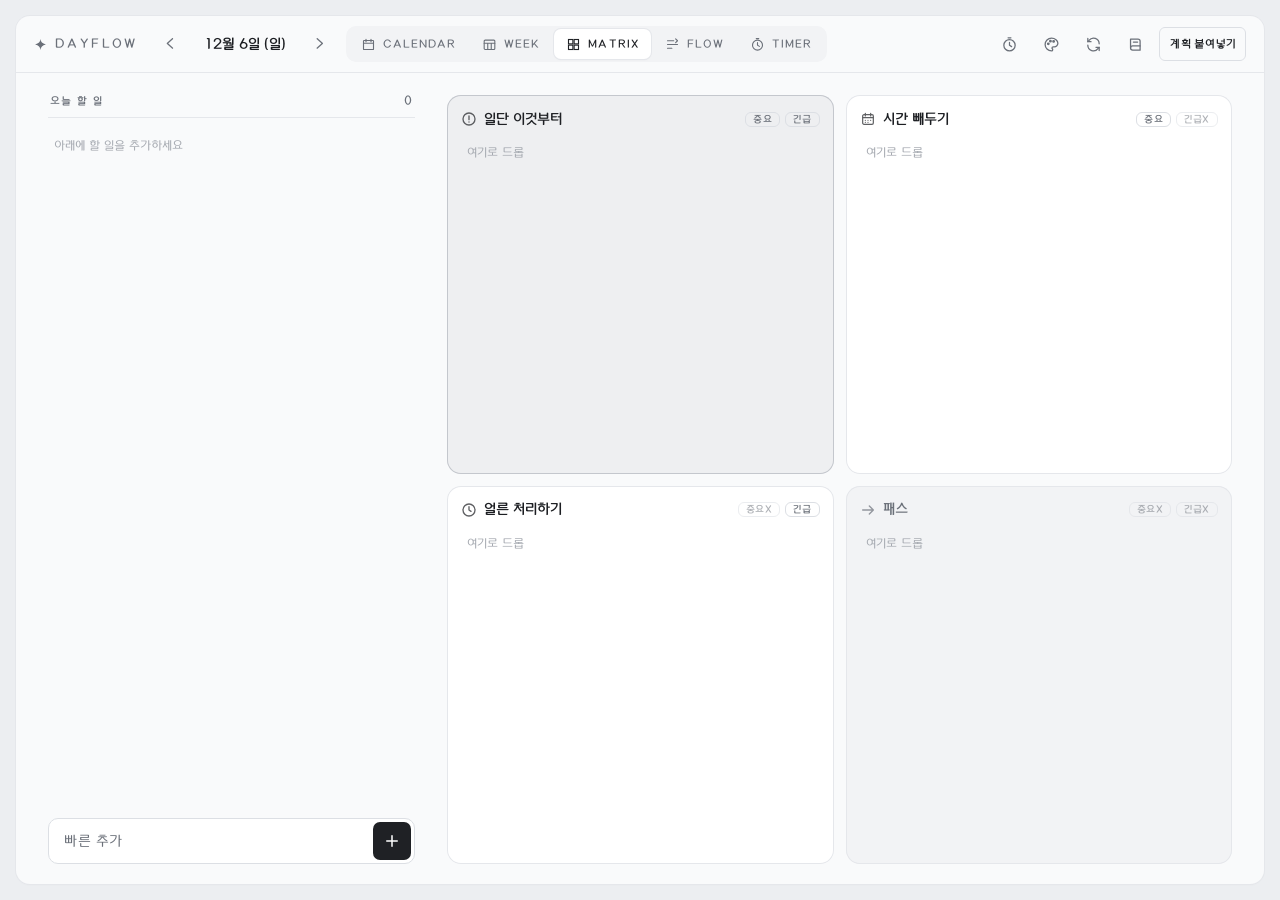
==== index.html @ 6a54661f "동선 지도: 카카오맵 연결 (키를 넣으면 지도 · 장소 검색을 카카오로) - 동선 칸 아래 '카카오맵 연결하기'에 JavaScript 키를 넣으면 카카오맵으로 지도, 번호 표시, " ====
<!DOCTYPE html>
<html lang="ko">
<head>
<meta charset="UTF-8">
<meta name="viewport" content="width=device-width, initial-scale=1, viewport-fit=cover">
<title>dayflow · 오늘의 흐름</title>
<link rel="manifest" href="manifest.webmanifest">
<link rel="icon" type="image/png" sizes="32x32" href="icons/favicon-32.png">
<link rel="apple-touch-icon" href="icons/apple-touch-icon.png">
<meta name="theme-color" content="#f9fafb" media="(prefers-color-scheme: light)">
<meta name="theme-color" content="#141518" media="(prefers-color-scheme: dark)">
<meta name="apple-mobile-web-app-capable" content="yes">
<meta name="mobile-web-app-capable" content="yes">
<meta name="apple-mobile-web-app-title" content="dayflow">
<meta name="apple-mobile-web-app-status-bar-style" content="default">
<link rel="preconnect" href="https://fonts.googleapis.com">
<link rel="preconnect" href="https://fonts.gstatic.com" crossorigin>
<link rel="stylesheet" href="https://fonts.googleapis.com/css2?family=Manrope:wght@300;400;500;600&family=Outfit:wght@200;300;500&family=Noto+Sans+KR:wght@300;400;500;700;800&family=Share+Tech+Mono&display=swap">
<style>
/* 1984대화나눔 본문체 (fonts/ 폴더) */
@font-face{font-family:"Daehwa";src:url("fonts/daehwa-light.woff2") format("woff2");font-weight:100 300;font-style:normal;font-display:swap}
@font-face{font-family:"Daehwa";src:url("fonts/daehwa-regular.woff2") format("woff2");font-weight:400 500;font-style:normal;font-display:swap}
@font-face{font-family:"Daehwa";src:url("fonts/daehwa-bold.woff2") format("woff2");font-weight:600 900;font-style:normal;font-display:swap}
:root{
  /* 화이트 & 블랙: --blue는 이제 '강조색'(검정) 이름만 남은 토큰 */
  --bg:#e4e5e9; --surface:#f5f6f8; --panel:#eceef1; --card:#ffffff; --chrome:#f5f6f8;
  --text:#111113; --muted:#8a8c93; --border:#e1e3e8; --line:#d6d8de; --rule:#eef0f3;
  --blue:#111113; --blue-soft:#e8e9ed; --on-blue:#ffffff; --ink:#111113; --ink-card:#26272c;
  --r:14px; --r-lg:26px;
  --ev-bg:#1b1b1f; --ev-fg:#ffffff; --td-bg:#eceef1; --td-fg:#111113;
  --shadow:0 1px 2px rgba(17,17,19,.05),0 6px 18px rgba(17,17,19,.06);
  --shadow-lg:0 2px 6px rgba(17,17,19,.06),0 24px 60px rgba(17,17,19,.14);
  --row:34px; --head:var(--row);
  --fs:1;
  --sans:"Daehwa","Noto Sans KR",-apple-system,BlinkMacSystemFont,"Apple SD Gothic Neo","Malgun Gothic",sans-serif;
  font-family:var(--sans);
}
@media (prefers-color-scheme:dark){
  :root:not([data-theme="light"]){
    --bg:#08080a; --surface:#121215; --panel:#1a1a1e; --card:#1d1d22; --chrome:#121215;
    --text:#f2f2f4; --muted:#8f9199; --border:#2a2b31; --line:#34353c; --rule:#1a1a1e;
    --blue:#f2f2f4; --blue-soft:#26272d; --on-blue:#111113; --ink:#050506; --ink-card:#232429;
    --shadow:0 1px 2px rgba(0,0,0,.3),0 6px 18px rgba(0,0,0,.35);
    --shadow-lg:0 2px 6px rgba(0,0,0,.35),0 24px 60px rgba(0,0,0,.55);
    --ev-bg:#e9e9ec; --ev-fg:#111113; --td-bg:#2a2b31; --td-fg:#f2f2f4;
  }
}
:root[data-theme="dark"]{
  --bg:#08080a; --surface:#121215; --panel:#1a1a1e; --card:#1d1d22; --chrome:#121215;
  --text:#f2f2f4; --muted:#8f9199; --border:#2a2b31; --line:#34353c; --rule:#1a1a1e;
  --blue:#f2f2f4; --blue-soft:#26272d; --on-blue:#111113; --ink:#050506; --ink-card:#232429;
  --shadow:0 1px 2px rgba(0,0,0,.3),0 6px 18px rgba(0,0,0,.35);
  --shadow-lg:0 2px 6px rgba(0,0,0,.35),0 24px 60px rgba(0,0,0,.55);
  --ev-bg:#e9e9ec; --ev-fg:#111113; --td-bg:#2a2b31; --td-fg:#f2f2f4;
}
*{box-sizing:border-box}
:root{padding-top:env(safe-area-inset-top,0px);padding-bottom:env(safe-area-inset-bottom,0px)}
html,body{height:100%;margin:0}
body{background:var(--bg);color:var(--text);-webkit-font-smoothing:antialiased;padding:20px max(20px,env(safe-area-inset-right)) 20px max(20px,env(safe-area-inset-left))}
button,input,select{font:inherit;color:inherit}
button{background:none;border:0;cursor:pointer;padding:0}
button:focus-visible,input:focus-visible,select:focus-visible{outline:2px solid var(--blue);outline-offset:2px}
body.dragging{user-select:none;-webkit-user-select:none;cursor:grabbing}

/* ---------- window chrome ---------- */
.window{max-width:1440px;height:100%;margin:0 auto;display:flex;flex-direction:column;overflow:hidden;background:var(--surface);border-top:14px solid #cfcfd2;box-shadow:0 1px 0 rgba(0,0,0,.04),0 24px 60px rgba(0,0,0,.08);position:relative}
.window::before{content:"";position:absolute;top:-10px;left:10px;width:34px;height:6px;background:radial-gradient(circle,#b3b3b7 2.6px,transparent 3px) 0 0/12px 6px repeat-x}
.titlebar{position:relative;display:flex;align-items:center;gap:10px;background:var(--chrome);border-bottom:1px solid var(--border);padding:10px 20px;flex:none}
.brand{display:flex;align-items:center;gap:8px;flex:none;margin-right:6px}
.brand svg{width:15px;height:15px;fill:var(--blue);flex:none}
.brand .url{font-weight:800;font-size:calc(14px * var(--fs));letter-spacing:.3em;text-transform:uppercase;color:var(--text)}
.datenav{display:flex;align-items:center;font-size:calc(12px * var(--fs));font-weight:600;letter-spacing:.08em;flex:none;border:1px solid var(--border);height:34px}
.datenav button{height:100%;padding:0 11px;white-space:nowrap}
.datenav button:hover{color:var(--blue)}
#dateLabel{border-left:1px solid var(--border);border-right:1px solid var(--border);min-width:118px}
#dateLabel .sm{display:none}
.vseg{display:flex;flex:none;border:1px solid var(--border);height:34px}
.vseg .tab{display:flex;align-items:center;justify-content:center;gap:7px;height:100%;padding:0 13px;font-size:calc(10.5px * var(--fs));font-weight:700;letter-spacing:.16em;color:var(--muted)}
.vseg .tab + .tab{border-left:1px solid var(--border)}
.vseg .tab svg{width:16px;height:16px;flex:none}
.vseg .tab:hover{color:var(--text)}
.vseg .tab.on{background:var(--blue);color:var(--on-blue)}
.titlebar .grow{flex:1;min-width:0}
.tools{display:flex;align-items:center;gap:8px}
.tools .tl{display:none}
#moreBtn{display:none}
.titlebar .pastebtn{height:34px}
.titlebar .icbtn{width:34px}

main{flex:1;min-height:0;position:relative}
.view{display:none;height:100%;padding:22px 32px 20px;min-height:0}
.view.on{display:grid}

/* ---------- task cards ---------- */
.side{display:flex;flex-direction:column;min-height:0}
.side-head{display:flex;justify-content:space-between;align-items:baseline;padding:0 2px 14px;margin-bottom:14px;border-bottom:1px solid var(--line);font-size:calc(11px * var(--fs));font-weight:700;letter-spacing:.22em;text-transform:uppercase;color:var(--blue)}
.side-head b{color:var(--text);font-size:calc(13px * var(--fs));letter-spacing:.05em}
.drop-list{display:flex;flex-direction:column;gap:10px;min-height:60px;overflow-y:auto;overscroll-behavior:contain;padding:2px;transition:background .15s}
/* 항상 보이는 스크롤바 (맥·폰에서도) */
.side,.quad,#view-flow{position:relative}
.hasbar{scrollbar-width:none;padding-right:16px}
.hasbar::-webkit-scrollbar{display:none}
.sbtrack{position:absolute;z-index:3;width:6px;background:rgba(128,128,128,.2);touch-action:none;cursor:pointer}
.sbtrack[hidden]{display:none}
.sbtrack::before{content:"";position:absolute;inset:0 -7px}
.sbthumb{position:relative;width:100%;min-height:28px;background:currentColor;opacity:.55;cursor:grab;touch-action:none;transition:opacity .15s}
.sbtrack:hover .sbthumb,.sbthumb.drag{opacity:.9}
.sbthumb.drag{cursor:grabbing}
.side > .sbtrack .sbthumb,#view-flow > .sbtrack .sbthumb,#view-calendar > .sbtrack .sbthumb,main > .sbtrack .sbthumb{background:var(--blue);opacity:.75}
.q-schedule .sbthumb{background:var(--blue)}
.side .drop-list{flex:1}
.drop-list.over{background:var(--blue-soft)}
.hint{color:inherit;opacity:.6;font-size:calc(11px * var(--fs));font-weight:600;letter-spacing:.18em;text-transform:uppercase;padding:6px 2px}
.drop-list:has(.ph) .hint{display:none}

.card{display:flex;align-items:center;gap:10px;padding:0 8px 0 14px;min-height:58px;border:1px solid var(--border);background:var(--card);touch-action:none;user-select:none;-webkit-user-select:none;-webkit-touch-callout:none;cursor:grab;flex:none;transition:border-color .15s}
.card:hover{border-color:var(--text)}
.card .tt{flex:1;min-width:0;display:flex;flex-direction:column;gap:3px;padding:8px 0}
.card .note{font-size:calc(12px * var(--fs));font-weight:500;color:var(--muted);white-space:nowrap;overflow:hidden;text-overflow:ellipsis}
.card .title{min-width:0;font-size:calc(15px * var(--fs));font-weight:600;letter-spacing:-.005em;line-height:1.35;display:-webkit-box;-webkit-line-clamp:2;-webkit-box-orient:vertical;overflow:hidden;overflow-wrap:anywhere}
.card.done .title{text-decoration:line-through;color:var(--muted);font-weight:500}
.card .grip{display:flex;color:var(--muted)}
.card .grip svg{width:13px;height:13px}
.card .num{position:static;padding:0;line-height:inherit;font-size:calc(12px * var(--fs));font-weight:800;color:var(--blue);min-width:14px;margin-left:-4px;letter-spacing:.04em}
.acts{display:flex;align-items:center}
.ic{width:36px;height:36px;display:grid;place-items:center;color:var(--muted)}
.ic:hover{color:var(--blue)}
.ic svg{width:18px;height:18px}
.card.done [data-act=done]{color:var(--blue)}
.qdot{width:8px;height:8px;flex:none}
.qdot.do{background:var(--blue)} .qdot.schedule{background:transparent;box-shadow:inset 0 0 0 1.5px var(--blue)} .qdot.delegate{background:var(--text)} .qdot.pass{background:var(--muted)}
.card.compact{min-height:48px;padding-left:12px}
.card.compact .title{font-size:calc(14px * var(--fs))}
.card.compact .ic{width:32px;height:32px}
.card{gap:12px;padding:0 2px 0 12px}
.card .chk{flex:none;width:22px;height:22px;border:1.5px solid var(--muted);display:grid;place-items:center;color:transparent;transition:background .15s,border-color .15s}
.card .chk svg{width:14px;height:14px}
.card .chk:hover{border-color:var(--blue)}
.card.done .chk{background:var(--blue);border-color:var(--blue);color:var(--on-blue)}
.card .meta{display:flex;align-items:center;gap:8px;min-width:0}
.card.done .meta{opacity:.6}
.subj{display:inline-flex;align-items:center;gap:6px;min-width:0;font-size:calc(10.5px * var(--fs));font-weight:800;letter-spacing:.12em;color:var(--sc);white-space:nowrap;overflow:hidden;text-overflow:ellipsis}
.subj::before{content:"";width:7px;height:7px;background:currentColor;flex:none}
.favmark{display:flex;flex:none}
.favmark svg{width:12px;height:12px;fill:var(--blue)}
.card .more{flex:none}
.cmenu{position:fixed;z-index:1500;min-width:170px;padding:4px 0;background:var(--surface);color:var(--text);border:1px solid var(--text);box-shadow:var(--shadow-lg);display:flex;flex-direction:column}
.cmenu button{display:flex;align-items:center;gap:10px;height:40px;padding:0 16px;font-size:calc(13px * var(--fs));font-weight:600;text-align:left;white-space:nowrap}
.cmenu button:hover,.cmenu button:focus-visible{background:var(--blue-soft);outline:none}
.cmenu .del{color:#d23a3a}
.cmenu svg{width:15px;height:15px;fill:none;stroke:currentColor;stroke-width:2}
.ph{flex:none;border:1.5px dashed var(--blue);background:var(--blue-soft)}
.ghost{position:fixed;z-index:1000;pointer-events:none;margin:0;border-color:var(--blue)!important;box-shadow:var(--shadow-lg);transform:rotate(-1.5deg)}

.quick{display:flex;margin-top:16px;border:1px solid var(--text)}
.quick input{flex:1;min-width:0;height:50px;border:0;padding:0 16px;font-size:calc(14px * var(--fs));background:var(--surface)}
.quick input::placeholder{color:var(--muted);letter-spacing:.04em}
.quick button{width:54px;height:50px;background:var(--text);display:grid;place-items:center;color:var(--surface);transition:background .15s}
.quick button:hover{background:var(--blue);color:var(--on-blue)}
.quick button svg{width:20px;height:20px}

/* ---------- matrix ---------- */
#view-matrix{grid-template-columns:minmax(280px,31%) minmax(0,1fr);gap:44px}
.quads{display:grid;grid-template-columns:1fr 1fr;grid-template-rows:1fr 1fr;gap:10px;min-height:0}
.quad{display:flex;flex-direction:column;min-height:0;padding:22px 20px 18px;transition:outline-color .15s;outline:2px dashed transparent;outline-offset:-8px}
.quad.over{outline-color:currentColor}
.quad header{display:flex;align-items:center;gap:6px;margin-bottom:16px}
.quad h3{margin:0;font-size:calc(17px * var(--fs));font-weight:800;letter-spacing:-.01em;flex:1;display:flex;align-items:center;gap:8px;white-space:nowrap}
.quad h3 svg{width:19px;height:19px;flex:none}
.quad .drop-list{flex:1}
.q-do{background:var(--blue);color:var(--on-blue)}
.q-schedule{background:var(--surface);color:var(--blue);box-shadow:inset 0 0 0 1px var(--blue)}
.q-delegate{background:var(--ink);color:#fff}
.q-pass{background:var(--panel);color:var(--text)}
.quad .card{color:var(--text)}
.q-do .card{border-color:transparent}
.q-delegate .card{background:var(--ink-card);color:#f1f1f2;border-color:#333}
.q-delegate .card .ic{color:#9a9aa0}
.q-delegate .card .chk,.slot:nth-child(3) .card .chk{border-color:#77777d}
.tag{font-size:calc(9.5px * var(--fs));font-weight:700;letter-spacing:.14em;padding:5px 8px;border:1px solid currentColor;white-space:nowrap;opacity:.9}
.t-nimp,.t-nurg{opacity:.5}

/* ---------- flow ---------- */
#view-flow{grid-template-columns:minmax(0,5.5fr) minmax(0,4.5fr);gap:40px}
.slots{display:flex;flex-direction:column;gap:14px;min-height:0;overflow-y:auto;padding:2px}
.slot{background:var(--panel);border-left:4px solid var(--blue);padding:18px 18px 16px;display:flex;flex-direction:column;flex:1 0 190px;transition:outline-color .15s;outline:2px dashed transparent;outline-offset:-6px}
.slot:nth-child(3){background:var(--ink);color:#fff;border-left-color:var(--blue)}
.slot:nth-child(3) .card{background:var(--ink-card);color:#f1f1f2;border-color:#333}
.slot.over{outline-color:var(--blue)}
.slot header{display:flex;align-items:baseline;gap:10px;margin-bottom:12px}
.slot h3{margin:0;font-size:calc(20px * var(--fs));color:var(--blue);font-weight:800}
.slot .time{color:var(--muted);font-size:calc(11px * var(--fs));font-weight:600;letter-spacing:.16em;flex:1}
.slot .cnt{font-weight:800;font-size:calc(15px * var(--fs))}
.slot .drop-list{flex:1;min-height:90px}

/* ---------- calendar ---------- */
#view-calendar{grid-template-rows:auto auto 1fr}
.cal-top{display:flex;align-items:center;gap:10px;margin-bottom:10px;min-height:calc(52px * var(--fs))}
.cal-top h2{margin:0;display:flex;align-items:center;gap:16px;font-weight:400}
.cal-top .script{font-family:var(--script);color:var(--blue);font-size:calc(44px * var(--fs));line-height:1;transform:rotate(-5deg) translateY(-2px);letter-spacing:-.01em}
.cal-top .yr{font-size:calc(12px * var(--fs));font-weight:700;letter-spacing:.28em;color:var(--text);border-top:1px solid var(--line);border-bottom:1px solid var(--line);padding:6px 0}
.cal-top .grow{flex:1}
.pill-btn{height:38px;padding:0 18px;border:1px solid var(--text);font-size:calc(11px * var(--fs));font-weight:700;letter-spacing:.18em;text-transform:uppercase;background:var(--surface)}
.pill-btn:hover{border-color:var(--blue);color:var(--blue)}
.pill-btn.primary{background:var(--blue);border-color:var(--blue);color:var(--on-blue)}
.pill-btn.primary:hover{color:var(--on-blue);opacity:.86}
.cal-dow{display:grid;grid-template-columns:repeat(7,1fr);border-bottom:1px solid var(--line);font-size:calc(10.5px * var(--fs));font-weight:700;letter-spacing:.24em;color:var(--muted);text-align:center;padding-bottom:10px}
.cal-dow div:first-child{color:var(--blue)}
.cal-weeks{overflow-y:auto;overscroll-behavior:contain;border-bottom:1px solid var(--line);min-height:0}
#view-calendar{position:relative}
.cal-dow,#calWeeks.hasbar{padding-right:14px}
#view-calendar.hasbar{padding-right:32px}
.cal-weeks.tight .ev{font-size:calc(11.5px * var(--fs));padding:0 6px}
.cal-weeks.tight .evchk{width:11px;height:11px;margin-right:5px}
.cal-weeks.tight .evtm{font-size:calc(10px * var(--fs))}
.moren{position:relative;z-index:2;align-self:center;justify-self:start;margin:0 4px;padding:0 6px;height:calc(var(--row) - 8px);min-height:14px;font-size:calc(11px * var(--fs));font-weight:800;color:var(--blue);white-space:nowrap}
.moren:hover{background:var(--blue-soft)}
.daypop{position:fixed;z-index:1700;width:280px;max-width:calc(100vw - 16px);max-height:min(60vh,420px);display:flex;flex-direction:column;background:var(--surface);color:var(--text);border:1px solid var(--text);box-shadow:var(--shadow-lg)}
.daypop header{display:flex;align-items:center;gap:8px;padding:10px 8px 10px 14px;border-bottom:1px solid var(--line);font-size:calc(13px * var(--fs));font-weight:800}
.daypop header span{flex:1}
.daypop header button{width:28px;height:28px;display:grid;place-items:center;color:var(--muted)}
.daypop header svg{width:15px;height:15px}
.dp-list{overflow-y:auto;padding:4px 0}
.dp-row{display:flex;align-items:center;gap:10px;width:100%;min-height:36px;padding:4px 14px;text-align:left;font-size:calc(13px * var(--fs));font-weight:600}
.dp-row:hover{background:var(--blue-soft)}
.dp-row i{flex:none;width:10px;height:10px}
.dp-row i.ev{border-radius:50%}
.dp-row .dp-tm{flex:none;font-size:calc(11px * var(--fs));font-weight:800;color:var(--blue);font-variant-numeric:tabular-nums}
.dp-row .dp-t{flex:1;min-width:0;overflow:hidden;text-overflow:ellipsis;white-space:nowrap}
.dp-row.done .dp-t{text-decoration:line-through;color:var(--muted)}
.daypop .pill-btn{margin:6px 14px 12px;align-self:flex-start;height:32px}
.week{display:grid;grid-template-columns:repeat(7,minmax(0,1fr));border-top:1px solid var(--border)}
.week:first-child{border-top:0}
.cell{grid-row:1/-1;position:relative;border-left:1px solid var(--border);cursor:pointer;background-image:repeating-linear-gradient(to bottom,transparent 0 calc(var(--row) - 1px),var(--rule) calc(var(--row) - 1px) var(--row))}
.cell:first-child{border-left:0}
.cell:hover{background-color:var(--blue-soft)}
.cell.sel{background-color:var(--blue-soft)}
.num{position:absolute;top:8px;right:8px;font-size:calc(12px * var(--fs));font-weight:700;letter-spacing:.04em;color:var(--text);font-variant-numeric:tabular-nums;line-height:20px;padding:0 5px}
.cell.out .num{color:var(--muted);opacity:.45}
.cell.today .num{background:var(--blue);color:var(--on-blue)}
.ev{position:relative;z-index:1;align-self:center;height:calc(var(--row) - 8px);margin:0 4px;padding:0 9px;display:flex;align-items:center;font-size:calc(13px * var(--fs));font-weight:600;white-space:nowrap;overflow:hidden;text-overflow:ellipsis;cursor:pointer}
.ev{touch-action:none;user-select:none;-webkit-user-select:none;-webkit-touch-callout:none}
.evchk{position:relative;flex:none;width:14px;height:14px;margin-right:7px;border:1.5px solid currentColor;display:grid;place-items:center;opacity:.85}
.evchk::before{content:"";position:absolute;inset:-8px}
.evchk svg{width:12px;height:12px;stroke-width:3}
.evchk:hover{opacity:1}
.evq{flex:none;width:7px;height:7px;margin-right:6px;box-shadow:0 0 0 1.5px rgba(255,255,255,.9)}
.evq.do{background:var(--blue)} .evq.schedule{background:#fff;box-shadow:inset 0 0 0 1.5px var(--blue),0 0 0 1.5px rgba(255,255,255,.9)} .evq.delegate{background:#161616} .evq.pass{background:#9a9aa0}
.evghost{position:fixed;z-index:1000;pointer-events:none;margin:0!important;box-shadow:var(--shadow-lg);transform:rotate(-1.5deg)}
.cell.drop{background-color:var(--blue-soft);box-shadow:inset 0 0 0 2px var(--blue)}
.ev span{overflow:hidden;text-overflow:ellipsis}
.ev.l{margin-left:0} .ev.r{margin-right:0}
.ev.done span{text-decoration:line-through;opacity:.55}
.ev.sub{box-shadow:inset 3px 0 0 var(--sc)}
.evab{flex:none;margin-right:6px;font-size:calc(11px * var(--fs));font-weight:800;letter-spacing:.02em}
.cal-day{display:none;flex-direction:column;margin-top:20px}
.cal-day .drop-list{overflow:visible}
.cal-day .pill-btn{margin-top:14px;align-self:flex-start}
.ev:hover{filter:brightness(.95)}

/* ---------- modal ---------- */
.modal{position:fixed;inset:0;z-index:2000;background:rgba(10,10,12,.45);display:grid;place-items:center;padding:20px}
.modal[hidden]{display:none}
.sheet{width:min(460px,100%);background:var(--surface);border-top:4px solid var(--blue);padding:26px;box-shadow:var(--shadow-lg);display:flex;flex-direction:column;gap:14px}
.sheet h3{margin:0 0 4px;font-weight:800;font-size:calc(19px * var(--fs));color:var(--blue)}
.sheet label{display:flex;flex-direction:column;gap:6px;font-size:calc(10.5px * var(--fs));color:var(--muted);font-weight:700;letter-spacing:.16em;flex:1;min-width:0}
.sheet input,.sheet select{height:44px;border:1px solid var(--border);border-radius:0;padding:0 12px;font-size:calc(15px * var(--fs));letter-spacing:0;font-weight:500;color:var(--text);background:var(--surface);width:100%}
.sheet input:focus,.sheet select:focus{border-color:var(--blue)}
.sheet .row{display:flex;gap:12px}
.swatches{display:flex;gap:8px;flex-wrap:wrap}
.sw{width:32px;height:32px;border:1px solid rgba(128,128,128,.3)}
.sw.on{box-shadow:0 0 0 2px var(--surface),0 0 0 4px var(--blue)}
.btns{display:flex;gap:8px;align-items:center;margin-top:6px}
.btns .grow{flex:1}
.danger{color:#d23a3a;font-size:calc(11px * var(--fs));font-weight:700;letter-spacing:.16em;padding:8px 2px}

.saved{position:fixed;right:34px;bottom:28px;z-index:50;font-family:var(--script);font-size:calc(30px * var(--fs));color:var(--blue);transform:rotate(-6deg);opacity:0;transition:opacity .3s}
.saved.show{opacity:1}
.saved svg{display:none}

/* ---------- 일정 vs 할 일 ---------- */
.pastebtn{flex:none;height:32px;padding:0 12px;border:1px solid var(--blue);color:var(--blue);font-size:calc(11px * var(--fs));font-weight:700;letter-spacing:.12em;white-space:nowrap}
.pastebtn:hover{background:var(--blue);color:var(--on-blue)}
.seg{display:flex;border:1px solid var(--border)}
.seg button{flex:1;height:38px;padding:0 14px;font-size:calc(11px * var(--fs));font-weight:700;letter-spacing:.14em;color:var(--muted);white-space:nowrap}
.seg button+button{border-left:1px solid var(--border)}
.seg button.on{background:var(--blue);color:var(--on-blue)}
.dayev{display:flex;flex-direction:column;gap:6px;margin-bottom:14px}
.dayev:empty{display:none}
.evchip{display:flex;align-items:center;gap:12px;min-height:40px;padding:0 12px;background:var(--ink);color:#fff;border-left:4px solid var(--blue);font-size:calc(13px * var(--fs));font-weight:600;text-align:left}
.evchip .tm{flex:none;min-width:38px;font-size:calc(11px * var(--fs));font-weight:700;letter-spacing:.08em;color:#a9b6ff;font-variant-numeric:tabular-nums}
.evchip .tt{flex:1;min-width:0;white-space:nowrap;overflow:hidden;text-overflow:ellipsis}
.evchip:hover{filter:brightness(1.2)}
.ev.event{font-weight:700;border-radius:999px}
.ev.event.l{border-top-left-radius:0;border-bottom-left-radius:0}
.ev.event.r{border-top-right-radius:0;border-bottom-right-radius:0}
.evtm{flex:none;margin-right:6px;font-size:calc(11px * var(--fs));font-weight:700;opacity:.85;font-variant-numeric:tabular-nums}
.evdot{flex:none;width:7px;height:7px;border-radius:50%;background:currentColor;margin-right:7px}
.sheet [hidden]{display:none!important}
.icbtn{width:32px;padding:0;display:grid;place-items:center}
.icbtn svg{width:18px;height:18px}
.sheet .flabel{display:flex;flex-direction:column;gap:6px;font-size:calc(10.5px * var(--fs));color:var(--muted);font-weight:700;letter-spacing:.16em}
.sw{position:relative}
.sw.auto::after{content:"A";position:absolute;inset:0;display:grid;place-items:center;font-size:calc(12px * var(--fs));font-weight:800;letter-spacing:0;color:var(--fg,#fff)}
.sw.custom{background:conic-gradient(#e5484d,#f5b400,#30a46c,#12a594,#0090ff,#8e4ec6,#d6409f,#e5484d)}
.sw.custom input{position:absolute;inset:0;width:100%;height:100%;opacity:0;cursor:pointer;border:0;padding:0}
.crow{display:flex;flex-direction:column;gap:10px;padding:14px 0 4px;border-top:1px solid var(--border)}
.chead{display:flex;align-items:center;gap:12px;font-size:calc(14px * var(--fs))}
.chead b{min-width:44px}
.cprev{display:inline-flex;align-items:center;height:28px;padding:0 12px;font-size:calc(12.5px * var(--fs));font-weight:700;white-space:nowrap}
.cprev.event{border-radius:999px}
.btns{flex-wrap:wrap}
.sheet.tall{max-height:calc(100vh - 40px);overflow-y:auto}
.csec{margin-top:10px;padding-top:14px;border-top:1px solid var(--line);font-size:calc(11px * var(--fs));font-weight:700;letter-spacing:.2em;color:var(--blue)}
.swatches.sm{gap:6px}
.swatches.sm .sw{width:26px;height:26px}
.sw.auto.q-schedule,.cprev.q-schedule{box-shadow:inset 0 0 0 1px var(--blue)}
.q-custom .tag{border-color:currentColor}

/* ---------- paste import ---------- */
.sheet.wide{width:min(760px,100%);max-height:calc(100vh - 40px);overflow-y:auto}
.psub{margin:-6px 0 0;font-size:calc(13px * var(--fs));color:var(--muted);line-height:1.5}
.sheet textarea{min-height:180px;border:1px solid var(--border);padding:12px;font:inherit;font-size:calc(14px * var(--fs));line-height:1.5;resize:vertical;background:var(--surface);color:var(--text);width:100%}
.sheet textarea:focus{outline:none;border-color:var(--blue)}
.pv-head{display:flex;justify-content:space-between;align-items:baseline;padding-bottom:10px;border-bottom:1px solid var(--line);font-size:calc(11px * var(--fs));font-weight:700;letter-spacing:.18em;color:var(--blue)}
.pv-head b{color:var(--text)}
.pv-row{display:grid;grid-template-columns:20px 58px 138px 1fr;gap:8px;align-items:center;padding:8px 0;border-bottom:1px solid var(--border)}
.pv-row.off{opacity:.4}
.pv-row .sheet-in,.sheet .pv-row input{height:34px;font-size:calc(13px * var(--fs));padding:0 8px}
.sheet .pv-row input[type=checkbox]{width:18px;height:18px;accent-color:var(--blue)}
.kbtn{height:30px;font-size:calc(11px * var(--fs));font-weight:700;border:1px solid var(--blue);color:var(--blue)}
.kbtn.event{background:var(--blue);color:var(--on-blue)}
.pv-note{grid-column:4;font-size:calc(12px * var(--fs));color:var(--muted);white-space:nowrap;overflow:hidden;text-overflow:ellipsis}
.pv-note em{font-style:normal;color:var(--blue);font-weight:700;margin-right:6px}
.pv-empty{padding:14px 0;font-size:calc(13px * var(--fs));color:var(--muted)}

/* ---------- timer: floating window + tab ---------- */
.icbtn{position:relative}
.pastebtn[hidden]{display:none}
/* 설치해서 앱으로 열었을 때: 바깥 여백 없이 화면 가득 */
@media (display-mode: standalone){
  body{padding:0 env(safe-area-inset-right) 0 env(safe-area-inset-left)}
  .window{border-top:0;box-shadow:none;max-width:none}
  .window::before{display:none}
}
.icbtn.running::after{content:"";position:absolute;top:-4px;right:-4px;width:9px;height:9px;border-radius:50%;background:#e5484d;box-shadow:0 0 0 2px var(--chrome)}
#view-timer.on{display:block;overflow-y:auto;padding:0}
#timerSlot{min-height:100%}
.tnote[hidden]{display:none}
.tnote{display:flex;flex-wrap:wrap;align-items:center;gap:12px;margin:30px 32px;padding:18px 20px;border:1px dashed var(--blue);background:var(--blue-soft);font-size:calc(14px * var(--fs));font-weight:600}
.fwin{position:fixed;z-index:1800;display:flex;padding-bottom:18px;flex-direction:column;min-width:0;background:var(--surface);border:1px solid var(--text);box-shadow:var(--shadow-lg)}
.fwin[hidden]{display:none}
.fwin-bar{flex:none;display:flex;align-items:center;gap:4px;height:38px;padding:0 4px 0 14px;background:var(--text);color:var(--surface);cursor:move;touch-action:none;user-select:none;-webkit-user-select:none}
.fwin-bar .ttl{flex:1;min-width:0;font-size:calc(11px * var(--fs));font-weight:800;letter-spacing:.22em;white-space:nowrap;overflow:hidden;text-overflow:ellipsis}
.fwin-bar button{width:32px;height:30px;display:grid;place-items:center;color:inherit;opacity:.8}
.fwin-bar button:hover{opacity:1}
.fwin-bar svg{width:16px;height:16px}
.fwin-body{flex:1;min-height:0;overflow:auto;overscroll-behavior:contain}
.fwin-grip{position:absolute;right:0;bottom:0;width:18px;height:18px;cursor:nwse-resize;touch-action:none;background:linear-gradient(135deg,transparent 0 45%,var(--text) 45% 52%,transparent 52% 64%,var(--text) 64% 71%,transparent 71%)}
.fwin-grip.l{left:0;right:auto;cursor:nesw-resize;transform:scaleX(-1)}
body.fwin-moving{user-select:none;-webkit-user-select:none}
body.fwin-moving .fwin-body{pointer-events:none}
#qmodal{z-index:2100}
.fsrow{display:flex;align-items:center;gap:10px}
.sheet .fsrow input[type=range]{flex:1;min-width:0;height:28px;padding:0;border:0;accent-color:var(--blue);background:none}
.fsa{flex:none;font-weight:700;color:var(--muted)}
.fsa.small{font-size:12px}
.fsa.big{font-size:20px}
.fsrow output{flex:none;min-width:44px;text-align:right;font-weight:800;font-variant-numeric:tabular-nums}
.fsrow .pill-btn{flex:none;height:32px;padding:0 12px}
.fsprev{margin:0;font-size:calc(14px * var(--fs));color:var(--text)}
.dumpbtn{display:flex;align-items:center;gap:8px}
.dumpbtn svg{width:17px;height:17px;flex:none}
.dumpbtn b{min-width:20px;height:20px;padding:0 6px;border-radius:10px;background:var(--blue);color:var(--on-blue);font-size:calc(11px * var(--fs));letter-spacing:0;display:grid;place-items:center}
.dumpbtn b[hidden]{display:none}
.dump-body{display:flex;flex-direction:column;gap:10px;padding:14px}
.dump-form{display:flex;gap:8px;align-items:stretch}
.dump-form textarea{flex:1;min-width:0;resize:none;border:1px solid var(--border);padding:9px 11px;font:inherit;font-size:calc(14px * var(--fs));line-height:1.45;background:var(--surface);color:var(--text)}
.dump-form textarea:focus{outline:none;border-color:var(--blue)}
.dump-form .pill-btn{height:auto;padding:0 14px}
.dump-hint{margin:0;font-size:calc(12px * var(--fs));line-height:1.5;color:var(--muted)}
.dump-list{display:flex;flex-direction:column;gap:8px}
.ditem{display:flex;align-items:center;gap:8px;min-height:44px;padding:4px 4px 4px 8px;border:1px solid var(--border);background:var(--card);touch-action:none;user-select:none;-webkit-user-select:none;cursor:grab}
.ditem:hover{border-color:var(--text)}
.ditem .dgrip{display:flex;color:var(--muted);flex:none}
.ditem .dgrip svg{width:13px;height:13px}
.ditem .dtext{flex:1;min-width:0;font-size:calc(14px * var(--fs));font-weight:600;line-height:1.35;overflow-wrap:anywhere;cursor:text}
.ditem .dtext .dsub{font-size:calc(10.5px * var(--fs));font-weight:800;letter-spacing:.08em;margin-right:6px}
.ditem input{flex:1;min-width:0;height:34px;border:1px solid var(--blue);padding:0 8px;font:inherit;font-size:calc(14px * var(--fs));background:var(--surface);color:var(--text)}
.ditem .dsend{flex:none;height:30px;padding:0 8px;border:1px solid var(--blue);color:var(--blue);font-size:calc(11px * var(--fs));font-weight:700;white-space:nowrap}
.ditem .dsend:hover{background:var(--blue);color:var(--on-blue)}
.ditem .ddel{flex:none;width:30px;height:30px;display:grid;place-items:center;color:var(--muted)}
.ditem .ddel:hover{color:#d23a3a}
.ditem .ddel svg{width:15px;height:15px}
.dghost{position:fixed;z-index:2050;pointer-events:none;margin:0;box-shadow:var(--shadow-lg);transform:rotate(-1.5deg);opacity:.95}
body.dumping #dumpWin{opacity:.12;pointer-events:none;transition:opacity .15s}
.dump-empty{padding:18px 4px;font-size:calc(13px * var(--fs));color:var(--muted);text-align:center}
.sadd{display:flex;gap:8px}
.sheet .sadd textarea{flex:1;min-height:0;height:auto;padding:9px 12px;resize:vertical;border-radius:12px;font-size:calc(14px * var(--fs));line-height:1.45}
.sadd .pill-btn{height:auto;min-height:40px;flex:none}
.serr.ok{color:var(--muted)}
.serr{margin:-6px 0 0;font-size:calc(12px * var(--fs));font-weight:600;color:#d23a3a}
.shead,.srow2{display:grid;grid-template-columns:34px minmax(0,1fr) 64px 44px 62px 34px;gap:8px;align-items:center}
.sdone{height:32px;padding:0 8px;border:1px solid var(--blue);color:var(--blue);font-size:calc(11px * var(--fs));font-weight:700;letter-spacing:.04em;white-space:nowrap}
.sdone:hover{background:var(--blue);color:var(--on-blue)}
.ssec{display:flex;align-items:center;gap:8px;margin-top:18px;padding-bottom:8px;border-bottom:1px solid var(--line);font-size:calc(11px * var(--fs));font-weight:700;letter-spacing:.16em;color:var(--muted);width:100%;text-align:left}
.ssec b{color:var(--text)}
.ssec .car{margin-left:auto;transition:transform .15s}
.ssec[aria-expanded="true"] .car{transform:rotate(180deg)}
.srow2.fin .sw,.srow2.fin .sname2,.srow2.fin .sab2{opacity:.55}
.srow2.fin .sdone{border-color:var(--border);color:var(--muted)}
.srow2.fin .sdone:hover{border-color:var(--text);color:var(--text);background:none}
.shead{padding-bottom:8px;border-bottom:1px solid var(--line);font-size:calc(10px * var(--fs));font-weight:700;letter-spacing:.14em;color:var(--muted)}
.slist{display:flex;flex-direction:column}
.srow2{padding:7px 0;border-bottom:1px solid var(--border)}
.srow2 .sw{width:34px;height:34px}
.sheet .srow2 input[type=text]{height:36px;font-size:calc(14px * var(--fs));padding:0 10px}
.sheet .srow2 .sname2{font-weight:700;color:var(--sc)}
.srow2 .scount{font-size:calc(12px * var(--fs));font-weight:700;color:var(--muted);text-align:right;font-variant-numeric:tabular-nums}
.srow2 .sdel{width:34px;height:34px;display:grid;place-items:center;color:var(--muted)}
.srow2 .sdel:hover{color:#d23a3a}
.srow2 .sdel svg{width:16px;height:16px}
.sempty{padding:16px 0;font-size:calc(13px * var(--fs));color:var(--muted)}
#view-timer{position:relative}
.solo-btn{position:absolute;z-index:5;top:14px;right:16px;display:flex;align-items:center;gap:8px;height:34px;padding:0 14px}
.solo-btn svg{width:15px;height:15px}
.solo-exit{display:none;position:fixed;z-index:1900;top:calc(10px + env(safe-area-inset-top));right:calc(10px + env(safe-area-inset-right));align-items:center;gap:6px;height:34px;padding:0 12px;background:rgba(255,255,255,.14);color:#f5f5f5;font-size:calc(11px * var(--fs));font-weight:700;letter-spacing:.14em;opacity:.8;transition:opacity .4s}
.solo-exit:hover,.solo-exit:focus-visible{opacity:1;background:rgba(255,255,255,.24)}
.solo-tip{display:none;position:fixed;z-index:1900;left:50%;bottom:calc(18px + env(safe-area-inset-bottom));transform:translateX(-50%);padding:8px 14px;background:rgba(255,255,255,.12);color:#d9d9d9;font-size:calc(12px * var(--fs));font-weight:600;white-space:nowrap;pointer-events:none;transition:opacity .4s}
body.solo .solo-tip{display:block}
body.solo.idle .solo-exit:not(:focus-visible),body.solo.idle .solo-tip{opacity:0}
body.solo.idle{cursor:none}
.solo-exit svg{width:14px;height:14px}
body.solo{padding:0;background:#0a0a0a}
body.solo .window{border-top:0;box-shadow:none;max-width:none;background:#0a0a0a}
body.solo .saved{display:none}
body.solo .window::before,body.solo .titlebar,body.solo .solo-btn,body.solo #timerNote{display:none}
body.solo .solo-exit{display:flex}
body.solo #view-timer.on{overflow-y:auto}
body.solo #timerSlot{height:100%}

/* ========== 화이트 & 블랙 디자인 (둥근 패널 · 알약 버튼 · 부드러운 그림자) ========== */
body{padding:24px max(24px,env(safe-area-inset-right)) 24px max(24px,env(safe-area-inset-left))}
.window{border-top:0;border-radius:var(--r-lg);box-shadow:var(--shadow-lg);background:var(--surface)}
.window::before{display:none}
.titlebar{background:transparent;border-bottom:1px solid var(--border);padding:14px 22px;gap:12px}
.brand svg{fill:var(--text)}
.brand .url{letter-spacing:.22em}
.datenav{border:0;background:var(--card);border-radius:999px;box-shadow:var(--shadow);height:40px;padding:0 4px;gap:2px}
.datenav #prev,.datenav #next{width:32px;height:32px;padding:0;border-radius:50%;background:var(--blue);color:var(--on-blue);display:grid;place-items:center;font-weight:700}
.datenav #prev:hover,.datenav #next:hover{opacity:.82;color:var(--on-blue)}
#dateLabel{border:0;border-radius:999px;padding:0 14px;height:32px;letter-spacing:.02em}
#dateLabel:hover{background:var(--blue-soft);color:var(--text)}
.vseg{border:0;background:var(--card);border-radius:999px;box-shadow:var(--shadow);height:40px;padding:4px;gap:2px}
.vseg .tab{border-radius:999px;padding:0 14px;letter-spacing:.08em}
.vseg .tab + .tab{border-left:0}
.vseg .tab:hover:not(.on){background:var(--blue-soft)}
.pastebtn{border:0;border-radius:999px;background:var(--card);color:var(--text);box-shadow:var(--shadow);letter-spacing:.04em}
.pastebtn:hover{background:var(--blue);color:var(--on-blue)}
.titlebar .pastebtn{height:40px;padding:0 16px}
.titlebar .icbtn{width:40px;padding:0}
.pill-btn{border:1px solid var(--border);border-radius:999px;background:var(--card);letter-spacing:.06em;text-transform:none}
.pill-btn:hover{border-color:var(--text);color:var(--text)}
.pill-btn.primary{border-color:var(--blue)}
.seg{border:0;background:var(--card);border-radius:999px;padding:3px;box-shadow:var(--shadow);gap:2px}
.seg button{border-radius:999px;letter-spacing:.06em}
.seg button+button{border-left:0}
.seg button:hover:not(.on){background:var(--blue-soft)}
.side-head{border-bottom-color:var(--line);color:var(--muted);letter-spacing:.14em}
.drop-list.over{background:var(--blue-soft);border-radius:var(--r)}
.card{border-radius:var(--r);border-color:var(--border);box-shadow:0 1px 2px rgba(17,17,19,.03)}
.card:hover{border-color:var(--muted)}
.card .chk{border-radius:7px}
.card .num{color:var(--muted)}
.subj::before,.qdot,.evq{border-radius:50%}
.ph{border-radius:var(--r);border-color:var(--muted)}
.ghost{border-radius:var(--r)}
.quick{border:1px solid var(--border);border-radius:999px;background:var(--card);box-shadow:var(--shadow);padding:4px;gap:4px}
.quick input{height:42px;background:transparent;border-radius:999px}
.quick button{width:42px;height:42px;border-radius:50%;background:var(--blue);color:var(--on-blue)}
.quick button:hover{background:var(--blue);opacity:.85}
.quad{border-radius:22px;outline-offset:-10px}
.q-schedule{background:var(--card);color:var(--text);box-shadow:inset 0 0 0 1px var(--border)}
.q-delegate{background:#46474d;color:#fff}
.q-pass{background:var(--panel)}
.q-do .card,.q-delegate .card{border-color:transparent}
.q-delegate .card{background:var(--card);color:var(--text)}
.q-delegate .card .ic{color:var(--muted)}
.q-delegate .card .chk{border-color:var(--muted)}
.tag{border-radius:999px;padding:4px 10px}
.slot{border-left:0;border-radius:22px;background:var(--panel)}
.slot:nth-child(3){background:#1c1d21;color:#fff}
.slot h3{color:var(--text)}
.slot:nth-child(3) h3{color:#fff}
.slot:nth-child(3) .card{background:#2a2b30;border-color:#34353b}
.evchip{border:1px solid var(--line);border-left:5px solid var(--blue);border-radius:12px;background:var(--card);color:var(--text)}
.evchip .tm{color:var(--muted)}
.evchip:hover{filter:none;border-color:var(--text)}
/* 캘린더 */
.cal-top h2{align-items:baseline;gap:12px}
.cal-top .mname{font-size:calc(38px * var(--fs));font-weight:400;letter-spacing:-.02em;line-height:1;color:var(--text)}
.cal-top .yr{font-size:calc(16px * var(--fs));font-weight:500;letter-spacing:.02em;color:var(--muted)}
.cal-dow{border-bottom:0;letter-spacing:.14em;padding-bottom:8px}
.cal-dow div:first-child{color:var(--text)}
.cal-weeks{background:var(--card);border:1px solid var(--border);border-radius:22px;box-shadow:var(--shadow)}
.cell{background-image:none}
.cell .num{top:5px;right:6px;min-width:24px;height:24px;line-height:24px;text-align:center;border-radius:999px;padding:0 5px}
.cell.sel{background-color:var(--blue-soft)}
.cell.drop{box-shadow:inset 0 0 0 2px var(--text)}
.ev{border-radius:6px}
.moren,.dp-row{border-radius:999px}
.daypop,.cmenu{border:1px solid var(--border);border-radius:16px;overflow:hidden}
.cmenu{padding:6px}
.cmenu button{border-radius:10px}
.daypop header{border-bottom-color:var(--border)}
.dp-row{border-radius:10px;margin:0 6px;width:calc(100% - 12px)}
/* 창 · 설정 */
.modal{background:rgba(17,17,19,.32);-webkit-backdrop-filter:blur(3px);backdrop-filter:blur(3px)}
.sheet{border-top:0;border-radius:24px}
.sheet > *{flex-shrink:0}
.sheet h3{color:var(--text)}
.sheet input,.sheet select,.sheet textarea{border-radius:12px}
.sheet .fsrow input[type=range]{border-radius:0}
.csec{border-top-color:var(--border);color:var(--muted)}
.sw{border-radius:50%}
.cprev{border-radius:8px}
.kbtn{border-radius:999px;border-color:var(--border);color:var(--text)}
.kbtn.event{border-color:var(--blue)}
.pv-head{color:var(--muted);border-bottom-color:var(--line)}
.pv-note em{color:var(--text)}
.tnote{border-radius:16px;border-color:var(--line)}
.fwin{border:1px solid var(--border);border-radius:22px;overflow:hidden;background:var(--surface)}
.fwin-bar{background:var(--surface);color:var(--text);border-bottom:1px solid var(--border);height:46px;padding:0 8px 0 18px}
.fwin-bar button{width:34px;height:34px;border-radius:50%;opacity:1;color:var(--muted)}
.fwin-bar button:hover{background:var(--blue-soft);color:var(--text)}
.fwin-grip{opacity:.3}
.dump-form textarea{border-radius:14px}
.ditem{border-radius:12px}
.ditem input{border-radius:8px}
.ditem .dsend{border-radius:999px;border-color:var(--border);color:var(--text)}
.dghost{border-radius:12px}
.sdone{border-radius:999px;border-color:var(--border);color:var(--text)}
.sheet .srow2 input[type=text]{border-radius:10px}
.sbtrack{border-radius:999px;background:rgba(128,128,128,.16)}
.sbthumb{border-radius:999px}
.solo-btn{border-radius:999px}
.danger{letter-spacing:.06em}
/* 저장 알림: 아래 가운데 작은 검은 알약 */
.saved{font-family:inherit;right:auto;left:50%;bottom:22px;transform:translateX(-50%);font-size:calc(12px * var(--fs));font-weight:700;letter-spacing:.06em;padding:8px 16px;border-radius:999px;background:var(--blue);color:var(--on-blue);box-shadow:var(--shadow-lg);pointer-events:none}

/* ---------- 기기 연동 ---------- */
.ysteps{margin:0;padding-left:20px;display:flex;flex-direction:column;gap:14px;font-size:calc(14px * var(--fs));line-height:1.55}
.ysteps li{padding-left:4px}
.ysteps .ylink{display:flex;align-items:center;width:max-content;max-width:100%;margin-top:8px;height:38px;text-decoration:none;color:var(--text)}
.ysteps .sadd{margin-top:8px}
.ysteps code{font-size:.92em;padding:1px 5px;border-radius:6px;background:var(--blue-soft)}
.sheet .ysteps input{height:40px}
.ystate{display:flex;align-items:center;gap:10px;margin:0;font-size:calc(15px * var(--fs));font-weight:700}
.ydot{width:10px;height:10px;border-radius:50%;background:#30a46c;flex:none}
.ystate.err .ydot{background:#e5484d}
.ystate.busy .ydot{background:#c98a00}
.ynote{margin-top:4px}
.ysub{margin-top:10px!important}
#syncOpen.on::after,#syncOpen.err::after{content:"";position:absolute;top:-3px;right:-3px;width:9px;height:9px;border-radius:50%;background:#30a46c;box-shadow:0 0 0 2px var(--chrome)}
#syncOpen.err::after{background:#e5484d}
#syncOpen{position:relative}

/* ---------- responsive ---------- */
@media (max-width:1150px){
  .vseg .tab span{display:none}
  .vseg .tab{padding:0 11px}
}
@media (max-width:900px){
  body{padding:0 env(safe-area-inset-right) 0 env(safe-area-inset-left)}
  .window{border-top:0;box-shadow:none}
  .window::before{display:none}
  .titlebar{padding:8px 10px;gap:6px}
  .brand{display:none}
  #dateLabel{min-width:0;padding:0 8px}
  #dateLabel .lg{display:none}
  #dateLabel .sm{display:inline}
  .datenav button{padding:0 9px}
  .vseg .tab{padding:0 10px}
  #moreBtn{display:grid}
  .tools{display:none;position:absolute;z-index:1600;top:calc(100% + 4px);right:8px;flex-direction:column;align-items:stretch;gap:0;min-width:200px;padding:4px 0;background:var(--surface);border:1px solid var(--text);box-shadow:var(--shadow-lg)}
  .tools.open{display:flex}
  .tools .pastebtn,.tools .icbtn{width:auto;height:44px;border:0;display:flex;align-items:center;gap:12px;padding:0 16px;color:var(--text);font-size:calc(13px * var(--fs));letter-spacing:0;justify-content:flex-start}
  .tools .pastebtn:hover{background:var(--blue-soft);color:var(--text)}
  .tools .pastebtn[hidden]{display:none}
  .tools .tl{display:inline}
  .tools .icbtn.running::after,.tools #syncOpen.on::after,.tools #syncOpen.err::after{position:static;margin-left:auto}
  .cal-top{margin-bottom:8px;min-height:0;flex-wrap:nowrap}
  .cal-top h2,#calToday{display:none}
  .cal-top .seg button{height:34px;padding:0 10px}
  #calAdd{height:34px;padding:0 12px}
  .dumpbtn{height:34px;padding:0 10px}
  .dumpbtn .dl{display:none}
  .view{padding:12px 12px 12px;overflow-y:auto}
  #view-matrix,#view-flow{grid-template-columns:minmax(0,1fr);gap:22px;align-content:start}
  .side .drop-list{max-height:55vh}
  .quad .drop-list{flex:none;max-height:50vh}
  .quads{grid-template-columns:1fr;grid-template-rows:none}
  .quad{min-height:180px}
  .slots{overflow:visible}
  :root{--row:12px;--head:28px}
  #view-calendar.on{display:block}
  .cal-weeks{overflow:visible}
  #calWeeks.hasbar,.cal-dow{padding-right:0}
  #view-calendar.hasbar{padding-right:20px}
  .cell{background-image:none}
  .ev{height:6px;margin:0 1px;padding:0;font-size:0}
  .moren{height:auto;min-height:0;margin:0 1px;padding:0 2px;font-size:calc(9.5px * var(--fs));line-height:1}
  .ev > *{display:none}
  .ev.sub{background:var(--sc)!important;box-shadow:none}
  .ev.event{height:8px}
  .cal-day{display:flex}
  .evchk{width:11px;height:11px;margin-right:4px}
  .evchk svg{width:9px;height:9px}
  .evq{width:5px;height:5px;margin-right:4px}
  .num{font-size:calc(10px * var(--fs));top:5px;right:3px;padding:0 3px}
  .cal-dow{font-size:calc(9px * var(--fs));letter-spacing:.1em}
  .pv-row{grid-template-columns:20px 54px 1fr}
  .modal{padding:12px}
  .sheet{padding:20px}
  .shead,.srow2{grid-template-columns:34px minmax(0,1fr) 48px 54px 30px;gap:6px}
  .sdone{padding:0 4px}
  .shead span:nth-child(4),.srow2 .scount{display:none}
  .pv-row .pv-title{grid-column:2/-1}
  .pv-note{grid-column:2/-1}
  body{padding:0 env(safe-area-inset-right) 0 env(safe-area-inset-left)}
  .window{border-radius:0;box-shadow:none}
  .titlebar{padding:8px 10px;gap:6px}
  .datenav,.vseg{height:38px}
  .datenav #prev,.datenav #next{width:30px;height:30px}
  #dateLabel{padding:0 8px}
  .vseg .tab{padding:0 10px}
  .titlebar .icbtn{width:38px}
  .tools{border:1px solid var(--border);border-radius:16px;padding:6px}
  .tools .pastebtn,.tools .icbtn{box-shadow:none;border-radius:10px}
  .tools .pastebtn:hover,.tools .icbtn:hover{background:var(--blue-soft);color:var(--text)}
  .cal-weeks{border-radius:16px}
  .quick{margin-top:12px}
}
@media (prefers-reduced-motion:reduce){*{transition:none!important}}

/* ---------- WEEK: 위클리 플래너 (그림자 DOM 안에 따로 그려요) ---------- */
#view-week{padding:0;min-height:0}
#view-week.on{display:block}
#plannerHost{display:block;height:100%}
@media (max-width:900px){ #view-week{padding:0;overflow:hidden} }
/* Leaflet 1.9.4 (지도) */
 .leaflet-pane, .leaflet-tile, .leaflet-marker-icon, .leaflet-marker-shadow, .leaflet-tile-container, .leaflet-pane > svg, .leaflet-pane > canvas, .leaflet-zoom-box, .leaflet-image-layer, .leaflet-layer { position: absolute; left: 0; top: 0; } .leaflet-container { overflow: hidden; } .leaflet-tile, .leaflet-marker-icon, .leaflet-marker-shadow { -webkit-user-select: none; -moz-user-select: none; user-select: none; -webkit-user-drag: none; } .leaflet-tile::selection { background: transparent; } .leaflet-safari .leaflet-tile { image-rendering: -webkit-optimize-contrast; } .leaflet-safari .leaflet-tile-container { width: 1600px; height: 1600px; -webkit-transform-origin: 0 0; } .leaflet-marker-icon, .leaflet-marker-shadow { display: block; } .leaflet-container .leaflet-overlay-pane svg { max-width: none !important; max-height: none !important; } .leaflet-container .leaflet-marker-pane img, .leaflet-container .leaflet-shadow-pane img, .leaflet-container .leaflet-tile-pane img, .leaflet-container img.leaflet-image-layer, .leaflet-container .leaflet-tile { max-width: none !important; max-height: none !important; width: auto; padding: 0; } .leaflet-container img.leaflet-tile { mix-blend-mode: plus-lighter; } .leaflet-container.leaflet-touch-zoom { -ms-touch-action: pan-x pan-y; touch-action: pan-x pan-y; } .leaflet-container.leaflet-touch-drag { -ms-touch-action: pinch-zoom; touch-action: none; touch-action: pinch-zoom; } .leaflet-container.leaflet-touch-drag.leaflet-touch-zoom { -ms-touch-action: none; touch-action: none; } .leaflet-container { -webkit-tap-highlight-color: transparent; } .leaflet-container a { -webkit-tap-highlight-color: rgba(51, 181, 229, 0.4); } .leaflet-tile { filter: inherit; visibility: hidden; } .leaflet-tile-loaded { visibility: inherit; } .leaflet-zoom-box { width: 0; height: 0; -moz-box-sizing: border-box; box-sizing: border-box; z-index: 800; } .leaflet-overlay-pane svg { -moz-user-select: none; } .leaflet-pane { z-index: 400; } .leaflet-tile-pane { z-index: 200; } .leaflet-overlay-pane { z-index: 400; } .leaflet-shadow-pane { z-index: 500; } .leaflet-marker-pane { z-index: 600; } .leaflet-tooltip-pane { z-index: 650; } .leaflet-popup-pane { z-index: 700; } .leaflet-map-pane canvas { z-index: 100; } .leaflet-map-pane svg { z-index: 200; } .leaflet-vml-shape { width: 1px; height: 1px; } .lvml { behavior: url(#default#VML); display: inline-block; position: absolute; } .leaflet-control { position: relative; z-index: 800; pointer-events: visiblePainted; pointer-events: auto; } .leaflet-top, .leaflet-bottom { position: absolute; z-index: 1000; pointer-events: none; } .leaflet-top { top: 0; } .leaflet-right { right: 0; } .leaflet-bottom { bottom: 0; } .leaflet-left { left: 0; } .leaflet-control { float: left; clear: both; } .leaflet-right .leaflet-control { float: right; } .leaflet-top .leaflet-control { margin-top: 10px; } .leaflet-bottom .leaflet-control { margin-bottom: 10px; } .leaflet-left .leaflet-control { margin-left: 10px; } .leaflet-right .leaflet-control { margin-right: 10px; } .leaflet-fade-anim .leaflet-popup { opacity: 0; -webkit-transition: opacity 0.2s linear; -moz-transition: opacity 0.2s linear; transition: opacity 0.2s linear; } .leaflet-fade-anim .leaflet-map-pane .leaflet-popup { opacity: 1; } .leaflet-zoom-animated { -webkit-transform-origin: 0 0; -ms-transform-origin: 0 0; transform-origin: 0 0; } svg.leaflet-zoom-animated { will-change: transform; } .leaflet-zoom-anim .leaflet-zoom-animated { -webkit-transition: -webkit-transform 0.25s cubic-bezier(0,0,0.25,1); -moz-transition: -moz-transform 0.25s cubic-bezier(0,0,0.25,1); transition: transform 0.25s cubic-bezier(0,0,0.25,1); } .leaflet-zoom-anim .leaflet-tile, .leaflet-pan-anim .leaflet-tile { -webkit-transition: none; -moz-transition: none; transition: none; } .leaflet-zoom-anim .leaflet-zoom-hide { visibility: hidden; } .leaflet-interactive { cursor: pointer; } .leaflet-grab { cursor: -webkit-grab; cursor: -moz-grab; cursor: grab; } .leaflet-crosshair, .leaflet-crosshair .leaflet-interactive { cursor: crosshair; } .leaflet-popup-pane, .leaflet-control { cursor: auto; } .leaflet-dragging .leaflet-grab, .leaflet-dragging .leaflet-grab .leaflet-interactive, .leaflet-dragging .leaflet-marker-draggable { cursor: move; cursor: -webkit-grabbing; cursor: -moz-grabbing; cursor: grabbing; } .leaflet-marker-icon, .leaflet-marker-shadow, .leaflet-image-layer, .leaflet-pane > svg path, .leaflet-tile-container { pointer-events: none; } .leaflet-marker-icon.leaflet-interactive, .leaflet-image-layer.leaflet-interactive, .leaflet-pane > svg path.leaflet-interactive, svg.leaflet-image-layer.leaflet-interactive path { pointer-events: visiblePainted; pointer-events: auto; } .leaflet-container { background: #ddd; outline-offset: 1px; } .leaflet-container a { color: #0078A8; } .leaflet-zoom-box { border: 2px dotted #38f; background: rgba(255,255,255,0.5); } .leaflet-container { font-family: "Helvetica Neue", Arial, Helvetica, sans-serif; font-size: 12px; font-size: 0.75rem; line-height: 1.5; } .leaflet-bar { box-shadow: 0 1px 5px rgba(0,0,0,0.65); border-radius: 4px; } .leaflet-bar a { background-color: #fff; border-bottom: 1px solid #ccc; width: 26px; height: 26px; line-height: 26px; display: block; text-align: center; text-decoration: none; color: black; } .leaflet-bar a, .leaflet-control-layers-toggle { background-position: 50% 50%; background-repeat: no-repeat; display: block; } .leaflet-bar a:hover, .leaflet-bar a:focus { background-color: #f4f4f4; } .leaflet-bar a:first-child { border-top-left-radius: 4px; border-top-right-radius: 4px; } .leaflet-bar a:last-child { border-bottom-left-radius: 4px; border-bottom-right-radius: 4px; border-bottom: none; } .leaflet-bar a.leaflet-disabled { cursor: default; background-color: #f4f4f4; color: #bbb; } .leaflet-touch .leaflet-bar a { width: 30px; height: 30px; line-height: 30px; } .leaflet-touch .leaflet-bar a:first-child { border-top-left-radius: 2px; border-top-right-radius: 2px; } .leaflet-touch .leaflet-bar a:last-child { border-bottom-left-radius: 2px; border-bottom-right-radius: 2px; } .leaflet-control-zoom-in, .leaflet-control-zoom-out { font: bold 18px 'Lucida Console', Monaco, monospace; text-indent: 1px; } .leaflet-touch .leaflet-control-zoom-in, .leaflet-touch .leaflet-control-zoom-out { font-size: 22px; } .leaflet-control-layers { box-shadow: 0 1px 5px rgba(0,0,0,0.4); background: #fff; border-radius: 5px; } .leaflet-control-layers-toggle { background-image: url(images/layers.png); width: 36px; height: 36px; } .leaflet-retina .leaflet-control-layers-toggle { background-image: url(images/layers-2x.png); background-size: 26px 26px; } .leaflet-touch .leaflet-control-layers-toggle { width: 44px; height: 44px; } .leaflet-control-layers .leaflet-control-layers-list, .leaflet-control-layers-expanded .leaflet-control-layers-toggle { display: none; } .leaflet-control-layers-expanded .leaflet-control-layers-list { display: block; position: relative; } .leaflet-control-layers-expanded { padding: 6px 10px 6px 6px; color: #333; background: #fff; } .leaflet-control-layers-scrollbar { overflow-y: scroll; overflow-x: hidden; padding-right: 5px; } .leaflet-control-layers-selector { margin-top: 2px; position: relative; top: 1px; } .leaflet-control-layers label { display: block; font-size: 13px; font-size: 1.08333em; } .leaflet-control-layers-separator { height: 0; border-top: 1px solid #ddd; margin: 5px -10px 5px -6px; } .leaflet-default-icon-path { background-image: url(images/marker-icon.png); } .leaflet-container .leaflet-control-attribution { background: #fff; background: rgba(255, 255, 255, 0.8); margin: 0; } .leaflet-control-attribution, .leaflet-control-scale-line { padding: 0 5px; color: #333; line-height: 1.4; } .leaflet-control-attribution a { text-decoration: none; } .leaflet-control-attribution a:hover, .leaflet-control-attribution a:focus { text-decoration: underline; } .leaflet-attribution-flag { display: inline !important; vertical-align: baseline !important; width: 1em; height: 0.6669em; } .leaflet-left .leaflet-control-scale { margin-left: 5px; } .leaflet-bottom .leaflet-control-scale { margin-bottom: 5px; } .leaflet-control-scale-line { border: 2px solid #777; border-top: none; line-height: 1.1; padding: 2px 5px 1px; white-space: nowrap; -moz-box-sizing: border-box; box-sizing: border-box; background: rgba(255, 255, 255, 0.8); text-shadow: 1px 1px #fff; } .leaflet-control-scale-line:not(:first-child) { border-top: 2px solid #777; border-bottom: none; margin-top: -2px; } .leaflet-control-scale-line:not(:first-child):not(:last-child) { border-bottom: 2px solid #777; } .leaflet-touch .leaflet-control-attribution, .leaflet-touch .leaflet-control-layers, .leaflet-touch .leaflet-bar { box-shadow: none; } .leaflet-touch .leaflet-control-layers, .leaflet-touch .leaflet-bar { border: 2px solid rgba(0,0,0,0.2); background-clip: padding-box; } .leaflet-popup { position: absolute; text-align: center; margin-bottom: 20px; } .leaflet-popup-content-wrapper { padding: 1px; text-align: left; border-radius: 12px; } .leaflet-popup-content { margin: 13px 24px 13px 20px; line-height: 1.3; font-size: 13px; font-size: 1.08333em; min-height: 1px; } .leaflet-popup-content p { margin: 17px 0; margin: 1.3em 0; } .leaflet-popup-tip-container { width: 40px; height: 20px; position: absolute; left: 50%; margin-top: -1px; margin-left: -20px; overflow: hidden; pointer-events: none; } .leaflet-popup-tip { width: 17px; height: 17px; padding: 1px; margin: -10px auto 0; pointer-events: auto; -webkit-transform: rotate(45deg); -moz-transform: rotate(45deg); -ms-transform: rotate(45deg); transform: rotate(45deg); } .leaflet-popup-content-wrapper, .leaflet-popup-tip { background: white; color: #333; box-shadow: 0 3px 14px rgba(0,0,0,0.4); } .leaflet-container a.leaflet-popup-close-button { position: absolute; top: 0; right: 0; border: none; text-align: center; width: 24px; height: 24px; font: 16px/24px Tahoma, Verdana, sans-serif; color: #757575; text-decoration: none; background: transparent; } .leaflet-container a.leaflet-popup-close-button:hover, .leaflet-container a.leaflet-popup-close-button:focus { color: #585858; } .leaflet-popup-scrolled { overflow: auto; } .leaflet-oldie .leaflet-popup-content-wrapper { -ms-zoom: 1; } .leaflet-oldie .leaflet-popup-tip { width: 24px; margin: 0 auto; -ms-filter: "progid:DXImageTransform.Microsoft.Matrix(M11=0.70710678, M12=0.70710678, M21=-0.70710678, M22=0.70710678)"; filter: progid:DXImageTransform.Microsoft.Matrix(M11=0.70710678, M12=0.70710678, M21=-0.70710678, M22=0.70710678); } .leaflet-oldie .leaflet-control-zoom, .leaflet-oldie .leaflet-control-layers, .leaflet-oldie .leaflet-popup-content-wrapper, .leaflet-oldie .leaflet-popup-tip { border: 1px solid #999; } .leaflet-div-icon { background: #fff; border: 1px solid #666; } .leaflet-tooltip { position: absolute; padding: 6px; background-color: #fff; border: 1px solid #fff; border-radius: 3px; color: #222; white-space: nowrap; -webkit-user-select: none; -moz-user-select: none; -ms-user-select: none; user-select: none; pointer-events: none; box-shadow: 0 1px 3px rgba(0,0,0,0.4); } .leaflet-tooltip.leaflet-interactive { cursor: pointer; pointer-events: auto; } .leaflet-tooltip-top:before, .leaflet-tooltip-bottom:before, .leaflet-tooltip-left:before, .leaflet-tooltip-right:before { position: absolute; pointer-events: none; border: 6px solid transparent; background: transparent; content: ""; } .leaflet-tooltip-bottom { margin-top: 6px; } .leaflet-tooltip-top { margin-top: -6px; } .leaflet-tooltip-bottom:before, .leaflet-tooltip-top:before { left: 50%; margin-left: -6px; } .leaflet-tooltip-top:before { bottom: 0; margin-bottom: -12px; border-top-color: #fff; } .leaflet-tooltip-bottom:before { top: 0; margin-top: -12px; margin-left: -6px; border-bottom-color: #fff; } .leaflet-tooltip-left { margin-left: -6px; } .leaflet-tooltip-right { margin-left: 6px; } .leaflet-tooltip-left:before, .leaflet-tooltip-right:before { top: 50%; margin-top: -6px; } .leaflet-tooltip-left:before { right: 0; margin-right: -12px; border-left-color: #fff; } .leaflet-tooltip-right:before { left: 0; margin-left: -12px; border-right-color: #fff; } @media print { .leaflet-control { -webkit-print-color-adjust: exact; print-color-adjust: exact; } } 
/* 동선: 타임블럭 + 장소 → 지도 */
.route{margin-top:18px;padding-top:14px;border-top:1px solid var(--border);display:flex;flex-direction:column;gap:8px}
.rt-head{display:flex;align-items:baseline;gap:8px;flex-wrap:wrap}
.rt-head b{font-size:calc(14px * var(--fs));font-weight:700;color:var(--text)}
.rt-sub{font-size:calc(11px * var(--fs));color:var(--faint)}
.rt-list{list-style:none;margin:0;padding:0;display:flex;flex-direction:column;gap:6px}
.rt-row{display:grid;grid-template-columns:22px auto auto auto 1fr 28px 28px;grid-template-areas:'n s t e . p x' '. pl pl pl pl pl pl' '. m m m m m m' '. st st st st st st';align-items:center;gap:2px 4px;padding:6px;border:1px solid var(--border);border-radius:var(--radius-sm);background:var(--card)}
.rt-row.pinning{border-color:var(--accent);box-shadow:0 0 0 2px var(--accent-soft)}
.rt-n{width:20px;height:20px;border-radius:50%;display:grid;place-items:center;background:var(--accent);color:var(--on-accent,#fff);font-size:11px;font-weight:700}
.rt-n.off{background:var(--border);color:var(--muted)}
.rt-row input{min-width:0;height:30px;border:1px solid transparent;border-radius:6px;background:transparent;color:var(--text);font:inherit;font-size:calc(12.5px * var(--fs));padding:0 4px}
.rt-row input:focus{outline:none;border-color:var(--accent);background:var(--surface)}
.rt-row .rt-time{width:52px;text-align:center;font-variant-numeric:tabular-nums}
.rt-row .rt-til{color:var(--faint);font-size:12px}
.rt-n{grid-area:n}.rt-row [data-rf=start]{grid-area:s}.rt-row .rt-til{grid-area:t}.rt-row [data-rf=end]{grid-area:e}.rt-row [data-ra=pin]{grid-area:p}.rt-row [data-ra=del]{grid-area:x}
.rt-row .rt-place{grid-area:pl;font-weight:600}
.rt-row .rt-memo{grid-area:m;color:var(--muted)}
.rt-row button{width:28px;height:28px;border:0;border-radius:6px;background:transparent;color:var(--muted);display:grid;place-items:center;cursor:pointer;padding:0}
.rt-row button:hover{background:var(--soft,rgba(0,0,0,.05));color:var(--text)}
.rt-row button svg{width:16px;height:16px}
.rt-row .rt-state{grid-area:st;font-size:calc(11px * var(--fs));color:var(--faint)}
.rt-row .rt-state.warn{color:#c2410c}
.rt-add{align-self:flex-start}
.rt-tip{margin:0;font-size:calc(11.5px * var(--fs));color:var(--muted)}
.rt-map{height:240px;border-radius:var(--radius-md,12px);overflow:hidden;border:1px solid var(--border);z-index:0}
.rt-map.pinning{cursor:crosshair}
.rt-kakao summary{cursor:pointer;font-size:calc(11.5px * var(--fs));color:var(--muted);padding:2px 0}
.rt-kakao[open] summary{color:var(--text)}
.rt-kform{display:flex;gap:6px;margin:6px 0}
.rt-kform input{flex:1;min-width:0;height:34px;border:1px solid var(--border);border-radius:var(--radius-sm);background:var(--surface);color:var(--text);padding:0 10px;font:inherit;font-size:calc(12.5px * var(--fs))}
.rt-src{font-size:10px;color:var(--faint);text-align:right;margin-top:-4px}
.rt-mk{width:24px;height:24px;border-radius:50%;background:var(--accent);color:var(--on-accent,#fff);border:2px solid var(--surface,#fff);display:grid;place-items:center;font:700 12px/1 system-ui,sans-serif;box-shadow:0 1px 4px rgba(0,0,0,.3)}
.leaflet-container{font:inherit;background:var(--soft,#eee)}

/* ================================================================
   Quiet Focus — 디자인만 바꾸는 층 (기능·구조는 그대로)
   필요한 정보는 또렷하게, 나머지는 한 발 뒤로.
   강조색(차분한 블루그레이)은 오늘 · 선택 · 지금 화면 · 포커스 · 주요 버튼 · 타이머에만.
   ================================================================ */
:root{
  --accent:#1f2125; --accent-soft:#eeeff1; --accent-line:#c4c7cd; --on-accent:#ffffff;
  --faint:#a5a9b0;
  --radius-sm:6px; --radius-md:10px; --radius-lg:14px;
  --space-1:4px; --space-2:8px; --space-3:12px; --space-4:16px; --space-5:24px;
  --btn-h:36px; --t-fast:.14s;
  --bg:#eceef1; --surface:#f9fafb; --panel:#f2f3f5; --card:#ffffff; --chrome:#f9fafb;
  --text:#1c1e22; --muted:#6b7079; --border:#e5e7eb; --line:#dcdfe4; --rule:#f0f1f3;
  --blue:#2a2d33; --blue-soft:#f0f2f5; --on-blue:#ffffff; --ink:#2a2d33; --ink-card:#ffffff;
  --ev-bg:#e3e5e9; --ev-fg:#1c1e22; --td-bg:#f1f2f4; --td-fg:#1c1e22;
  --shadow:0 1px 2px rgba(20,24,31,.04);
  --shadow-lg:0 2px 4px rgba(20,24,31,.04),0 12px 32px rgba(20,24,31,.10);
}
@media (prefers-color-scheme:dark){
  :root:not([data-theme="light"]){
    --accent:#e6e7ea; --accent-soft:#25272c; --accent-line:#474a51; --on-accent:#111215;
    --faint:#5e626a;
    --bg:#0c0d0f; --surface:#141518; --panel:#1a1b1f; --card:#1b1c20; --chrome:#141518;
    --text:#e6e7ea; --muted:#959aa3; --border:#26282d; --line:#2e3036; --rule:#1d1e22;
    --blue:#d9dbe0; --blue-soft:#202226; --on-blue:#111215; --ink:#d9dbe0; --ink-card:#1b1c20;
    --ev-bg:#2b2e34; --ev-fg:#e6e7ea; --td-bg:#23252a; --td-fg:#e6e7ea;
    --shadow:0 1px 2px rgba(0,0,0,.3);
    --shadow-lg:0 2px 4px rgba(0,0,0,.3),0 12px 32px rgba(0,0,0,.45);
  }
}
:root[data-theme="dark"]{
  --accent:#e6e7ea; --accent-soft:#25272c; --accent-line:#474a51; --on-accent:#111215;
  --faint:#5e626a;
  --bg:#0c0d0f; --surface:#141518; --panel:#1a1b1f; --card:#1b1c20; --chrome:#141518;
  --text:#e6e7ea; --muted:#959aa3; --border:#26282d; --line:#2e3036; --rule:#1d1e22;
  --blue:#d9dbe0; --blue-soft:#202226; --on-blue:#111215; --ink:#d9dbe0; --ink-card:#1b1c20;
  --ev-bg:#2b2e34; --ev-fg:#e6e7ea; --td-bg:#23252a; --td-fg:#e6e7ea;
  --shadow:0 1px 2px rgba(0,0,0,.3);
  --shadow-lg:0 2px 4px rgba(0,0,0,.3),0 12px 32px rgba(0,0,0,.45);
}

/* 움직임: 짧고 조용하게 */
.card,.ditem,.pill-btn,.seg button,.vseg .tab,.pastebtn,.icbtn,.cell,.ic,.chk{transition:background-color var(--t-fast),border-color var(--t-fast),color var(--t-fast),opacity var(--t-fast)}
button:focus-visible,input:focus-visible,select:focus-visible,textarea:focus-visible{outline:2px solid var(--accent);outline-offset:2px}

/* ---------- 창 · 상단 ---------- */
body{padding:16px max(16px,env(safe-area-inset-right)) 16px max(16px,env(safe-area-inset-left))}
.window{border-radius:var(--radius-lg);box-shadow:0 0 0 1px var(--border),0 1px 2px rgba(20,24,31,.04);background:var(--surface)}
.titlebar{padding:10px 18px;gap:10px;border-bottom:1px solid var(--border)}
.brand svg{width:13px;height:13px;fill:var(--muted)}
.brand .url{font-size:calc(12px * var(--fs));font-weight:700;letter-spacing:.2em;color:var(--muted)}
/* 날짜: 지금 맥락이라 또렷하게, 화살표는 조용하게 */
.datenav{background:transparent;box-shadow:none;border:0;height:36px;padding:0;gap:0}
.datenav #prev,.datenav #next{width:32px;height:32px;border-radius:var(--radius-sm);background:transparent;color:var(--muted);font-weight:600}
.datenav #prev:hover,.datenav #next:hover{background:var(--blue-soft);color:var(--text);opacity:1}
#dateLabel{height:32px;border-radius:var(--radius-sm);padding:0 10px;font-size:calc(14px * var(--fs));font-weight:700;letter-spacing:0;color:var(--text)}
#dateLabel:hover{background:var(--blue-soft)}
/* 화면 전환: 지금 화면만 분명하게 */
.vseg{background:var(--panel);box-shadow:none;border:0;border-radius:var(--radius-md);height:36px;padding:3px;gap:2px}
.vseg .tab{border-radius:7px;padding:0 12px;font-size:calc(10.5px * var(--fs));font-weight:700;letter-spacing:.1em;color:var(--muted)}
.vseg .tab:hover:not(.on){background:transparent;color:var(--text)}
.vseg .tab.on{background:var(--card);color:var(--accent);box-shadow:0 0 0 1px var(--border),0 1px 2px rgba(20,24,31,.05)}
.vseg .tab svg{width:15px;height:15px}
/* 도구(설정·연동·과목·붙여넣기): 있지만 조용하게 */
.titlebar .icbtn{width:34px;height:34px;border-radius:var(--radius-sm)}
.pastebtn{background:transparent;box-shadow:none;border:0;color:var(--muted);border-radius:var(--radius-sm);letter-spacing:.02em;font-weight:600}
.pastebtn:hover{background:var(--blue-soft);color:var(--text)}
.titlebar .pastebtn{height:34px;padding:0 10px}
.titlebar .icbtn svg{width:17px;height:17px}
#pasteOpen{border:1px solid var(--line);color:var(--text)}
#pasteOpen:hover{border-color:var(--faint)}
.icbtn.running::after{background:var(--accent);box-shadow:0 0 0 2px var(--chrome)}
#syncOpen.on::after{width:7px;height:7px;background:#5f9c7a;box-shadow:0 0 0 2px var(--chrome)}
#syncOpen.err::after{width:7px;height:7px}

/* ---------- 공통 버튼 3단계 ---------- */
.pill-btn{height:var(--btn-h);padding:0 14px;border:1px solid var(--line);border-radius:var(--radius-sm);background:var(--card);color:var(--text);font-size:calc(12.5px * var(--fs));font-weight:600;letter-spacing:.01em;text-transform:none}
.pill-btn:hover{border-color:var(--faint);color:var(--text)}
.pill-btn.primary{background:var(--accent);border-color:var(--accent);color:var(--on-accent)}
.pill-btn.primary:hover{opacity:.9;color:var(--on-accent)}
.seg{background:var(--panel);box-shadow:none;border:0;border-radius:var(--radius-md);padding:3px;gap:2px}
.seg button{height:30px;border-radius:7px;padding:0 12px;font-size:calc(12px * var(--fs));font-weight:600;letter-spacing:.01em;color:var(--muted)}
.seg button:hover:not(.on){background:transparent;color:var(--text)}
.seg button.on{background:var(--card);color:var(--text);box-shadow:0 0 0 1px var(--border),0 1px 2px rgba(20,24,31,.05)}
.danger{font-size:calc(12px * var(--fs));font-weight:600;letter-spacing:.02em;color:#c2493f}
.ic{color:var(--faint)}
.ic:hover{color:var(--text)}

/* ---------- 목록 머리 · 빈 상태 ---------- */
.side-head{padding:0 2px 10px;margin-bottom:12px;border-bottom:1px solid var(--border);font-size:calc(10.5px * var(--fs));letter-spacing:.14em;color:var(--muted)}
.side-head b{font-size:calc(12px * var(--fs));font-weight:700;color:var(--muted)}
.hint{opacity:1;color:var(--faint);font-size:calc(12px * var(--fs));font-weight:500;letter-spacing:0;text-transform:none;padding:8px 4px}
.drop-list{gap:6px}
.drop-list.over{background:var(--accent-soft);border-radius:var(--radius-md)}

/* ---------- 할 일 카드: 체크박스 · 제목이 먼저 ---------- */
.card{min-height:48px;gap:10px;padding:0 2px 0 10px;border:1px solid var(--border);border-radius:var(--radius-md);background:var(--card);box-shadow:none;color:var(--text)}
.card:hover{border-color:var(--line);background:var(--card)}
.card .tt{gap:2px;padding:7px 0}
.card .title{font-size:calc(14px * var(--fs));font-weight:600;line-height:1.35}
.card.compact{min-height:44px}
.card.compact .title{font-size:calc(13.5px * var(--fs))}
.card .note{font-size:calc(11.5px * var(--fs));color:var(--faint)}
.card .meta{gap:6px}
/* 과목: 작은 점 + 조용한 이름 */
.subj{gap:5px;font-size:calc(10.5px * var(--fs));font-weight:600;letter-spacing:.02em;color:var(--muted)}
.subj::before{width:6px;height:6px;background:var(--sc,currentColor)}
.qdot{width:6px;height:6px}
.qdot.do{background:var(--accent)} .qdot.schedule{box-shadow:inset 0 0 0 1.5px var(--muted)} .qdot.delegate{background:var(--muted)} .qdot.pass{background:var(--line)}
.favmark svg{fill:var(--muted)}
/* 체크박스: 보이는 건 작게, 누르는 곳은 넉넉하게 */
.card .chk{position:relative;width:18px;height:18px;border-radius:5px;border:1.5px solid var(--faint);background:var(--card)}
.card .chk::before{content:"";position:absolute;inset:-11px}
.card .chk svg{width:12px;height:12px}
.card .chk:hover{border-color:var(--text)}
.card.done .chk{background:var(--muted);border-color:var(--muted);color:var(--card)}
/* 끝낸 일: 한 발 뒤로 */
.card.done{background:transparent;border-color:var(--rule)}
.card.done .title{color:var(--faint);font-weight:500;text-decoration-thickness:1px;text-decoration-color:var(--faint)}
.card.done .meta,.card.done .note{opacity:.5}
.card .grip{color:var(--line)}
.card:hover .grip{color:var(--faint)}
.card .num{color:var(--faint);font-weight:700}
.card .more{color:var(--faint)}
.card.compact .ic{width:30px;height:30px}
/* 끌기 */
.ph{border:1.5px dashed var(--accent-line);background:var(--accent-soft);border-radius:var(--radius-md)}
.ghost{border-radius:var(--radius-md);border-color:var(--line)!important;box-shadow:0 6px 16px rgba(20,24,31,.12);transform:rotate(-1deg)}
.cmenu{border:1px solid var(--border);border-radius:var(--radius-md);box-shadow:var(--shadow-lg);padding:4px}
.cmenu button{height:36px;border-radius:var(--radius-sm);font-size:calc(13px * var(--fs));font-weight:500}
.cmenu .del{color:#c2493f}
/* 빠른 추가 */
.quick{border:1px solid var(--line);border-radius:var(--radius-md);background:var(--card);box-shadow:none;padding:3px;gap:3px;margin-top:12px}
.quick:focus-within{border-color:var(--accent)}
.quick input{height:38px;padding:0 12px;font-size:calc(14px * var(--fs))}
.quick button{width:38px;height:38px;border-radius:7px;background:var(--accent);color:var(--on-accent)}
.quick button:hover{background:var(--accent);opacity:.9}
.quick button svg{width:18px;height:18px}

/* 그날 일정 (매트릭스 · 플로우 · 폰 캘린더 아래): 시간 먼저 */
.dayev{gap:4px;margin-bottom:12px}
.evchip{min-height:36px;gap:10px;padding:0 12px;border:1px solid var(--border);border-left:3px solid var(--accent-line);border-radius:var(--radius-sm);background:var(--card);color:var(--text);font-size:calc(13px * var(--fs));font-weight:500}
.evchip .tm{min-width:40px;font-size:calc(12px * var(--fs));font-weight:700;letter-spacing:.01em;color:var(--text)}
.evchip:hover{border-color:var(--line)}

/* ---------- 매트릭스: 색 덩어리 대신 얇은 선 · 제목 · 옅은 틴트 ---------- */
#view-matrix{gap:32px}
.quads{gap:12px}
.quad{padding:16px 14px 12px;border-radius:var(--radius-lg);outline-offset:-6px}
.quad.over{outline-color:var(--accent-line)}
.quad header{margin-bottom:10px;gap:5px}
.quad h3{font-size:calc(14px * var(--fs));font-weight:700;gap:7px;letter-spacing:0}
.quad h3 svg{width:16px;height:16px;opacity:.7}
.q-do{background:var(--accent-soft);color:var(--text);box-shadow:inset 0 0 0 1px var(--accent-line)}
.q-do h3{color:var(--accent)}
.q-schedule{background:var(--card);color:var(--text);box-shadow:inset 0 0 0 1px var(--border)}
.q-delegate{background:var(--card);color:var(--text);box-shadow:inset 0 0 0 1px var(--border)}
.q-pass{background:var(--panel);color:var(--muted);box-shadow:inset 0 0 0 1px var(--border)}
.q-pass .card .title{color:var(--muted)}
.q-do .card,.q-delegate .card,.q-schedule .card,.q-pass .card{background:var(--card);color:var(--text);border-color:var(--border)}
.q-do .card.done,.q-delegate .card.done,.q-schedule .card.done,.q-pass .card.done{background:transparent;border-color:var(--rule)}
.q-delegate .card .ic{color:var(--faint)}
.q-delegate .card .chk{border-color:var(--faint)}
.q-delegate .card.done .chk{border-color:var(--muted)}
.tag{padding:2px 7px;border:1px solid var(--line);border-radius:var(--radius-sm);font-size:calc(9.5px * var(--fs));font-weight:600;letter-spacing:.06em;color:var(--muted);opacity:1}
.t-nimp,.t-nurg{opacity:.55}
.q-custom .tag{border-color:currentColor;color:inherit}

/* ---------- 플로우: 하루 공부 순서 ---------- */
#view-flow{gap:32px}
.slots{gap:12px}
.slot,.slot:nth-child(3){background:var(--panel);color:var(--text);border:0;border-radius:var(--radius-lg);padding:14px 14px 10px;box-shadow:inset 0 0 0 1px var(--border)}
.slot header{margin-bottom:10px;gap:8px}
.slot h3,.slot:nth-child(3) h3{font-size:calc(15px * var(--fs));font-weight:700;color:var(--text)}
.slot .time{font-size:calc(11px * var(--fs));font-weight:500;letter-spacing:.04em;color:var(--muted)}
.slot .cnt{font-size:calc(12px * var(--fs));font-weight:700;color:var(--muted)}
.slot.over{outline-color:var(--accent-line)}
.slot:nth-child(3) .card{background:var(--card);color:var(--text);border-color:var(--border)}
.slot:nth-child(3) .card.done{background:transparent;border-color:var(--rule)}
.slot:nth-child(3) .card .chk{border-color:var(--faint)}
.slot:nth-child(3) .card.done .chk{border-color:var(--muted)}

/* ---------- 캘린더 ---------- */
.cal-top{gap:8px;margin-bottom:12px}
.cal-top .mname{font-size:calc(26px * var(--fs));font-weight:600;letter-spacing:-.01em}
.cal-top .yr{font-size:calc(14px * var(--fs));font-weight:500;color:var(--faint);border:0;padding:0;letter-spacing:.02em}
.cal-dow{font-size:calc(10px * var(--fs));font-weight:600;letter-spacing:.14em;color:var(--faint);padding-bottom:8px}
.cal-dow div:first-child{color:var(--faint)}
.cal-weeks{background:var(--card);border:1px solid var(--border);border-radius:var(--radius-lg);box-shadow:none}
.week{border-top-color:var(--rule)}
.cell{border-left-color:var(--rule)}
.cell:hover{background-color:#f7f8f9}
.cell .num{top:5px;right:6px;min-width:22px;height:22px;line-height:22px;border-radius:50%;font-size:calc(11.5px * var(--fs));font-weight:600;color:var(--muted)}
.cell.out .num{color:var(--faint);opacity:.5}
/* 오늘 = 강조색 점, 고른 날 = 얇은 테두리 (서로 다르게) */
.cell.today .num{background:var(--accent);color:var(--on-accent);font-weight:700}
.cell.sel{background-color:transparent;box-shadow:inset 0 0 0 1.5px var(--accent-line)}
.cell.sel .num{color:var(--text)}
.cell.drop{background-color:var(--accent-soft);box-shadow:inset 0 0 0 1.5px var(--accent)}
/* 막대: 일정은 시간, 할 일은 체크 */
.ev{border-radius:5px;font-size:calc(12.5px * var(--fs));font-weight:500}
.ev.event{border-radius:5px;font-weight:600}
.ev.event.l{border-top-left-radius:0;border-bottom-left-radius:0}
.ev.event.r{border-top-right-radius:0;border-bottom-right-radius:0}
.evtm{font-weight:700;opacity:1}
.evchk{width:13px;height:13px;border-radius:3px;border-width:1.3px;opacity:.7}
.ev.done{opacity:.55}
.ev.done span{opacity:1}
.ev.sub{box-shadow:inset 3px 0 0 var(--sc)}
.evab{font-size:calc(10.5px * var(--fs));font-weight:700;opacity:.9}
.evghost{border-radius:5px;box-shadow:0 6px 16px rgba(20,24,31,.14);transform:rotate(-1deg)}
.moren{color:var(--muted);font-weight:700;border-radius:var(--radius-sm)}
.moren:hover{background:var(--blue-soft);color:var(--text)}
.daypop{border:1px solid var(--border);border-radius:var(--radius-md);box-shadow:var(--shadow-lg)}
.daypop header{font-size:calc(13px * var(--fs));font-weight:700}
.dp-row{border-radius:var(--radius-sm);font-weight:500}
.dp-row .dp-tm{color:var(--text);font-weight:700}
.dumpbtn b{background:var(--panel);color:var(--muted);box-shadow:inset 0 0 0 1px var(--line)}
.cal-day .pill-btn{margin-top:12px}

/* 색 설정: 기본 일정색 미리보기를 실제 화면과 같게 */
#cmodal .crow[data-kind="event"] .cprev[style*="rgb(27, 27, 31)"],#cmodal .crow[data-kind="event"] .cprev[style*="#1b1b1f"]{background:var(--ev-bg)!important;color:var(--ev-fg)!important}
#cmodal .crow[data-kind="event"] .sw.custom[style*="rgb(27, 27, 31)"],#cmodal .crow[data-kind="event"] .sw.custom[style*="#1b1b1f"]{background:var(--ev-bg)!important}
#cmodal .crow[data-kind="todo"] .cprev[style*="rgb(236, 238, 241)"],#cmodal .crow[data-kind="todo"] .cprev[style*="#eceef1"]{background:var(--td-bg)!important;color:var(--td-fg)!important}

/* ---------- 창(모달): 제목 → 내용 → 선택 → 버튼 ---------- */
.modal{background:rgba(18,21,26,.28);-webkit-backdrop-filter:none;backdrop-filter:none}
.sheet{border-radius:var(--radius-lg);padding:22px;gap:14px;box-shadow:var(--shadow-lg);background:var(--surface)}
.sheet h3{font-size:calc(17px * var(--fs));font-weight:700;color:var(--text);margin-bottom:2px}
.sheet label,.sheet .flabel{font-size:calc(11.5px * var(--fs));font-weight:600;letter-spacing:.01em;color:var(--muted);gap:6px}
.sheet input,.sheet select{height:40px;border:1px solid var(--line);border-radius:var(--radius-sm);background:var(--card);font-size:calc(14px * var(--fs))}
.sheet textarea{border:1px solid var(--line);border-radius:var(--radius-sm);background:var(--card)}
.sheet input:focus,.sheet select:focus,.sheet textarea:focus{border-color:var(--accent);outline:none;box-shadow:0 0 0 3px var(--accent-soft)}
.sheet .fsrow input[type=range]{border:0;box-shadow:none;background:none;accent-color:var(--accent)}
.sheet .seg button{height:32px}
.psub{font-size:calc(12.5px * var(--fs));color:var(--muted)}
.csec{font-size:calc(10.5px * var(--fs));font-weight:700;letter-spacing:.14em;color:var(--muted);border-top-color:var(--border)}
.crow{border-top-color:var(--border)}
.sw{width:28px;height:28px}
.sw.on{box-shadow:0 0 0 2px var(--surface),0 0 0 3.5px var(--accent)}
.btns{margin-top:4px}
.kbtn{border-radius:var(--radius-sm);border-color:var(--line);color:var(--text);font-weight:600}
.kbtn.event{background:var(--ev-bg);color:var(--ev-fg);border-color:transparent}
.pv-head{color:var(--muted);letter-spacing:.12em}
.pv-row{border-bottom-color:var(--rule)}
.sheet .pv-row input[type=checkbox]{accent-color:var(--accent)}
.sdone{border-radius:var(--radius-sm);border-color:var(--line)}
.sheet .srow2 input[type=text]{border-radius:var(--radius-sm)}
.srow2{border-bottom-color:var(--rule)}
.sheet .sadd textarea{border-radius:var(--radius-sm)}
.ysteps code{border-radius:4px}

/* ---------- 떠 있는 창: 브레인 덤프 · 타이머 팝업 (보조 공간) ---------- */
.fwin{border:1px solid var(--border);border-radius:var(--radius-lg);box-shadow:var(--shadow-lg);background:var(--surface)}
.fwin-bar{height:40px;padding:0 6px 0 14px;background:var(--surface);color:var(--muted);border-bottom:1px solid var(--border)}
.fwin-bar .ttl{font-size:calc(10.5px * var(--fs));font-weight:700;letter-spacing:.16em;color:var(--muted)}
.fwin-bar button{width:30px;height:30px;border-radius:var(--radius-sm);color:var(--faint)}
.fwin-bar button:hover{background:var(--blue-soft);color:var(--text)}
.fwin-grip{opacity:.18}
.dump-body{gap:8px;padding:12px}
.dump-form textarea{border:1px solid var(--line);border-radius:var(--radius-sm);background:var(--card)}
.dump-form textarea:focus{border-color:var(--accent)}
.dump-form .pill-btn{border-radius:var(--radius-sm)}
.dump-hint{font-size:calc(11.5px * var(--fs));color:var(--faint)}
.dump-list{gap:6px}
.ditem{min-height:40px;border:1px solid var(--border);border-radius:var(--radius-sm);background:var(--card)}
.ditem:hover{border-color:var(--line)}
.ditem .dgrip{color:var(--line)}
.ditem .dtext{font-size:calc(13.5px * var(--fs));font-weight:500}
.ditem .dsend{height:26px;border:1px solid var(--line);border-radius:var(--radius-sm);color:var(--muted);font-weight:600}
.ditem .dsend:hover{background:var(--blue-soft);color:var(--text)}
.ditem .ddel{color:var(--faint)}
.ditem input{border-radius:var(--radius-sm);border-color:var(--accent)}
.dghost{border-radius:var(--radius-sm);box-shadow:0 6px 16px rgba(20,24,31,.12);transform:rotate(-1deg)}
.dump-empty{font-size:calc(12.5px * var(--fs));color:var(--faint)}
.tnote{border:1px dashed var(--line);background:var(--panel);border-radius:var(--radius-md);font-weight:500}
.solo-btn{border-radius:var(--radius-sm)}
/* '타이머만 보기': 타이머 상자 위, 상자 오른쪽 끝에 맞춰서 */
#view-timer .solo-btn{top:31px;right:calc(16px + max(0px, (100% - 1072px) / 2) + 1px + 16px);height:34px;padding:0 12px;color:var(--muted)}
@media (max-width:792px){ #view-timer .solo-btn{top:29px;right:calc(16px + 1px + 12px)} }
#view-timer .solo-btn:hover{color:var(--text)}

/* 저장 알림: 확인만 되고 눈길은 안 끌게 */
.saved{bottom:18px;padding:5px 12px;border-radius:var(--radius-sm);background:var(--card);color:var(--muted);box-shadow:0 0 0 1px var(--border),0 2px 6px rgba(20,24,31,.06);font-size:calc(11px * var(--fs));font-weight:600;letter-spacing:.02em;transition:opacity .18s}

/* 스크롤바: 있다는 것만 */
.sbtrack{background:rgba(128,128,128,.10)}
.side > .sbtrack .sbthumb,#view-flow > .sbtrack .sbthumb,#view-calendar > .sbtrack .sbthumb,main > .sbtrack .sbthumb,.q-schedule .sbthumb,.sbthumb{background:var(--faint);opacity:.55}
.sbtrack:hover .sbthumb,.sbthumb.drag{opacity:.9}

@media (prefers-color-scheme:dark){
  :root:not([data-theme="light"]) .cell:hover{background-color:#1e2024}
  :root:not([data-theme="light"]) .saved,:root:not([data-theme="light"]) .ghost{box-shadow:0 0 0 1px var(--border),0 6px 16px rgba(0,0,0,.4)}
}
:root[data-theme="dark"] .cell:hover{background-color:#1e2024}

/* ---------- 태블릿 · 폰: 같은 규칙, 터치는 넉넉하게 ---------- */
@media (max-width:1150px){
  .vseg .tab{padding:0 10px}
}
@media (max-width:900px){
  body{padding:0 env(safe-area-inset-right) 0 env(safe-area-inset-left)}
  .window{border-radius:0;box-shadow:none}
  .titlebar{padding:8px 10px;gap:6px}
  .datenav,.vseg{height:38px}
  .datenav #prev,.datenav #next{width:34px;height:34px}
  #dateLabel{padding:0 6px;font-size:calc(13.5px * var(--fs))}
  .vseg .tab{padding:0 10px}
  .titlebar .icbtn{width:38px;height:38px}
  .tools{border:1px solid var(--border);border-radius:var(--radius-md);padding:4px;box-shadow:var(--shadow-lg);background:var(--surface)}
  .tools .pastebtn,.tools .icbtn{box-shadow:none;border:0;border-radius:var(--radius-sm);height:44px;color:var(--text);font-weight:500}
  #pasteOpen{border:0}
  .tools .pastebtn:hover,.tools .icbtn:hover{background:var(--blue-soft);color:var(--text)}
  .cal-top .seg button{height:32px;padding:0 10px}
  #calAdd{height:34px;padding:0 12px}
  .dumpbtn{height:34px;padding:0 10px}
  .view{padding:12px 14px}
  .cal-weeks{border-radius:var(--radius-md)}
  .cell .num{min-width:20px;height:20px;line-height:20px;font-size:calc(10.5px * var(--fs));top:4px;right:3px;padding:0 3px}
  .ev{border-radius:2px;font-size:0}
  /* 폰 달력의 얇은 막대: 기본색도 보이게 */
  .ev[style*="--ev-bg"]{background:var(--accent-line)!important}
  .ev[style*="--td-bg"]{background:var(--line)!important}
  .ev.sub{background:var(--sc)!important}
  .ev.done{opacity:.4}
  .ev.event{border-radius:3px}
  .card{min-height:52px}
  .quick{margin-top:12px}
  .quad{min-height:150px}
}
@media (prefers-reduced-motion:reduce){*{transition:none!important}}
/* 할 일 제목과 설명은 잘라내지 않고 끝까지 (줄바꿈) */
.card .title{display:block;-webkit-line-clamp:unset;overflow:visible}
.card .note{white-space:normal;overflow:visible;text-overflow:clip;word-break:keep-all;overflow-wrap:break-word;line-height:1.45}
.pv-note{white-space:normal;overflow:visible;text-overflow:clip;word-break:keep-all;overflow-wrap:break-word}
.sheet .pv-row textarea.pv-title{min-height:34px;height:auto;padding:6px 8px;font:inherit;font-size:calc(13px * var(--fs));line-height:1.45;color:var(--text);background:var(--surface);border:1px solid var(--border);border-radius:var(--radius-sm);resize:none;overflow:hidden;width:100%;box-sizing:border-box;word-break:keep-all;overflow-wrap:break-word}
.sheet .pv-row textarea.pv-title:focus{outline:none;border-color:var(--accent)}
.card .title{word-break:keep-all;overflow-wrap:break-word}
/* 위젯 사분면: 기본(회색) 견본 */
#cWQuads .sw.wq-def{background:#f3f4f6;box-shadow:inset 0 0 0 1px var(--border)}
#cWQuads .cprev{background:#f3f4f6;color:#1c1e22}
#cWQuads .sw.wq-def.on{box-shadow:inset 0 0 0 1px var(--border),0 0 0 2px var(--surface),0 0 0 3.5px var(--accent)}
.ywbtns{flex-wrap:wrap;gap:8px}
/* 캘린더: 넓은 화면에서는 오른쪽에 고른 날의 할 일 창 (캘린더 7 : 할 일 3) */
@media (min-width:901px){
  #view-calendar.on{grid-template-columns:minmax(0,7fr) minmax(230px,3fr);grid-template-rows:auto auto minmax(0,1fr);column-gap:20px}
  #view-calendar > .cal-top{grid-column:1;grid-row:1;flex-wrap:wrap;row-gap:8px}
  #view-calendar > .cal-dow{grid-column:1;grid-row:2}
  #view-calendar > .cal-weeks{grid-column:1;grid-row:3}
  #view-calendar > .cal-day{display:flex;grid-column:2;grid-row:1 / 4;margin-top:0;min-height:0;overflow-y:auto;overscroll-behavior:contain;
    background:var(--card);border:1px solid var(--border);border-radius:var(--radius-lg);padding:16px 14px}
  #view-calendar > .cal-day .side-head{margin-top:0}
  #view-calendar > .cal-day .drop-list{overflow:visible}
  #view-calendar > .cal-day > *{flex:none}
  #view-calendar > .cal-day .cd-btns{padding-bottom:2px}
}
@media (min-width:901px) and (max-width:1280px){
  /* 아이패드: 위쪽 버튼이 한 줄에 들어가게 */
  #view-calendar .cal-top .dumpbtn .dl{display:none}
  #view-calendar .cal-top h2 .yr{display:none}
}
.pv-note em.wdwarn{color:#c2410c;border-color:currentColor}
.pill-btn.icon-only{aspect-ratio:1/1;width:auto;padding:0!important;display:inline-flex;align-items:center;justify-content:center;gap:0}
.pill-btn.icon-only svg{width:17px;height:17px;flex:none}
.wipebtn svg{width:15px;height:15px;flex:none}
.wipebtn{display:inline-flex;align-items:center;gap:6px}
.cd-btns{display:flex;gap:8px;flex-wrap:wrap;margin-top:14px}
.cal-day .cd-btns .pill-btn{margin-top:0}
.daypop .dp-foot{display:flex;gap:8px;align-items:center}
.daypop .dp-foot .dp-wipe{margin-left:auto}
#wmInfo{margin:0;line-height:1.5}
@media (max-width:520px){ .wipebtn .dl{display:none} }
</style>
</head>
<body>

<div class="window">
  <div class="titlebar">
    <div class="brand">
      <svg viewBox="0 0 24 24" aria-hidden="true"><path d="M12 2c.6 5.2 3.2 8.4 10 10-6.8 1.6-9.4 4.8-10 10-.6-5.2-3.2-8.4-10-10 6.8-1.6 9.4-4.8 10-10z"/></svg>
      <span class="url">dayflow</span>
    </div>
    <div class="datenav">
      <button id="prev" aria-label="이전">&lt;</button>
      <button id="dateLabel" title="오늘로 이동"></button>
      <button id="next" aria-label="다음">&gt;</button>
    </div>
    <nav class="vseg" role="tablist" aria-label="화면">
      <button class="tab" data-view="calendar" role="tab" title="캘린더"><svg viewBox="0 0 24 24" fill="none" stroke="currentColor" stroke-width="1.8" stroke-linecap="round"><rect x="4" y="5.5" width="16" height="14.5" rx="1"/><path d="M8 3.5v4M16 3.5v4M4 10h16"/></svg><span>CALENDAR</span></button>
      <button class="tab" data-view="week" role="tab" title="위클리 플래너"><svg viewBox="0 0 24 24" fill="none" stroke="currentColor" stroke-width="1.8" stroke-linecap="round"><rect x="3.5" y="5" width="17" height="15" rx="1.5"/><path d="M3.5 10h17M9.2 10v10M14.8 10v10"/></svg><span>WEEK</span></button>
      <button class="tab" data-view="matrix" role="tab" title="매트릭스"><svg viewBox="0 0 24 24" fill="none" stroke="currentColor" stroke-width="1.8"><rect x="4" y="4" width="7" height="7"/><rect x="13" y="4" width="7" height="7"/><rect x="4" y="13" width="7" height="7"/><rect x="13" y="13" width="7" height="7"/></svg><span>MATRIX</span></button>
      <button class="tab" data-view="flow" role="tab" title="플로우"><svg viewBox="0 0 24 24" fill="none" stroke="currentColor" stroke-width="1.8" stroke-linecap="round"><path d="M4 6h10M4 12h16M4 18h7"/><path d="M17 3l3 3-3 3" stroke-linejoin="round"/></svg><span>FLOW</span></button>
      <button class="tab" data-view="timer" role="tab" title="타이머"><svg viewBox="0 0 24 24" fill="none" stroke="currentColor" stroke-width="1.8" stroke-linecap="round"><circle cx="12" cy="13" r="8"/><path d="M12 13V9M12 13l3 2M10 2.5h4"/></svg><span>TIMER</span></button>
    </nav>
    <div class="grow"></div>
    <button class="pastebtn icbtn" id="moreBtn" aria-label="도구 더보기" aria-expanded="false" aria-controls="tools"><svg viewBox="0 0 24 24" fill="currentColor"><circle cx="5.5" cy="12" r="1.8"/><circle cx="12" cy="12" r="1.8"/><circle cx="18.5" cy="12" r="1.8"/></svg></button>
    <div class="tools" id="tools">
      <button class="pastebtn icbtn" id="timerOpen" aria-label="타이머 팝업" title="타이머 팝업" aria-pressed="false"><svg viewBox="0 0 24 24" fill="none" stroke="currentColor" stroke-width="1.8" stroke-linecap="round"><circle cx="12" cy="13" r="8"/><path d="M12 13V9M12 13l3 2M10 2.5h4"/></svg><span class="tl">타이머 팝업</span></button>
      <button class="pastebtn icbtn" id="colorOpen" aria-label="글씨 · 색상 설정" title="글씨 · 색상 설정"><svg viewBox="0 0 24 24" fill="none" stroke="currentColor" stroke-width="1.8" stroke-linecap="round" stroke-linejoin="round"><path d="M12 3a9 9 0 100 18c1.1 0 1.7-.8 1.7-1.7 0-.5-.2-.9-.5-1.2-.3-.3-.5-.7-.5-1.2 0-.9.8-1.7 1.7-1.7H16a5 5 0 005-5c0-3.9-4-7.2-9-7.2z"/><circle cx="7.5" cy="11" r="1.1" fill="currentColor"/><circle cx="10.5" cy="7.3" r="1.1" fill="currentColor"/><circle cx="15" cy="7.6" r="1.1" fill="currentColor"/></svg><span class="tl">글씨 · 색상 설정</span></button>
      <button class="pastebtn icbtn" id="syncOpen" aria-label="기기 연동" title="기기 연동"><svg viewBox="0 0 24 24" fill="none" stroke="currentColor" stroke-width="1.8" stroke-linecap="round" stroke-linejoin="round"><path d="M20 11a8 8 0 00-14.3-4.9L4 8"/><path d="M4 3.5V8h4.5"/><path d="M4 13a8 8 0 0014.3 4.9L20 16"/><path d="M20 20.5V16h-4.5"/></svg><span class="tl">기기 연동</span></button>
      <button class="pastebtn icbtn" id="subjOpen" aria-label="과목 관리" title="과목 관리"><svg viewBox="0 0 24 24" fill="none" stroke="currentColor" stroke-width="1.8" stroke-linecap="round" stroke-linejoin="round"><path d="M5 4.5h10.5a3 3 0 013 3V20H8a3 3 0 01-3-3z"/><path d="M5 17a3 3 0 013-3h10.5"/><path d="M9 8.5h6"/></svg><span class="tl">과목 관리</span></button>
      <button class="pastebtn" id="installApp" hidden title="홈 화면·PC에 앱으로 설치">앱 설치</button>
      <button class="pastebtn" id="pasteOpen" title="ChatGPT 계획 붙여넣기">계획 붙여넣기</button>
    </div>
  </div>

  <main>
    <!-- CALENDAR -->
    <section class="view" id="view-calendar">
      <div class="cal-top">
        <h2 id="calTitle"></h2>
        <div class="grow"></div>
        <div class="seg" id="calFilter" role="group" aria-label="보기 필터">
          <button type="button" data-f="all">전체</button>
          <button type="button" data-f="event">일정</button>
          <button type="button" data-f="todo">할 일</button>
        </div>
        <button class="pill-btn" id="calToday">오늘</button>
        <button class="pill-btn dumpbtn" id="dumpOpen" title="브레인 덤프: 떠오르는 할 일을 일단 적어두기"><svg viewBox="0 0 24 24" fill="none" stroke="currentColor" stroke-width="1.8" stroke-linecap="round" stroke-linejoin="round"><path d="M9 4.5a3 3 0 00-5 2.3 3 3 0 00-.5 5.4A3.2 3.2 0 007 17h0a3 3 0 005 1.8V5.6A3 3 0 009 4.5z"/><path d="M15 4.5a3 3 0 015 2.3 3 3 0 01.5 5.4A3.2 3.2 0 0117 17h0a3 3 0 01-5 1.8"/></svg><span class="dl">브레인 덤프</span><b id="dumpCount" hidden>0</b></button>
        <button class="pill-btn wipebtn icon-only" id="wipeOpen" type="button" title="계획 지우기 (날짜별 · 전부)" aria-label="계획 지우기"><svg viewBox="0 0 24 24" fill="none" stroke="currentColor" stroke-width="1.8" stroke-linecap="round" stroke-linejoin="round"><path d="M4 7h16M10 11v6M14 11v6M6 7l1 12.5A1.5 1.5 0 008.5 21h7a1.5 1.5 0 001.5-1.5L18 7M9 7V4.5A1.5 1.5 0 0110.5 3h3A1.5 1.5 0 0115 4.5V7"/></svg></button>
        <button class="pill-btn primary icon-only" id="calAdd" aria-label="추가" title="추가"><svg viewBox="0 0 24 24" fill="none" stroke="currentColor" stroke-width="2" stroke-linecap="round" stroke-linejoin="round"><path d="M12 5v14M5 12h14"/></svg></button>
      </div>
      <div class="cal-dow"><div>SUN</div><div>MON</div><div>TUE</div><div>WED</div><div>THU</div><div>FRI</div><div>SAT</div></div>
      <div class="cal-weeks" id="calWeeks"></div>
      <div class="cal-day" id="calDay">
        <div class="side-head"><span id="cdHead"></span><b id="cdCount">0</b></div>
        <div class="dayev" id="cdEv"></div>
        <div class="drop-list" id="cdList"></div>
        <div class="cd-btns"><button class="pill-btn primary icon-only" id="cdAdd" aria-label="이 날에 추가" title="이 날에 추가"><svg viewBox="0 0 24 24" fill="none" stroke="currentColor" stroke-width="2" stroke-linecap="round" stroke-linejoin="round"><path d="M12 5v14M5 12h14"/></svg></button><button class="pill-btn icon-only" id="cdWipe" type="button" aria-label="이 날 지우기" title="이 날 지우기"><svg viewBox="0 0 24 24" fill="none" stroke="currentColor" stroke-width="1.8" stroke-linecap="round" stroke-linejoin="round"><path d="M4 7h16M10 11v6M14 11v6M6 7l1 12.5A1.5 1.5 0 008.5 21h7a1.5 1.5 0 001.5-1.5L18 7M9 7V4.5A1.5 1.5 0 0110.5 3h3A1.5 1.5 0 0115 4.5V7"/></svg></button></div>
        <section class="route" id="cdRoute" aria-label="동선">
          <div class="rt-head"><b>동선</b><span class="rt-sub">시간 · 장소를 적으면 지도에 순서대로 이어져요</span></div>
          <ol class="rt-list" id="rtList"></ol>
          <button type="button" class="pill-btn rt-add" id="rtAdd">+ 타임블럭</button>
          <p class="rt-tip" id="rtTip" hidden></p>
          <div class="rt-map" id="rtMap" hidden></div>
          <details class="rt-kakao" id="rtKakao">
            <summary id="rtKakaoSum">지도: 카카오맵 연결하기</summary>
            <p class="rt-tip">카카오 개발자 사이트에서 받은 <b>JavaScript 키</b>를 붙여넣으면 지도와 장소 검색이 카카오맵으로 바뀌어요. (한 번 넣으면 기기 연동으로 다른 기기에도 들어가요)</p>
            <form class="rt-kform" id="rtKForm"><input id="rtKey" autocomplete="off" spellcheck="false" placeholder="JavaScript 키" aria-label="카카오 JavaScript 키"><button class="pill-btn primary" type="submit">저장</button><button class="pill-btn" type="button" id="rtKeyDel">지우기</button></form>
            <p class="rt-tip" id="rtKMsg" aria-live="polite"></p>
          </details>
        </section>
      </div>
    </section>

    <!-- WEEK: 위클리 → 데일리 플래너 -->
    <section class="view" id="view-week"><div id="plannerHost"></div></section>

    <!-- MATRIX -->
    <section class="view" id="view-matrix">
      <aside class="side">
        <div class="side-head"><span id="mHead">오늘 할 일</span><b id="mCount">0</b></div>
        <div class="dayev" id="mEv"></div>
        <div class="drop-list" data-drop="q:inbox" id="mList"></div>
        <form class="quick" data-quick>
          <input placeholder="빠른 추가" aria-label="빠른 추가" enterkeyhint="done">
          <button type="submit" aria-label="추가"><svg viewBox="0 0 24 24" fill="none" stroke="currentColor" stroke-width="2" stroke-linecap="round"><path d="M12 5v14M5 12h14"/></svg></button>
        </form>
      </aside>
      <div class="quads" id="quads"></div>
    </section>

    <!-- TIMER -->
    <section class="view" id="view-timer">
      <button class="pill-btn solo-btn icon-only" id="soloOn" title="타이머만 보기" aria-label="타이머만 보기"><svg viewBox="0 0 24 24" fill="none" stroke="currentColor" stroke-width="2" stroke-linecap="round" stroke-linejoin="round"><path d="M4 9V4h5M20 9V4h-5M4 15v5h5M20 15v5h-5"/></svg></button>
      <div class="tnote" id="timerNote" hidden>타이머가 팝업으로 떠 있어요.<button class="pill-btn primary" id="twDockHere">여기로 가져오기</button></div>
      <div id="timerSlot"></div>
    </section>

    <!-- FLOW -->
    <section class="view" id="view-flow">
      <aside class="side">
        <div class="side-head"><span>ORDER</span><b id="fCount">0</b></div>
        <div class="dayev" id="fEv"></div>
        <div class="drop-list" data-drop="s:inbox" id="fList"></div>
        <form class="quick" data-quick>
          <input placeholder="빠른 추가" aria-label="빠른 추가" enterkeyhint="done">
          <button type="submit" aria-label="추가"><svg viewBox="0 0 24 24" fill="none" stroke="currentColor" stroke-width="2" stroke-linecap="round"><path d="M12 5v14M5 12h14"/></svg></button>
        </form>
      </aside>
      <div class="slots" id="slots"></div>
    </section>
  </main>
</div>

<div class="fwin" id="timerWin" role="dialog" aria-label="Focus Timer" hidden>
  <div class="fwin-bar" id="twBar">
    <span class="ttl">FOCUS TIMER</span>
    <button id="twSolo" aria-label="타이머만 보기" title="타이머만 보기"><svg viewBox="0 0 24 24" fill="none" stroke="currentColor" stroke-width="2" stroke-linecap="round" stroke-linejoin="round"><path d="M4 9V4h5M20 9V4h-5M4 15v5h5M20 15v5h-5"/></svg></button>
    <button id="twToTab" aria-label="TIMER 탭에서 크게 보기" title="TIMER 탭에서 크게 보기"><svg viewBox="0 0 24 24" fill="none" stroke="currentColor" stroke-width="2" stroke-linecap="round" stroke-linejoin="round"><path d="M14 4h6v6M20 4l-7 7M10 20H4v-6M4 20l7-7"/></svg></button>
    <button id="twClose" aria-label="팝업 닫기" title="팝업 닫기 (타이머는 계속 돌아가요)"><svg viewBox="0 0 24 24" fill="none" stroke="currentColor" stroke-width="2" stroke-linecap="round"><path d="M6 6l12 12M18 6L6 18"/></svg></button>
  </div>
  <div class="fwin-body" id="twBody"></div>
  <div class="fwin-grip l" data-grip="l" title="크기 조절"></div>
  <div class="fwin-grip" data-grip="r" title="크기 조절"></div>
</div>
<div id="timerPark" hidden></div>

<div class="fwin" id="dumpWin" role="dialog" aria-label="브레인 덤프" hidden>
  <div class="fwin-bar" data-fbar>
    <span class="ttl">BRAIN DUMP</span>
    <button id="dumpClose" aria-label="브레인 덤프 닫기" title="닫기"><svg viewBox="0 0 24 24" fill="none" stroke="currentColor" stroke-width="2" stroke-linecap="round"><path d="M6 6l12 12M18 6L6 18"/></svg></button>
  </div>
  <div class="fwin-body dump-body">
    <form class="dump-form" id="dumpForm">
      <textarea id="dumpIn" rows="2" placeholder="떠오르는 걸 적고 Enter" aria-label="브레인 덤프 입력"></textarea>
      <button class="pill-btn primary" type="submit">추가</button>
    </form>
    <p class="dump-hint">여러 줄을 붙여넣으면 한 줄씩 들어가요. 항목을 캘린더 날짜나 위클리 칸으로 끌어다 놓으면 그날 할 일이 되고, 글자를 누르면 고칠 수 있어요.</p>
    <div class="dump-list" id="dumpList"></div>
  </div>
  <div class="fwin-grip l" data-grip="l" title="크기 조절"></div>
  <div class="fwin-grip" data-grip="r" title="크기 조절"></div>
</div>
<button class="solo-exit" id="soloOff" aria-label="타이머만 보기 끝내기"><svg viewBox="0 0 24 24" fill="none" stroke="currentColor" stroke-width="2" stroke-linecap="round"><path d="M6 6l12 12M18 6L6 18"/></svg><span>나가기</span></button>
<div class="solo-tip" id="soloTip" aria-hidden="true">화면을 누르면 시작 · 일시정지 · Esc로 나가기</div>

<div class="modal" id="wmodal" hidden>
  <div class="sheet" role="dialog" aria-modal="true" aria-labelledby="wmTitle">
    <h3 id="wmTitle">계획 지우기</h3>
    <label>날짜<input type="date" id="wmDate"></label>
    <p class="psub" id="wmInfo"></p>
    <div class="btns">
      <button class="danger" id="wmAll" type="button">전부 지우기</button>
      <div class="grow"></div>
      <button class="pill-btn" id="wmNo" type="button">취소</button>
      <button class="pill-btn primary" id="wmDay" type="button">이 날 지우기</button>
    </div>
  </div>
</div>
<div class="modal" id="qmodal" hidden>
  <div class="sheet" role="alertdialog" aria-modal="true" aria-labelledby="qText">
    <h3 id="qText"></h3>
    <div class="btns"><div class="grow"></div><button class="pill-btn" id="qNo">취소</button><button class="pill-btn primary" id="qYes">확인</button></div>
  </div>
</div>

<div class="saved" id="saved"><svg viewBox="0 0 24 24" fill="none" stroke="currentColor" stroke-width="2" stroke-linecap="round" stroke-linejoin="round"><path d="M5 12.5l4.5 4.5L19 7.5"/></svg>저장됨</div>

<div class="modal" id="modal" hidden>
  <div class="sheet" role="dialog" aria-modal="true" aria-labelledby="mdTitle">
    <h3 id="mdTitle">새 할 일</h3>
    <div class="seg" id="fKind" role="group" aria-label="종류">
      <button type="button" data-kind="todo">할 일</button>
      <button type="button" data-kind="event">일정</button>
    </div>
    <label>제목<input id="fTitle" autocomplete="off" enterkeyhint="done"></label>
    <label>과목 (선택)<input id="fSubj" list="subjList" autocomplete="off" placeholder="예: 임상신경학"></label>
    <datalist id="subjList"></datalist>
    <div class="row">
      <label>시작일<input type="date" id="fStart"></label>
      <label>종료일<input type="date" id="fEnd"></label>
    </div>
    <label id="fTimeWrap">시간 (선택)<input type="time" id="fTime"></label>
    <label>메모 (완료 기준)<input id="fNote" autocomplete="off" enterkeyhint="done"></label>
    <div class="flabel">색상 (A = 종류 기본색)<div class="swatches" id="fColors"></div></div>
    <div class="row" id="fTodoRow">
      <label>사분면
        <select id="fQuad">
          <option value="">미분류</option>
          <option value="do">일단 이것부터</option>
          <option value="schedule">시간 빼두기</option>
          <option value="delegate">얼른 처리하기</option>
          <option value="pass">패스</option>
        </select>
      </label>
      <label>시간대
        <select id="fSlot">
          <option value="">미분류</option>
          <option value="morning">오전</option>
          <option value="afternoon">오후</option>
          <option value="night">밤</option>
        </select>
      </label>
    </div>
    <div class="btns">
      <button class="danger" id="fDel">삭제</button>
      <div class="grow"></div>
      <button class="pill-btn" id="fCancel">취소</button>
      <button class="pill-btn primary" id="fSave">저장</button>
    </div>
  </div>
</div>

<div class="modal" id="cmodal" hidden>
  <div class="sheet tall" role="dialog" aria-modal="true" aria-labelledby="cTitle">
    <h3 id="cTitle">글씨 · 색상 설정</h3>
    <div class="csec" style="margin-top:0">글씨 크기</div>
    <div class="fsrow">
      <span class="fsa small" aria-hidden="true">가</span>
      <input type="range" id="fsRange" min="80" max="140" step="5" aria-label="글씨 크기" aria-describedby="fsOut">
      <span class="fsa big" aria-hidden="true">가</span>
      <output id="fsOut" for="fsRange">100%</output>
      <button type="button" class="pill-btn" id="fsReset">기본</button>
    </div>
    <p class="psub fsprev">오늘 할 일 · Cortex p.9–18 · 9월 24일 (목)</p>
    <div class="csec">일정 · 할 일 기본색</div>
    <p class="psub">일정과 할 일의 기본 색이에요. 색을 따로 고르지 않은 항목은 모두 이 색으로 보여요. 무지개 칸을 누르면 원하는 색을 직접 고를 수 있어요.</p>
    <div class="crow" data-kind="event">
      <div class="chead"><b>일정</b><span class="cprev event">14:00 순천향 외래</span></div>
      <div class="swatches"></div>
    </div>
    <div class="crow" data-kind="todo">
      <div class="chead"><b>할 일</b><span class="cprev">☐ Cortex p.2–8 정리</span></div>
      <div class="swatches"></div>
    </div>
    <div class="csec">과목 색 · 줄임말</div>
    <p class="psub">과목 색과 줄임말, 과목 추가·이름 바꾸기·삭제는 과목 관리에서 할 수 있어요.</p>
    <button class="pill-btn" id="cSubjOpen" type="button" style="align-self:flex-start">과목 관리 열기</button>
    <div class="csec">매트릭스 사분면</div>
    <div id="cQuads"></div>
    <div class="csec">위젯 사분면 (갤럭시 홈 화면)</div>
    <p class="psub">갤럭시 홈 화면의 매트릭스 위젯 칸 색이에요. 앱 매트릭스 색과 따로 정해요.</p>
    <div id="cWQuads"></div>
    <div class="btns">
      <button class="danger" id="cClear"></button>
      <button class="danger" id="wipeAll" type="button">모든 일정·할 일 지우기</button>
      <div class="grow"></div>
      <button class="pill-btn" id="cReset">모두 기본값</button>
      <button class="pill-btn primary" id="cDone">완료</button>
    </div>
  </div>
</div>

<div class="modal" id="ymodal" hidden>
  <div class="sheet tall" role="dialog" aria-modal="true" aria-labelledby="yTitle">
    <h3 id="yTitle">기기 연동</h3>
    <p class="psub">아이패드, 갤럭시, 컴퓨터에서 같은 일정·할 일을 보게 해요. 데이터는 내 GitHub 계정의 비공개 메모(Gist)에 저장돼요.</p>
    <div id="yOff">
      <ol class="ysteps">
        <li><b>GitHub 토큰 만들기</b> — 아래 버튼을 눌러 GitHub에 로그인하고, 맨 아래 <b>Generate token</b>을 눌러요. (Expiration은 <b>No expiration</b>을 추천해요)
          <a class="pill-btn ylink" id="yTokenLink" href="https://github.com/settings/tokens/new?scopes=gist&amp;description=dayflow%20sync" target="_blank" rel="noopener">GitHub에서 토큰 만들기 ↗</a></li>
        <li><b>토큰 붙여넣기</b> — <code>ghp_</code>로 시작하는 글자를 복사해 여기에 붙여넣고 연결해요.
          <form class="sadd" id="yForm">
            <input id="yToken" type="password" autocomplete="off" spellcheck="false" placeholder="ghp_..." aria-label="GitHub 토큰">
            <button class="pill-btn primary" type="submit" id="yConnect">연결</button>
          </form></li>
        <li><b>다른 기기에서도</b> 같은 토큰을 붙여넣으면 자동으로 이어져요. 처음 연결할 때 두 기기의 일정이 합쳐져요.</li>
      </ol>
    </div>
    <div id="yOn" hidden>
      <p class="ystate"><span class="ydot"></span><span id="yStatus">연동됨</span></p>
      <div class="btns" style="margin-top:0">
        <button class="pill-btn primary" type="button" id="ySyncNow">지금 동기화</button>
        <button class="danger" type="button" id="yDisconnect">이 기기 연동 끊기</button>
      </div>
      <p class="psub ysub">바뀐 내용은 몇 초 안에 올라가고, 앱을 다시 열거나 화면으로 돌아올 때 다른 기기의 변경을 받아와요.</p>
      <div class="csec">아이패드 · 아이폰 위젯 (Scriptable)</div>
      <ol class="ysteps">
        <li>App Store에서 무료 앱 <b>Scriptable</b>을 설치해요.</li>
        <li>원하는 위젯의 <b>스크립트 복사</b>를 누르고, Scriptable에서 <b>+</b>로 새 스크립트를 만들어 붙여넣은 뒤 저장해요. 이름은 복사한 뒤 아래에 나오는 이름으로 하면 찾기 쉬워요.</li>
        <li><b>연결 코드 복사</b>를 누르고 Scriptable에서 스크립트를 한 번 실행해 붙여넣어요. (한 번만 하면 세 스크립트 모두 연결돼요)</li>
        <li>홈 화면을 길게 눌러 <b>+ → Scriptable</b> 위젯을 추가하고, 위젯 편집에서 <b>Script</b>만 그 스크립트로 골라요. (Parameter는 비워 둬요)</li>
      </ol>
      <div class="btns ywbtns" style="margin-top:0">
        <button class="pill-btn" type="button" data-yscript="dayflow-todo.js" data-yname="dayflow 할 일 확인">할 일 확인 스크립트 복사</button>
        <button class="pill-btn" type="button" data-yscript="dayflow-slots.js" data-yname="dayflow 오전오후밤">오전·오후·밤 스크립트 복사</button>
        <button class="pill-btn" type="button" data-yscript="dayflow-matrix.js" data-yname="dayflow 매트릭스">매트릭스 스크립트 복사</button>
        <button class="pill-btn primary" type="button" id="yCode">연결 코드 복사</button>
      </div>
      <p class="psub" id="yCodeMsg" aria-live="polite" style="margin-top:10px"></p>
    </div>
    <p class="serr" id="yErr" hidden></p>
    <p class="psub ynote">토큰은 이 기기 안에만 저장되고, 비공개 메모(Gist) 읽기·쓰기에만 쓰여요. 토큰은 비밀번호처럼 다른 사람에게 알려주지 마세요.</p>
    <div class="btns"><div class="grow"></div><button class="pill-btn" type="button" id="yDone">닫기</button></div>
  </div>
</div>

<div class="modal" id="smodal" hidden>
  <div class="sheet tall" role="dialog" aria-modal="true" aria-labelledby="sTitle">
    <h3 id="sTitle">과목 관리</h3>
    <p class="psub">이름을 바꾸면 그 과목의 할 일도 모두 함께 바뀌어요. 줄임말은 캘린더 막대 앞에 보여요.</p>
    <form class="sadd" id="sAddForm">
      <textarea id="sNew" rows="2" autocomplete="off" placeholder="과목 이름 (여러 개는 줄바꿈이나 쉼표로)&#10;예: 해부학, 생리학, 신경과학" aria-label="새 과목 이름 (여러 개 가능)"></textarea>
      <button class="pill-btn primary" type="submit">+ 추가</button>
    </form>
    <p class="serr" id="sErr" hidden></p>
    <div class="shead"><span>색</span><span>과목 이름</span><span>줄임말</span><span>할 일</span><span>이수</span><span></span></div>
    <div class="slist" id="sList"></div>
    <div class="btns"><div class="grow"></div><button class="pill-btn primary" id="sDone">완료</button></div>
  </div>
</div>

<div class="modal" id="pmodal" hidden>
  <div class="sheet wide" role="dialog" aria-modal="true" aria-labelledby="pTitle">
    <h3 id="pTitle">계획 붙여넣기</h3>
    <p class="psub">ChatGPT가 짜준 계획을 그대로 붙여넣고 <b>정리하기</b>를 누르세요. 날짜별로 나누고, 약속·시험·병원처럼 시간이 정해진 것은 <b>일정</b>, 나머지는 <b>할 일</b>로 분류해요. 날짜가 없는 줄은 <b id="pBase"></b>에 들어가요.</p>
    <textarea id="pText" placeholder="예)&#10;## 9/24 (목)&#10;- [일정] 14:00 순천향 외래&#10;- [임상신경학] Cortex p.9–18: Frontal lobe 정리 → 기능·손상 연결&#10;- 오후: [운동치료학] 당일 진도 정리"></textarea>
    <div class="btns">
      <button class="pill-btn" id="pPrompt" title="ChatGPT에 붙여넣으면 이 앱이 읽기 좋은 형식으로 계획을 써줘요">GPT 요청문 복사</button>
      <div class="grow"></div>
      <button class="pill-btn primary" id="pParse">정리하기</button>
    </div>
    <div id="pPreview"></div>
    <div class="btns">
      <button class="danger" id="pUndo">최근 붙여넣기 취소</button>
      <div class="grow"></div>
      <button class="pill-btn" id="pClose">닫기</button>
      <button class="pill-btn primary" id="pSave" hidden>등록</button>
    </div>
  </div>
</div>

<script>
/* ---------- Focus Timer (뽀모도로 · 타임트래킹) ----------
   dayflow 스타일과 섞이지 않도록 shadow DOM 안에 그려요.
   팝업과 TIMER 탭은 이 하나의 타이머를 옮겨 다니며 같이 써요. */
const FOCUS_TIMER_CSS = `
  :host {
    display: block;
    --page: #d9d9d9; --bg: #f2f2f2; --ink: #111111; --muted: #6b6b6b; --line: #111111; --soft-line: #cfcfcf;
    --screen: #0a0a0a; --digit: #f5f5f5; --digit-dim: #9a9a9a;
    --arc-on: #f5f5f5; --arc-break: #8c8c8c; --arc-track: #f5f5f5; --arc-off: #1e1e1e;
  }
  @media (prefers-color-scheme: dark) {
    :host(:not([data-theme="light"])) {
      --page: #000000; --bg: #111111; --ink: #f2f2f2; --muted: #9a9a9a; --line: #f2f2f2; --soft-line: #3a3a3a;
    }
  }
  :host([data-theme="dark"]) {
    --page: #000000; --bg: #111111; --ink: #f2f2f2; --muted: #9a9a9a; --line: #f2f2f2; --soft-line: #3a3a3a;
  }
  * { box-sizing: border-box; }
  .tcq { container-type: inline-size; container-name: tm; }
  .tbody {
    background: var(--page); color: var(--ink);
    font-family: "Daehwa", "Noto Sans KR", system-ui, sans-serif; font-size: 14px;
    padding: 32px 16px;
  }
  :host(.popup) .tbody { padding: 0; }
  button, select, input { font-family: inherit; }
  .page { max-width: 1040px; margin: 0 auto; background: var(--bg); box-shadow: 0 30px 60px rgba(0,0,0,.25); }
  :host(.popup) .page { box-shadow: none; }
  .tag { font-size: 11px; letter-spacing: .08em; text-transform: uppercase; color: var(--muted); }
  header { display: flex; align-items: center; justify-content: space-between; gap: 16px; padding: 14px 32px; }
  .logo { width: 22px; height: 22px; flex: none; }
  nav { display: flex; gap: 22px; margin-right: auto; margin-left: 28px; }
  nav button {
    background: none; border: 0; padding: 4px 0; cursor: pointer; color: var(--muted);
    font-size: 11px; font-weight: 600; letter-spacing: .08em; text-transform: uppercase; border-bottom: 1px solid transparent;
  }
  nav button.active { color: var(--ink); border-bottom-color: var(--ink); }
  .btn-black {
    background: var(--ink); color: var(--bg); border: 1px solid var(--ink);
    font-size: 11px; font-weight: 600; letter-spacing: .08em; text-transform: uppercase;
    padding: 9px 18px; cursor: pointer; text-decoration: none; border-radius: 2px;
  }
  .btn-line {
    background: transparent; color: var(--ink); border: 1px solid var(--ink);
    font-size: 11px; font-weight: 600; letter-spacing: .08em; text-transform: uppercase;
    padding: 9px 18px; cursor: pointer; border-radius: 2px;
  }
  .btn-black:hover { opacity: .85; }
  .btn-line:hover { background: var(--ink); color: var(--bg); }
  button:focus-visible, select:focus-visible, input:focus-visible { outline: 2px solid var(--ink); outline-offset: 2px; }
  h1 {
    margin: 0; padding: 4px 24px 14px; text-align: center;
    font-family: "Daehwa", "Manrope", sans-serif; font-weight: 500; letter-spacing: -.02em; line-height: .95;
    font-size: clamp(34px, 12.5cqi, 132px); text-transform: uppercase; border-bottom: 1px solid var(--line);
  }
  .grid { display: grid; grid-template-columns: 1.35fr 1fr; border-bottom: 1px solid var(--line); }
  .cell { padding: 36px 32px; min-width: 0; }
  .grid .cell:last-child { display: flex; flex-direction: column; justify-content: center; }
  .cell + .cell { border-left: 1px solid var(--line); }
  .device { max-width: 480px; margin: 0 auto; user-select: none; -webkit-user-select: none; }
  .screen { background: var(--screen); aspect-ratio: 1 / 1; position: relative; overflow: hidden; touch-action: none; border-radius: 5%; }
  .screen svg { width: 100%; height: 100%; display: block; }
  .device-cap { display: flex; justify-content: space-between; margin-top: 10px; }
  .dial-num { font: 300 18px "Manrope", sans-serif; fill: var(--digit); }
  .dial-dot { fill: var(--digit); }
  .digits { font-family: "Share Tech Mono", ui-monospace, monospace; fill: var(--digit); }
  .digits-sub { fill: var(--digit-dim); }
  .unit { font: 10px "Noto Sans KR", sans-serif; fill: var(--digit-dim); letter-spacing: .06em; }
  .clickable { cursor: pointer; }
  .blink { animation: blink 1s steps(1) infinite; }
  @keyframes blink { 50% { opacity: .15; } }
  @media (prefers-reduced-motion: reduce) { .blink { animation: none; opacity: .5; } }
  .glow { filter: drop-shadow(0 0 3px rgba(255,255,255,.3)); }
  #arc { cursor: grab; }
  .dragging #arc { cursor: grabbing; }
  .edit {
    position: absolute; transform: translate(-50%, -50%);
    background: #000; color: var(--digit); caret-color: #fff; border: 1px solid #fff; border-radius: 2px; outline: none;
    font-family: "Share Tech Mono", ui-monospace, monospace; text-align: center; padding: 0 4px;
  }
  .edit::placeholder { color: #555; }
  .controls { display: grid; grid-template-columns: 1fr 1fr; gap: 10px; margin-bottom: 26px; }
  .controls button { padding: 15px 0; font-size: 12px; }
  .fold { border-top: 1px solid var(--line); }
  .fold:last-child { border-bottom: 1px solid var(--line); }
  .fold summary {
    list-style: none; cursor: pointer; display: flex; align-items: center; justify-content: space-between;
    padding: 14px 0; font-size: 12px; font-weight: 600; letter-spacing: .08em; text-transform: uppercase;
  }
  .fold summary::-webkit-details-marker { display: none; }
  .fold summary::after { content: "+"; font-size: 18px; font-weight: 300; line-height: 1; }
  .fold[open] summary::after { content: "−"; }
  .fold .ko { font-family: "Daehwa", "Noto Sans KR", sans-serif; font-weight: 500; letter-spacing: 0; text-transform: none; color: var(--muted); margin-left: 8px; }
  .row {
    display: flex; align-items: center; justify-content: space-between; gap: 12px;
    padding: 12px 0; border-top: 1px solid var(--soft-line); font-family: "Daehwa", "Noto Sans KR", sans-serif;
  }
  .row .label { font-size: 13px; font-weight: 500; }
  .ctrl { display: flex; align-items: center; gap: 8px; }
  .row select {
    height: 34px; border: 1px solid var(--ink); border-radius: 2px; background: var(--bg); color: var(--ink);
    font: 400 13px "Daehwa", "Noto Sans KR", sans-serif; padding: 0 8px;
  }
  .row .btn-line { padding: 8px 12px; font-family: "Daehwa", "Noto Sans KR", sans-serif; letter-spacing: 0; }
  .vol { display: flex; align-items: center; gap: 10px; flex: 1; justify-content: flex-end; }
  .vol input[type=range] { width: 100%; max-width: 150px; accent-color: var(--ink); }
  .vol output { min-width: 38px; text-align: right; font-variant-numeric: tabular-nums; font-size: 13px; }
  .swatches { display: flex; align-items: center; gap: 7px; flex-wrap: wrap; }
  .color-row { flex-direction: column; align-items: stretch; gap: 10px; }
  .color-head { display: flex; align-items: center; justify-content: space-between; }
  .hexwrap { display: flex; align-items: center; gap: 8px; }
  .preview { width: 18px; height: 18px; border-radius: 50%; border: 1px solid var(--soft-line); display: block; }
  .hex {
    width: 86px; height: 30px; border: 1px solid var(--ink); border-radius: 2px; background: var(--bg); color: var(--ink);
    font: 400 12px "Share Tech Mono", ui-monospace, monospace; text-transform: uppercase; padding: 0 8px;
  }
  .hex.bad { border-color: #d33; }
  .custom {
    position: relative; width: 22px; height: 22px; border-radius: 50%; cursor: pointer; overflow: hidden;
    background: conic-gradient(#f44, #fd4, #4d4, #4dd, #44f, #d4d, #f44); border: 1px solid var(--soft-line);
  }
  .custom.on { outline: 1px solid var(--ink); outline-offset: 2px; }
  .custom input { position: absolute; inset: -6px; width: 40px; height: 40px; opacity: 0; cursor: pointer; border: 0; padding: 0; }
  .swatch { width: 22px; height: 22px; border-radius: 50%; border: 1px solid var(--soft-line); cursor: pointer; padding: 0; }
  .swatch.on { outline: 1px solid var(--ink); outline-offset: 2px; }
  #settingsPanel.track #soundSection { display: none; }
  #settingsPanel.track .row[data-mode="pomo"], #settingsPanel:not(.track) .row[data-mode="track"] { display: none; }
  footer { display: flex; justify-content: space-between; padding: 14px 32px; }
  :host(.popup) footer { display: none; }
  /* 타이머만 보기 */
  :host(.solo) { height: 100%; }
  :host(.solo) .tcq, :host(.solo) .tbody, :host(.solo) .page { height: 100%; }
  :host(.solo) .tbody, :host(.solo) .page { padding: 0; max-width: none; box-shadow: none; background: var(--screen); }
  :host(.solo) header, :host(.solo) h1, :host(.solo) footer,
  :host(.solo) .device-cap, :host(.solo) .grid .cell:last-child { display: none; }
  :host(.solo) .grid { height: 100%; display: flex; align-items: center; justify-content: center; border: 0; }
  :host(.solo) .grid .cell { padding: 0; border: 0; width: 100%; }
  :host(.solo) .device { width: min(96vw, 96vh); max-width: none; }
  :host(.solo) .screen { cursor: pointer; }
  .hidden { display: none !important; }
  @container tm (max-width: 760px) {
    .tbody { padding: 0; }
    header { padding: 12px 16px; }
    nav { margin-left: 12px; gap: 14px; }
    .grid { grid-template-columns: 1fr; }
    .cell { padding: 28px 16px; }
    .cell + .cell { border-left: 0; border-top: 1px solid var(--line); }
    footer { padding: 14px 16px; }
  }
  @container tm (max-width: 420px) {
    .cell { padding: 18px 14px; }
    .controls { margin-bottom: 16px; }
  }

  /* ============ Quiet Focus (타이머): 숫자 하나가 가장 또렷하게 ============ */
  :host {
    --page: #f9fafb; --bg: #ffffff; --ink: #1c1e22; --muted: #7b8089; --line: #e5e7eb; --soft-line: #eef0f2;
    --accent: #1f2125; --on-accent: #ffffff; --screen: #111317;
  }
  @media (prefers-color-scheme: dark) {
    :host(:not([data-theme="light"])) {
      --page: #141518; --bg: #1b1c20; --ink: #e6e7ea; --muted: #959aa3; --line: #26282d; --soft-line: #222428;
      --accent: #e6e7ea; --on-accent: #111215; --screen: #0b0c0e;
    }
  }
  :host([data-theme="dark"]) {
    --page: #141518; --bg: #1b1c20; --ink: #e6e7ea; --muted: #959aa3; --line: #26282d; --soft-line: #222428;
    --accent: #e6e7ea; --on-accent: #111215; --screen: #0b0c0e;
  }
  .tbody { padding: 24px 16px 24px; }
  .page { box-shadow: none; border: 1px solid var(--line); border-radius: 14px; overflow: hidden; }
  :host(.popup) .page { border: 0; border-radius: 0; }
  header { padding: 12px 24px; }
  .logo { width: 18px; height: 18px; color: var(--muted); }
  nav { gap: 18px; margin-left: 16px; }
  nav button { font-size: 12px; font-weight: 600; letter-spacing: .02em; text-transform: none; color: var(--muted); border-bottom-width: 2px; }
  nav button.active { color: var(--accent); border-bottom-color: var(--accent); }
  /* 제목은 작은 이름표로 (숫자와 경쟁하지 않게) */
  h1 { font-size: 11px; font-weight: 700; letter-spacing: .18em; line-height: 1.2; text-align: left; color: var(--muted); padding: 0 24px 12px; border-bottom: 1px solid var(--line); }
  :host(.popup) h1 { display: none; }
  .grid { border-bottom: 0; }
  .cell { padding: 28px 24px; }
  .cell + .cell { border-left: 1px solid var(--line); }
  .btn-black { background: var(--accent); border-color: var(--accent); color: var(--on-accent); border-radius: 8px; font-size: 13px; letter-spacing: .02em; text-transform: none; }
  .btn-line { border-color: var(--line); color: var(--ink); border-radius: 8px; font-size: 13px; letter-spacing: .02em; text-transform: none; }
  .btn-line:hover { background: var(--soft-line); color: var(--ink); }
  button:focus-visible, select:focus-visible, input:focus-visible { outline-color: var(--accent); }
  .fold { border-top-color: var(--line); }
  .fold:last-child { border-bottom-color: var(--line); }
  .fold summary { font-size: 11px; font-weight: 600; letter-spacing: .12em; color: var(--muted); }
  .fold summary::after { color: var(--muted); }
  .row { border-top-color: var(--soft-line); }
  .row select, .hex { border-color: var(--line); border-radius: 6px; }
  .row .btn-line { font-size: 12px; }
  .vol input[type=range] { accent-color: var(--accent); }
  .swatch.on, .custom.on { outline-color: var(--accent); }
  .tag { font-size: 10px; letter-spacing: .12em; color: var(--muted); opacity: .8; }
  footer { padding: 12px 24px; }
  :host(.solo) .page { border: 0; border-radius: 0; }
  @container tm (max-width: 760px) {
    header { padding: 10px 16px; }
    h1 { padding: 0 16px 10px; }
    .cell { padding: 22px 16px; }
    .cell + .cell { border-left: 0; border-top: 1px solid var(--line); }
    footer { padding: 12px 16px; }
  }
`;
const FOCUS_TIMER_HTML = `
<div class="tcq"><div class="tbody"><div class="page">
  <header>
    <svg class="logo" viewBox="0 0 24 24" fill="none" stroke="currentColor" stroke-width="1.2" aria-hidden="true">
      <circle cx="12" cy="13" r="9"/><path d="M12 13V8M12 13l3.5 2M10 2h4"/>
    </svg>
    <nav role="tablist">
      <button id="modePomo" class="active" role="tab">뽀모도로</button>
      <button id="modeTrack" role="tab">타임트래킹</button>
    </nav>
  </header>
  <h1>Focus Timer</h1>
  <section class="grid">
    <div class="cell">
      <div class="device">
        <div class="screen" id="screen">
          <svg id="svg" viewBox="0 0 400 400" aria-label="원형 타이머">
            <g id="dial"></g>
            <g id="arc"></g>
            <g id="soundBtn" class="clickable" transform="translate(356 26)">
              <rect x="-8" y="-8" width="32" height="32" fill="transparent"/>
              <path d="M0 5h4l5-5v16l-5-5H0z" fill="var(--digit)"/>
              <path id="soundWave" d="M12 3.5a6 6 0 0 1 0 9" stroke="var(--digit)" stroke-width="1.6" fill="none"/>
              <path id="soundMute" d="M11 4l6 8M17 4l-6 8" stroke="var(--digit)" stroke-width="1.6" class="hidden"/>
            </g>
            <g id="pomoView" class="glow">
              <text id="cycleText" class="digits clickable" x="200" y="146" text-anchor="middle" font-size="22"><tspan id="doneText">00</tspan>/<tspan id="targetText">--</tspan></text>
              <text id="phaseText" class="unit" x="200" y="164" text-anchor="middle">집중</text>
              <text id="focusText" class="digits clickable" x="200" y="222" text-anchor="middle" font-size="68">25:00</text>
              <text class="unit" x="185" y="238" text-anchor="middle">M</text>
              <text class="unit" x="215" y="238" text-anchor="middle">S</text>
              <text id="breakText" class="digits digits-sub clickable" x="200" y="280" text-anchor="middle" font-size="40">05:00</text>
            </g>
            <g id="trackView" class="glow hidden">
              <text id="goalText" class="digits digits-sub clickable" x="200" y="146" text-anchor="middle" font-size="22">목표 --:--</text>
              <text class="unit" x="167" y="170" text-anchor="middle" font-size="12">H</text>
              <text class="unit" x="233" y="170" text-anchor="middle" font-size="12">M</text>
              <text id="trackText" class="digits" x="200" y="228" text-anchor="middle" font-size="72">00:00</text>
              <text id="trackSec" class="digits digits-sub" x="200" y="262" text-anchor="middle" font-size="20">00s</text>
              <text id="trackState" class="unit" x="200" y="284" text-anchor="middle" font-size="12">대기</text>
            </g>
          </svg>
          <input id="editInput" class="edit hidden" type="text" inputmode="numeric" autocomplete="off">
        </div>
        <div class="device-cap"><span class="tag">(Timer)</span><span class="tag" id="modeCap">Pomodoro</span></div>
      </div>
    </div>
    <div class="cell">
      <div class="controls">
        <button id="startBtn" class="btn-black">시작</button>
        <button id="resetBtn" class="btn-line">리셋</button>
      </div>
      <div id="settingsPanel">
        <details id="soundSection" class="fold">
          <summary><span>Sound<span class="ko">소리</span></span></summary>
          <div class="row">
            <span class="label">알림음</span>
            <div class="ctrl">
              <select id="soundType">
                <option value="beep">삐삐</option>
                <option value="digital">디지털 알람</option>
                <option value="chime">차임</option>
                <option value="bell">벨</option>
                <option value="soft">부드러운 음</option>
              </select>
              <button class="btn-line" id="soundTest">미리듣기</button>
            </div>
          </div>
          <div class="row">
            <span class="label">소리 크기</span>
            <div class="vol">
              <input type="range" id="volume" min="0" max="100" step="5">
              <output id="volumeOut">70%</output>
            </div>
          </div>
        </details>
        <details id="colorSection" class="fold">
          <summary><span>Ring<span class="ko">원형 테두리 색</span></span></summary>
          <div class="row color-row" data-mode="pomo">
            <div class="color-head">
              <span class="label">집중</span>
              <span class="hexwrap"><i class="preview"></i><input class="hex" maxlength="7" spellcheck="false" aria-label="집중 색 코드"></span>
            </div>
            <div class="swatches" data-var="--arc-on" data-key="colorFocus"></div>
          </div>
          <div class="row color-row" data-mode="pomo">
            <div class="color-head">
              <span class="label">휴식</span>
              <span class="hexwrap"><i class="preview"></i><input class="hex" maxlength="7" spellcheck="false" aria-label="휴식 색 코드"></span>
            </div>
            <div class="swatches" data-var="--arc-break" data-key="colorBreak"></div>
          </div>
          <div class="row color-row" data-mode="track">
            <div class="color-head">
              <span class="label">트래킹</span>
              <span class="hexwrap"><i class="preview"></i><input class="hex" maxlength="7" spellcheck="false" aria-label="트래킹 색 코드"></span>
            </div>
            <div class="swatches" data-var="--arc-track" data-key="colorTrack"></div>
          </div>
        </details>
      </div>
    </div>
  </section>
  <footer><span class="tag">Focus Timer</span><span class="tag">Black &amp; White</span></footer>
</div></div></div>`;

// host: 타이머를 담을 요소, opts.confirm: 확인 창 (Promise<boolean>), opts.isShown: 지금 화면에 보이는지
function createFocusTimer(host, opts) {
  const root = host.attachShadow({ mode: "open" });
  root.innerHTML = `<style>${FOCUS_TIMER_CSS}</style>${FOCUS_TIMER_HTML}`;

  // dayflow의 라이트/다크 설정을 따라가게
  const syncTheme = () => {
    const t = document.documentElement.getAttribute("data-theme");
    if (t) host.setAttribute("data-theme", t); else host.removeAttribute("data-theme");
  };
  syncTheme();
  new MutationObserver(syncTheme).observe(document.documentElement, { attributes: true, attributeFilter: ["data-theme"] });

  const NS = "http://www.w3.org/2000/svg";
  const C = 200;                       // 중심
  const MAX_TRACK = 12 * 3600 * 1000;  // 12시간
  const $ = id => root.getElementById(id);
  const pad = n => String(n).padStart(2, "0");
  const clamp = (v, a, b) => Math.min(b, Math.max(a, v));

  const store = {
    get(k, d) { try { const v = localStorage.getItem(k); return v ? JSON.parse(v) : d; } catch { return d; } },
    set(k, v) { try { localStorage.setItem(k, JSON.stringify(v)); } catch {} }
  };

  // ---------- 상태 ----------
  const saved = store.get("pomoSettings", {});
  const S = {
    mode: "pomo",
    sound: store.get("sound", true),
    pomo: {
      target: saved.target ? clamp(saved.target, 1, 99) : null,
      focusSec: clamp(saved.focusSec || (saved.focusMin || 25) * 60, 1, 3600),
      breakSec: clamp(saved.breakSec || (saved.breakMin || 5) * 60, 1, 3600),
      done: 0, phase: "focus", remaining: 0, running: false, endAt: 0, finished: false
    },
    track: {
      total: clamp(store.get("trackTotal", 0), 0, MAX_TRACK),
      running: false, startedAt: 0,
      goalMin: store.get("trackGoal", null),
      goalHit: false
    }
  };
  S.pomo.remaining = S.pomo.focusSec * 1000;

  // ---------- 다이얼 그리기 ----------
  const polar = (r, deg) => {
    const a = (deg - 90) * Math.PI / 180;
    return [C + r * Math.cos(a), C + r * Math.sin(a)];
  };
  const dial = $("dial");
  for (let m = 0; m < 60; m += 5) {
    const deg = m * 6;
    const [tx, ty] = polar(172, deg);
    const t = document.createElementNS(NS, "text");
    t.setAttribute("x", tx); t.setAttribute("y", ty + 7);
    t.setAttribute("text-anchor", "middle");
    t.setAttribute("class", "dial-num");
    t.textContent = m;
    dial.appendChild(t);
    const [dx, dy] = polar(154, deg);
    const d = document.createElementNS(NS, "circle");
    d.setAttribute("cx", dx); d.setAttribute("cy", dy); d.setAttribute("r", 1.8);
    d.setAttribute("class", "dial-dot");
    dial.appendChild(d);
  }
  const R_IN = 116, R_OUT = 142;
  const arc = $("arc");
  const segs = [];
  for (let i = 0; i < 60; i++) {
    const a0 = i * 6 + 0.7, a1 = (i + 1) * 6 - 0.7;
    const [x0, y0] = polar(R_OUT, a0), [x1, y1] = polar(R_OUT, a1);
    const [x2, y2] = polar(R_IN, a1),  [x3, y3] = polar(R_IN, a0);
    const p = document.createElementNS(NS, "path");
    p.setAttribute("d", `M${x0} ${y0}A${R_OUT} ${R_OUT} 0 0 1 ${x1} ${y1}L${x2} ${y2}A${R_IN} ${R_IN} 0 0 0 ${x3} ${y3}Z`);
    p.setAttribute("fill", "var(--arc-off)");
    arc.appendChild(p);
    segs.push(p);
  }
  let lastArc = "";
  function drawArc(count, color) {
    const key = count + color;
    if (key === lastArc) return;
    lastArc = key;
    segs.forEach((p, i) => p.setAttribute("fill", i < count ? color : "var(--arc-off)"));
  }

  // ---------- 소리 ----------
  const SND = store.get("soundPrefs", {});
  S.soundType = SND.type || "beep";
  S.volume = SND.volume ?? 70;
  let actx;
  function audio() {
    actx = actx || new (window.AudioContext || window.webkitAudioContext)();
    if (actx.state === "suspended") actx.resume();
    return actx;
  }
  function tone(out, t, freq, type, dur, peak, attack = 0.01) {
    const o = actx.createOscillator(), g = actx.createGain();
    o.type = type; o.frequency.value = freq;
    g.gain.setValueAtTime(0.0001, t);
    g.gain.exponentialRampToValueAtTime(peak, t + attack);
    g.gain.exponentialRampToValueAtTime(0.0001, t + dur);
    o.connect(g).connect(out);
    o.start(t); o.stop(t + dur + 0.05);
  }
  const SOUNDS = {
    beep:    { gap: 0.35, play: (o, t) => tone(o, t, 880, "sine", 0.25, 0.6) },
    digital: { gap: 0.6,  play: (o, t) => { for (let i = 0; i < 4; i++) tone(o, t + i * 0.08, 2000, "square", 0.05, 0.12, 0.003); } },
    chime:   { gap: 0.7,  play: (o, t) => { tone(o, t, 659, "sine", 0.9, 0.5); tone(o, t + 0.18, 988, "sine", 1.0, 0.45); } },
    bell:    { gap: 1.1,  play: (o, t) => { tone(o, t, 523, "sine", 1.6, 0.55, 0.005); tone(o, t, 1318, "sine", 0.9, 0.2, 0.005); tone(o, t, 2093, "sine", 0.4, 0.08, 0.005); } },
    soft:    { gap: 0.8,  play: (o, t) => tone(o, t, 440, "triangle", 0.7, 0.55, 0.12) }
  };
  const ALARM_REPEAT = 3;
  function beep(times = ALARM_REPEAT, force = false) {
    if ((!S.sound && !force) || S.volume <= 0) return;
    try {
      audio();
      const master = actx.createGain();
      master.gain.value = (S.volume / 100) ** 2;
      master.connect(actx.destination);
      const snd = SOUNDS[S.soundType] || SOUNDS.beep;
      for (let i = 0; i < times; i++) snd.play(master, actx.currentTime + 0.02 + i * snd.gap);
    } catch {}
  }
  function renderSound() {
    $("soundWave").classList.toggle("hidden", !S.sound);
    $("soundMute").classList.toggle("hidden", S.sound);
  }
  $("soundBtn").addEventListener("click", () => {
    S.sound = !S.sound; store.set("sound", S.sound); renderSound();
    if (S.sound) beep(1);
  });
  const saveSound = () => store.set("soundPrefs", { type: S.soundType, volume: S.volume });
  $("soundType").value = S.soundType;
  $("volume").value = S.volume;
  $("volumeOut").textContent = S.volume + "%";
  $("soundType").addEventListener("change", e => { S.soundType = e.target.value; saveSound(); beep(1, true); });
  $("volume").addEventListener("input", e => { S.volume = +e.target.value; $("volumeOut").textContent = S.volume + "%"; saveSound(); });
  $("volume").addEventListener("change", () => beep(1, true));
  $("soundTest").addEventListener("click", () => beep(ALARM_REPEAT, true));

  // ---------- 테두리 색 ----------
  const PALETTE = [
    "#f5f5f5", "#d4d4d4", "#b0b0b0", "#8c8c8c", "#4a4a4a",
    "#ff5a5a", "#ff9f43", "#ffd43b", "#51cf66", "#20c997", "#4dabf7", "#5c7cfa", "#9775fa", "#f06595"
  ];
  const COLORS = store.get("ringColorsBW", {});
  const HEX = /^#[0-9a-f]{6}$/i;
  const DEFAULT_RING = { "--arc-on": "#f5f5f5", "--arc-break": "#8c8c8c", "--arc-track": "#f5f5f5" };
  root.querySelectorAll(".swatches").forEach(box => {
    const cssVar = box.dataset.var, key = box.dataset.key;
    const row = box.closest(".row"), hex = row.querySelector(".hex"), preview = row.querySelector(".preview");
    const def = DEFAULT_RING[cssVar];
    const chips = PALETTE.map(c => {
      const b = document.createElement("button");
      b.className = "swatch"; b.style.background = c; b.title = c; b.dataset.c = c;
      b.setAttribute("aria-label", c);
      b.addEventListener("click", () => apply(c));
      box.appendChild(b);
      return b;
    });
    const custom = document.createElement("label");
    custom.className = "custom"; custom.title = "직접 고르기";
    const picker = document.createElement("input");
    picker.type = "color";
    picker.setAttribute("aria-label", "직접 고르기");
    custom.appendChild(picker);
    box.appendChild(custom);
    picker.addEventListener("input", () => apply(picker.value));
    hex.addEventListener("input", () => {
      let v = hex.value.trim();
      if (v && v[0] !== "#") v = "#" + v;
      const ok = HEX.test(v);
      hex.classList.toggle("bad", !ok && v.length >= 7);
      if (ok) apply(v, true);
    });
    hex.addEventListener("blur", () => { hex.value = current.toUpperCase(); hex.classList.remove("bad"); });
    hex.addEventListener("keydown", e => { if (e.key === "Enter") hex.blur(); });

    let current = def;
    function show(c) {
      current = c.toLowerCase();
      host.style.setProperty(cssVar, current);
      const inPalette = PALETTE.includes(current);
      chips.forEach(b => b.classList.toggle("on", b.dataset.c === current));
      custom.classList.toggle("on", !inPalette);
      picker.value = current;
      preview.style.background = current;
      if (root.activeElement !== hex) hex.value = current.toUpperCase();
    }
    function apply(c, fromHex) {
      show(c);
      if (!fromHex) hex.value = current.toUpperCase();
      COLORS[key] = current; store.set("ringColorsBW", COLORS);
      lastArc = "";
      render();
    }
    show(COLORS[key] || def);
  });

  [["soundSection", "soundOpen"], ["colorSection", "colorOpen"]].forEach(([id, key]) => {
    const el = $(id);
    el.open = store.get(key, false);
    el.addEventListener("toggle", () => store.set(key, el.open));
  });

  // ---------- 뽀모도로 ----------
  const P = S.pomo;
  const fmtMS = ms => {
    const s = Math.ceil(ms / 1000);
    return `${pad(Math.floor(s / 60))}:${pad(s % 60)}`;
  };
  function pomoStep(now) {
    if (!P.running) return;
    P.remaining = P.endAt - now;
    while (P.running && P.remaining <= 0) {
      const over = -P.remaining;
      if (P.phase === "focus") {
        P.done = Math.min(99, P.done + 1);
        if (P.target && P.done >= P.target) {
          P.running = false; P.finished = true; P.phase = "focus"; P.remaining = 0;
          beep(ALARM_REPEAT);
          break;
        }
        P.phase = "break";
        P.remaining = P.breakSec * 1000 - over;
      } else {
        P.phase = "focus";
        P.remaining = P.focusSec * 1000 - over;
      }
      P.endAt = now + P.remaining;
      beep(ALARM_REPEAT);
    }
  }
  function renderPomo() {
    const focusMs = P.phase === "focus" ? P.remaining : 0;
    const breakMs = P.finished ? 0 : P.phase === "break" ? P.remaining : P.breakSec * 1000;
    $("doneText").textContent = pad(P.done);
    $("targetText").textContent = P.target ? pad(P.target) : "--";
    $("focusText").textContent = fmtMS(focusMs);
    $("breakText").textContent = fmtMS(breakMs);
    const paused = !P.running && !P.finished && (P.phase === "break" || P.remaining !== P.focusSec * 1000);
    const phase = P.phase === "focus" ? "집중" : "휴식";
    $("phaseText").textContent = P.finished ? "완료!" : P.running ? phase : paused ? phase + " · 일시정지" : "대기";
    $("focusText").style.opacity = P.phase === "focus" && !P.finished ? 1 : 0.45;
    $("breakText").style.opacity = P.phase === "break" ? 1 : 0.55;
    $("breakText").setAttribute("font-size", P.phase === "break" ? 44 : 40);
    $(P.phase === "focus" ? "focusText" : "breakText").classList.toggle("blink", paused);
    $(P.phase === "focus" ? "breakText" : "focusText").classList.remove("blink");
    const mins = Math.ceil(Math.max(0, P.remaining) / 60000);
    drawArc(mins, P.phase === "focus" ? "var(--arc-on)" : "var(--arc-break)");
  }

  // ---------- 타임트래킹 ----------
  const T = S.track;
  const trackElapsed = now => Math.min(MAX_TRACK, T.total + (T.running ? now - T.startedAt : 0));
  function trackStep(now) {
    if (T.running && T.goalMin && !T.goalHit && trackElapsed(now) >= T.goalMin * 60000) {
      T.goalHit = true;
      beep(ALARM_REPEAT);
    }
    if (T.running && trackElapsed(now) >= MAX_TRACK) {
      T.total = MAX_TRACK; T.running = false;
      store.set("trackTotal", T.total);
      beep(ALARM_REPEAT);
    }
  }
  function renderTrack(now) {
    const ms = trackElapsed(now);
    const totalSec = Math.floor(ms / 1000);
    const h = Math.floor(totalSec / 3600), m = Math.floor(totalSec / 60) % 60;
    $("trackText").textContent = `${pad(h)}:${pad(m)}`;
    $("trackSec").textContent = `${pad(totalSec % 60)}s`;
    const hit = T.goalMin && ms >= T.goalMin * 60000;
    $("trackState").textContent = ms >= MAX_TRACK ? "최대 12시간 도달"
      : (hit ? "목표 달성! · " : "") + (T.running ? "집중 중" : ms > 0 ? "휴식 중 (기록 제외)" : "대기");
    $("goalText").textContent = "목표 " + (T.goalMin ? `${pad(Math.floor(T.goalMin / 60))}:${pad(T.goalMin % 60)}` : "--:--");
    $("goalText").style.fill = hit ? "var(--arc-track)" : "";
    $("trackText").classList.toggle("blink", !T.running && ms > 0 && ms < MAX_TRACK);
    const n = T.goalMin ? Math.min(60, Math.floor(ms / (T.goalMin * 60000) * 60)) : (ms >= MAX_TRACK ? 60 : m);
    drawArc(n, "var(--arc-track)");
  }

  // ---------- 공통 렌더 ----------
  function render() {
    const now = Date.now();
    const pomo = S.mode === "pomo";
    $("pomoView").classList.toggle("hidden", !pomo);
    $("trackView").classList.toggle("hidden", pomo);
    $("settingsPanel").classList.toggle("track", !pomo);
    $("modePomo").classList.toggle("active", pomo);
    $("modeTrack").classList.toggle("active", !pomo);
    $("modeCap").textContent = pomo ? "Pomodoro" : "Time Tracking";
    const running = pomo ? P.running : T.running;
    $("startBtn").textContent = running ? (pomo ? "일시정지" : "휴식 (일시정지)") : "시작";
    if (pomo) renderPomo(); else renderTrack(now);
    opts.onTick && opts.onTick(P.running || T.running);
  }
  function loop() {
    const now = Date.now();
    pomoStep(now);
    trackStep(now);
    render();
  }
  setInterval(loop, 200);
  document.addEventListener("visibilitychange", loop);

  // ---------- 버튼 ----------
  function toggleStart() {
    const now = Date.now();
    if (S.mode === "pomo") {
      if (P.running) {
        pomoStep(now);
        P.running = false;
      } else {
        if (P.finished || (P.target && P.done >= P.target)) {
          P.finished = false; P.done = 0; P.phase = "focus"; P.remaining = P.focusSec * 1000;
        }
        P.running = true;
        P.endAt = now + P.remaining;
      }
    } else {
      if (T.running) {
        T.total = trackElapsed(now); T.running = false;
        store.set("trackTotal", T.total);
      } else if (T.total < MAX_TRACK) {
        T.running = true; T.startedAt = now;
      }
    }
    try { actx = actx || new (window.AudioContext || window.webkitAudioContext)(); actx.resume(); } catch {}
    render();
  }
  async function reset() {
    if (S.mode === "pomo") {
      Object.assign(P, { running: false, finished: false, done: 0, phase: "focus", remaining: P.focusSec * 1000 });
    } else {
      if ((T.total > 0 || T.running) && !(await opts.confirm("누적된 집중 시간을 초기화할까요?", "초기화"))) return;
      Object.assign(T, { running: false, total: 0, goalHit: false });
      store.set("trackTotal", 0);
    }
    render();
  }
  $("startBtn").addEventListener("click", toggleStart);
  $("resetBtn").addEventListener("click", reset);
  $("modePomo").addEventListener("click", () => { closeEdit(false); S.mode = "pomo"; render(); });
  $("modeTrack").addEventListener("click", () => { closeEdit(false); S.mode = "track"; render(); });
  // 스페이스바: 타이머가 보일 때만, 글자를 입력 중이 아닐 때만
  document.addEventListener("keydown", e => {
    if (e.code !== "Space" || !opts.isShown()) return;
    const t = e.composedPath()[0];
    if (!t || /^(INPUT|TEXTAREA|SELECT|BUTTON|SUMMARY)$/.test(t.tagName) || t.isContentEditable) return;
    if (document.querySelector(".modal:not([hidden])")) return;
    e.preventDefault(); toggleStart();
  });
  window.addEventListener("beforeunload", () => {
    if (T.running) { T.total = trackElapsed(Date.now()); store.set("trackTotal", T.total); }
  });

  // ---------- 설정 ----------
  const LIMITS = { target: [1, 99], focusSec: [1, 3600], breakSec: [1, 3600] };
  function setSetting(key, val) {
    if (key === "target") {
      P.target = val ? clamp(Math.round(val), ...LIMITS.target) : null;
      P.finished = false;
    } else {
      if (P.running) return;
      P[key] = clamp(Math.round(val), ...LIMITS[key]);
      if (key === "focusSec") {
        P.finished = false;
        if (P.phase === "focus") P.remaining = P[key] * 1000;
      }
      if (key === "breakSec" && P.phase === "break") P.remaining = P[key] * 1000;
    }
    store.set("pomoSettings", { target: P.target, focusSec: P.focusSec, breakSec: P.breakSec });
    render();
  }
  function setGoal(min) {
    const ms = trackElapsed(Date.now());
    T.goalMin = min ? clamp(Math.round(min), 1, 720) : null;
    T.goalHit = !!T.goalMin && ms >= T.goalMin * 60000;
    store.set("trackGoal", T.goalMin);
    render();
  }

  const screen = $("screen"), editInput = $("editInput");
  let editKey = null;
  function openEdit(key, anchorEl, fontPx) {
    if ((key === "trackGoal") !== (S.mode === "track")) return;
    if ((key === "breakSec" || key === "focusSec") && P.running) return;
    const sr = screen.getBoundingClientRect(), ar = anchorEl.getBoundingClientRect();
    const k = sr.width / 400;
    editKey = key;
    editInput.style.left = (ar.left + ar.width / 2 - sr.left) + "px";
    editInput.style.top = (ar.top + ar.height / 2 - sr.top) + "px";
    editInput.style.fontSize = fontPx * k + "px";
    editInput.style.width = fontPx * k * (key === "target" ? 2.2 : key === "trackGoal" ? 4 : 3.2) + "px";
    editInput.style.height = fontPx * k * 1.35 + "px";
    editInput.placeholder = key === "target" ? "--" : key === "trackGoal" ? "시:분" : "분:초";
    editInput.maxLength = key === "target" ? 2 : 5;
    editInput.value = key === "target" ? (P.target || "")
      : key === "trackGoal" ? (T.goalMin ? fmtSec(T.goalMin) : "")
      : fmtSec(P[key]);
    editInput.classList.remove("hidden");
    editInput.focus();
    editInput.select();
  }
  function closeEdit(commit) {
    if (!editKey) return;
    const key = editKey, raw = editInput.value.trim();
    editKey = null;
    editInput.classList.add("hidden");
    if (!commit) return;
    if (key === "target") {
      const n = parseInt(raw, 10);
      setSetting("target", n > 0 ? n : null);
    } else if (key === "trackGoal") {
      setGoal(parseMS(raw));
    } else {
      const sec = parseMS(raw);
      if (sec > 0) setSetting(key, sec);
    }
  }
  const fmtSec = sec => `${pad(Math.floor(sec / 60))}:${pad(sec % 60)}`;
  function parseMS(raw) {
    if (!raw) return 0;
    let m, sec;
    if (raw.includes(":")) {
      const [a, b] = raw.split(":");
      m = parseInt(a || "0", 10); sec = parseInt(b || "0", 10);
    } else if (raw.length >= 3) {
      m = parseInt(raw.slice(0, -2), 10); sec = parseInt(raw.slice(-2), 10);
    } else {
      m = parseInt(raw, 10); sec = 0;
    }
    if (isNaN(m)) m = 0;
    if (isNaN(sec)) sec = 0;
    return m * 60 + Math.min(sec, 59);
  }
  editInput.addEventListener("input", () => {
    const re = editKey === "target" ? /\D/g : /[^\d:]/g;
    editInput.value = editInput.value.replace(re, "");
  });
  editInput.addEventListener("keydown", e => {
    e.stopPropagation();
    if (editKey && editKey !== "target" && (e.key === "ArrowUp" || e.key === "ArrowDown")) {
      e.preventDefault();
      const dir = e.key === "ArrowUp" ? 1 : -1;
      const cur = parseMS(editInput.value.trim());
      let next;
      if (editKey === "trackGoal") next = clamp((cur || T.goalMin || 0) + dir, 1, 720);
      else next = clamp((cur || P[editKey]) + dir, 1, 3600);
      editInput.value = fmtSec(next);
      editInput.select();
    }
    else if (e.key === "Enter") { e.preventDefault(); closeEdit(true); }
    else if (e.key === "Escape") { e.preventDefault(); closeEdit(false); }
  });
  editInput.addEventListener("blur", () => closeEdit(true));
  $("cycleText").addEventListener("click", () => openEdit("target", $("targetText"), 22));
  $("breakText").addEventListener("click", () => openEdit("breakSec", $("breakText"), 40));
  $("focusText").addEventListener("click", () => openEdit("focusSec", $("focusText"), 68));
  $("goalText").addEventListener("click", () => openEdit("trackGoal", $("goalText"), 22));

  // 다이얼 드래그 → 집중 시간 설정
  const svg = $("svg");
  let dragging = false, lastDial = null;
  function dialMinutes(e) {
    const r = svg.getBoundingClientRect();
    const x = (e.clientX - r.left) / r.width * 400 - C;
    const y = (e.clientY - r.top) / r.height * 400 - C;
    const dist = Math.hypot(x, y);
    let deg = Math.atan2(y, x) * 180 / Math.PI + 90;
    if (deg < 0) deg += 360;
    return { dist, min: Math.round(deg / 6) || 60 };
  }
  // 타이머만 보기: 화면 빈 곳을 누르면 시작 / 일시정지
  let dialTouchedAt = 0;
  screen.addEventListener("click", e => {
    if (!host.classList.contains("solo")) return;
    if (editKey || e.target === editInput || e.target.closest(".clickable")) return;
    if (Date.now() - dialTouchedAt < 400) return;   // 테두리를 끌어 시간을 맞춘 직후는 무시
    toggleStart();
  });
  svg.addEventListener("pointerdown", e => {
    if (S.mode === "pomo" && (P.running || P.phase !== "focus")) return;
    const { dist, min } = dialMinutes(e);
    if (dist < R_IN - 8 || dist > 190) return;
    closeEdit(true);
    dragging = true;
    dialTouchedAt = Date.now();
    lastDial = null;
    screen.classList.add("dragging");
    svg.setPointerCapture(e.pointerId);
    applyDial(min);
  });
  svg.addEventListener("pointermove", e => { if (dragging) applyDial(dialMinutes(e).min); });
  function applyDial(min) {
    if (lastDial !== null && lastDial >= 50 && min <= 10) min = 60;
    else if (lastDial !== null && lastDial <= 10 && min >= 50) min = 1;
    lastDial = min;
    if (S.mode === "pomo") setSetting("focusSec", min * 60);
    else setGoal(Math.max(1, Math.round(min / 5)) * 60);
  }
  const endDrag = () => { if (dragging) dialTouchedAt = Date.now(); dragging = false; screen.classList.remove("dragging"); };
  svg.addEventListener("pointerup", endDrag);
  svg.addEventListener("pointercancel", endDrag);

  renderSound();
  render();
}
</script>

<script>
/* ---------- helpers ---------- */
const $ = (s, r = document) => r.querySelector(s);
const pad = n => String(n).padStart(2, '0');
const ymd = d => `${d.getFullYear()}-${pad(d.getMonth() + 1)}-${pad(d.getDate())}`;
const parse = s => { const [y, m, d] = s.split('-').map(Number); return new Date(y, m - 1, d); };
const addDays = (s, n) => { const d = parse(s); d.setDate(d.getDate() + n); return ymd(d); };
const diffDays = (a, b) => Math.round((parse(b) - parse(a)) / 86400000);
const todayStr = () => ymd(new Date());
const uid = () => Math.random().toString(36).slice(2, 9) + Date.now().toString(36);
const esc = s => s.replace(/[&<>"']/g, c => ({ '&': '&amp;', '<': '&lt;', '>': '&gt;', '"': '&quot;', "'": '&#39;' }[c]));
const DOW = '일월화수목금토';

const I = {
  heart: '<svg viewBox="0 0 24 24"><path d="M12 2c.6 5.2 3.2 8.4 10 10-6.8 1.6-9.4 4.8-10 10-.6-5.2-3.2-8.4-10-10 6.8-1.6 9.4-4.8 10-10z"/></svg>',
  check: '<svg viewBox="0 0 24 24" fill="none" stroke="currentColor" stroke-width="2" stroke-linecap="round" stroke-linejoin="round"><path d="M5 12.5l4.5 4.5L19 7.5"/></svg>',
  cal: '<svg viewBox="0 0 24 24" fill="none" stroke="currentColor" stroke-width="1.7" stroke-linecap="round"><rect x="4" y="5.5" width="16" height="14.5" rx="2"/><path d="M8 3.5v4M16 3.5v4M4 10h16M8 13.5h.01M12 13.5h.01M16 13.5h.01M8 16.5h.01M12 16.5h.01M16 16.5h.01"/></svg>',
  up: '<svg viewBox="0 0 24 24"><path d="M12 5.5l7.5 12.5h-15z" fill="currentColor"/></svg>',
  x: '<svg viewBox="0 0 24 24" fill="none" stroke="currentColor" stroke-width="2" stroke-linecap="round"><path d="M6 6l12 12M18 6L6 18"/></svg>',
  back: '<svg viewBox="0 0 24 24" fill="none" stroke="currentColor" stroke-width="2" stroke-linecap="round" stroke-linejoin="round"><path d="M9 14L4 9l5-5"/><path d="M4 9h10a6 6 0 010 12h-3"/></svg>',
  grip: '<svg viewBox="0 0 24 24" fill="currentColor"><circle cx="9" cy="6" r="1.7"/><circle cx="15" cy="6" r="1.7"/><circle cx="9" cy="12" r="1.7"/><circle cx="15" cy="12" r="1.7"/><circle cx="9" cy="18" r="1.7"/><circle cx="15" cy="18" r="1.7"/></svg>',
  alert: '<svg viewBox="0 0 24 24" fill="none" stroke="currentColor" stroke-width="2" stroke-linecap="round"><circle cx="12" cy="12" r="9"/><path d="M12 7.5v5.5M12 16.5h.01"/></svg>',
  calq: '<svg viewBox="0 0 24 24" fill="none" stroke="currentColor" stroke-width="1.8" stroke-linecap="round"><rect x="4" y="5.5" width="16" height="14.5" rx="2"/><path d="M8 3.5v4M16 3.5v4M4 10h16M8 14h.01M12 14h.01M16 14h.01M8 17h.01M12 17h.01"/></svg>',
  clock: '<svg viewBox="0 0 24 24" fill="none" stroke="currentColor" stroke-width="2" stroke-linecap="round"><circle cx="12" cy="12" r="9"/><path d="M12 7v5l3 2"/></svg>',
  more: '<svg viewBox="0 0 24 24" fill="currentColor"><circle cx="5.5" cy="12" r="1.8"/><circle cx="12" cy="12" r="1.8"/><circle cx="18.5" cy="12" r="1.8"/></svg>',
  arrow: '<svg viewBox="0 0 24 24" fill="none" stroke="currentColor" stroke-width="2" stroke-linecap="round" stroke-linejoin="round"><path d="M4 12h16M14 6l6 6-6 6"/></svg>'
};

const COLORS = { gray: ['#eceef1', '#111113'], pink: ['#111113', '#ffffff'], yellow: ['#e6e8ec', '#111113'], blue: ['#c9ccd3', '#111113'], green: ['#3a3b40', '#ffffff'], purple: ['#8a8c93', '#ffffff'] };
const MONTHS = ['January','February','March','April','May','June','July','August','September','October','November','December'];
const QUADS = [
  { key: 'do', title: '일단 이것부터', icon: I.alert, tags: [['중요', 't-imp'], ['긴급', 't-urg']] },
  { key: 'schedule', title: '시간 빼두기', icon: I.calq, tags: [['중요', 't-imp'], ['긴급X', 't-nurg']] },
  { key: 'delegate', title: '얼른 처리하기', icon: I.clock, tags: [['중요X', 't-nimp'], ['긴급', 't-urg']] },
  { key: 'pass', title: '패스', icon: I.arrow, tags: [['중요X', 't-nimp'], ['긴급X', 't-nurg']] }
];
const SLOTS = [
  { key: 'morning', title: '오전', time: '08:00~12:00' },
  { key: 'afternoon', title: '오후', time: '12:00~18:00' },
  { key: 'night', title: '밤', time: '18:00~' }
];
const QRANK = { do: 0, schedule: 1, delegate: 2, pass: 3 };

/* ---------- storage ---------- */
const KEY = 'dayflow-v1';
let memCopy = null;
function load() {
  try { const r = localStorage.getItem(KEY); if (r) return JSON.parse(r); } catch (e) {}
  return memCopy;
}
let savedTimer;
function persist() {
  const changed = syncStamp();
  const { view, planner, plannerU, tasks, imported, calFilter, lastBatch, kindColors, quadColors, wq, stops, kakaoKey, subjects, timerWin, dump, dumpWin, fontScale, resetAsked, tomb, settingsU } = state;
  const data = JSON.stringify({ view, planner, plannerU, tasks, imported, calFilter, lastBatch, kindColors, quadColors, wq, stops, kakaoKey, subjects, timerWin, dump, dumpWin, fontScale, resetAsked, tomb, settingsU });
  memCopy = JSON.parse(data);
  try { localStorage.setItem(KEY, data); } catch (e) {}
  if (changed) syncSchedule();
  widgetPush();
}
function save() {
  persist();
  const el = $('#saved'); el.classList.add('show');
  clearTimeout(savedTimer); savedTimer = setTimeout(() => el.classList.remove('show'), 1200);
}
function makeTask(title, date, extra = {}) {
  return { id: uid(), kind: 'todo', title, date, end: null, time: null, done: false, fav: false, quad: null, slot: null, order: 0, forder: null, color: 'auto', note: '', calOnly: false, ...extra };
}
// 처음 여는 사람은 빈 상태로 시작
function seed() {
  return { view: 'matrix', tasks: [], resetAsked: true };
}

let state = load() || seed();
state.date = todayStr();
state.month = state.date.slice(0, 7);
if (!['calendar', 'week', 'matrix', 'flow', 'timer'].includes(state.view)) state.view = 'matrix';
if (!['all', 'event', 'todo'].includes(state.calFilter)) state.calFilter = 'all';
/* ---------- 기기 연동: 무엇이 언제 바뀌었는지 기록 ----------
   할 일·메모마다 마지막으로 바뀐 시각(u)을, 지운 것은 지운 시각(tomb)을 남겨요.
   연동할 때 같은 항목이면 더 나중에 바뀐 쪽을 써요. */
state.dump = Array.isArray(state.dump) ? state.dump : [];
state.tomb = state.tomb && typeof state.tomb === 'object' ? state.tomb : {};
state.tomb.tasks = state.tomb.tasks || {};
state.tomb.dump = state.tomb.dump || {};
// 동선(타임블럭 · 장소)도 할 일처럼 항목마다 연동해요
state.stops = Array.isArray(state.stops) ? state.stops : [];
state.tomb.stops = state.tomb.stops || {};
const SYNC_COLS = ['tasks', 'dump', 'stops'];
const settingsJSON = () => JSON.stringify([state.kindColors || null, state.quadColors || null, state.subjects || null, state.wq || null, state.kakaoKey || null]);
let syncSnap = null, syncTimer = null, syncBusy = false, syncAgain = false;
function syncRebuildSnap() {
  syncSnap = { settings: settingsJSON(), planner: JSON.stringify(state.planner || null) };
  SYNC_COLS.forEach(k => {
    const m = new Map();
    (state[k] || []).forEach(it => { const { u, ...rest } = it; m.set(it.id, JSON.stringify(rest)); });
    syncSnap[k] = m;
  });
}
// 저장할 때마다: 새로 생기거나 바뀐 항목은 시각을 찍고, 사라진 항목은 지운 기록을 남겨요
function syncStamp() {
  if (!syncSnap) { syncRebuildSnap(); return false; }
  const now = Date.now();
  let changed = false;
  SYNC_COLS.forEach(k => {
    const prev = syncSnap[k], next = new Map();
    (state[k] || []).forEach(it => {
      const { u, ...rest } = it;
      const j = JSON.stringify(rest);
      if (prev.get(it.id) !== j) { it.u = now; changed = true; delete state.tomb[k][it.id]; }
      next.set(it.id, j);
    });
    prev.forEach((_, id) => { if (!next.has(id)) { state.tomb[k][id] = now; changed = true; } });
    syncSnap[k] = next;
  });
  const sj = settingsJSON();
  if (sj !== syncSnap.settings) { state.settingsU = now; syncSnap.settings = sj; changed = true; }
  // WEEK 탭(위클리 플래너)은 통째로: 더 나중에 고친 기기의 것이 남아요
  const pj = JSON.stringify(state.planner || null);
  if (pj !== syncSnap.planner) { state.plannerU = now; syncSnap.planner = pj; changed = true; }
  return changed;
}
// 일정/할 일 구분이 생기기 전에 저장된 항목 분류
const EVENT_IDS = new Set(['p3-phase1', 'p3-phase2', 'p3-1002-3']);
const EVENT_TITLES = new Set(['드림닥터 팝업', '순천향 외래', '봉화산 짐 옮기기']);
state.tasks.forEach(t => { if (!t.kind) t.kind = EVENT_IDS.has(t.id) || EVENT_TITLES.has(t.title) ? 'event' : 'todo'; });
// 종류별 기본색: 예전 기본값(회색 할 일, 파란 일정)으로 남아 있던 항목은 종류 색을 따라가게
const DEFAULT_KC = { event: '#1b1b1f', todo: '#eceef1' };
const isHex = c => /^#[0-9a-f]{6}$/i.test(c || '');
if (!state.kindColors) {
  state.kindColors = { ...DEFAULT_KC };
  state.tasks.forEach(t => { if (!t.color || t.color === 'gray' || (t.kind === 'event' && t.color === 'pink')) t.color = 'auto'; });
}
['event', 'todo'].forEach(k => { if (!isHex(state.kindColors[k])) state.kindColors[k] = DEFAULT_KC[k]; });
// 예전 파랑 기본색을 쓰던 사람은 새 흑백 기본색으로
if (state.kindColors.event === '#3b57e0') state.kindColors.event = DEFAULT_KC.event;
if (state.kindColors.todo === '#ececed') state.kindColors.todo = DEFAULT_KC.todo;
// 사분면 색: 값이 없으면 기본 디자인
state.quadColors = state.quadColors || {};
Object.keys(state.quadColors).forEach(k => { if (!isHex(state.quadColors[k])) delete state.quadColors[k]; });
const quadColor = k => state.quadColors[k] || null;
// 갤럭시 홈 화면 위젯의 사분면 색 (앱 매트릭스 색과 따로)
state.wq = state.wq || {};
Object.keys(state.wq).forEach(k => { if (!isHex(state.wq[k])) delete state.wq[k]; });
// 과목: 제목 앞의 [과목]을 따로 저장
const SUBJ_RE = /^\s*[\[【]\s*([^\]】]{1,20}?)\s*[\]】]\s*/;
function splitSubject(title) {
  const m = title.match(SUBJ_RE), rest = m ? title.slice(m[0].length).trim() : '';
  return m && rest ? { subject: m[1], title: rest } : { subject: '', title: title.trim() };
}
const SUBJ_DEF = { '임상신경학': ['#3b57e0', '신경'], '신경물치1': ['#12a594', '물치'], '운동치료학': ['#f76b15', '운치'], '임상운동학': ['#8e4ec6', '운동'], '전기광선': ['#d6409f', '전기'], '전체': ['#9a9aa0', '전체'], '기타과목': ['#9a9aa0', '기타'] };
state.subjects = state.subjects || {};
// 흰 바탕에서도 글자가 잘 보이는 서로 다른 색들
const SUBJ_COLORS = ['#e5484d', '#f76b15', '#c98a00', '#30a46c', '#12a594', '#0090ff', '#3b57e0', '#8e4ec6', '#d6409f', '#a35829', '#5a7a1e', '#0d74ce', '#c2298a', '#6e56cf', '#e54666', '#2b9a66', '#b5651d', '#4f6bed'];
function hslHex(h, sat, l) {
  sat /= 100; l /= 100;
  const f = n => { const k = (n + h / 30) % 12, a = sat * Math.min(l, 1 - l); return Math.round(255 * (l - a * Math.max(-1, Math.min(k - 3, 9 - k, 1)))).toString(16).padStart(2, '0'); };
  return '#' + f(0) + f(8) + f(4);
}
// 아직 아무 과목도 쓰지 않은 색 중에서 무작위로, 다 쓰면 새 색을 만들어요
function pickSubjColor() {
  const used = new Set(Object.values(state.subjects).map(v => (v.color || '').toLowerCase()));
  const free = SUBJ_COLORS.filter(c => !used.has(c));
  if (free.length) return free[Math.floor(Math.random() * free.length)];
  return hslHex(Math.floor(Math.random() * 360), 62, 45);
}
// 다른 과목과 겹치지 않는 두 글자 줄임말
function uniqueAb(name) {
  const used = new Set(Object.values(state.subjects).map(v => v.ab));
  const b = name.replace(/[\s\d\[\]()]/g, '') || name;
  const cands = [b.slice(0, 2), b[0] + (b[2] || ''), b[0] + b[b.length - 1], b.slice(1, 3)].filter(x => x && x.length >= 1);
  for (const c of cands) if (!used.has(c)) return c;
  for (let i = 2; ; i++) if (!used.has(b.slice(0, 2) + i)) return b.slice(0, 2) + i;
}
function ensureSubject(name) {
  if (!name) return null;
  if (!state.subjects[name]) {
    const def = SUBJ_DEF[name];
    state.subjects[name] = { color: def ? def[0] : pickSubjColor(), ab: def ? def[1] : uniqueAb(name) };
  }
  return state.subjects[name];
}
const subjOf = t => t.subject ? ensureSubject(t.subject) : null;
const fullTitle = t => t.subject ? `[${t.subject}] ${t.title}` : t.title;
function migrateSubjects() {
  let changed = false;
  state.tasks.forEach(t => {
    if (t.subject !== undefined) return;
    const x = splitSubject(t.title);
    t.subject = x.subject; t.title = x.title;
    // 과목 색이 생겼으니, 과목 표시용으로 칠했던 파란 할 일은 기본색으로
    if (t.subject && t.kind !== 'event' && t.color === 'pink') t.color = 'auto';
    ensureSubject(t.subject);
    changed = true;
  });
  if (changed) persist();
}
const kindColor = k => state.kindColors[k === 'event' ? 'event' : 'todo'];
function textOn(hex) {
  if (!isHex(hex)) return hex === 'var(--td-bg)' ? '#1a1a1a' : '#ffffff';
  const n = parseInt(hex.slice(1), 16);
  return ((n >> 16) * 299 + (n >> 8 & 255) * 587 + (n & 255) * 114) / 1000 >= 150 ? '#1a1a1a' : '#ffffff';
}
function colorOf(t) {
  const c = !t.color || t.color === 'auto' ? kindColor(t.kind) : t.color;
  // 기본 흑백 색은 라이트/다크 화면에 맞춰 뒤집혀요
  if (c === DEFAULT_KC.event) return ['var(--ev-bg)', 'var(--ev-fg)'];
  if (c === DEFAULT_KC.todo) return ['var(--td-bg)', 'var(--td-fg)'];
  if (COLORS[c]) return COLORS[c];
  return isHex(c) ? [c, textOn(c)] : COLORS.gray;
}

const find = id => state.tasks.find(t => t.id === id);
const endOf = t => t.end || t.date;
const tasksOn = d => state.tasks.filter(t => t.date <= d && endOf(t) >= d);
const isEvent = t => t.kind === 'event';
const todosOn = d => tasksOn(d).filter(t => !isEvent(t));
const eventsOn = d => tasksOn(d).filter(isEvent).sort((a, b) => (a.time || '').localeCompare(b.time || '') || byOrder(a, b));
const byOrder = (a, b) => (a.order || 0) - (b.order || 0);
const flowKey = t => t.forder != null ? t.forder : 1e9 + (t.quad ? QRANK[t.quad] : 4) * 1e6 + (t.order || 0);
const byFlow = (a, b) => flowKey(a) - flowKey(b);
const maxOrder = () => Math.max(0, ...state.tasks.map(t => t.order || 0));
function commit() { save(); render(); }

/* ---------- card ---------- */
function card(t, o = {}) {
  const el = document.createElement('div');
  el.className = 'card' + (o.compact ? ' compact' : '') + (t.done ? ' done' : '');
  el.dataset.id = t.id;
  const sj = subjOf(t), qd = o.showQuad && t.quad;
  let h = '';
  if (o.num != null) h += `<span class="grip">${I.grip}</span><span class="num">${o.num}</span>`;
  h += `<button class="chk" data-act="done" aria-label="${t.done ? '완료 취소' : '완료'}">${I.check}</button><div class="tt">`;
  const favMark = t.fav && !sj;   // 과목이 있으면 즐겨찾기 별은 붙이지 않아요
  if (sj || favMark || qd) {
    h += '<span class="meta">';
    if (qd) h += `<i class="qdot ${t.quad}"${quadColor(t.quad) ? ` style="background:${quadColor(t.quad)};box-shadow:none"` : ''}></i>`;
    if (sj) h += `<span class="subj" style="--sc:${sj.color}">${esc(t.subject)}</span>`;
    if (favMark) h += `<span class="favmark" title="즐겨찾기">${I.heart}</span>`;
    h += '</span>';
  }
  h += `<span class="title">${esc(t.title)}</span>`;
  if (!o.compact && t.note) h += `<span class="note">${esc(t.note)}</span>`;
  h += `</div><button class="ic more" data-act="more" data-field="${o.unassign || ''}" aria-label="더보기" aria-haspopup="menu">${I.more}</button>`;
  el.innerHTML = h;
  return el;
}
function hint(text) { const d = document.createElement('div'); d.className = 'hint'; d.textContent = text; return d; }

/* ---------- render ---------- */
function render() {
  document.querySelectorAll('.tab').forEach(b => b.classList.toggle('on', b.dataset.view === state.view));
  document.querySelectorAll('.view').forEach(v => v.classList.toggle('on', v.id === 'view-' + state.view));
  if (state.view === 'week') {
    if (planner) planner.refresh();
    weekLabel();
  } else if (state.view === 'calendar') {
    const [y, m] = state.month.split('-');
    $('#dateLabel').innerHTML = `<span class="lg">${y}년 ${+m}월</span><span class="sm">${y}.${m}</span>`;
    renderCalendar();
  } else {
    const d = parse(state.date);
    $('#dateLabel').innerHTML = `<span class="lg">${d.getMonth() + 1}월 ${d.getDate()}일 (${DOW[d.getDay()]})</span><span class="sm">${d.getMonth() + 1}/${d.getDate()} ${DOW[d.getDay()]}</span>`;
    if (state.view === 'matrix') renderMatrix(); else if (state.view === 'flow') renderFlow();
  }
  placeTimer();
}

function renderDayEvents(box) {
  box.innerHTML = eventsOn(state.date).map(t =>
    `<button class="evchip" data-evedit="${t.id}" style="border-left-color:${colorOf(t)[0]}"><span class="tm">${t.time || (t.end ? '기간' : '일정')}</span><span class="tt">${esc(t.title)}</span></button>`).join('');
}

function renderMatrix() {
  const d = parse(state.date);
  $('#mHead').textContent = state.date === todayStr() ? '오늘 할 일' : `${d.getMonth() + 1}월 ${d.getDate()}일 할 일`;
  renderDayEvents($('#mEv'));
  const list = todosOn(state.date);
  const inbox = list.filter(t => !t.quad).sort(byOrder);
  $('#mCount').textContent = inbox.length;
  const ml = $('#mList');
  ml.replaceChildren(...inbox.map(t => card(t)));
  if (!inbox.length) ml.append(hint(list.length ? '모두 분류했어요' : '아래에 할 일을 추가하세요'));
  attachScrollbar(ml);

  const q = $('#quads');
  if (!q.children.length) {
    q.innerHTML = QUADS.map(x => `
      <div class="quad q-${x.key}" data-drop="q:${x.key}">
        <header><h3>${x.icon}${x.title}</h3>${x.tags.map(([l, c]) => `<span class="tag ${c}">${l}</span>`).join('')}</header>
        <div class="drop-list"></div>
      </div>`).join('');
  }
  QUADS.forEach(x => {
    const box = q.querySelector(`[data-drop="q:${x.key}"]`), c = quadColor(x.key);
    box.className = 'quad ' + (c ? 'q-custom' : 'q-' + x.key);
    box.style.cssText = c ? `background:${c};color:${textOn(c)}` : '';
    const body = box.querySelector('.drop-list');
    const items = list.filter(t => t.quad === x.key).sort(byOrder);
    body.replaceChildren(...items.map(t => card(t, { compact: true, unassign: 'quad' })));
    if (!items.length) body.append(hint('여기로 드롭'));
    attachScrollbar(body);
  });
}

function renderFlow() {
  renderDayEvents($('#fEv'));
  const list = todosOn(state.date);
  const inbox = list.filter(t => !t.slot).sort(byFlow);
  $('#fCount').textContent = inbox.length;
  const fl = $('#fList');
  fl.replaceChildren(...inbox.map((t, i) => card(t, { num: i + 1, showQuad: true })));
  if (!inbox.length) fl.append(hint(list.length ? '모두 배치했어요' : '아래에 할 일을 추가하세요'));
  attachScrollbar(fl);

  const s = $('#slots');
  if (!s.children.length) {
    s.innerHTML = SLOTS.map(x => `
      <div class="slot" data-drop="s:${x.key}">
        <header><h3>${x.title}</h3><span class="time">${x.time}</span><span class="cnt">0</span></header>
        <div class="drop-list"></div>
      </div>`).join('');
  }
  SLOTS.forEach(x => {
    const box = s.querySelector(`[data-drop="s:${x.key}"]`);
    const items = list.filter(t => t.slot === x.key).sort(byFlow);
    box.querySelector('.cnt').textContent = items.length;
    box.querySelector('.drop-list').replaceChildren(...items.map(t => card(t, { compact: true, unassign: 'slot', showQuad: true })));
  });
  attachScrollbar(s);
}

/* ---------- 스크롤바: 목록 옆에 항상 보이는 막대 (끌거나 눌러서 이동) ---------- */
function attachScrollbar(list) {
  if (list._sb) { list._sb(); return; }
  const track = document.createElement('div');
  track.className = 'sbtrack';
  track.innerHTML = '<div class="sbthumb"></div>';
  const thumb = track.firstChild;
  list.parentElement.append(track);
  list.classList.add('hasbar');
  const update = () => {
    const ch = list.clientHeight, sh = list.scrollHeight;
    const show = sh > ch + 2 && list.offsetParent !== null;
    track.hidden = !show;
    if (!show) return;
    Object.assign(track.style, { top: list.offsetTop + 4 + 'px', height: ch - 8 + 'px', left: list.offsetLeft + list.offsetWidth - 9 + 'px' });
    const th = Math.max(28, (ch - 8) * ch / sh), max = ch - 8 - th;
    thumb.style.height = th + 'px';
    thumb.style.transform = `translateY(${max * list.scrollTop / (sh - ch)}px)`;
  };
  list.addEventListener('scroll', update, { passive: true });
  new ResizeObserver(update).observe(list);
  new MutationObserver(update).observe(list, { childList: true, subtree: true });
  thumb.addEventListener('pointerdown', e => {
    e.preventDefault(); e.stopPropagation();
    thumb.setPointerCapture(e.pointerId);
    thumb.classList.add('drag');
    const sy = e.clientY, st = list.scrollTop;
    const ratio = (list.scrollHeight - list.clientHeight) / Math.max(1, track.clientHeight - thumb.offsetHeight);
    const mv = ev => { list.scrollTop = st + (ev.clientY - sy) * ratio; };
    const up = () => {
      thumb.classList.remove('drag');
      ['pointermove', 'pointerup', 'pointercancel'].forEach((n, i) => thumb.removeEventListener(n, i ? up : mv));
    };
    thumb.addEventListener('pointermove', mv);
    thumb.addEventListener('pointerup', up);
    thumb.addEventListener('pointercancel', up);
  });
  // 막대 빈 곳을 누르면 한 화면씩 이동
  track.addEventListener('pointerdown', e => {
    if (e.target !== track) return;
    const r = thumb.getBoundingClientRect();
    list.scrollBy({ top: (e.clientY < r.top ? -1 : 1) * list.clientHeight * 0.85, behavior: 'smooth' });
  });
  list._sb = update;
  update();
}

// 캘린더가 쓸 수 있는 높이를 재서, 주마다 높이와 보일 줄 수를 정해요
// 바쁜 주는 높게, 빈 주는 낮게. 그래도 모자라면 다 보여주고 스크롤
function calFit(lanesPerWeek) {
  const phone = isPhone(), wrap = $('#calWeeks'), view = $('#view-calendar');
  const k = phone ? 1 : Math.max(1, state.fontScale / 100 || 1);   // 글씨가 커지면 막대도 조금 높게
  const head = phone ? 24 : Math.round(30 * k), base = phone ? 12 : Math.round(34 * k), min = phone ? 9 : Math.round(24 * k), minLanes = phone ? 3 : 1;
  let avail;
  if (phone) {
    const off = wrap.getBoundingClientRect().top - view.getBoundingClientRect().top + view.scrollTop;
    avail = view.clientHeight - off - 12;
  } else avail = wrap.clientHeight;
  if (!(avail > 0)) return null;
  const need = lanesPerWeek.map(n => Math.max(minLanes, n));
  const total = (row, cap) => need.reduce((sum, n) => sum + head + Math.min(n, cap) * row + 1, 0);
  // 1) 줄 높이를 조금씩 줄여 가며 전부 들어가는지
  let row = base, cap = Infinity;
  while (row > min && total(row, cap) > avail) row--;
  const rows = need.map(n => Math.min(n, cap));
  const used = total(row, cap), extra = Math.max(0, Math.floor((avail - used) / need.length));
  return { head, row, rows, heights: rows.map(r => head + r * row + 1 + extra) };
}
function renderCalendar() {
  closeDayPop();
  const [y, m] = state.month.split('-').map(Number);
  $('#calTitle').innerHTML = `<span class="mname">${MONTHS[m - 1]}</span><span class="yr">${y}</span>`;
  const first = new Date(y, m - 1, 1), last = new Date(y, m, 0);
  const start = ymd(new Date(y, m - 1, 1 - first.getDay()));
  const endS = ymd(new Date(y, m - 1, last.getDate() + (6 - last.getDay())));
  const today = todayStr();
  document.querySelectorAll('#calFilter [data-f]').forEach(b => b.classList.toggle('on', b.dataset.f === state.calFilter));
  const wrap = $('#calWeeks');

  // 1) 주마다 막대 줄(lane) 배치
  const weeks = [];
  for (let ws = start; ws <= endS; ws = addDays(ws, 7)) {
    const we = addDays(ws, 6);
    const evs = state.tasks
      .filter(t => t.date <= we && endOf(t) >= ws && calShown(t))
      .sort((a, b) => a.date.localeCompare(b.date) || isEvent(b) - isEvent(a) || (a.time || '').localeCompare(b.time || '') || diffDays(b.date, endOf(b)) - diffDays(a.date, endOf(a)) || byOrder(a, b));
    const lanes = [];
    const placed = evs.map(t => {
      const s = t.date < ws ? ws : t.date, e = endOf(t) > we ? we : endOf(t);
      const cs = diffDays(ws, s), ce = diffDays(ws, e);
      let lane = lanes.findIndex(end => end < cs);
      if (lane < 0) { lane = lanes.length; lanes.push(ce); } else lanes[lane] = ce;
      return { t, cs, ce, lane, l: t.date < ws, r: endOf(t) > we };
    });
    weeks.push({ ws, placed, n: lanes.length });
  }

  // 2) 화면 높이에 맞추기
  wrap.innerHTML = '';
  const fit = calFit(weeks.map(w => w.n));
  if (fit) {
    wrap.style.setProperty('--row', fit.row + 'px');
    wrap.style.setProperty('--head', fit.head + 'px');
  } else { wrap.style.removeProperty('--row'); wrap.style.removeProperty('--head'); }
  wrap.classList.toggle('tight', !!fit && !isPhone() && fit.row < 30);

  // 3) 그리기: 넘치는 줄은 숨기고 날짜마다 "+N"
  weeks.forEach(({ ws, placed, n }, wi) => {
    const week = document.createElement('div');
    week.className = 'week';
    let rows, show = n, hidden = [0, 0, 0, 0, 0, 0, 0];
    if (fit) {
      rows = fit.rows[wi];
      if (n > rows) {
        show = rows - 1;
        placed.filter(p => p.lane >= show).forEach(p => { for (let i = p.cs; i <= p.ce; i++) hidden[i]++; });
      }
      week.style.height = fit.heights[wi] + 'px';
      week.style.gridTemplateRows = `var(--head) repeat(${rows}, var(--row)) 1fr`;
    } else {
      rows = n + Math.max(1, 3 - n);
      week.style.gridTemplateRows = `var(--head) repeat(${rows}, var(--row))`;
    }
    let h = '';
    for (let i = 0; i < 7; i++) {
      const d = addDays(ws, i);
      const cls = ['cell'];
      if (d.slice(0, 7) !== state.month) cls.push('out');
      if (d === today) cls.push('today');
      if (d === state.date && d !== today) cls.push('sel');
      h += `<div class="${cls.join(' ')}" data-date="${d}" style="grid-column:${i + 1}"><span class="num">${pad(+d.slice(8))}</span></div>`;
      if (hidden[i]) h += `<button class="moren" data-more="${d}" style="grid-row:${rows + 1};grid-column:${i + 1}" aria-label="${hidden[i]}개 더 보기">+${hidden[i]}</button>`;
    }
    placed.filter(p => p.lane < show).forEach(p => {
      const ev = isEvent(p.t);
      const cls = ['ev']; if (p.l) cls.push('l'); if (p.r) cls.push('r'); if (ev) cls.push('event'); else if (p.t.done) cls.push('done');
      const [bg, fg] = colorOf(p.t), sj = subjOf(p.t);
      if (sj) cls.push('sub');
      const tip = [fullTitle(p.t), ev ? '일정' + (p.t.time ? ' ' + p.t.time : '') : '할 일', p.t.note, p.t.quad && QUADS.find(q => q.key === p.t.quad).title, p.t.slot && SLOTS.find(x => x.key === p.t.slot).title].filter(Boolean).join(' / ');
      h += `<div class="${cls.join(' ')}" data-ev="${p.t.id}" title="${esc(tip)}" style="grid-row:${p.lane + 2};grid-column:${p.cs + 1}/${p.ce + 2};background:${bg};color:${fg}${sj ? `;--sc:${sj.color}` : ''}">`
        + (p.l ? '' : ev ? (p.t.time ? `<span class="evtm">${p.t.time}</span>` : '<i class="evdot"></i>')
          : `<button class="evchk" data-evdone="${p.t.id}" aria-label="${p.t.done ? '완료 취소' : '완료'}">${p.t.done ? I.check : ''}</button>`)
        + (!ev && p.t.quad ? `<i class="evq ${p.t.quad}"${quadColor(p.t.quad) ? ` style="background:${quadColor(p.t.quad)};box-shadow:0 0 0 1.5px rgba(255,255,255,.9)"` : ''}></i>` : '')
        + (sj ? `<b class="evab" style="color:${textOn(bg) === '#1a1a1a' ? sj.color : fg}">${esc(sj.ab)}</b>` : '')
        + `<span>${esc(p.t.title)}</span></div>`;
    });
    week.innerHTML = h;
    wrap.append(week);
  });
  renderCalDay();
  if (typeof renderDump === 'function' && state.dump) renderDump();
  // 컴퓨터: 달력 칸 안에서, 폰: 캘린더 화면 전체(아래 목록 포함)가 스크롤
  attachScrollbar(wrap);
  attachScrollbar($('#view-calendar'));
}
const calShown = t => state.calFilter === 'all' || (state.calFilter === 'event') === isEvent(t);

// "+N"을 누르면 그날 전체 목록을 작은 창으로
let dayPop = null;
function closeDayPop() { if (dayPop) { dayPop.remove(); dayPop = null; } }
function openDayPop(date, anchor) {
  closeDayPop();
  const d = parse(date);
  const items = tasksOn(date).filter(calShown)
    .sort((a, b) => isEvent(b) - isEvent(a) || (a.time || '').localeCompare(b.time || '') || byOrder(a, b));
  dayPop = document.createElement('div');
  dayPop.className = 'daypop';
  dayPop.setAttribute('role', 'dialog');
  dayPop.innerHTML = `<header><span>${d.getMonth() + 1}월 ${d.getDate()}일 (${DOW[d.getDay()]}) · ${items.length}개</span><button data-dpclose aria-label="닫기">${I.x}</button></header>`
    + '<div class="dp-list">' + items.map(t => {
      const ev = isEvent(t), sj = subjOf(t);
      return `<button class="dp-row${!ev && t.done ? ' done' : ''}" data-dpedit="${t.id}"><i class="${ev ? 'ev' : ''}" style="background:${sj ? sj.color : colorOf(t)[0]}"></i>`
        + (ev && t.time ? `<span class="dp-tm">${t.time}</span>` : '') + `<span class="dp-t">${esc(fullTitle(t))}</span></button>`;
    }).join('') + `</div><div class="dp-foot"><button class="pill-btn primary icon-only" data-dpadd="${date}" aria-label="이 날에 추가" title="이 날에 추가"><svg viewBox="0 0 24 24" fill="none" stroke="currentColor" stroke-width="2" stroke-linecap="round" stroke-linejoin="round"><path d="M12 5v14M5 12h14"/></svg></button><button class="pill-btn dp-wipe icon-only" data-dpwipe="${date}" aria-label="이 날 지우기" title="이 날 지우기"><svg viewBox="0 0 24 24" fill="none" stroke="currentColor" stroke-width="1.8" stroke-linecap="round" stroke-linejoin="round"><path d="M4 7h16M10 11v6M14 11v6M6 7l1 12.5A1.5 1.5 0 008.5 21h7a1.5 1.5 0 001.5-1.5L18 7M9 7V4.5A1.5 1.5 0 0110.5 3h3A1.5 1.5 0 0115 4.5V7"/></svg></button></div>`;
  document.body.append(dayPop);
  const r = anchor.getBoundingClientRect(), w = dayPop.offsetWidth, hh = dayPop.offsetHeight;
  let top = r.bottom + 4;
  if (top + hh > innerHeight - 8) top = Math.max(8, r.top - hh - 4);
  dayPop.style.left = Math.max(8, Math.min(r.left, innerWidth - w - 8)) + 'px';
  dayPop.style.top = top + 'px';
}
document.addEventListener('click', e => {
  if (!dayPop) return;
  const ed = e.target.closest('[data-dpedit]'), add = e.target.closest('[data-dpadd]');
  if (ed) { const t = find(ed.dataset.dpedit); closeDayPop(); if (t) openModal({ task: t }); return; }
  if (add) { const d = add.dataset.dpadd; closeDayPop(); openModal({ date: d, kind: 'todo' }); return; }
  const wp = e.target.closest('[data-dpwipe]');
  if (wp) { const d = wp.dataset.dpwipe; closeDayPop(); askWipeDay(d); return; }
  if (e.target.closest('[data-dpclose]') || (!e.target.closest('.daypop') && !e.target.closest('[data-more]'))) closeDayPop();
});
window.addEventListener('scroll', e => { if (dayPop && !dayPop.contains(e.target)) closeDayPop(); }, true);
// 창 크기가 바뀌면 캘린더를 다시 맞춰요
let calFitTimer;
window.addEventListener('resize', () => {
  clearTimeout(calFitTimer);
  calFitTimer = setTimeout(() => { if (state.view === 'calendar') renderCalendar(); }, 120);
});

// 폰: 캘린더 아래에 고른 날짜의 목록
function renderCalDay() {
  const d = parse(state.date);
  $('#cdHead').textContent = `${d.getMonth() + 1}월 ${d.getDate()}일 (${DOW[d.getDay()]})`;
  renderDayEvents($('#cdEv'));
  const list = todosOn(state.date).sort(byOrder);
  $('#cdCount').textContent = list.length;
  $('#cdList').replaceChildren(...list.map(t => card(t, { showQuad: true })));
  if (!list.length) $('#cdList').append(hint('할 일이 없어요'));
  renderRoute();
}
const isPhone = () => matchMedia('(max-width:900px)').matches;

/* ---------- 동선: 타임블럭과 장소를 적으면 지도에 순서대로 선으로 이어요 ----------
   장소 이름은 OpenStreetMap(Nominatim)으로 찾고, 못 찾으면 📍를 눌러 지도에서 직접 찍어요. */
const RT_PIN = '<svg viewBox="0 0 24 24" fill="none" stroke="currentColor" stroke-width="1.8" stroke-linecap="round" stroke-linejoin="round"><path d="M12 21s-6.5-5.6-6.5-11a6.5 6.5 0 0113 0c0 5.4-6.5 11-6.5 11z"/><circle cx="12" cy="10" r="2.4"/></svg>';
const RT_X = '<svg viewBox="0 0 24 24" fill="none" stroke="currentColor" stroke-width="2" stroke-linecap="round"><path d="M6 6l12 12M18 6L6 18"/></svg>';
const stopsOn = d => state.stops.filter(s => s.date === d)
  .sort((a, b) => (a.start || '99:99').localeCompare(b.start || '99:99') || (a.order || 0) - (b.order || 0));
// "9" "930" "9:30" "21시" → "09:00" "09:30" "09:30" "21:00"
function rtTime(v) {
  const m = String(v).replace(/[^\d:]/g, '').match(/^(\d{1,2})(?::?(\d{2}))?$/);
  if (!m) return '';
  const h = +m[1], mi = +(m[2] || 0);
  return h < 24 && mi < 60 ? `${pad(h)}:${pad(mi)}` : '';
}
const rtGeo = new Map();          // 장소 찾는 중 / 못 찾음 (저장하지 않는 상태)
let rtPinFor = null;              // 지도에서 위치를 찍을 타임블럭
function renderRoute() {
  const list = stopsOn(state.date);
  let n = 0;
  $('#rtList').innerHTML = list.map(s => {
    const has = s.lat != null && s.lng != null, g = rtGeo.get(s.id);
    if (has) n++;
    const st = g === 'busy' ? '<small class="rt-state">위치 찾는 중…</small>'
      : !has && s.place ? `<small class="rt-state warn">${g === 'err' ? '인터넷 연결을 확인해 주세요. ' : '위치를 찾지 못했어요. '}📍를 누르고 지도에서 찍어 주세요</small>` : '';
    return `<li class="rt-row${rtPinFor === s.id ? ' pinning' : ''}" data-sid="${s.id}">
      <span class="rt-n${has ? '' : ' off'}">${has ? n : '·'}</span>
      <input class="rt-time" inputmode="numeric" maxlength="5" data-rf="start" value="${s.start || ''}" placeholder="시작" aria-label="시작 시간">
      <span class="rt-til">~</span>
      <input class="rt-time" inputmode="numeric" maxlength="5" data-rf="end" value="${s.end || ''}" placeholder="끝" aria-label="끝 시간">
      <input class="rt-place" data-rf="place" value="${esc(s.place || '')}" placeholder="장소 (예: 강남역)" aria-label="장소">
      <button type="button" data-ra="pin" title="지도에서 위치 찍기" aria-label="지도에서 위치 찍기">${RT_PIN}</button>
      <button type="button" data-ra="del" title="지우기" aria-label="이 타임블럭 지우기">${RT_X}</button>
      <input class="rt-memo" data-rf="memo" value="${esc(s.memo || '')}" placeholder="할 일 · 메모" aria-label="메모">
      ${st}
    </li>`;
  }).join('');
  const tip = $('#rtTip');
  tip.hidden = !(rtPinFor || (list.length && !n));
  tip.textContent = rtPinFor ? '지도에서 그 장소를 눌러 주세요. (다시 📍를 누르면 취소)' : '장소를 적으면 지도에 표시돼요.';
  if ((state.kakaoKey || '').trim()) kakaoReady();
  drawRouteMap(list);
}
async function rtGeocode(s) {
  const q = (s.place || '').trim();
  if (!q) { s.lat = s.lng = null; rtGeo.delete(s.id); return; }
  rtGeo.set(s.id, 'busy'); renderRoute();
  try {
    let hit = null;
    if (await kakaoReady()) {
      hit = await kakaoFind(q);
      if (hit) { s.lat = +hit.lat.toFixed(6); s.lng = +hit.lng.toFixed(6); rtGeo.delete(s.id); save(); renderRoute(); return; }
      s.lat = s.lng = null; rtGeo.set(s.id, 'miss'); save(); renderRoute(); return;
    }
    for (const cc of ['&countrycodes=kr', '']) {
      const r = await fetch('https://nominatim.openstreetmap.org/search?format=jsonv2&limit=1&accept-language=ko' + cc + '&q=' + encodeURIComponent(q));
      const j = await r.json();
      if (j && j[0]) { hit = j[0]; break; }
    }
    if (hit) { s.lat = +(+hit.lat).toFixed(6); s.lng = +(+hit.lon).toFixed(6); rtGeo.delete(s.id); }
    else { s.lat = s.lng = null; rtGeo.set(s.id, 'miss'); }
  } catch (e) { rtGeo.set(s.id, 'err'); }
  save(); renderRoute();
}
$('#rtAdd').onclick = () => {
  const list = stopsOn(state.date), last = list[list.length - 1];
  const plus1 = t => { const [h, m] = t.split(':').map(Number); return `${pad(Math.min(23, h + 1))}:${pad(m || 0)}`; };
  const s = { id: uid(), date: state.date, start: last ? (last.end || (last.start ? plus1(last.start) : '09:00')) : '09:00', end: '', place: '', memo: '', lat: null, lng: null, order: Date.now() };
  state.stops.push(s); save(); renderRoute();
  const inp = document.querySelector(`#rtList [data-sid="${s.id}"] .rt-place`); if (inp) inp.focus();
};
$('#rtList').addEventListener('change', e => {
  const f = e.target.dataset.rf; if (!f) return;
  const s = state.stops.find(x => x.id === e.target.closest('[data-sid]').dataset.sid); if (!s) return;
  let v = e.target.value.trim();
  if (f === 'start' || f === 'end') { v = rtTime(v); e.target.value = v; }
  if (s[f] === v) return;
  s[f] = v;
  if (f === 'place') { s.lat = s.lng = null; save(); rtGeocode(s); } else { save(); renderRoute(); }
});
$('#rtList').addEventListener('keydown', e => { if (e.key === 'Enter' && e.target.dataset.rf) e.target.blur(); });
$('#rtList').addEventListener('click', e => {
  const b = e.target.closest('[data-ra]'); if (!b) return;
  const id = b.closest('[data-sid]').dataset.sid;
  if (b.dataset.ra === 'del') {
    state.stops = state.stops.filter(x => x.id !== id); rtGeo.delete(id);
    if (rtPinFor === id) rtPinFor = null;
    save(); renderRoute();
  } else {
    rtPinFor = rtPinFor === id ? null : id;
    $('#rtMap').hidden = false; renderRoute();
  }
});
// 지도 (Leaflet, 필요할 때만 불러와요)
let rtMap = null, rtLayer = null, leafletP = null;
function loadLeaflet() {
  if (window.L) return Promise.resolve();
  if (!leafletP) leafletP = new Promise((ok, no) => {
    const sc = document.createElement('script');
    sc.src = 'https://cdnjs.cloudflare.com/ajax/libs/leaflet/1.9.4/leaflet.min.js';
    sc.onload = ok; sc.onerror = () => { leafletP = null; no(); };
    document.head.append(sc);
  });
  return leafletP;
}
function rtDark() {
  const t = document.documentElement.getAttribute('data-theme');
  return t ? t === 'dark' : matchMedia('(prefers-color-scheme: dark)').matches;
}
/* ---------- 카카오맵 (키가 있으면 지도 · 장소 검색을 카카오로) ---------- */
let kakaoP = null, kakaoKeyLoaded = '', kmap = null, kObjs = [];
function kakaoReady() {
  const key = (state.kakaoKey || '').trim();
  if (!key) return Promise.resolve(false);
  if (kakaoP && kakaoKeyLoaded === key) return kakaoP;
  kakaoKeyLoaded = key;
  kakaoP = new Promise(ok => {
    const done = v => { clearTimeout(t); ok(v); };
    const t = setTimeout(() => done(false), 12000);
    const go = () => { try { kakao.maps.load(() => done(!!(window.kakao && kakao.maps && kakao.maps.services))); } catch (e) { done(false); } };
    if (window.kakao && window.kakao.maps) { go(); return; }
    const sc = document.createElement('script');
    sc.src = 'https://dapi.kakao.com/v2/maps/sdk.js?autoload=false&libraries=services&appkey=' + encodeURIComponent(key);
    sc.onload = () => (window.kakao && kakao.maps && kakao.maps.load) ? go() : done(false);
    sc.onerror = () => done(false);
    document.head.append(sc);
  }).then(v => { kakaoMsg(v); return v; });
  return kakaoP;
}
function kakaoMsg(ok) {
  const has = !!(state.kakaoKey || '').trim();
  $('#rtKakaoSum').textContent = !has ? '지도: 카카오맵 연결하기' : ok ? '지도: 카카오맵 사용 중' : '지도: 카카오맵을 열지 못했어요 (기본 지도 사용 중)';
  if (has && !ok) $('#rtKMsg').textContent = '키가 맞는지, 카카오 개발자 사이트에 이 앱 주소(' + location.origin + ')를 사이트 도메인으로 등록했는지, 카카오맵 사용 설정을 켰는지 확인해 주세요.';
  else $('#rtKMsg').textContent = has && ok ? '카카오맵으로 지도와 장소 검색을 하고 있어요.' : '';
}
// 장소 이름(강남역, 순천향대병원) → 키워드 검색, 안 되면 주소 검색
function kakaoFind(q) {
  return new Promise(ok => {
    const ps = new kakao.maps.services.Places();
    ps.keywordSearch(q, (data, status) => {
      if (status === kakao.maps.services.Status.OK && data && data[0]) { ok({ lat: +data[0].y, lng: +data[0].x }); return; }
      new kakao.maps.services.Geocoder().addressSearch(q, (d2, st2) => {
        ok(st2 === kakao.maps.services.Status.OK && d2 && d2[0] ? { lat: +d2[0].y, lng: +d2[0].x } : null);
      });
    });
  });
}
// 지도 종류가 바뀌면 처음부터 다시 그려요
function rtReset() {
  try { if (rtMap) rtMap.remove(); } catch (e) {}
  rtMap = null; rtLayer = null; kmap = null; kObjs = [];
  const box = document.getElementById('rtMap'); if (box) { box.innerHTML = ''; box.className = 'rt-map'; }
  if (typeof renderRoute === 'function' && document.getElementById('rtList')) renderRoute();
}
function rtPinAt(lat, lng) {
  if (!rtPinFor) return;
  const s = state.stops.find(x => x.id === rtPinFor); rtPinFor = null;
  if (s) { s.lat = +lat.toFixed(6); s.lng = +lng.toFixed(6); rtGeo.delete(s.id); }
  save(); renderRoute();
}
function rtLabel(s, i) { return `${i + 1}. ${[s.start && s.start + (s.end ? '~' + s.end : ''), s.place].filter(Boolean).join(' ')}${s.memo ? ' · ' + s.memo : ''}`; }
function drawKakao(box, pts) {
  if (!kmap) {
    box.innerHTML = '';
    kmap = new kakao.maps.Map(box, { center: new kakao.maps.LatLng(37.5665, 126.978), level: 8 });
    kmap.addControl(new kakao.maps.ZoomControl(), kakao.maps.ControlPosition.RIGHT);
    kakao.maps.event.addListener(kmap, 'click', e => rtPinAt(e.latLng.getLat(), e.latLng.getLng()));
  }
  kObjs.forEach(o => o.setMap(null)); kObjs = [];
  const path = pts.map(s => new kakao.maps.LatLng(s.lat, s.lng));
  const accent = getComputedStyle(document.documentElement).getPropertyValue('--accent').trim() || '#1f2125';
  if (path.length > 1) kObjs.push(new kakao.maps.Polyline({ map: kmap, path, strokeWeight: 3, strokeColor: accent, strokeOpacity: .85, strokeStyle: 'shortdash' }));
  pts.forEach((s, i) => {
    const el = document.createElement('div');
    el.className = 'rt-mk'; el.textContent = i + 1; el.title = rtLabel(s, i);
    kObjs.push(new kakao.maps.CustomOverlay({ map: kmap, position: path[i], content: el, yAnchor: .5, xAnchor: .5 }));
  });
  setTimeout(() => {
    kmap.relayout();
    if (path.length === 1) { kmap.setLevel(4); kmap.setCenter(path[0]); }
    else if (path.length > 1) { const b = new kakao.maps.LatLngBounds(); path.forEach(p => b.extend(p)); kmap.setBounds(b, 40, 40, 40, 40); }
  }, 0);
}
$('#rtKForm').addEventListener('submit', e => {
  e.preventDefault();
  const v = $('#rtKey').value.trim();
  if (!v) return;
  state.kakaoKey = v; save(); kakaoP = null; $('#rtKMsg').textContent = '카카오맵을 여는 중…'; rtReset();
});
$('#rtKeyDel').onclick = () => { state.kakaoKey = ''; $('#rtKey').value = ''; save(); kakaoP = null; kakaoMsg(false); rtReset(); };
$('#rtKakao').addEventListener('toggle', () => { if ($('#rtKakao').open) $('#rtKey').value = state.kakaoKey || ''; });

function drawRouteMap(list) {
  const box = $('#rtMap'), pts = list.filter(s => s.lat != null && s.lng != null);
  box.classList.toggle('pinning', !!rtPinFor);
  if (!pts.length && !rtPinFor) { box.hidden = true; return; }
  box.hidden = false;
  kakaoReady().then(useK => {
    if (useK) { drawKakao(box, pts); return; }
    if (kmap) { rtReset(); return; }
    drawLeaflet(box, pts);
  });
}
function drawLeaflet(box, pts) {
  loadLeaflet().then(() => {
    if (!rtMap) {
      rtMap = L.map(box, { zoomControl: true, attributionControl: true, scrollWheelZoom: false });
      L.tileLayer(`https://{s}.basemaps.cartocdn.com/${rtDark() ? 'dark_all' : 'light_all'}/{z}/{x}/{y}{r}.png`, {
        maxZoom: 19, subdomains: 'abcd', attribution: '&copy; OpenStreetMap &copy; CARTO'
      }).addTo(rtMap);
      rtLayer = L.layerGroup().addTo(rtMap);
      rtMap.setView([37.5665, 126.978], 11);   // 처음엔 서울
      rtMap.on('click', e => rtPinAt(e.latlng.lat, e.latlng.lng));
    }
    rtLayer.clearLayers();
    const ll = pts.map(s => [s.lat, s.lng]);
    if (ll.length > 1) L.polyline(ll, { color: getComputedStyle(document.documentElement).getPropertyValue('--accent').trim() || '#1f2125', weight: 3, opacity: .85, dashArray: '6 6' }).addTo(rtLayer);
    pts.forEach((s, i) => {
      L.marker([s.lat, s.lng], { icon: L.divIcon({ className: '', html: `<div class="rt-mk">${i + 1}</div>`, iconSize: [24, 24], iconAnchor: [12, 12] }) })
        .bindTooltip(`${i + 1}. ${esc([s.start && s.start + (s.end ? '~' + s.end : ''), s.place].filter(Boolean).join(' '))}${s.memo ? '<br>' + esc(s.memo) : ''}`, { direction: 'top', offset: [0, -10] })
        .addTo(rtLayer);
    });
    setTimeout(() => {
      rtMap.invalidateSize();
      if (ll.length === 1) rtMap.setView(ll[0], 15);
      else if (ll.length > 1) rtMap.fitBounds(ll, { padding: [24, 24], maxZoom: 16 });
    }, 0);
  }, () => {
    box.hidden = true;
    const tip = $('#rtTip'); tip.hidden = false; tip.textContent = '지도를 불러오지 못했어요. 인터넷 연결을 확인해 주세요.';
  });
}

/* ---------- WEEK 탭: 위클리 → 데일리 플래너 ----------
   원래 플래너의 디자인·기능을 그대로 쓰도록, dayflow 스타일과 섞이지 않는 그림자 DOM 안에 그려요.
   데이터는 dayflow 저장소(state.planner)에 함께 저장돼요. */
const PL_CSS = ":host{display:block;height:100%;overflow:auto;-webkit-overflow-scrolling:touch}\n\n/* dayflow 디자인 토큰에 맞춤 */\n:host{\n  --bg:#f5f6f8; --surface:#ffffff; --card:#eceef1; --soft:#e8e9ed; --ink:#111113; --ink-2:#8a8c93; --ink-3:#b0b2b9;\n  --hair:#e1e3e8; --edge:#e1e3e8;\n  --sh-out:0 1px 2px rgba(17,17,19,.05),0 6px 18px rgba(17,17,19,.06);\n  --sh-sm:0 1px 2px rgba(17,17,19,.06);\n  --sh-lg:0 2px 6px rgba(17,17,19,.06),0 24px 60px rgba(17,17,19,.14);\n  --sh-in:inset 0 0 0 1px #e1e3e8;\n  --l-free:#30a46c; --l-normal:#b8bac2; --l-busy:#f76b15; --warn:#d9662f;\n  --num:\"Daehwa\",\"Noto Sans KR\",-apple-system,BlinkMacSystemFont,\"Apple SD Gothic Neo\",sans-serif;\n  --body:\"Daehwa\",\"Noto Sans KR\",-apple-system,BlinkMacSystemFont,\"Apple SD Gothic Neo\",\"Malgun Gothic\",sans-serif;\n  --f:var(--fs,1);\n  box-sizing:border-box;\n}\n@media (prefers-color-scheme:dark){\n  :host(:not([data-theme=\"light\"])){\n    --bg:#121215; --surface:#1d1d22; --card:#2a2b31; --soft:#26272d; --ink:#f2f2f4; --ink-2:#8f9199; --ink-3:#5f6169;\n    --hair:#2a2b31; --edge:#2a2b31;\n    --sh-out:0 1px 2px rgba(0,0,0,.3),0 6px 18px rgba(0,0,0,.35);\n    --sh-sm:0 1px 2px rgba(0,0,0,.3);\n    --sh-lg:0 2px 6px rgba(0,0,0,.35),0 24px 60px rgba(0,0,0,.55);\n    --sh-in:inset 0 0 0 1px #34353c;\n  }\n}\n:host([data-theme=\"dark\"]){\n  --bg:#121215; --surface:#1d1d22; --card:#2a2b31; --soft:#26272d; --ink:#f2f2f4; --ink-2:#8f9199; --ink-3:#5f6169;\n  --hair:#2a2b31; --edge:#2a2b31;\n  --sh-out:0 1px 2px rgba(0,0,0,.3),0 6px 18px rgba(0,0,0,.35);\n  --sh-sm:0 1px 2px rgba(0,0,0,.3);\n  --sh-lg:0 2px 6px rgba(0,0,0,.35),0 24px 60px rgba(0,0,0,.55);\n  --sh-in:inset 0 0 0 1px #34353c;\n}\n*,*::before,*::after{box-sizing:inherit}\n.pl{min-height:100%;background:var(--bg);color:var(--ink);font-family:var(--body);font-size:15px;line-height:1.55;-webkit-font-smoothing:antialiased}\nbutton,input,select,textarea{font:inherit;color:inherit}\n:focus-visible{outline:2px solid var(--ink);outline-offset:2px}\n[hidden]{display:none!important}\n.wrap{max-width:1180px;margin:0 auto;padding:22px 18px 72px}\n\n/* top bar */\n.top{display:flex;align-items:center;justify-content:space-between;gap:12px;flex-wrap:wrap}\n.brand{display:flex;align-items:center;gap:10px;font-weight:700;font-size:1.05em;letter-spacing:-.01em}\n.brand svg{width:22px;height:22px}\n.top-r{display:flex;gap:10px;align-items:center;flex-wrap:wrap}\n.pill{display:inline-flex;align-items:center;gap:8px;border:0;background:var(--surface);box-shadow:var(--sh-sm);border-radius:999px;padding:9px 16px;cursor:pointer;font-size:.9em}\n.pill input[type=date]{border:0;background:transparent;padding:0;font-size:.9em}\n.pill .lab{color:var(--ink-2);font-size:.8em}\n.btn{border:0;background:var(--ink);color:var(--bg);border-radius:999px;padding:11px 20px;cursor:pointer;font-weight:500;font-size:.92em}\n.btn.soft{background:var(--surface);color:var(--ink);box-shadow:var(--sh-sm)}\n.btn:disabled{opacity:.4;cursor:default}\n\n/* segmented */\n.seg{display:inline-flex;padding:4px;border-radius:999px;background:var(--surface);box-shadow:var(--sh-in);margin:26px 0 8px}\n.seg button{border:0;background:transparent;border-radius:999px;padding:9px 22px;cursor:pointer;font-weight:500;color:var(--ink-2)}\n.seg button[aria-selected=true]{background:var(--ink);color:var(--bg)}\n\n/* hero */\n.hero{display:flex;align-items:flex-end;justify-content:space-between;gap:16px;flex-wrap:wrap;margin:14px 0 16px}\n.hero h1{font-family:var(--num);font-weight:200;font-size:clamp(2.8em,8vw,4.4em);line-height:.95;margin:0;letter-spacing:-.02em}\n.hero .range{color:var(--ink-2);font-size:.9em;margin-top:8px}\n.hero-r{display:flex;align-items:center;gap:14px;flex-wrap:wrap}\n.legend{display:flex;gap:6px;flex-wrap:wrap}\n.chip{display:inline-flex;align-items:center;gap:8px;padding:4px 10px 4px 4px;border-radius:999px}\n.chip .dot{width:22px;height:22px;border-radius:50%;background:var(--cat);flex:none}\n.chip input{border:0;background:transparent;font-size:.85em;font-weight:500;padding:2px 0}\n.chip input:focus{border-bottom:1px solid var(--ink-3)}\n.arrows{display:flex;gap:6px}\n.arrow{width:36px;height:36px;border-radius:50%;border:0;background:var(--ink);color:var(--bg);display:grid;place-items:center;cursor:pointer}\n.arrow svg{width:16px;height:16px}\n\n/* week strip */\n.strip{overflow-x:auto;-webkit-overflow-scrolling:touch;scroll-behavior:smooth;margin:0 -18px;padding:10px 18px 26px;scrollbar-width:none}\n.strip::-webkit-scrollbar{display:none}\n.wgrid{display:grid;grid-template-columns:78px repeat(7,212px);column-gap:14px;min-width:max-content}\n.colbg{background:var(--surface);border:1px solid var(--edge);border-radius:22px;box-shadow:var(--sh-out)}\n.colbg.today{outline:1.5px solid var(--ink);outline-offset:-1px}\n.labbg{background:var(--surface);border-radius:22px;box-shadow:var(--sh-sm);position:sticky;left:0;z-index:2}\n.rlab{position:sticky;left:0;z-index:3;display:flex;flex-direction:column;align-items:center;justify-content:center;gap:8px;padding:10px 6px;border-top:1px dashed var(--hair)}\n.rlab .dot{width:10px;height:10px;border-radius:50%;background:var(--cat)}\n.rlab span{font-size:.78em;font-weight:500;text-align:center;word-break:keep-all;line-height:1.3}\n.rlab.first{border-top:0}\n.dh{padding:16px 16px 12px;position:relative;z-index:1}\n.dh .dnum{display:flex;align-items:baseline;gap:8px}\n.dh .n{font-family:var(--num);font-weight:300;font-size:2.3em;line-height:1}\n.dh .w{font-weight:500}\n.dh .en{margin-left:auto;font-family:var(--num);font-size:.7em;letter-spacing:.12em;color:var(--ink-3)}\n.dh .kw{display:block;width:100%;border:0;background:transparent;font-size:.82em;color:var(--ink-2);padding:4px 0 0}\n.dh .kw::placeholder{color:var(--ink-3)}\n.load{margin-top:8px;display:inline-flex;align-items:center;gap:6px;border:0;background:var(--card);box-shadow:var(--sh-sm);border-radius:999px;padding:3px 10px 3px 7px;font-size:.74em;cursor:pointer}\n.load i{width:8px;height:8px;border-radius:50%;background:var(--l-normal)}\n.load.free i{background:var(--l-free)} .load.busy i{background:var(--l-busy)}\n.dh.over .load{color:var(--warn)}\n.cell{position:relative;z-index:1;padding:10px 12px 12px;border-top:1px dashed var(--hair);min-height:120px;display:flex;flex-direction:column;gap:7px}\n.task{display:flex;align-items:stretch;background:var(--card);border:1px solid var(--hair);border-radius:12px;overflow:hidden;min-height:36px}\n.task .bar{width:5px;background:var(--cat);flex:none}\n.task .t{flex:1;min-width:0;border:0;background:none;text-align:left;padding:8px 4px 8px 10px;font-size:.86em;font-weight:500;cursor:pointer;line-height:1.35;overflow-wrap:anywhere}\n.task.done .t{text-decoration:line-through;color:var(--ink-3);font-weight:400}\n.task.done .bar{opacity:.35}\n.task .x{border:0;background:none;color:var(--ink-3);cursor:pointer;padding:0 10px;font-size:1em}\n.task .x:hover,.task .x:focus-visible{color:var(--ink)}\n.addin{border:0;background:transparent;border-radius:12px;padding:7px 10px;font-size:.84em;width:100%}\n.addin::placeholder{color:var(--ink-3)}\n.addin:focus{background:var(--card);box-shadow:var(--sh-in)}\n.hint-line{color:var(--ink-2);font-size:.82em;margin:-10px 0 18px}\n\n/* tools */\n.legend{margin-top:14px}\n.tools{display:flex;gap:6px;padding:4px;border-radius:999px;background:var(--surface);box-shadow:var(--sh-in)}\n.tool{position:relative;display:inline-flex;align-items:center;gap:6px;border:0;background:transparent;border-radius:999px;padding:7px 12px;cursor:pointer;font-size:.84em;font-weight:500;color:var(--ink-2)}\n.tool svg{width:17px;height:17px}\n.tool:hover{background:var(--card);color:var(--ink)}\n.tool .badge{position:absolute;top:5px;right:6px;width:7px;height:7px;border-radius:50%;background:var(--l-busy)}\n@media (max-width:520px){.tool span{display:none}.tool{padding:8px 10px}}\n\n/* sheets */\n.sheet{border:0;padding:0 22px 22px;width:min(460px,calc(100vw - 32px));max-height:min(82vh,720px);overflow:auto;background:var(--surface);color:var(--ink);border-radius:26px;box-shadow:0 30px 60px -20px rgba(0,0,0,.35)}\n.sheet::backdrop{background:rgba(20,20,24,.28);backdrop-filter:blur(3px);-webkit-backdrop-filter:blur(3px)}\n.sheet[open]{animation:pop .18s ease-out}\n@keyframes pop{from{opacity:0;transform:translateY(8px) scale(.98)}to{opacity:1;transform:none}}\n@media (max-width:620px){\n  .sheet{width:100%;max-width:100%;margin:auto 0 0;border-radius:26px 26px 0 0;max-height:86vh;padding-bottom:calc(22px + env(safe-area-inset-bottom,0px))}\n  @keyframes pop{from{transform:translateY(24px);opacity:.4}to{transform:none;opacity:1}}\n}\n.sh-head{position:sticky;top:0;z-index:1;background:var(--surface);display:flex;align-items:center;justify-content:space-between;padding:18px 0 12px}\n.sh-head h2{margin:0;font-size:1.05em;font-weight:500}\n.close{width:34px;height:34px;border-radius:50%;border:0;background:var(--card);box-shadow:var(--sh-sm);display:grid;place-items:center;cursor:pointer;color:var(--ink-2)}\n.close svg{width:16px;height:16px}\n.area{width:100%;border:0;background:var(--surface);box-shadow:var(--sh-in);border-radius:18px;padding:14px;min-height:170px;resize:vertical;margin-bottom:12px}\n.btn.wide{width:100%;margin-top:14px;padding:13px}\n.status:empty{display:none}\n.panel{background:var(--surface);border:1px solid var(--edge);border-radius:26px;box-shadow:var(--sh-out);padding:22px}\n.panel h2{font-size:1.15em;font-weight:500;margin:0 0 4px;letter-spacing:-.01em}\n.panel .hint{color:var(--ink-2);font-size:.85em;margin:0 0 16px}\n.status{font-size:.85em;color:var(--ink-2);margin-top:12px;min-height:1.2em}\n.status.err{color:var(--warn)}\n.row{display:flex;gap:10px;align-items:center;flex-wrap:wrap}\n.sr{position:absolute;width:1px;height:1px;overflow:hidden;clip:rect(0 0 0 0)}\n.opts{display:flex;flex-wrap:wrap;gap:8px 16px}\n.ck{display:inline-flex;align-items:center;gap:8px;font-size:.85em;cursor:pointer}\n.ck input{appearance:none;width:20px;height:20px;border-radius:7px;background:var(--surface);box-shadow:var(--sh-in);margin:0;display:grid;place-items:center;cursor:pointer}\n.ck input:checked{background:var(--ink);box-shadow:none}\n.ck input:checked::after{content:\"\";width:9px;height:5px;border:2px solid var(--bg);border-top:0;border-right:0;transform:rotate(-45deg) translate(1px,-1px)}\n.catlist{display:grid;gap:8px}\n.catrow{display:flex;align-items:center;gap:8px;flex-wrap:wrap;background:var(--card);border:1px solid var(--hair);border-radius:16px;padding:8px 8px 8px 10px}\n.catrow .sw{width:26px;height:26px;border-radius:50%;border:0;background:var(--cat);cursor:pointer;flex:none;box-shadow:inset 0 0 0 2px rgba(255,255,255,.6)}\n.catrow .cname{flex:1;min-width:0;border:0;background:transparent;font-weight:500;padding:4px 2px;border-radius:8px}\n.catrow .cname:focus{box-shadow:var(--sh-in);padding:4px 8px}\n.catrow .cmeta{font-size:.75em;color:var(--ink-3)}\n.catrow .ic{width:30px;height:30px;border-radius:50%;border:0;background:var(--surface);box-shadow:var(--sh-sm);cursor:pointer;color:var(--ink-2);flex:none}\n.catrow .ic:disabled{opacity:.3;cursor:default;box-shadow:none}\n.pal{flex-basis:100%;display:flex;flex-wrap:wrap;gap:8px;padding:6px 0 2px 2px}\n.pc{width:26px;height:26px;border-radius:50%;border:0;cursor:pointer}\n.pc[aria-pressed=true]{outline:2px solid var(--ink);outline-offset:2px}\n.moves{margin-top:14px;display:grid;gap:10px}\n.move{background:var(--card);border:1px solid var(--hair);border-radius:16px;padding:12px 14px;font-size:.88em;display:flex;gap:12px}\n.move .bar{width:5px;border-radius:3px;background:var(--l-busy);flex:none}\n.move .why{color:var(--ink-2);font-size:.82em;margin-top:2px}\n.move .row{margin-top:10px}\n.move .btn{padding:7px 14px;font-size:.82em}\n\n/* daily */\n.dgrid{display:grid;grid-template-columns:1fr;gap:18px;margin-top:18px}\n@media (min-width:820px){.dgrid{grid-template-columns:300px 1fr}}\n.menu{background:var(--surface);border:1px solid var(--edge);border-radius:26px;box-shadow:var(--sh-out);padding:18px 12px}\n.menu h3{display:flex;align-items:center;gap:10px;margin:4px 10px 12px;font-size:1em;font-weight:700}\n.menu h3 svg{width:18px;height:18px}\n.menu hr{border:0;height:1px;background:linear-gradient(90deg,transparent,var(--hair),transparent);margin:0 8px 8px}\n.menu ul{list-style:none;margin:0;padding:0;display:grid;gap:2px}\n.menu button{width:100%;display:flex;align-items:center;gap:12px;border:0;background:transparent;border-radius:999px;padding:11px 14px;cursor:pointer;text-align:left;font-size:.9em}\n.menu button svg{width:18px;height:18px;flex:none}\n.menu button .cnt{margin-left:auto;min-width:22px;height:22px;border-radius:999px;background:var(--ink);color:var(--bg);font-size:.72em;display:grid;place-items:center;padding:0 6px}\n.menu button[aria-current=true]{background:var(--ink);color:var(--bg)}\n.menu button[aria-current=true] .cnt{background:var(--bg);color:var(--ink)}\n.menu button:not([aria-current=true]):hover{background:var(--card)}\n.field{margin-bottom:14px}\n.field label{display:block;font-size:.8em;color:var(--ink-2);margin:0 0 6px 4px}\n.field textarea{width:100%;border:0;background:var(--surface);box-shadow:var(--sh-in);border-radius:18px;padding:12px 14px;min-height:96px;resize:vertical}\n.refs{display:flex;flex-wrap:wrap;gap:6px;margin:0 0 14px}\n.refs .r{display:inline-flex;align-items:center;gap:6px;background:var(--card);border:1px solid var(--hair);border-radius:999px;padding:3px 10px 3px 6px;font-size:.78em}\n.refs .r i{width:8px;height:8px;border-radius:50%;background:var(--cat)}\n.refs .none{color:var(--ink-3);font-size:.82em}\n.memo{background:#FFFEF9;color:#222;border-radius:22px;padding:22px 22px 26px;min-height:200px;box-shadow:var(--sh-out);font-family:-apple-system,\"Apple SD Gothic Neo\",var(--body);font-size:15px;line-height:1.65;white-space:pre-wrap;overflow-wrap:anywhere;margin-top:18px}\n.memo .title{font-size:22px;font-weight:700;display:block}\n.memo .sub{font-size:17px;font-weight:600;display:block;margin-bottom:8px}\n.memo .slash{display:block;color:#C3A43C;font-weight:700}\n.memo.placeholder{color:#9C9C9C}\n.tip{font-size:.8em;color:var(--ink-2);margin:12px 4px 0}\ntextarea.copybox{position:absolute;left:-9999px;top:0}\n@media (max-width:520px){.wgrid{grid-template-columns:64px repeat(7,196px);column-gap:12px}}\n@media (prefers-reduced-motion:reduce){.strip{scroll-behavior:auto}}\n\n.top{justify-content:flex-end}\n@media (max-width:900px){.wrap{padding:14px 12px 60px}.seg{margin-top:14px}}\n\n/* ---------- dayflow 스타일 맞춤 (배치는 그대로) ---------- */\n.pl{font-size:calc(14px * var(--f));font-weight:500}\n.pill{border:1px solid var(--hair);box-shadow:none;background:var(--surface);height:38px;padding:0 16px;font-weight:700;font-size:calc(12px * var(--f));letter-spacing:.04em}\n.pill input[type=date]{font-weight:600}\n.btn{height:38px;padding:0 18px;font-size:calc(12px * var(--f));font-weight:700;letter-spacing:.06em}\n.btn.soft{box-shadow:none;border:1px solid var(--hair);background:var(--surface)}\n.btn.wide{height:42px;padding:0 18px}\n.seg,.tools{background:var(--surface);box-shadow:var(--sh-out);padding:3px;gap:2px}\n.seg button{font-size:calc(12px * var(--f));font-weight:700;letter-spacing:.06em;padding:0 18px;height:34px}\n.seg button:not([aria-selected=true]):hover{background:var(--soft);color:var(--ink)}\n.tool{font-size:calc(12px * var(--f));font-weight:700;letter-spacing:.04em;height:34px}\n.tool:hover{background:var(--soft)}\n.hero h1{font-family:var(--body);font-weight:400;font-size:calc(38px * var(--f));letter-spacing:-.02em;line-height:1}\n.hero .range{font-size:calc(16px * var(--f));font-weight:500;color:var(--ink-2)}\n.chip{padding:3px 8px 3px 2px}\n.chip .dot{width:10px;height:10px}\n.chip .cl{font-weight:700;font-size:calc(12.5px * var(--f))}\n.colbg{border:1px solid var(--hair);box-shadow:var(--sh-out)}\n.colbg.today{outline:0;background:var(--surface);border-color:var(--ink-3)}\n.labbg{border:1px solid var(--hair);box-shadow:none}\n.dh .n{font-family:var(--body);font-weight:700;font-size:calc(17px * var(--f));min-width:30px;height:30px;padding:0 7px;border-radius:999px;display:inline-grid;place-items:center;font-variant-numeric:tabular-nums}\n.dh.today .n{background:var(--ink);color:var(--surface)}\n.dh .w{font-weight:700;color:var(--ink-2)}\n.dh .en{font-family:var(--body);font-weight:700;letter-spacing:.14em;font-size:calc(10.5px * var(--f))}\n.dh .kw{font-size:calc(12.5px * var(--f))}\n.load{box-shadow:none;border:1px solid var(--hair);background:var(--surface);font-weight:700;height:24px}\n.dh.over .load{border-color:var(--l-busy)}\n.rlab span{font-weight:700;font-size:calc(12px * var(--f))}\n.cell{border-top-style:solid;border-top-color:var(--hair)}\n.rlab{border-top-style:solid;border-top-color:var(--hair)}\n.dh{border-bottom:0}\n.task{border:0;border-radius:8px;min-height:32px}\n.task .bar{width:3px}\n.task .t{font-weight:600;font-size:calc(13px * var(--f));padding:7px 4px 7px 9px}\n.addin{font-size:calc(12.5px * var(--f))}\n.addin:focus{box-shadow:none;background:var(--soft)}\n.arrow{width:34px;height:34px}\n.sheet{border:1px solid var(--hair);border-radius:24px;box-shadow:var(--sh-lg)}\n.sh-head h2{font-weight:700;font-size:calc(16px * var(--f))}\n.close{box-shadow:none;border:1px solid var(--hair);background:var(--surface)}\n.area,.field textarea{background:var(--bg);font-size:calc(14px * var(--f))}\n.ck input{background:var(--surface)}\n.catrow{background:var(--bg);border-color:var(--hair)}\n.catrow .ic{box-shadow:none;border:1px solid var(--hair);background:var(--surface)}\n.catrow .cname{font-weight:700}\n.catrow .cname:focus{box-shadow:var(--sh-in);background:var(--surface)}\n.move{background:var(--bg)}\n.move .btn{height:30px;padding:0 12px}\n.menu{border:1px solid var(--hair);box-shadow:var(--sh-out)}\n.menu h3{font-weight:700}\n.menu button{font-weight:600}\n.menu button:not([aria-current=true]):hover{background:var(--soft)}\n.panel{border:1px solid var(--hair);box-shadow:var(--sh-out)}\n.panel h2{font-weight:700;font-size:calc(16px * var(--f))}\n.refs .r{background:var(--bg)}\n.memo{box-shadow:none;border:1px solid var(--hair)}\n\n.manual{margin-top:16px;padding-top:14px;border-top:1px solid var(--hair);display:grid;gap:10px;justify-items:start}\n.manual .mh{font-weight:700;font-size:calc(13.5px * var(--f))}\n.hint2{margin:0;color:var(--ink-2);font-size:calc(12.5px * var(--f));line-height:1.5}\n.area.sm{min-height:96px;margin:0;width:100%}\n.manual .btn.wide{margin-top:0;width:100%}\n\n/* ---------- dayflow와 연결: 일정 · 끌어 옮기기 · 덤프 · 색 직접 고르기 ---------- */\n.dh .evs{display:grid;gap:4px;margin-top:8px}\n.dh .ev{display:flex;align-items:center;gap:6px;min-width:0;border:0;border-radius:999px;padding:4px 10px;font:inherit;font-size:calc(11.5px * var(--f));font-weight:700;text-align:left;cursor:pointer}\n.dh .ev .tm{flex:none;opacity:.85;font-variant-numeric:tabular-nums}\n.dh .ev .et{min-width:0;overflow:hidden;text-overflow:ellipsis;white-space:nowrap}\n.dh .ev:hover{filter:brightness(.95)}\n.dh .foot{display:flex;align-items:center;gap:6px;margin-top:8px}\n.dh .foot .load{margin-top:0}\n.addev{height:24px;padding:0 9px;border:1px dashed var(--hair);border-radius:999px;background:transparent;color:var(--ink-2);font-size:calc(11px * var(--f));font-weight:700;cursor:pointer;white-space:nowrap}\n.addev:hover{color:var(--ink);border-color:var(--ink-3)}\n.task{-webkit-user-select:none;user-select:none;-webkit-touch-callout:none}\n@media (hover:hover){.task{touch-action:none;cursor:grab}}\n.task .sj{font-weight:800;font-size:calc(11px * var(--f));margin-right:5px}\n.task .ed{border:0;background:none;color:var(--ink-3);cursor:pointer;padding:0 2px 0 4px;display:grid;place-items:center;opacity:0}\n.task .ed svg{width:15px;height:15px}\n.task:hover .ed,.task .ed:focus-visible{opacity:1}\n.task .ed:hover{color:var(--ink)}\n@media (hover:none){.task .ed{opacity:.6}}\n.task.dragging{opacity:.35}\n.ghost{position:fixed;z-index:60;pointer-events:none;margin:0;box-shadow:var(--sh-lg);transform:rotate(-1.5deg);opacity:.96}\n.cell.drop{background:var(--soft);box-shadow:inset 0 0 0 2px var(--ink);border-radius:10px}\n.tool .num{min-width:18px;height:18px;padding:0 5px;border-radius:999px;background:var(--ink);color:var(--surface);font-size:10px;font-weight:700;display:inline-grid;place-items:center}\n.pc.custom{position:relative;overflow:hidden;background:conic-gradient(#f44,#fb3,#ee4,#4d6,#3cf,#46f,#c4f,#f44)}\n.pc.custom input{position:absolute;inset:-4px;width:calc(100% + 8px);height:calc(100% + 8px);opacity:0;cursor:pointer;border:0;padding:0}\n.pc.custom:focus-within{outline:2px solid var(--ink);outline-offset:2px}\n\n.btn.icon-only{padding:0 14px;display:inline-flex;align-items:center;justify-content:center}\n.btn.icon-only svg{width:17px;height:17px}\n\n/* ================= Quiet Focus (WEEK) ================= */\n:host{\n  --bg:#f9fafb; --surface:#ffffff; --card:#f1f2f4; --soft:#f2f3f5; --ink:#1c1e22; --ink-2:#6b7079; --ink-3:#a5a9b0;\n  --hair:#e5e7eb; --edge:#e5e7eb; --accent:#1f2125; --accent-soft:#eeeff1; --accent-line:#c4c7cd; --on-accent:#ffffff; --today:#f6f7f8;\n  --sh-out:none; --sh-sm:none; --sh-lg:0 2px 4px rgba(20,24,31,.04),0 12px 32px rgba(20,24,31,.10); --sh-in:inset 0 0 0 1px #dcdfe4;\n  --l-free:#5f9c7a; --l-normal:#b4b8bf; --l-busy:#d98b4a; --warn:#c0673a;\n}\n@media (prefers-color-scheme:dark){\n  :host(:not([data-theme=\"light\"])){\n    --bg:#141518; --surface:#1b1c20; --card:#23252a; --soft:#202226; --ink:#e6e7ea; --ink-2:#959aa3; --ink-3:#5e626a;\n    --hair:#26282d; --edge:#26282d; --accent:#e6e7ea; --accent-soft:#25272c; --accent-line:#474a51; --on-accent:#111215; --today:#1e1f23;\n    --sh-lg:0 2px 4px rgba(0,0,0,.3),0 12px 32px rgba(0,0,0,.45); --sh-in:inset 0 0 0 1px #2e3036;\n  }\n}\n:host([data-theme=\"dark\"]){\n  --bg:#141518; --surface:#1b1c20; --card:#23252a; --soft:#202226; --ink:#e6e7ea; --ink-2:#959aa3; --ink-3:#5e626a;\n  --hair:#26282d; --edge:#26282d; --accent:#e6e7ea; --accent-soft:#25272c; --accent-line:#474a51; --on-accent:#111215; --today:#1e1f23;\n  --sh-lg:0 2px 4px rgba(0,0,0,.3),0 12px 32px rgba(0,0,0,.45); --sh-in:inset 0 0 0 1px #2e3036;\n}\n:focus-visible{outline:2px solid var(--accent);outline-offset:2px}\n.wrap{padding:18px 18px 64px}\n/* 맨 위: 도구는 조용하게 */\n.pill{height:34px;padding:0 12px;border:1px solid var(--hair);border-radius:6px;background:var(--surface);font-size:calc(12px * var(--f));font-weight:600;letter-spacing:.01em;color:var(--ink)}\n.pill .lab{color:var(--ink-3)}\n.seg{margin:6px 0 4px;background:var(--soft);box-shadow:none;border-radius:10px;padding:3px;gap:2px}\n.seg button{height:30px;padding:0 14px;border-radius:7px;font-size:calc(12px * var(--f));font-weight:600;letter-spacing:.01em;color:var(--ink-2)}\n.seg button[aria-selected=true]{background:var(--surface);color:var(--ink);box-shadow:0 0 0 1px var(--hair),0 1px 2px rgba(20,24,31,.05)}\n.seg button:not([aria-selected=true]):hover{background:transparent;color:var(--ink)}\n.hero{margin:10px 0 12px;gap:12px}\n.hero h1{font-size:calc(26px * var(--f));font-weight:600;letter-spacing:-.01em}\n.hero .range{font-size:calc(13px * var(--f));color:var(--ink-3);margin-top:6px}\n.legend{margin-top:10px;gap:10px}\n.chip{padding:0;gap:6px}\n.chip .dot{width:7px;height:7px}\n.chip .cl{font-size:calc(12px * var(--f));font-weight:600;color:var(--ink-2)}\n.tools{background:transparent;box-shadow:none;padding:0;gap:2px}\n.tool{height:32px;padding:0 10px;border-radius:6px;color:var(--ink-2);font-size:calc(12px * var(--f));font-weight:600;letter-spacing:.01em}\n.tool svg{width:16px;height:16px}\n.tool:hover{background:var(--soft);color:var(--ink)}\n.tool .badge{width:6px;height:6px;top:6px;right:5px}\n.tool .num{background:var(--soft);color:var(--ink-2);box-shadow:inset 0 0 0 1px var(--hair)}\n.arrow{width:32px;height:32px;border-radius:6px;background:transparent;color:var(--ink-2);border:1px solid var(--hair)}\n.arrow:hover{background:var(--soft);color:var(--ink)}\n/* 요일 칸: 선과 여백으로 구분 */\n.strip{padding:6px 18px 20px}\n.wgrid{column-gap:10px}\n.colbg{border:1px solid var(--hair);border-radius:12px;box-shadow:none;background:var(--surface)}\n.colbg.today{background:var(--today);border-color:var(--accent-line)}\n.labbg{border:0;border-radius:12px;background:transparent}\n.rlab{border-top:1px solid var(--hair)}\n.rlab.first{border-top:0}\n.rlab .dot{width:7px;height:7px}\n.rlab span{font-size:calc(11.5px * var(--f));font-weight:600;color:var(--ink-2)}\n.dh{padding:12px 12px 10px}\n.dh .dnum{gap:6px;align-items:center}\n.dh .n{font-size:calc(15px * var(--f));font-weight:700;min-width:26px;height:26px;padding:0 6px;border-radius:50%}\n.dh.today .n{background:var(--accent);color:var(--on-accent)}\n.dh .w{font-size:calc(12px * var(--f));font-weight:600;color:var(--ink-2)}\n.dh .en{font-size:calc(9.5px * var(--f));font-weight:600;letter-spacing:.14em;color:var(--ink-3)}\n.dh .kw{font-size:calc(12px * var(--f));color:var(--ink);padding-top:6px}\n.dh .kw::placeholder{color:var(--ink-3);opacity:.8}\n.dh .evs{gap:3px;margin-top:6px}\n.dh .ev{border-radius:5px;padding:3px 8px;font-size:calc(11.5px * var(--f));font-weight:600}\n.dh .ev .tm{font-weight:700;opacity:1}\n.dh .foot{margin-top:6px;gap:4px}\n.load{height:22px;padding:0 8px 0 6px;border:1px solid var(--hair);border-radius:6px;background:transparent;font-size:calc(10.5px * var(--f));font-weight:600;color:var(--ink-2)}\n.load i{width:6px;height:6px}\n.dh.over .load{color:var(--warn);border-color:var(--warn)}\n.addev{height:22px;border-radius:6px;font-size:calc(10.5px * var(--f));font-weight:600;color:var(--ink-3)}\n.cell{padding:8px 8px 10px;gap:5px;min-height:96px;border-top:1px solid var(--hair)}\n.cell.drop{background:var(--accent-soft);box-shadow:inset 0 0 0 1.5px var(--accent);border-radius:8px}\n/* 카드: 체크(누르기)와 제목, 카테고리 선 */\n.task{min-height:32px;border-radius:6px;background:var(--card)}\n.task .bar{width:3px}\n.task .t{font-size:calc(13px * var(--f));font-weight:500;padding:6px 4px 6px 8px;display:-webkit-box;-webkit-line-clamp:2;-webkit-box-orient:vertical;overflow:hidden}\n.load{white-space:nowrap}\n.task .sj{font-size:calc(10.5px * var(--f));font-weight:700}\n.task.done{background:transparent;box-shadow:inset 0 0 0 1px var(--hair)}\n.task.done .t{color:var(--ink-3);font-weight:400;text-decoration-thickness:1px}\n.task.done .bar{opacity:.25}\n.task.done .sj{opacity:.5}\n.task .x,.task .ed{color:var(--ink-3)}\n.task .x{padding:0 8px}\n.task.dragging{opacity:.3}\n.ghost{box-shadow:0 6px 16px rgba(20,24,31,.12);transform:rotate(-1deg)}\n.addin{font-size:calc(12px * var(--f));padding:6px 8px;border-radius:6px;color:var(--ink)}\n.addin::placeholder{color:var(--ink-3);opacity:.7}\n.addin:focus{background:var(--soft)}\n/* 창(시트) */\n.sheet{border:1px solid var(--hair);border-radius:14px;box-shadow:var(--sh-lg);background:var(--bg)}\n.sheet::backdrop{background:rgba(18,21,26,.28);backdrop-filter:none;-webkit-backdrop-filter:none}\n.sh-head h2{font-size:calc(16px * var(--f));font-weight:700}\n.close{width:32px;height:32px;border-radius:6px;border:1px solid var(--hair);background:var(--surface);color:var(--ink-2)}\n.area,.field textarea{border:1px solid var(--hair);box-shadow:none;border-radius:6px;background:var(--surface)}\n.area:focus,.field textarea:focus{outline:none;border-color:var(--accent);box-shadow:0 0 0 3px var(--accent-soft)}\n.btn{height:36px;border-radius:6px;background:var(--accent);color:var(--on-accent);font-size:calc(12.5px * var(--f));font-weight:600;letter-spacing:.01em}\n.btn.soft{background:var(--surface);color:var(--ink);border:1px solid var(--hair)}\n.btn.wide{height:40px}\n.ck input{border-radius:5px;background:var(--surface);box-shadow:inset 0 0 0 1.5px var(--ink-3)}\n.ck input:checked{background:var(--accent);box-shadow:none}\n.ck input:checked::after{border-color:var(--on-accent)}\n.catrow{border-radius:8px;background:var(--surface)}\n.catrow .ic{border-radius:6px}\n.catrow .sw{box-shadow:inset 0 0 0 2px rgba(255,255,255,.5)}\n.pc[aria-pressed=true],.pc.custom:focus-within{outline-color:var(--accent)}\n.move{border-radius:8px;background:var(--surface)}\n.move .bar{width:3px;background:var(--l-busy)}\n/* 데일리 */\n.menu{border:1px solid var(--hair);border-radius:12px;box-shadow:none;padding:12px 8px;background:var(--surface)}\n.menu h3{font-size:calc(12px * var(--f));font-weight:700;letter-spacing:.12em;color:var(--ink-2);margin:2px 8px 8px}\n.menu h3 svg{width:13px;height:13px}\n.menu button{border-radius:7px;padding:9px 10px;font-weight:500;font-size:calc(13.5px * var(--f))}\n.menu button svg{width:16px;height:16px;color:var(--ink-3)}\n.menu button .cnt{background:var(--soft);color:var(--ink-2);box-shadow:inset 0 0 0 1px var(--hair)}\n.menu button[aria-current=true]{background:var(--accent-soft);color:var(--accent);font-weight:700}\n.menu button[aria-current=true] svg{color:var(--accent)}\n.menu button[aria-current=true] .cnt{background:var(--surface);color:var(--accent);box-shadow:inset 0 0 0 1px var(--accent-line)}\n.panel{border:1px solid var(--hair);border-radius:12px;box-shadow:none;background:var(--surface)}\n.panel h2{font-size:calc(15px * var(--f))}\n.panel .hint,.hint2{color:var(--ink-3)}\n.refs .r{border-radius:6px;background:var(--bg)}\n.memo{border-radius:12px;border:1px solid var(--hair);box-shadow:none}\n.status{color:var(--ink-2)}\n/* 넓은 화면: 7일이 한눈에 (좁으면 가로로 넘기기 그대로) */\n@media (min-width:521px){\n  .wrap{max-width:1600px}\n  .wgrid{grid-template-columns:72px repeat(7,minmax(136px,1fr));min-width:0;width:100%}\n}\n@media (min-width:700px){\n  .wrap{position:relative}\n  .top{position:absolute;top:18px;right:18px}\n}\n/* 반복되는 빈 칸 안내는 조용하게, 가리키면 또렷하게 */\n.load.normal{border-color:transparent;color:var(--ink-3)}\n@media (hover:hover){\n  .cell .addin:placeholder-shown:not(:focus){opacity:.45}\n  .cell:has(.task) .addin:placeholder-shown:not(:focus){opacity:0}\n  .cell:hover .addin{opacity:1}\n  .dh .addev{opacity:0}\n  .dh:hover .addev,.dh .addev:focus-visible{opacity:1}\n}\n@media (max-width:520px){ .wrap{padding:14px 14px 60px} .wgrid{column-gap:8px} .tool{padding:0 9px} }\n@media (prefers-reduced-motion:reduce){ .sheet[open]{animation:none} }\n/* 일정 칩도 끌어서 다른 요일로 · 요일 머리에 놓기 */\n.dh .ev{-webkit-user-select:none;user-select:none;-webkit-touch-callout:none}\n@media (hover:hover){ .dh .ev{touch-action:none;cursor:grab} }\n.dh .ev.dragging{opacity:.3}\n.task.pressing,.dh .ev.pressing{transform:scale(.98);box-shadow:0 0 0 1.5px var(--accent-line);transition:transform .12s .1s,box-shadow .12s .1s}\n.dh.drop{background:var(--accent-soft);box-shadow:inset 0 0 0 1.5px var(--accent);border-radius:10px}\n/* 카테고리 줄 순서 끌기 */\n.rlab[data-cat]:not([data-cat=\"__etc\"]){cursor:grab;-webkit-user-select:none;user-select:none;-webkit-touch-callout:none}\n@media (hover:hover){ .rlab[data-cat]:not([data-cat=\"__etc\"]){touch-action:none} }\n.rlab.ghost{background:var(--surface);border-radius:8px;border:1px solid var(--hair)}\n.rlab.pressing{background:var(--soft);border-radius:8px}\n.rlab.dragging,.catrow.dragging{opacity:.35}\n.rlab.rowdrop,.catrow.rowdrop{background:var(--accent-soft);box-shadow:inset 0 0 0 1.5px var(--accent);border-radius:8px}\n.cgrip{flex:none;width:22px;height:30px;margin-left:-4px;padding:0;border:0;background:none;display:grid;place-items:center;color:var(--ink-3);cursor:grab;touch-action:none}\n.cgrip svg{width:14px;height:14px}\n.cgrip:hover{color:var(--ink)}\n.catrow.ghost{margin:0;box-shadow:0 6px 16px rgba(20,24,31,.14)}\n\n/* 길게 눌러 끌 때 글자 선택 · 길게 누르기 메뉴가 끼어들지 않게 */\n.task,.dh .ev,.rlab[data-cat],.cgrip{-webkit-user-select:none;user-select:none;-webkit-touch-callout:none}\n\n/* 캘린더 · 매트릭스 카드처럼 손가락을 대고 바로 끌어요 (화면 넘기기는 카드 밖 빈 곳을 밀기) */\n.task,.dh .ev,.rlab[data-cat]:not([data-cat=\"__etc\"]){touch-action:none}\n/* 할 일 제목은 잘라내지 않고 끝까지 */\n.task .t{display:block;-webkit-line-clamp:unset;line-clamp:none;overflow:visible;word-break:keep-all;overflow-wrap:break-word}\n/* 요일 머리: 칸이 좁으면 \"+ 일정\"이 아래 줄로 (박스 밖으로 나가지 않게) */\n.dh .foot{flex-wrap:wrap;row-gap:4px;min-width:0}\n.dh .foot > *{max-width:100%}\n.load{min-width:0;overflow:hidden;text-overflow:ellipsis}\n";
const PL_HTML = "<div class=\"pl\"><div class=\"wrap\">\n  <div class=\"top\">\n    <div class=\"top-r\">\n      <label class=\"pill\"><span class=\"lab\">시작일<\/span><input type=\"date\" id=\"start\" aria-label=\"이번 주 시작일\"><\/label>\n      <button class=\"pill\" id=\"newWeek\" type=\"button\">새 주 시작<\/button>\n    <\/div>\n  <\/div>\n\n  <div class=\"seg\" role=\"tablist\">\n    <button role=\"tab\" id=\"tab-w\" aria-selected=\"true\" aria-controls=\"view-w\">위클리<\/button>\n    <button role=\"tab\" id=\"tab-d\" aria-selected=\"false\" aria-controls=\"view-d\">데일리<\/button>\n  <\/div>\n\n  <!-- WEEKLY -->\n  <section id=\"view-w\" role=\"tabpanel\" aria-labelledby=\"tab-w\">\n    <div class=\"hero\">\n      <div><h1 id=\"heroTitle\"><\/h1><div class=\"range\" id=\"heroRange\"><\/div><div class=\"legend\" id=\"legend\"><\/div><\/div>\n      <div class=\"hero-r\">\n        <div class=\"tools\">\n          <button class=\"tool\" type=\"button\" aria-label=\"일정\" data-open=\"dlg-cal\" title=\"캘린더 일정 붙여넣기\"><svg viewBox=\"0 0 24 24\"><g fill=\"none\" stroke=\"currentColor\" stroke-width=\"1.6\" stroke-linejoin=\"round\" stroke-linecap=\"round\"><rect x=\"3.5\" y=\"5\" width=\"17\" height=\"15.5\" rx=\"3\"/><path d=\"M3.5 10h17M8 3v4M16 3v4M9 15h6\"/><\/g><\/svg><\/button>\n          <button class=\"tool\" type=\"button\" aria-label=\"카테고리\" data-open=\"dlg-cat\" title=\"카테고리 편집\"><svg viewBox=\"0 0 24 24\"><g fill=\"none\" stroke=\"currentColor\" stroke-width=\"1.6\"><circle cx=\"7\" cy=\"7\" r=\"3\"/><circle cx=\"17\" cy=\"7\" r=\"3\"/><circle cx=\"7\" cy=\"17\" r=\"3\"/><circle cx=\"17\" cy=\"17\" r=\"3\"/><\/g><\/svg><\/button>\n          <button class=\"tool\" type=\"button\" aria-label=\"덤프\" id=\"dumpTool\" title=\"브레인 덤프: 떠오르는 걸 적고 칸으로 끌어다 놓기\"><svg viewBox=\"0 0 24 24\" fill=\"none\" stroke=\"currentColor\" stroke-width=\"1.6\" stroke-linecap=\"round\" stroke-linejoin=\"round\"><path d=\"M9 4.5a3 3 0 00-5 2.3 3 3 0 00-.5 5.4A3.2 3.2 0 007 17h0a3 3 0 005 1.8V5.6A3 3 0 009 4.5z\"/><path d=\"M15 4.5a3 3 0 015 2.3 3 3 0 01.5 5.4A3.2 3.2 0 0117 17h0a3 3 0 01-5 1.8\"/><\/svg><b class=\"num\" hidden><\/b><\/button>\n          <button class=\"tool\" type=\"button\" aria-label=\"점검\" data-open=\"dlg-bal\" id=\"balTool\" title=\"몰린 날 점검\"><svg viewBox=\"0 0 24 24\"><g fill=\"none\" stroke=\"currentColor\" stroke-width=\"1.6\" stroke-linecap=\"round\" stroke-linejoin=\"round\"><path d=\"M12 4v16M7 20h10M5 8h14\"/><path d=\"m5 8-3 6a3 3 0 0 0 6 0L5 8ZM19 8l-3 6a3 3 0 0 0 6 0l-3-6Z\"/><\/g><\/svg><i class=\"badge\" hidden><\/i><\/button>\n          <button class=\"tool\" type=\"button\" id=\"wipeTool\" title=\"계획 지우기 (날짜별 · 전부)\" aria-label=\"계획 지우기\"><svg viewBox=\"0 0 24 24\" fill=\"none\" stroke=\"currentColor\" stroke-width=\"1.6\" stroke-linecap=\"round\" stroke-linejoin=\"round\"><path d=\"M4 7h16M10 11v6M14 11v6M6 7l1 12.5A1.5 1.5 0 008.5 21h7a1.5 1.5 0 001.5-1.5L18 7M9 7V4.5A1.5 1.5 0 0110.5 3h3A1.5 1.5 0 0115 4.5V7\"/><\/svg><\/button>\n        <\/div>\n        <div class=\"arrows\">\n          <button class=\"arrow\" id=\"prevDay\" type=\"button\" aria-label=\"이전 요일로\"><svg viewBox=\"0 0 24 24\"><path d=\"M15 5l-7 7 7 7\" fill=\"none\" stroke=\"currentColor\" stroke-width=\"2.2\" stroke-linecap=\"round\" stroke-linejoin=\"round\"/><\/svg><\/button>\n          <button class=\"arrow\" id=\"nextDay\" type=\"button\" aria-label=\"다음 요일로\"><svg viewBox=\"0 0 24 24\"><path d=\"M9 5l7 7-7 7\" fill=\"none\" stroke=\"currentColor\" stroke-width=\"2.2\" stroke-linecap=\"round\" stroke-linejoin=\"round\"/><\/svg><\/button>\n        <\/div>\n      <\/div>\n    <\/div>\n\n    <div class=\"strip\" id=\"strip\"><div class=\"wgrid\" id=\"wgrid\"><\/div><\/div>\n\n  <\/section>\n\n  <!-- DAILY -->\n  <section id=\"view-d\" role=\"tabpanel\" aria-labelledby=\"tab-d\" hidden>\n    <div class=\"dgrid\">\n      <nav class=\"menu\" aria-label=\"날짜 선택\">\n        <h3><svg viewBox=\"0 0 24 24\"><path d=\"M12 1.5c.6 5.6 4.9 9.9 10.5 10.5-5.6.6-9.9 4.9-10.5 10.5C11.4 16.9 7.1 12.6 1.5 12 7.1 11.4 11.4 7.1 12 1.5Z\" fill=\"currentColor\"/><\/svg>이번 주<\/h3>\n        <hr>\n        <ul id=\"dayList\"><\/ul>\n      <\/nav>\n      <div>\n        <div class=\"panel\">\n          <h2 id=\"dailyTitle\">데일리 만들기<\/h2>\n          <p class=\"hint\">자기 전에 고정 일정만 적으면, 위클리에 분배한 일을 시간순 타임라인으로 짜 줍니다.<\/p>\n          <div class=\"refs\" id=\"refs\"><\/div>\n          <div class=\"field\">\n            <label for=\"fixed\">고정 일정<\/label>\n            <textarea id=\"fixed\" placeholder=\"예) 8시 기상, 10~12시 전공수업, 1시 교양, 3시 운동, 7시 집 도착\"><\/textarea>\n          <\/div>\n          <div class=\"row\">\n            <button class=\"btn\" id=\"dailyBtn\" type=\"button\">데일리 만들기<\/button>\n            <button class=\"btn soft\" id=\"stopBtn\" type=\"button\" hidden>멈추기<\/button>\n            <button class=\"btn soft icon-only\" id=\"dayWipe\" type=\"button\" aria-label=\"이 날 계획 지우기\" title=\"이 날 계획 지우기\"><svg viewBox=\"0 0 24 24\" fill=\"none\" stroke=\"currentColor\" stroke-width=\"1.8\" stroke-linecap=\"round\" stroke-linejoin=\"round\"><path d=\"M4 7h16M10 11v6M14 11v6M6 7l1 12.5A1.5 1.5 0 008.5 21h7a1.5 1.5 0 001.5-1.5L18 7M9 7V4.5A1.5 1.5 0 0110.5 3h3A1.5 1.5 0 0115 4.5V7\"/><\/svg><\/button>\n          <\/div>\n          <div class=\"status\" id=\"dailyStatus\" aria-live=\"polite\"><\/div>\n          <div class=\"manual\" id=\"dailyManual\" hidden>\n            <p class=\"hint2\">복사한 요청문을 ChatGPT나 Claude에 붙여넣고, 받은 데일리를 아래에 붙여넣으세요.<\/p>\n            <textarea class=\"area sm\" id=\"dailyAns\" placeholder=\"AI가 써 준 데일리 붙여넣기\"><\/textarea>\n            <div class=\"row\"><button class=\"btn\" id=\"dailyApply\" type=\"button\">메모에 넣기<\/button><\/div>\n          <\/div>\n        <\/div>\n        <div class=\"memo placeholder\" id=\"memo\">여기에 메모장용 데일리가 나타납니다.<\/div>\n        <div class=\"row\" style=\"margin-top:16px\">\n          <button class=\"btn\" id=\"copyBtn\" type=\"button\" disabled>메모장용으로 복사<\/button>\n          <span class=\"status\" id=\"copyStatus\" style=\"margin:0\"><\/span>\n        <\/div>\n        <p class=\"tip\">아이폰 메모장에 붙여넣고 첫 줄은 ‘제목’, 둘째 줄은 ‘부제목’ 서식으로 바꾸면 영상과 같은 형태가 됩니다.<\/p>\n      <\/div>\n    <\/div>\n    <textarea class=\"copybox\" id=\"copybox\" aria-hidden=\"true\" tabindex=\"-1\"><\/textarea>\n  <\/section>\n<\/div>\n\n<dialog class=\"sheet\" id=\"dlg-cal\" aria-labelledby=\"h-cal\">\n  <div class=\"sh-head\"><h2 id=\"h-cal\">캘린더 일정 붙여넣기<\/h2><button class=\"close\" type=\"button\" data-close aria-label=\"닫기\"><svg viewBox=\"0 0 24 24\"><path d=\"M6 6l12 12M18 6 6 18\" fill=\"none\" stroke=\"currentColor\" stroke-width=\"1.8\" stroke-linecap=\"round\"/><\/svg><\/button><\/div>\n  <textarea id=\"calText\" class=\"area\" aria-label=\"캘린더 일정\" placeholder=\"GPT가 정리한 이번 주 일정을 붙여넣으세요&#10;&#10;예) 9/28(월) 14:00 면접 – 강남역\"><\/textarea>\n  <div class=\"opts\">\n    <label class=\"ck\"><input type=\"checkbox\" id=\"calLoad\" checked><span>여유도도 맞추기<\/span><\/label>\n    <label class=\"ck\"><input type=\"checkbox\" id=\"calAppend\"><span>기존 키워드에 이어 붙이기<\/span><\/label>\n  <\/div>\n  <button class=\"btn wide\" id=\"calBtn\" type=\"button\">약속 · 장소 채우기<\/button>\n  <div class=\"status\" id=\"calStatus\" aria-live=\"polite\"><\/div>\n<\/dialog>\n\n<dialog class=\"sheet\" id=\"dlg-cat\" aria-labelledby=\"h-cat\">\n  <div class=\"sh-head\"><h2 id=\"h-cat\">카테고리<\/h2><button class=\"close\" type=\"button\" data-close aria-label=\"닫기\"><svg viewBox=\"0 0 24 24\"><path d=\"M6 6l12 12M18 6 6 18\" fill=\"none\" stroke=\"currentColor\" stroke-width=\"1.8\" stroke-linecap=\"round\"/><\/svg><\/button><\/div>\n  <div id=\"catList\" class=\"catlist\"><\/div>\n  <button class=\"btn soft wide\" id=\"catAdd\" type=\"button\">+ 카테고리 추가<\/button>\n<\/dialog>\n\n<dialog class=\"sheet\" id=\"dlg-bal\" aria-labelledby=\"h-bal\">\n  <div class=\"sh-head\"><h2 id=\"h-bal\">몰린 날 점검<\/h2><button class=\"close\" type=\"button\" data-close aria-label=\"닫기\"><svg viewBox=\"0 0 24 24\"><path d=\"M6 6l12 12M18 6 6 18\" fill=\"none\" stroke=\"currentColor\" stroke-width=\"1.8\" stroke-linecap=\"round\"/><\/svg><\/button><\/div>\n  <div class=\"status\" id=\"balStatus\" aria-live=\"polite\" style=\"margin-top:0\"><\/div>\n  <div class=\"moves\" id=\"moves\"><\/div>\n  <button class=\"btn soft wide\" id=\"balanceBtn\" type=\"button\">다시 점검하기<\/button>\n  <div class=\"manual\" id=\"balManual\" hidden>\n    <div class=\"mh\">AI에게 더 꼼꼼하게 물어보기<\/div>\n    <p class=\"hint2\">요청문을 복사해 ChatGPT나 Claude에 붙여넣고, 받은 답을 그대로 아래에 붙여넣으세요.<\/p>\n    <button class=\"btn soft\" id=\"balCopy\" type=\"button\">요청문 복사<\/button>\n    <textarea class=\"area sm\" id=\"balAns\" placeholder=\"AI 답 붙여넣기\"><\/textarea>\n    <button class=\"btn wide\" id=\"balApply\" type=\"button\">제안 보기<\/button>\n  <\/div>\n<\/dialog><\/div>";
function mountPlanner(root, bridge){
  const PALETTE = ["#3b57e0","#d6409f","#c98a00","#12a594","#f76b15","#0090ff","#8e4ec6","#9a9aa0"];
  const OLD_PALETTE = ["#A9B4F5","#EDB2EC","#EDE65E","#9ED9C0","#F5B98A","#9CCFF0","#C9A6F2","#C4C6CE"];
  const LEGACY = {study:["학업",PALETTE[0]], content:["유튜브 인스타",PALETTE[1]], personal:["개인",PALETTE[2]]};
  const MAX_CATS = 6;
  const ETC = "__etc";   // 카테고리가 없는 할 일(캘린더·매트릭스에서 만든 것 등)이 모이는 줄
  const defaultCats = () => Object.entries(LEGACY).map(([key,[label,color]])=>({key,label,color}));
  const LOADS = {free:"여유", normal:"보통", busy:"바쁨"};
  const CAP = {free:5, normal:3, busy:1};
  const WD = ["일","월","화","수","목","금","토"];
  const EN = ["SUN","MON","TUE","WED","THU","FRI","SAT"];
  const $ = id => root.getElementById(id);
  const uid = () => Math.random().toString(36).slice(2,9);
  const el = (tag, cls, text) => { const e=document.createElement(tag); if(cls) e.className=cls; if(text!=null) e.textContent=text; return e; };
  const pad2 = n => String(n).padStart(2,"0");
  const iso = d => `${d.getFullYear()}-${pad2(d.getMonth()+1)}-${pad2(d.getDate())}`;
  const parseISO = s => { const [y,m,d]=s.split("-").map(Number); return new Date(y,m-1,d); };
  const addISO = (s,n) => { const d=parseISO(s); d.setDate(d.getDate()+n); return iso(d); };
  const diffISO = (a,b) => Math.round((parseISO(b)-parseISO(a))/864e5);

  /* ---------- state ----------
     위클리만의 정보(시작일 · 카테고리 · 요일별 약속·장소와 여유도 · 데일리 고정 일정)는 여기에,
     할 일과 일정은 dayflow에 함께 저장해요 → 캘린더 · 매트릭스 · 플로우와 같은 항목이에요. */
  function todayISO(){ return iso(new Date()); }
  function blank(start){ return {v:2, start, cats:defaultCats(), meta:{}, fixed:{}}; }
  let state = blank(todayISO());
  const hasCat = k => state.cats.some(c=>c.key===k);
  const catOf = k => state.cats.find(c=>c.key===k) || state.cats[0];
  const catName = k => k===ETC ? "기타" : catOf(k).label;
  const catColor = k => k===ETC ? "var(--ink-3)" : catOf(k).color;
  const tint = (node,color) => { node.style.setProperty("--cat", color); return node; };
  function dateOf(i){ return parseISO(addISO(state.start,i)); }
  const dayISO = i => addISO(state.start,i);
  const weekDays = () => [0,1,2,3,4,5,6].map(dayISO);
  function labelOf(i){const d=dateOf(i);return `${d.getMonth()+1}/${d.getDate()} ${WD[d.getDay()]}`}
  function longLabel(i){const d=dateOf(i);return `${d.getMonth()+1}월 ${d.getDate()}일 ${WD[d.getDay()]}요일`}
  function isToday(i){ return dayISO(i)===todayISO(); }
  const metaOf = date => state.meta[date] || {kw:"", load:"normal"};
  function setMeta(date, patch){
    const m = {...metaOf(date), ...patch};
    if(!m.kw && m.load==="normal") delete state.meta[date]; else state.meta[date]=m;
  }
  // 할 일이 들어갈 줄: 위클리에서 고른 카테고리 → 같은 이름의 과목 → 과목이 있으면 학업 → 기타
  function rowOf(t){
    if(t.wcat===ETC) return ETC;
    if(t.wcat && hasCat(t.wcat)) return t.wcat;
    if(!t.subject) return ETC;
    const c = state.cats.find(c=>c.label===t.subject);
    if(c) return c.key;
    // 과목이 적혀 있으면 학업 줄로
    const s = state.cats.find(c=>c.key==="study") || state.cats.find(c=>c.label==="학업");
    return s ? s.key : ETC;
  }
  const todos = date => bridge.todosOn(date);
  const openOn = date => todos(date).filter(t=>!t.done);
  const titleOf = t => t.subject ? `[${t.subject}] ${t.title}` : t.title;

  /* ---------- persistence ---------- */
  function valid(s){ return s && typeof s.start==="string" && (s.v===2 || Array.isArray(s.days)); }
  function fixCats(cats, labels){
    let out = Array.isArray(cats)&&cats.length ? cats.map(c=>({...c})) : defaultCats().map(c=>({...c,label:(labels||{})[c.key]||c.label}));
    out.forEach(c=>{ const k=OLD_PALETTE.indexOf(String(c.color).toUpperCase()); if(k>=0) c.color=PALETTE[k]; });
    return out;
  }
  function adopt(s){
    const o = JSON.parse(JSON.stringify(s));
    if(o.v===2){
      state = {v:2, start:o.start, cats:fixCats(o.cats), meta:o.meta||{}, fixed:o.fixed||{}};
      return false;
    }
    // 예전 위클리(할 일을 따로 저장하던 버전) → 할 일은 dayflow로 옮겨요
    const n = blank(o.start); n.cats = fixCats(o.cats, o.catLabels);
    const keys = new Set(n.cats.map(c=>c.key));
    (o.days||[]).forEach((d,i)=>{
      const date = addISO(o.start,i);
      if(d.keyword || (d.load && d.load!=="normal")) n.meta[date] = {kw:d.keyword||"", load:LOADS[d.load]?d.load:"normal"};
      if(o.dailyFixed && o.dailyFixed[i]) n.fixed[date] = o.dailyFixed[i];
      (d.tasks||[]).forEach(t=>{ if(t && t.text) bridge.importTask("w-"+t.id, t.text, date, keys.has(t.cat)?t.cat:n.cats[0].key, !!t.done); });
    });
    state = n;
    return true;
  }
  function save(){ bridge.save(state); }
  const commit = () => bridge.commit();
  { const stored=bridge.load(); if(valid(stored) && adopt(stored)){ save(); commit(); } }

  /* ---------- AI ---------- */
  let samplePromise=null;
  function getSample(){ if(!samplePromise) samplePromise=(window.claude?claude.use("sample"):Promise.resolve(null)).catch(()=>null); return samplePromise; }
  getSample().then(async s=>{
    if(!s){ $("balManual").hidden=false; $("dailyBtn").textContent="요청문 복사";
      $("calStatus").textContent="AI 없이 간단히 읽습니다. 줄마다 ‘9/28 치과’처럼 날짜를 앞에 적으면 채워져요."; $("calLoad").closest("label").hidden=true; }
  });
  function errCopy(e){
    const c=e&&e.code;
    if(c==="not_granted") return "AI 사용이 허용되지 않았어요. 페이지를 다시 열면 허용 여부를 다시 묻습니다.";
    if(c==="rate_limited") return "요청이 몰렸어요. 잠시 후 다시 눌러 주세요.";
    if(c==="cancelled") return "멈췄어요.";
    return "AI 응답을 받지 못했어요. 다시 시도해 주세요.";
  }
  function weekText(){
    return weekDays().map((date,i)=>{
      const m=metaOf(date), evs=bridge.eventsOn(date);
      return `[${i}] ${labelOf(i)} | 약속·장소: ${m.kw||"-"} | 여유도: ${LOADS[m.load]} | 캘린더 일정: ${evs.length?evs.map(t=>(t.time?t.time+" ":"")+t.title).join(", "):"-"}\n`+
        (todos(date).length?todos(date).map(t=>`  - (${t.id}) [${catName(rowOf(t))}] ${titleOf(t)}${t.done?" (완료)":""}${t.end?" (여러 날 할 일)":""}`).join("\n"):"  (할 일 없음)");
    }).join("\n");
  }

  /* ---------- hero + legend ---------- */
  function renderHero(){
    const a=dateOf(0), b=dateOf(6);
    $("heroTitle").textContent=`${a.getMonth()+1}월 ${Math.ceil(a.getDate()/7)}주`;
    $("heroRange").textContent=`${a.getMonth()+1}.${a.getDate()} (${WD[a.getDay()]}) – ${b.getMonth()+1}.${b.getDate()} (${WD[b.getDay()]})`;
    const lg=$("legend"); lg.innerHTML="";
    state.cats.forEach(c=>{ const ch=tint(el("span","chip"),c.color); ch.append(el("span","dot"),el("span","cl",c.label)); lg.append(ch); });
  }

  /* ---------- week grid ---------- */
  function place(node,col,row){node.style.gridColumn=col;node.style.gridRow=row;return node}
  function addTask(date,cat,v){ bridge.addTask(v, date, cat); commit(); }
  // 다시 그릴 때 입력 중이던 칸과 글자를 그대로 살려요 (다른 기기에서 받아온 내용이 들어와도)
  function keepFocus(){
    const a=root.activeElement; if(!a||!a.dataset) return null;
    const key = a.dataset.slot ? `[data-slot="${a.dataset.slot}"]` : a.dataset.kw ? `[data-kw="${a.dataset.kw}"]` : null;
    return key ? {key, v:a.value, s:a.selectionStart, e:a.selectionEnd} : null;
  }
  function restoreFocus(f){
    if(!f) return; const n=root.querySelector(f.key); if(!n) return;
    n.value=f.v; n.focus({preventScroll:true}); try{ n.setSelectionRange(f.s,f.e); }catch(e){}
  }
  function renderWeek(){
    const f=keepFocus(), strip=$("strip"), sx=strip.scrollLeft;
    const g=$("wgrid"); g.innerHTML="";
    const ds=weekDays();
    const rows=state.cats.map(c=>c.key);
    if(ds.some(d=>todos(d).some(t=>rowOf(t)===ETC))) rows.push(ETC);
    updateBadge();
    const end=String(rows.length+2);
    g.append(place(el("div","labbg"),"1","2 / "+end));
    ds.forEach((_,i)=>g.append(place(el("div","colbg"+(isToday(i)?" today":"")),String(i+2),"1 / "+end)));
    rows.forEach((k,r)=>{
      const l=tint(place(el("div","rlab"+(r===0?" first":"")),"1",String(r+2)),catColor(k));
      l.dataset.cat=k; if(k!==ETC) l.title="끌어서 줄 순서 바꾸기";
      l.append(el("i","dot"),el("span",null,catName(k))); g.append(l);
    });
    ds.forEach((date,i)=>{
      const col=String(i+2), dt=dateOf(i), m=metaOf(date);
      const open=openOn(date).length, over=open>CAP[m.load];
      const h=place(el("div","dh"+(over?" over":"")+(isToday(i)?" today":"")),col,"1");
      h.dataset.date=date;
      const dn=el("div","dnum"); dn.append(el("span","n",String(dt.getDate())),el("span","w",WD[dt.getDay()]),el("span","en",EN[dt.getDay()]));
      const kw=el("input","kw"); kw.value=m.kw; kw.placeholder="약속 · 장소"; kw.dataset.kw=date; kw.setAttribute("aria-label",labelOf(i)+" 약속·장소");
      kw.addEventListener("change",()=>{ setMeta(date,{kw:kw.value.trim()}); save(); });
      kw.addEventListener("keydown",e=>{ if(e.key==="Enter"&&!e.isComposing) kw.blur(); });
      // 캘린더에 있는 그날 일정 (누르면 dayflow 편집 창)
      const evs=el("div","evs");
      bridge.eventsOn(date).forEach(t=>{
        const [bg,fg]=bridge.colorOf(t);
        const b=el("button","ev"); b.type="button"; b.dataset.id=t.id; b.style.background=bg; b.style.color=fg;
        b.title=[titleOf(t), t.time, t.note].filter(Boolean).join(" / ");
        if(t.time) b.append(el("span","tm",t.time)); else if(t.end) b.append(el("span","tm","기간"));
        b.append(el("span","et",t.title));
        b.addEventListener("click",()=>{ if(justDragged) return; bridge.editTask(t.id); });
        evs.append(b);
      });
      const foot=el("div","foot");
      const ld=el("button","load "+m.load); ld.type="button"; ld.append(el("i"),document.createTextNode(LOADS[m.load]+(over?` · ${open}개 많음`:"")));
      ld.title="눌러서 여유도 바꾸기";
      ld.addEventListener("click",()=>{const k=["free","normal","busy"];setMeta(date,{load:k[(k.indexOf(m.load)+1)%3]});save();renderWeek();});
      const ae=el("button","addev","+ 일정"); ae.type="button"; ae.title=`${labelOf(i)}에 캘린더 일정 추가`;
      ae.addEventListener("click",()=>bridge.addEvent(date));
      foot.append(ld,ae);
      h.append(dn,kw); if(evs.children.length) h.append(evs); h.append(foot); g.append(h);

      rows.forEach((cat,r)=>{
        const c=place(el("div","cell"),col,String(r+2));
        c.dataset.date=date; c.dataset.cat=cat;
        todos(date).filter(t=>rowOf(t)===cat).sort((a,b)=>(a.order||0)-(b.order||0)).forEach(t=>{
          const sj=bridge.subjectOf(t);
          const color=cat===ETC ? (sj?sj.color:"var(--ink-3)") : catColor(cat);
          const card=tint(el("div","task"+(t.done?" done":"")),color); card.dataset.id=t.id;
          const b=el("button","t"); b.type="button"; b.setAttribute("aria-pressed",!!t.done);
          if(sj) { const s=el("span","sj",sj.ab); s.style.color=sj.color; b.append(s); }
          b.append(document.createTextNode(t.title));
          b.title=[titleOf(t), t.note, t.end?`${t.date} ~ ${t.end}`:""].filter(Boolean).join(" / ")+"\n누르면 완료 · 끌어서 다른 칸으로";
          b.addEventListener("click",()=>{ if(justDragged) return; t.done=!t.done; commit(); renderWeek(); });
          const ed=el("button","ed"); ed.type="button"; ed.setAttribute("aria-label",t.title+" 편집"); ed.title="편집 (날짜·메모·과목)";
          ed.innerHTML='<svg viewBox="0 0 24 24" fill="currentColor"><circle cx="5.5" cy="12" r="1.7"/><circle cx="12" cy="12" r="1.7"/><circle cx="18.5" cy="12" r="1.7"/></svg>';
          ed.addEventListener("click",()=>bridge.editTask(t.id));
          const x=el("button","x","×"); x.type="button"; x.setAttribute("aria-label",t.title+" 지우기");
          x.addEventListener("click",()=>{ bridge.removeTask(t); commit(); renderWeek(); });
          card.append(el("span","bar"),b,ed,x); c.append(card);
        });
        const inp=el("input","addin"); inp.placeholder="+ 추가"; inp.dataset.slot=cat+"|"+date;
        inp.setAttribute("aria-label",`${labelOf(i)} ${catName(cat)} 할 일 추가`);
        inp.addEventListener("keydown",e=>{ if(e.key!=="Enter"||e.isComposing) return; e.preventDefault();
          const v=inp.value.trim(); if(!v) return; inp.value=""; addTask(date,cat,v); renderWeek();
          const n=root.querySelector(`[data-slot="${cat}|${date}"]`); n&&n.focus({preventScroll:true}); });
        inp.addEventListener("blur",()=>{ const v=inp.value.trim(); if(!v) return; inp.value=""; addTask(date,cat,v);
          setTimeout(()=>renderWeek(),0); });
        c.append(inp); g.append(c);
      });
    });
    strip.scrollLeft=sx;
    restoreFocus(f);
  }
  function updateBadge(){ const any=weekDays().some(d=>openOn(d).length>CAP[metaOf(d).load]); $("balTool").querySelector(".badge").hidden=!any; }
  function colStep(){const c=$("wgrid").querySelector(".colbg"); return c? c.getBoundingClientRect().width+14 : 220}
  $("prevDay").addEventListener("click",()=>$("strip").scrollBy({left:-colStep()}));
  $("nextDay").addEventListener("click",()=>$("strip").scrollBy({left:colStep()}));

  /* ---------- 끌어서 옮기기: 다른 요일·다른 카테고리로 ---------- */
  let drag=null, justDragged=false;
  const cellAt=(x,y)=>{ const n=root.elementFromPoint(x,y); return n&&n.closest?n.closest(".cell, .dh"):null; };
  function edgeScroll(x,y){
    const s=$("strip"), r=s.getBoundingClientRect();
    const L=Math.max(r.left,0), Rr=Math.min(r.right,innerWidth);
    if(x<L+48) s.scrollBy({left:-18,behavior:"instant"}); else if(x>Rr-48) s.scrollBy({left:18,behavior:"instant"});
    const h=root.host, hr=h.getBoundingClientRect(), T=Math.max(hr.top,0), B=Math.min(hr.bottom,innerHeight);
    if(y<T+48) h.scrollBy({top:-18,behavior:"instant"}); else if(y>B-48) h.scrollBy({top:18,behavior:"instant"});
  }
  // 끌면서 화면 가장자리에 머무르면 계속 넘어가요 (손가락을 멈춰도)
  let autoRaf=0;
  const kickAuto=()=>{ if(!autoRaf) autoRaf=requestAnimationFrame(autoScroll); };
  function autoScroll(){
    autoRaf=0; const d=drag; if(!d||!d.started) return;
    const Z=64, sp=(dist)=>Math.ceil(Math.min(1,dist/Z)*16);
    let dx=0, dy=0;
    if(!d.inDialog){
      const s=$("strip"), r=s.getBoundingClientRect(), L=Math.max(r.left,0), Rr=Math.min(r.right,innerWidth);
      if(d.x<L+Z) dx=-sp(L+Z-d.x); else if(d.x>Rr-Z) dx=sp(d.x-(Rr-Z));
      const before=s.scrollLeft; if(dx) s.scrollBy({left:dx,behavior:"instant"}); if(s.scrollLeft===before) dx=0;
    }
    const h=d.inDialog ? d.card.closest("dialog") : root.host, hr=h.getBoundingClientRect(), T=Math.max(hr.top,0), B=Math.min(hr.bottom,innerHeight);
    if(d.y<T+Z) dy=-sp(T+Z-d.y); else if(d.y>B-Z) dy=sp(d.y-(B-Z));
    const bt=h.scrollTop; if(dy) h.scrollBy({top:dy,behavior:"instant"}); if(h.scrollTop===bt) dy=0;
    if(dx||dy) moveDrag(d.x,d.y);
  }
  root.addEventListener("pointerdown",e=>{
    if(e.pointerType==="mouse"&&e.button!==0) return;
    // 카테고리 줄 순서: 표 왼쪽 이름(손가락은 길게 누르기) · 카테고리 창의 손잡이(바로)
    const lab=e.target.closest(".rlab[data-cat]"), grip=e.target.closest(".cgrip");
    if((lab&&lab.dataset.cat!==ETC)||grip){
      const src=lab||grip.closest(".catrow");
      drag={card:src,row:true,inDialog:!!grip,key:src.dataset.cat||src.dataset.key,sx:e.clientX,sy:e.clientY,x:e.clientX,y:e.clientY,pid:e.pointerId,started:false,over:null,touch:false,finger:e.pointerType!=="mouse"};
      if(grip){ e.preventDefault(); }
      if(drag.touch){ src.classList.add("pressing"); drag.timer=setTimeout(()=>{ if(drag&&!drag.started) startDrag(); },300); }
      return;
    }
    const card=e.target.closest(".task, .dh .ev");
    if(!card||e.target.closest(".x, .ed, input")) return;
    const cell=card.closest(".cell, .dh");
    // 손가락 · 펜(S펜, 애플펜슬)은 살짝 길게 누르면 끌기 시작, 마우스는 바로
    drag={card,id:card.dataset.id,isEv:card.classList.contains("ev"),from:cell.dataset.date,fromCat:cell.dataset.cat||null,sx:e.clientX,sy:e.clientY,x:e.clientX,y:e.clientY,pid:e.pointerId,started:false,over:null,touch:false,finger:e.pointerType!=="mouse"};
    if(drag.touch) card.classList.add("pressing");
    // 손가락은 살짝 길게 눌러야 끌기 시작 (그냥 밀면 화면이 넘어가요)
    if(drag.touch) drag.timer=setTimeout(()=>{ if(drag&&!drag.started) startDrag(); },300);
  });
  function startDrag(){
    const d=drag, r=d.card.getBoundingClientRect();
    d.ox=d.sx-r.left; d.oy=d.sy-r.top;
    d.g=d.card.cloneNode(true); d.g.classList.add("ghost");
    Object.assign(d.g.style,{width:r.width+"px",left:r.left+"px",top:r.top+"px"});
    (d.inDialog ? d.card.closest("dialog") : root.querySelector(".pl")).append(d.g);
    d.card.classList.remove("pressing"); d.card.classList.add("dragging"); d.started=true;
    if(navigator.vibrate&&d.finger) try{navigator.vibrate(12);}catch(e){}
    moveDrag(d.x,d.y);
  }
  // 칸 사이 틈이나 끝 여백에서 놓아도 가장 가까운 칸으로
  function nearCell(x,y){
    let best=null, bd=72;
    $("wgrid").querySelectorAll(".cell, .dh").forEach(c=>{
      const r=c.getBoundingClientRect();
      const dx=x<r.left?r.left-x:x>r.right?x-r.right:0, dy=y<r.top?r.top-y:y>r.bottom?y-r.bottom:0;
      const dd=Math.hypot(dx,dy); if(dd<bd){ bd=dd; best=c; }
    });
    return best;
  }
  function rowAt(x,y,inDialog){
    const n=root.elementFromPoint(x,y); if(!n||!n.closest) return null;
    if(inDialog){ const r=n.closest(".catrow"); return r&&r.dataset.key?r:null; }
    const c=n.closest(".rlab[data-cat], .cell[data-cat]"); if(!c||c.dataset.cat===ETC) return null;
    return root.querySelector(`.rlab[data-cat="${c.dataset.cat}"]`);
  }
  function moveDrag(x,y){
    const d=drag; d.g.style.left=(x-d.ox)+"px"; d.g.style.top=(y-d.oy)+"px";
    if(d.row){
      const r=rowAt(x,y,d.inDialog);
      if(d.over&&d.over!==r) d.over.classList.remove("rowdrop");
      d.over=r; if(r&&r!==d.card) r.classList.add("rowdrop");
      kickAuto();
      return;
    }
    const cell=cellAt(x,y)||nearCell(x,y);
    if(d.over&&d.over!==cell) d.over.classList.remove("drop");
    d.over=cell; if(cell) cell.classList.add("drop");
    kickAuto();
  }
  window.addEventListener("pointermove",e=>{
    const d=drag; if(!d||e.pointerId!==d.pid) return;
    d.x=e.clientX; d.y=e.clientY;
    const dist=Math.hypot(e.clientX-d.sx,e.clientY-d.sy);
    if(!d.started){
      if(d.touch){ if(dist>8){ clearTimeout(d.timer); d.card.classList.remove("pressing"); drag=null; } return; }
      if(dist<6) return;
      startDrag();
    }
    e.preventDefault(); moveDrag(e.clientX,e.clientY);
  },{passive:false});
  root.addEventListener("touchmove",e=>{ if(drag&&drag.started) e.preventDefault(); },{passive:false});
  root.addEventListener("contextmenu",e=>{ if(e.target.closest(".task, .rlab, .dh .ev")) e.preventDefault(); });
  function endDrag(ok){
    const d=drag; drag=null; if(!d) return;
    clearTimeout(d.timer); d.card.classList.remove("pressing");
    if(autoRaf){ cancelAnimationFrame(autoRaf); autoRaf=0; }
    if(!d.started) return;
    d.g.remove(); d.card.classList.remove("dragging");
    if(d.over) d.over.classList.remove("drop","rowdrop");
    justDragged=true; setTimeout(()=>{justDragged=false;},80);
    if(d.row){
      if(!ok||!d.over) return;
      const to=d.over.dataset.cat||d.over.dataset.key, from=state.cats.findIndex(c=>c.key===d.key), ti=state.cats.findIndex(c=>c.key===to);
      if(from<0||ti<0||from===ti) return;
      state.cats.splice(ti,0,state.cats.splice(from,1)[0]);
      save(); renderCats();
      return;
    }
    const t=bridge.tasks().find(x=>x.id===d.id);
    if(!ok||!d.over||!t) return;
    const toDate=d.over.dataset.date, toCat=d.over.dataset.cat, shift=diffISO(d.from,toDate);
    if(!shift && (d.isEv || !toCat || toCat===d.fromCat)) return;
    if(shift){ t.date=addISO(t.date,shift); if(t.end) t.end=addISO(t.end,shift); }
    if(!d.isEv && toCat && toCat!==d.fromCat) t.wcat=toCat;
    commit(); renderWeek(); renderDayList();
  }
  window.addEventListener("pointerup",e=>{ if(drag&&e.pointerId===drag.pid) endDrag(true); });
  window.addEventListener("pointercancel",e=>{ if(drag&&e.pointerId===drag.pid) endDrag(false); });

  /* ---------- calendar paste -> keywords ---------- */
  function localParse(text){
    // fallback without AI: lines like "9/28 ...", "9월 28일 ...", "28일 ..."
    const out={};
    text.split(/\n+/).forEach(line=>{
      const m=line.match(/(?:(\d{1,2})\s*[\/.월]\s*)?(\d{1,2})\s*일?/); if(!m) return;
      const mo=m[1]?Number(m[1]):null, da=Number(m[2]);
      for(let i=0;i<7;i++){ const d=dateOf(i);
        if(d.getDate()===da && (mo===null||d.getMonth()+1===mo)){
          const rest=line.replace(m[0],"").replace(/\(\s*[월화수목금토일]\s*\)|[월화수목금토일]요일/g,"").replace(/^[\s\-–·:,]+/,"").trim();
          if(rest){ out[i]=out[i]?out[i]+" / "+rest:rest; } break; } }
    });
    return Object.entries(out).map(([index,keyword])=>({index:Number(index),keyword:keyword.slice(0,40)}));
  }
  function applyKeywords(list,withLoad,append){
    let n=0;
    list.forEach(d=>{
      const i=Number(d.index); if(!(i>=0&&i<7)) return;
      const kw=String(d.keyword||"").trim().slice(0,40); if(!kw) return;
      const date=dayISO(i), cur=metaOf(date);
      setMeta(date,{kw: append && cur.kw ? `${cur.kw} / ${kw}` : kw, ...(withLoad && LOADS[d.load] ? {load:d.load} : {})});
      n++;
    });
    save(); renderWeek(); renderDayList(); return n;
  }
  $("calBtn").addEventListener("click",async()=>{
    const text=$("calText").value.trim(), st=$("calStatus"); st.className="status";
    if(!text){st.className="status err";st.textContent="캘린더 일정을 먼저 붙여넣어 주세요.";$("calText").focus();return;}
    const withLoad=$("calLoad").checked, append=$("calAppend").checked;
    const sample=await getSample();
    if(!sample){
      const n=applyKeywords(localParse(text),false,append);
      st.textContent=n?`${n}일의 약속·장소를 채웠어요.`:"이번 주 날짜를 찾지 못했어요. 줄마다 ‘9/28 치과’처럼 날짜를 앞에 적어 주세요.";
      return;
    }
    const btn=$("calBtn"); btn.disabled=true; st.textContent="일정을 요일별로 나누는 중… (첫 사용 시 허용 창이 뜰 수 있어요)";
    const days=Array.from({length:7},(_,i)=>{const d=dateOf(i);return `${i}: ${d.getFullYear()}-${d.getMonth()+1}-${d.getDate()} (${WD[d.getDay()]})`}).join("\n");
    const prompt=`아래는 사용자가 붙여넣은 캘린더 일정 정리(다른 AI가 정리한 글)입니다. 이번 주 각 날짜의 약속과 장소를 위클리 플래너 요일 칸 맨 위에 적을 짧은 키워드로 바꾸세요.

이번 주 날짜(index: 날짜):
${days}

규칙:
- 이번 주 날짜에 해당하는 일정만 쓰세요. 요일만 적혀 있으면 이번 주의 그 요일로 봅니다. 다른 주 일정은 무시하고 개수만 outside에 적으세요.
- keyword는 20자 안팎. 약속과 장소를 " / " 로 이어 굵직하게 (예: "2시 면접 / 강남", "성북구 / 저녁약속", "학교 + 학원"). 시간은 중요한 경우만 짧게.
- 일정이 없는 날은 배열에서 빼세요.
- load: 외출·약속이 하루 대부분이면 "busy", 짧은 일정 하나면 "normal", 집에 오래 있을 수 있으면 "free".
- 글에 없는 일정을 지어내지 마세요.

붙여넣은 일정:
"""
${text.slice(0,12000)}
"""

JSON만 답하세요. 형식:
{"days":[{"index":0,"keyword":"string","load":"free|normal|busy"}],"outside":0}`;
    try{
      const out=await sample.json(prompt);
      const n=applyKeywords(Array.isArray(out&&out.days)?out.days:[],withLoad,append);
      const o=Number(out&&out.outside)||0;
      st.textContent=(n?`${n}일의 약속·장소를 채웠어요.`:"이번 주에 해당하는 일정을 찾지 못했어요.")+(o?` 이번 주 밖의 일정 ${o}개는 건너뛰었어요.`:"");
      if(n) setTimeout(()=>{ $("dlg-cal").close(); $("calText").value=""; st.textContent=""; },1400);
    }catch(e){st.className="status err";st.textContent=errCopy(e);}
    finally{btn.disabled=false;}
  });


  /* ---------- category editor ---------- */
  const isHex = c => /^#[0-9a-f]{6}$/i.test(c||"");
  function renderCatEditor(){
    const box=$("catList"); box.innerHTML="";
    state.cats.forEach((c,idx)=>{
      const row=tint(el("div","catrow"),c.color); row.dataset.key=c.key;
      const gp=el("button","cgrip"); gp.type="button"; gp.title="끌어서 순서 바꾸기"; gp.setAttribute("aria-label",c.label+" 순서 바꾸기 (끌기)");
      gp.innerHTML='<svg viewBox="0 0 24 24" fill="currentColor"><circle cx="9" cy="6" r="1.6"/><circle cx="15" cy="6" r="1.6"/><circle cx="9" cy="12" r="1.6"/><circle cx="15" cy="12" r="1.6"/><circle cx="9" cy="18" r="1.6"/><circle cx="15" cy="18" r="1.6"/></svg>';
      const sw=el("button","sw"); sw.type="button"; sw.setAttribute("aria-label",c.label+" 색 바꾸기");
      sw.addEventListener("click",()=>{ const p=row.querySelector(".pal"); p.hidden=!p.hidden; });
      const name=el("input","cname"); name.value=c.label; name.maxLength=12; name.setAttribute("aria-label","카테고리 이름");
      name.addEventListener("change",()=>{ c.label=name.value.trim()||c.label; name.value=c.label; save(); renderHero(); renderWeek(); });
      const cnt=bridge.tasks().filter(t=>t.kind!=="event"&&t.wcat===c.key).length;
      const meta=el("span","cmeta",cnt?`${cnt}개`:"");
      const up=el("button","ic","↑"); up.type="button"; up.disabled=idx===0; up.setAttribute("aria-label","위로");
      up.addEventListener("click",()=>{ state.cats.splice(idx-1,0,state.cats.splice(idx,1)[0]); save(); renderCats(); });
      const del=el("button","ic","×"); del.type="button"; del.disabled=state.cats.length<=1; del.setAttribute("aria-label",c.label+" 삭제");
      del.addEventListener("click",async()=>{
        const to=state.cats.find(x=>x!==c);
        if(cnt && !(await bridge.confirm(`‘${c.label}’의 할 일 ${cnt}개는 ‘${to.label}’로 옮겨집니다. 삭제할까요?`,"삭제"))) return;
        bridge.tasks().forEach(t=>{ if(t.wcat===c.key) t.wcat=to.key; });
        state.cats=state.cats.filter(x=>x!==c); save(); if(cnt) commit(); renderCats();
      });
      const pal=el("div","pal"); pal.hidden=true;
      const setColor=col=>{ c.color=col; save(); renderHero(); renderWeek(); renderDayList(); tint(row,col);
        pal.querySelectorAll(".pc").forEach(b=>b.setAttribute("aria-pressed", b.dataset.c ? String(b.dataset.c===col) : String(!PALETTE.includes(col)))); };
      PALETTE.forEach(col=>{ const b=el("button","pc"); b.type="button"; b.style.background=col; b.dataset.c=col; b.setAttribute("aria-label","색 "+col);
        b.setAttribute("aria-pressed",String(col===c.color));
        b.addEventListener("click",()=>setColor(col)); pal.append(b); });
      // 무지개 칸: 아무 색이나 직접 고르기
      const cu=el("label","pc custom"); cu.title="원하는 색 고르기"; cu.setAttribute("aria-pressed",String(!PALETTE.includes(c.color)));
      const ci=el("input"); ci.type="color"; ci.value=isHex(c.color)?c.color:"#3b57e0"; ci.setAttribute("aria-label",c.label+" 색 직접 고르기");
      ci.addEventListener("input",()=>{ c.color=ci.value; tint(row,ci.value); renderHero(); renderWeek(); });
      ci.addEventListener("change",()=>setColor(ci.value));
      cu.append(ci); pal.append(cu);
      row.append(gp,sw,name,meta,up,del,pal); box.append(row);
    });
    const add=$("catAdd"); add.disabled=state.cats.length>=MAX_CATS;
    add.textContent=state.cats.length>=MAX_CATS?`최대 ${MAX_CATS}개`:"+ 카테고리 추가";
  }
  function renderCats(){ renderCatEditor(); renderHero(); renderWeek(); renderDayList(); }
  $("catAdd").addEventListener("click",()=>{
    if(state.cats.length>=MAX_CATS) return;
    const used=new Set(state.cats.map(c=>c.color));
    state.cats.push({key:"c"+uid(), label:"새 카테고리", color:PALETTE.find(p=>!used.has(p))||PALETTE[PALETTE.length-1]});
    save(); renderCats();
    const inputs=$("catList").querySelectorAll(".cname"); const last=inputs[inputs.length-1]; last&&(last.focus(),last.select());
  });

  /* ---------- balance: claude.ai 안에서는 AI, 앱에서는 규칙 점검 + 요청문 복사 ---------- */
  function balPrompt(){
    return `아래는 한 사람의 주간 할 일 분배입니다. 요일마다 약속·장소, 여유도(여유=할 일 5개 정도, 보통=3개, 바쁨=1개 정도가 적당), 캘린더 일정이 있습니다.
할 일이 여유도와 일정에 비해 과하게 몰린 날을 찾아, 여유 있는 날로 옮길 할 일을 제안하세요.
- 완료된 일과 여러 날 할 일은 옮기지 마세요.
- 마감이 있어 보이는 일(예: 제출, 발표)은 앞쪽 날로만 옮기세요.
- 오늘보다 지난 날로는 옮기지 마세요. 오늘 날짜: ${todayISO()}
- 문제가 없으면 moves를 빈 배열로.
${weekText()}

JSON만 답하세요. 형식:
{"summary":"한두 문장 요약","moves":[{"taskId":"괄호 안 id","toIndex":0,"reason":"짧은 이유"}]}`;
  }
  function showMoves(list){
    const box=$("moves"); box.innerHTML="";
    const ds=weekDays();
    (Array.isArray(list)?list:[]).forEach(m=>{
      const task=bridge.tasks().find(t=>t.id===m.taskId); const to=Number(m.toIndex);
      if(!task||task.kind==="event"||task.done||task.end||!(to>=0&&to<7)) return;
      const from=ds.indexOf(task.date); if(from<0||from===to) return;
      const card=el("div","move"), body=el("div");
      body.append(el("div",null,`‘${titleOf(task)}’  ${labelOf(from)} → ${labelOf(to)}`),el("div","why",String(m.reason||"")));
      const row=el("div","row"), ok=el("button","btn","옮기기"), no=el("button","btn soft","그대로 두기");
      ok.type=no.type="button";
      ok.onclick=()=>{ if(bridge.tasks().includes(task)){ task.date=dayISO(to); commit(); renderWeek(); renderDayList(); } card.remove(); };
      no.onclick=()=>card.remove();
      row.append(ok,no); body.append(row); card.append(el("span","bar"),body); box.append(card);
    });
    return box.children.length;
  }
  // 규칙 점검: 여유도보다 할 일이 많은 날에서, 자리가 남는 뒷날(없으면 앞날)로. 지난 날로는 옮기지 않아요.
  function localMoves(){
    const today=todayISO(), ds=weekDays(), cnt=ds.map(d=>openOn(d).length), moves=[];
    const room=x=>ds[x]>=today && cnt[x]<CAP[metaOf(ds[x]).load];
    ds.forEach((date,i)=>{
      const load=metaOf(date).load, cap=CAP[load], had=cnt[i];
      const movable=openOn(date).filter(t=>!t.end&&t.date===date).slice().reverse();
      while(cnt[i]>cap && movable.length){
        let to=-1;
        for(let x=i+1;x<7;x++) if(room(x)){to=x;break;}
        if(to<0) for(let x=0;x<i;x++) if(room(x)){to=x;break;}
        if(to<0) break;
        const t=movable.shift(); cnt[i]--; cnt[to]++;
        moves.push({taskId:t.id,toIndex:to,reason:`${LOADS[load]}인 날인데 할 일이 ${had}개예요 → 여유가 있는 ${labelOf(to)}로`});
      }
    });
    return moves;
  }
  function parseLoose(s){
    s=String(s||"").replace(/```(?:json)?/gi,"");
    const a=s.indexOf("{"), b=s.lastIndexOf("}");
    if(a<0||b<a) throw new Error("no json");
    return JSON.parse(s.slice(a,b+1));
  }
  async function copyText(text){
    try{await navigator.clipboard.writeText(text);return true;}catch(e){}
    const ta=$("copybox"); ta.value=text; ta.select();
    try{return document.execCommand("copy");}catch(e){return false;}
  }
  async function runBalance(){
    const btn=$("balanceBtn"), st=$("balStatus");
    st.className="status"; $("moves").innerHTML="";
    const sample=await getSample();
    if(!sample){
      const n=showMoves(localMoves());
      st.textContent=n?`규칙으로 점검했어요. 옮기면 좋을 할 일 ${n}개를 찾았어요.`:"여유도보다 할 일이 많은 날이 없어요.";
      return;
    }
    btn.disabled=true; st.textContent="한 주 흐름을 살펴보는 중…";
    try{
      const out=await sample.json(balPrompt());
      st.textContent=out&&out.summary?String(out.summary):"";
      const n=showMoves(out&&out.moves);
      if(!n&&!st.textContent) st.textContent="과하게 몰린 날이 없어요.";
    }catch(e){st.className="status err";st.textContent=errCopy(e);}
    finally{btn.disabled=false;}
  }
  $("balanceBtn").addEventListener("click",runBalance);
  $("balCopy").addEventListener("click",async()=>{
    const ok=await copyText(balPrompt()), st=$("balStatus");
    st.className=ok?"status":"status err";
    st.textContent=ok?"요청문을 복사했어요. AI 앱에 붙여넣고 받은 답을 아래에 붙여넣어 주세요.":"복사가 막혀 있어요. 잠시 후 다시 눌러 주세요.";
  });
  $("balApply").addEventListener("click",()=>{
    const st=$("balStatus");
    try{
      const out=parseLoose($("balAns").value);
      const n=showMoves(out.moves);
      st.className="status";
      st.textContent=(out.summary?String(out.summary)+" ":"")+(n?"":"옮길 제안이 없어요.");
    }catch(e){st.className="status err";st.textContent="답을 읽지 못했어요. AI가 준 답을 { 부터 } 까지 통째로 붙여넣어 주세요.";}
  });


  /* ---------- daily ---------- */
  let selDay=null;
  function defaultDay(){const t=addISO(todayISO(),1); const i=weekDays().indexOf(t); return i>=0?i:Math.max(0,weekDays().indexOf(todayISO()));}
  const fixedOf = date => state.fixed[date] != null ? state.fixed[date]
    : bridge.eventsOn(date).filter(t=>t.time).map(t=>`${t.time} ${t.title}`).join(", ");
  function renderDayList(){
    if(selDay===null) selDay=defaultDay();
    const ul=$("dayList"); ul.innerHTML="";
    weekDays().forEach((date,i)=>{
      const li=el("li"), b=el("button"); b.type="button";
      b.innerHTML='<svg viewBox="0 0 24 24"><g fill="none" stroke="currentColor" stroke-width="1.6" stroke-linejoin="round"><rect x="3.5" y="5" width="17" height="15.5" rx="3"/><path d="M3.5 10h17M8 3v4M16 3v4"/></g></svg>';
      b.append(el("span",null,longLabel(i)));
      const open=openOn(date).length; if(open) b.append(el("span","cnt",String(open)));
      if(i===selDay) b.setAttribute("aria-current","true");
      b.addEventListener("click",()=>{selDay=i;renderDayList();});
      li.append(b); ul.append(li);
    });
    const date=dayISO(selDay), m=metaOf(date);
    $("dailyTitle").textContent=`${longLabel(selDay)} 데일리`;
    const refs=$("refs"); refs.innerHTML="";
    const open=openOn(date), evs=bridge.eventsOn(date);
    if(m.kw){const k=el("span","r"); k.append(document.createTextNode("📍 "+m.kw)); refs.append(k);}
    evs.forEach(t=>{const r=tint(el("span","r"),"var(--ink)"); r.append(el("i"),document.createTextNode((t.time?t.time+" ":"")+t.title)); refs.append(r);});
    if(!open.length&&!evs.length) refs.append(el("span","none","이 날에 적힌 일정·할 일이 없어요"));
    open.forEach(t=>{const k=rowOf(t); const r=tint(el("span","r"),catColor(k)); r.append(el("i"),document.createTextNode(titleOf(t))); refs.append(r);});
    if(root.activeElement!==$("fixed")) $("fixed").value=fixedOf(date);
  }
  $("fixed").addEventListener("input",()=>{state.fixed[dayISO(selDay)]=$("fixed").value;save()});
  $("dayWipe").addEventListener("click",()=>{ bridge.wipeDay(dayISO(selDay??defaultDay())); });
  $("wipeTool").addEventListener("click",()=>{ let i=[0,1,2,3,4,5,6].find(isToday); bridge.openWipe(dayISO(i==null?0:i)); });
  function renderMemo(text){
    const memo=$("memo"); memo.classList.remove("placeholder"); memo.innerHTML="";
    text.replace(/\r/g,"").split("\n").forEach((ln,idx)=>{
      const s=el("span");
      if(idx===0){s.className="title";s.textContent=ln;}
      else if(idx===1){s.className="sub";s.textContent=ln;}
      else if(ln.trim()==="/"){s.className="slash";s.textContent="/";}
      else s.textContent=ln+"\n";
      memo.append(s);
    });
  }
  let ctl=null, lastDaily="";
  function dailyPrompt(i,fixed){
    const date=dayISO(i), m=metaOf(date), open=openOn(date), evs=bridge.eventsOn(date);
    return `다음 정보로 아이폰 메모장에 붙여넣을 하루 계획(데일리)을 한국어로 작성하세요.

날짜: ${longLabel(i)}
약속·장소: ${m.kw||"-"} (여유도: ${LOADS[m.load]})
캘린더 일정: ${evs.length?evs.map(t=>(t.time?t.time+" ":"")+t.title+(t.note?` (${t.note})`:"")).join(", "):"없음"}
위클리에서 이 날에 분배한 할 일: ${open.length?open.map(t=>`[${catName(rowOf(t))}] ${titleOf(t)}`+(t.note?` (완료 기준: ${t.note})`:"")).join(", "):"없음"}
고정 일정(사용자 입력): ${fixed}

작성 규칙:
1) 첫 줄: 제목 = "${longLabel(i)}" 그대로.
2) 둘째 줄: 부제목 = 오늘 일정을 20자 안팎으로 간략히 요약.
3) 셋째 줄은 비우고, 그 아래부터 시간 순서 타임라인. 각 줄은 "HH:MM 내용" 형식. 기상, 준비와 챙길 준비물, 이동, 수업, 수업 사이 자투리 시간에 할 일, 운동, 귀가 후 할 일, 자기 전 할 일까지 흐름대로.
4) 장소가 바뀌거나(집→학교 등) 아침→저녁처럼 큰 전환이 있을 때 그 자리에 "/" 한 글자만 있는 줄을 넣어 구간을 나누세요. 하루에 4~6개 정도.
5) 각 구간에는 '다음 장소에 도착하기 전까지 할 일'이 드러나게, 위클리의 할 일을 자투리 시간까지 활용해 배치하세요. 여유도가 바쁨이면 무리하게 다 넣지 말고 가장 중요한 것만.
6) 고정 일정에 없는 시각은 자연스럽게 추정하되 과하게 촘촘하게 만들지 마세요.
7) 마크다운 기호(#, *, -, 굵게)나 설명 문장 없이 메모 본문만 출력하세요.`;
  }

  $("stopBtn").addEventListener("click",()=>ctl&&ctl.abort());
  $("dailyBtn").addEventListener("click",async()=>{
    const sample=await getSample();
    const i=selDay, fixed=$("fixed").value.trim(), st=$("dailyStatus"); st.className="status";
    if(!fixed){st.className="status err";st.textContent="고정 일정을 한 줄이라도 적어 주세요. 예) 10~12시 수업, 3시 운동";$("fixed").focus();return;}
    if(!sample){
      const ok=await copyText(dailyPrompt(i,fixed));
      $("dailyManual").hidden=false;
      st.className=ok?"status":"status err";
      st.textContent=ok?"요청문을 복사했어요. AI 앱에 붙여넣고 받은 데일리를 아래에 붙여넣어 주세요.":"복사가 막혀 있어요. 잠시 후 다시 눌러 주세요.";
      if(ok) setTimeout(()=>$("dailyAns").focus(),50);
      return;
    }
    const prompt=dailyPrompt(i,fixed);
    ctl=new AbortController();
    $("dailyBtn").disabled=true; $("stopBtn").hidden=false; $("copyBtn").disabled=true;
    st.textContent="짜는 중… (첫 사용 시 허용 창이 뜰 수 있어요)";
    try{
      const {text,truncated}=await sample(prompt,{signal:ctl.signal,onText:({text})=>{st.textContent="작성 중…";renderMemo(text);}});
      lastDaily=text.trim(); renderMemo(lastDaily);
      st.textContent=truncated?"중간에 잘렸어요. 고정 일정을 조금 줄여 다시 시도해 보세요.":"완성됐어요. 고정 일정을 고쳐 다시 만들 수도 있어요.";
      $("copyBtn").disabled=false;
    }catch(e){
      if(e&&e.text){lastDaily=e.text.trim();renderMemo(lastDaily);$("copyBtn").disabled=!lastDaily;}
      st.className=e&&e.code==="cancelled"?"status":"status err"; st.textContent=errCopy(e);
    }finally{$("dailyBtn").disabled=false;$("stopBtn").hidden=true;}
  });
  $("dailyApply").addEventListener("click",()=>{
    const t=$("dailyAns").value.replace(/```[a-z]*\n?/gi,"").trim(), st=$("dailyStatus");
    if(!t){st.className="status err";st.textContent="AI가 써 준 데일리를 먼저 붙여넣어 주세요.";$("dailyAns").focus();return;}
    lastDaily=t; renderMemo(t); $("copyBtn").disabled=false; $("dailyAns").value="";
    st.className="status"; st.textContent="메모에 넣었어요. 아래 ‘메모장용으로 복사’를 누르면 돼요.";
  });
  $("copyBtn").addEventListener("click",async()=>{
    const cs=$("copyStatus"); let ok=false;
    try{await navigator.clipboard.writeText(lastDaily);ok=true;}catch(e){}
    if(!ok){const ta=$("copybox");ta.value=lastDaily;ta.select();try{ok=document.execCommand("copy")}catch(e){}}
    cs.textContent=ok?"복사했어요. 메모장에 붙여넣으세요.":"복사가 막혀 있어요. 메모를 길게 눌러 직접 선택해 주세요.";
  });

  /* ---------- week controls ---------- */
  $("start").addEventListener("change",()=>{ if($("start").value){state.start=$("start").value;save();selDay=null;renderAll();} });
  $("newWeek").addEventListener("click",async()=>{
    const today=todayISO(), from=state.start;
    // 지난 주 칸에 남은 할 일(하루짜리, 오늘보다 앞선 날) → 새 주 첫날로
    const left=bridge.tasks().filter(t=>t.kind!=="event"&&!t.done&&!t.end&&t.date>=from&&t.date<today&&t.date<=addISO(from,6));
    if(!(await bridge.confirm(left.length?`새 주를 시작할까요?\n끝내지 못한 ${left.length}개는 오늘(첫날)로 넘어갑니다.`:"새 주를 시작할까요?","새 주 시작"))) return;
    left.forEach(t=>{ t.date=today; });
    state.start=today; selDay=null; save(); if(left.length) commit(); renderAll();
  });
  $("dumpTool").addEventListener("click",()=>bridge.toggleDump());

  /* ---------- sheets ---------- */
  root.querySelectorAll("[data-open]").forEach(b=>b.addEventListener("click",()=>{
    const d=$(b.dataset.open); if(d.open) return;
    if(d.id==="dlg-cat") renderCatEditor();
    d.showModal();
    if(d.id==="dlg-cal") setTimeout(()=>$("calText").focus(),50);
    if(d.id==="dlg-bal" && !$("moves").children.length && !$("balStatus").textContent) runBalance();
  }));
  root.querySelectorAll("dialog.sheet").forEach(d=>{
    d.querySelector("[data-close]").addEventListener("click",()=>d.close());
    d.addEventListener("click",e=>{ if(e.target!==d) return; const r=d.getBoundingClientRect();
      if(e.clientX<r.left||e.clientX>r.right||e.clientY<r.top||e.clientY>r.bottom) d.close(); });
  });

  /* ---------- tabs ---------- */
  function showTab(w){
    $("tab-w").setAttribute("aria-selected",w); $("tab-d").setAttribute("aria-selected",!w);
    $("view-w").hidden=!w; $("view-d").hidden=w; if(!w) renderDayList();
  }
  $("tab-w").addEventListener("click",()=>showTab(true));
  $("tab-d").addEventListener("click",()=>showTab(false));

  function setDumpCount(n){ const b=$("dumpTool").querySelector(".num"); b.hidden=!n; b.textContent=n; }
  function renderAll(){ bridge.changed && bridge.changed(); $("start").value=state.start; renderHero(); renderWeek(); renderDayList(); if(!$("dlg-cat").open) renderCatEditor(); setDumpCount(bridge.dumpCount()); }
  renderAll();
  // bring today's column into view
  requestAnimationFrame(()=>{ for(let i=0;i<7;i++) if(isToday(i)){ $("strip").style.scrollBehavior="auto"; $("strip").scrollLeft=Math.max(0,i*colStep()-20); $("strip").style.scrollBehavior=""; } });
  function colStepAPI(){const c=$("wgrid").querySelector(".colbg"); return c? c.getBoundingClientRect().width+14 : 220}
  return {
    scroll:n=>{ showTab(true); $("strip").scrollBy({left:n*colStepAPI()}); },
    today:()=>{ showTab(true); for(let i=0;i<7;i++) if(isToday(i)){ $("strip").scrollLeft=Math.max(0,i*colStepAPI()-20); } },
    label:()=>{ const a=dateOf(0), b=dateOf(6); return { lg:`${a.getMonth()+1}월 ${Math.ceil(a.getDate()/7)}주`, sm:`${a.getMonth()+1}.${a.getDate()}–${b.getMonth()!==a.getMonth()?(b.getMonth()+1)+'.':''}${b.getDate()}` }; },
    refresh:renderAll,
    reload:()=>{ const s=bridge.load(); if(valid(s)){ adopt(s); selDay=null; renderAll(); } },
    // 브레인 덤프 항목을 끌어다 놓을 칸 (위클리 화면일 때)
    cellAt, edgeScroll,
    rowKeyOf:cell=>cell&&cell.dataset.cat,
    dumpCount:setDumpCount,
    clearDay:date=>{ delete state.meta[date]; delete state.fixed[date]; save(); },
    busy:()=>!!drag || !!root.querySelector("dialog[open]")
  };
}

let planner = null;
function weekLabel() {
  if (!planner) return;
  const l = planner.label();
  $('#dateLabel').innerHTML = `<span class="lg">${esc(l.lg)}</span><span class="sm">${esc(l.sm)}</span>`;
}
// 앱이 다 준비된 뒤(맨 아래)에서 불러요
function mountWeek() {
  const host = $('#plannerHost'), root = host.attachShadow({ mode: 'open' });
  root.innerHTML = `<style>${PL_CSS}</style>` + PL_HTML;
  const syncTheme = () => { const t = document.documentElement.getAttribute('data-theme'); if (t) host.setAttribute('data-theme', t); else host.removeAttribute('data-theme'); };
  syncTheme();
  new MutationObserver(syncTheme).observe(document.documentElement, { attributes: true, attributeFilter: ['data-theme'] });
  planner = mountPlanner(root, {
    load: () => state.planner || null,
    save: v => { state.planner = JSON.parse(JSON.stringify(v)); persist(); },
    commit: () => save(),
    confirm: async (msg, yes) => { const open = [...root.querySelectorAll('dialog[open]')]; open.forEach(d => d.close()); const r = await askConfirm(msg, yes); open.forEach(d => d.showModal()); return r; },
    changed: () => { if (planner && state.view === 'week') weekLabel(); },
    // 할 일 · 일정은 dayflow 것을 그대로 (캘린더 · 매트릭스 · 플로우와 같은 항목)
    tasks: () => state.tasks,
    todosOn: d => todosOn(d),
    eventsOn: d => eventsOn(d),
    colorOf: t => colorOf(t),
    subjectOf: t => subjOf(t),
    addTask: (text, date, wcat) => {
      const x = splitSubject(text); ensureSubject(x.subject);
      const t = makeTask(x.title, date, { subject: x.subject, wcat, order: maxOrder() + 1 });
      state.tasks.push(t); return t;
    },
    importTask: (id, text, date, wcat, done) => {
      if (state.tasks.some(t => t.id === id)) return;
      const x = splitSubject(text); ensureSubject(x.subject);
      state.tasks.push(makeTask(x.title, date, { id, subject: x.subject, wcat, done, order: maxOrder() + 1 }));
    },
    removeTask: t => { state.tasks = state.tasks.filter(x => x !== t); },
    editTask: id => { const t = find(id); if (t) openModal({ task: t }); },
    addEvent: date => { state.date = date; openModal({ date, kind: 'event' }); },
    toggleDump: () => setDump(!dumpOpen()),
    dumpCount: () => (state.dump || []).length,
    wipeDay: d => askWipeDay(d),
    openWipe: d => openWipe(d)
  });
}

$('#cdAdd').onclick = () => openModal({ date: state.date, kind: 'todo' });

/* ---------- navigation ---------- */
document.querySelectorAll('.tab').forEach(b => b.addEventListener('click', () => {
  state.view = b.dataset.view;
  if (state.view === 'calendar') state.month = state.date.slice(0, 7);
  save(); render();
}));
function shift(n) {
  if (state.view === 'week') { if (planner) planner.scroll(n); return; }
  if (state.view === 'calendar') {
    const [y, m] = state.month.split('-').map(Number);
    state.month = ymd(new Date(y, m - 1 + n, 1)).slice(0, 7);
  } else {
    state.date = addDays(state.date, n);
  }
  render();
}
$('#prev').onclick = () => shift(-1);
$('#next').onclick = () => shift(1);
$('#dateLabel').onclick = () => { state.date = todayStr(); state.month = state.date.slice(0, 7); render(); if (state.view === 'week' && planner) planner.today(); };
$('#calToday').onclick = $('#dateLabel').onclick;
$('#calAdd').onclick = () => openModal({ date: state.date, kind: 'event' });
$('#calFilter').addEventListener('click', e => {
  const b = e.target.closest('[data-f]'); if (!b) return;
  state.calFilter = b.dataset.f; save(); renderCalendar();
});
document.addEventListener('click', e => {
  const b = e.target.closest('[data-evedit]');
  if (b) { const t = find(b.dataset.evedit); if (t) openModal({ task: t }); }
});

$('#calWeeks').addEventListener('click', e => {
  const chk = e.target.closest('[data-evdone]');
  if (chk) { const t = find(chk.dataset.evdone); if (t) { t.done = !t.done; commit(); } return; }
  const more = e.target.closest('[data-more]');
  if (isPhone()) {
    // 폰에서는 날짜를 누르면 아래 목록만 바꿔요
    const c = more ? document.querySelector(`.cell[data-date="${more.dataset.more}"]`) : e.target.closest('.cell') || cellAt(e.clientX, e.clientY);
    if (c) { state.date = c.dataset.date; renderCalendar(); }
    if (more) $('#calDay').scrollIntoView({ behavior: 'smooth', block: 'start' });
    return;
  }
  if (more) { if (dayPop) closeDayPop(); else openDayPop(more.dataset.more, more); return; }
  const ev = e.target.closest('[data-ev]');
  if (ev) { const t = find(ev.dataset.ev); if (t) openModal({ task: t }); return; }
  // 날짜를 한 번 누르면 오른쪽 할 일 창이 그날로, 같은 날을 곧바로 한 번 더 누르면 일정 추가
  const cell = e.target.closest('.cell');
  if (!cell) return;
  const d = cell.dataset.date, now = Date.now();
  if (calTap.d === d && now - calTap.t < 450) { calTap = { d: null, t: 0 }; openModal({ date: d, kind: 'event' }); return; }
  calTap = { d, t: now };
  state.date = d; renderCalendar();
});
let calTap = { d: null, t: 0 };

document.querySelectorAll('[data-quick]').forEach(f => f.addEventListener('submit', e => {
  e.preventDefault();
  const inp = f.querySelector('input'); const v = inp.value.trim();
  if (!v) return;
  const x = splitSubject(v); ensureSubject(x.subject);
  state.tasks.push(makeTask(x.title, state.date, { subject: x.subject, order: maxOrder() + 1 }));
  inp.value = ''; commit();
}));

/* ---------- card actions ---------- */
let justDragged = false, menuEl = null, menuCard = null;
function closeMenu() { if (menuEl) { menuEl.remove(); menuEl = null; menuCard = null; } }
function openMenu(btn, t) {
  closeMenu();
  const field = btn.dataset.field;
  const items = [['edit', I.cal, '편집'], field ? ['unassign', I.back, '목록으로 되돌리기'] : ['up', I.up, '위로 올리기'],
    ['fav', I.heart, t.fav ? '즐겨찾기 해제' : '즐겨찾기'], ['del', I.x, '삭제']];
  menuEl = document.createElement('div');
  menuEl.className = 'cmenu';
  menuEl.setAttribute('role', 'menu');
  menuEl.innerHTML = items.map(([a, ic, l]) => `<button role="menuitem" data-mact="${a}"${a === 'del' ? ' class="del"' : ''}>${ic}${l}</button>`).join('');
  menuEl.dataset.id = t.id; menuEl.dataset.field = field;
  menuCard = btn.closest('.card');
  document.body.append(menuEl);
  const r = btn.getBoundingClientRect(), mw = menuEl.offsetWidth, mh = menuEl.offsetHeight;
  let top = r.bottom + 4;
  if (top + mh > innerHeight - 8) top = r.top - mh - 4;
  menuEl.style.left = Math.max(8, Math.min(r.right - mw, innerWidth - mw - 8)) + 'px';
  menuEl.style.top = Math.max(8, top) + 'px';
  menuEl.querySelector('button').focus();
}
function cardAct(a, t, cardEl, field) {
  switch (a) {
    case 'fav': t.fav = !t.fav; commit(); break;
    case 'done': t.done = !t.done; commit(); break;
    case 'edit': openModal({ task: t }); break;
    case 'unassign': t[field] = null; commit(); break;
    case 'del': state.tasks = state.tasks.filter(x => x !== t); commit(); break;
    case 'up': {
      if (!cardEl) break;
      const ids = [...cardEl.parentElement.querySelectorAll(':scope > .card')].map(c => c.dataset.id);
      const i = ids.indexOf(t.id);
      if (i > 0) { [ids[i - 1], ids[i]] = [ids[i], ids[i - 1]]; applyOrder(ids); }
      break;
    }
  }
}
document.addEventListener('click', e => {
  if (justDragged) { e.stopPropagation(); e.preventDefault(); return; }
  const mb = e.target.closest('.cmenu [data-mact]');
  if (mb) {
    const t = find(menuEl.dataset.id), field = menuEl.dataset.field, cardEl = menuCard;
    closeMenu();
    if (t) cardAct(mb.dataset.mact, t, cardEl, field);
    return;
  }
  if (menuEl && !e.target.closest('.cmenu')) {
    // 메뉴 밖을 누르면 닫기만
    closeMenu(); e.stopPropagation(); e.preventDefault(); return;
  }
  const cardEl = e.target.closest('.card');
  if (!cardEl || cardEl.classList.contains('ghost')) return;
  const t = find(cardEl.dataset.id); if (!t) return;
  const b = e.target.closest('[data-act]');
  if (!b) { openModal({ task: t }); return; }
  if (b.dataset.act === 'more') openMenu(b, t);
  else cardAct(b.dataset.act, t, cardEl, b.dataset.field);
}, true);
window.addEventListener('scroll', closeMenu, true);
window.addEventListener('resize', closeMenu);

function applyOrder(ids) {
  const f = state.view === 'flow' ? 'forder' : 'order';
  ids.forEach((id, i) => { const x = find(id); if (x) x[f] = i + 1; });
  commit();
}

/* ---------- drag & drop (mouse + touch) ---------- */
let drag = null;
document.addEventListener('pointerdown', e => {
  const c = e.target.closest('.card');
  if (!c || e.target.closest('button') || c.classList.contains('ghost')) return;
  if (e.pointerType === 'mouse' && e.button !== 0) return;
  drag = { el: c, id: c.dataset.id, sx: e.clientX, sy: e.clientY, pid: e.pointerId, started: false, target: null };
});
window.addEventListener('pointermove', e => {
  if (!drag || e.pointerId !== drag.pid) return;
  if (!drag.started) {
    if (Math.hypot(e.clientX - drag.sx, e.clientY - drag.sy) < 6) return;
    startDrag();
  }
  e.preventDefault();
  moveDrag(e.clientX, e.clientY);
}, { passive: false });
window.addEventListener('pointerup', e => { if (drag && e.pointerId === drag.pid) endDrag(true); });
window.addEventListener('pointercancel', e => { if (drag && e.pointerId === drag.pid) endDrag(false); });

function startDrag() {
  const r = drag.el.getBoundingClientRect();
  drag.ox = drag.sx - r.left; drag.oy = drag.sy - r.top;
  const g = drag.el.cloneNode(true);
  g.classList.add('ghost');
  g.style.width = r.width + 'px'; g.style.left = r.left + 'px'; g.style.top = r.top + 'px';
  document.body.append(g);
  drag.ghost = g;
  drag.ph = document.createElement('div');
  drag.ph.className = 'ph'; drag.ph.style.height = r.height + 'px';
  drag.el.after(drag.ph);
  drag.el.style.display = 'none';
  drag.started = true;
  document.body.classList.add('dragging');
}
function moveDrag(x, y) {
  drag.ghost.style.left = (x - drag.ox) + 'px';
  drag.ghost.style.top = (y - drag.oy) + 'px';
  const under = document.elementFromPoint(x, y);
  const target = under && under.closest('[data-drop]');
  if (drag.target && drag.target !== target) drag.target.classList.remove('over');
  drag.target = target;
  if (!target) return;
  target.classList.add('over');
  const list = target.classList.contains('drop-list') ? target : target.querySelector('.drop-list');
  // 목록 위·아래 끝으로 끌면 그쪽으로 스크롤
  const lr = list.getBoundingClientRect();
  if (list.scrollHeight > list.clientHeight) {
    if (y < lr.top + 40) list.scrollTop -= 14; else if (y > lr.bottom - 40) list.scrollTop += 14;
  }
  const cards = [...list.querySelectorAll(':scope > .card')].filter(c => c !== drag.el);
  const before = cards.find(c => { const r = c.getBoundingClientRect(); return y < r.top + r.height / 2; });
  if (before) { if (drag.ph.nextSibling !== before) list.insertBefore(drag.ph, before); }
  else { const hintEl = list.querySelector(':scope > .hint'); if (drag.ph.parentElement !== list || drag.ph.nextSibling) list.insertBefore(drag.ph, hintEl && !cards.length ? hintEl : null); }
}
function endDrag(drop) {
  const d = drag; drag = null;
  if (!d.started) return;
  document.body.classList.remove('dragging');
  d.ghost.remove();
  if (d.target) d.target.classList.remove('over');
  justDragged = true; setTimeout(() => justDragged = false, 60);
  if (drop && d.target && d.ph.parentElement) {
    const list = d.ph.parentElement;
    const ids = [...list.children].filter(c => c === d.ph || (c.classList.contains('card') && c !== d.el)).map(c => c === d.ph ? d.id : c.dataset.id);
    const t = find(d.id);
    const [kind, val] = d.target.dataset.drop.split(':');
    const v = val === 'inbox' ? null : val;
    if (kind === 'q') t.quad = v; else t.slot = v;
    d.ph.remove();
    applyOrder(ids);
  } else {
    d.ph.remove(); d.el.style.display = '';
  }
}

/* ---------- modal ---------- */
let editing = null, selColor = 'gray', selKind = 'todo';
function setKind(k) {
  selKind = k;
  document.querySelectorAll('#fKind [data-kind]').forEach(b => b.classList.toggle('on', b.dataset.kind === k));
  $('#fTimeWrap').hidden = k !== 'event';
  $('#fTodoRow').hidden = k === 'event';
  $('#mdTitle').textContent = (editing ? '' : '새 ') + (k === 'event' ? '일정' : '할 일') + (editing ? ' 편집' : '');
  renderSwatches();
}
$('#fKind').addEventListener('click', e => { const b = e.target.closest('[data-kind]'); if (b) setKind(b.dataset.kind); });
const COLOR_NAMES = { gray: '연회색', pink: '검정', yellow: '밝은 회색', blue: '회색', green: '진회색', purple: '중간 회색' };
function renderSwatches() {
  const kc = kindColor(selKind);
  $('#fColors').innerHTML =
    `<button type="button" class="sw auto" data-color="auto" style="background:${kc};--fg:${textOn(kc)}" aria-label="자동 (종류 기본색)" title="자동: 종류 기본색 따라가기"></button>`
    + Object.entries(COLORS).map(([k, c]) => `<button type="button" class="sw" data-color="${k}" style="background:${c[0]}" aria-label="${COLOR_NAMES[k]}"></button>`).join('')
    + `<span class="sw custom" title="직접 고르기"><input type="color" id="fCustom" value="${isHex(selColor) ? selColor : kc}" aria-label="직접 고르기"></span>`;
  markSwatches();
}
function markSwatches() {
  document.querySelectorAll('#fColors [data-color]').forEach(b => b.classList.toggle('on', b.dataset.color === selColor));
  const c = $('#fColors .custom');
  c.classList.toggle('on', isHex(selColor));
  c.style.background = isHex(selColor) ? selColor : '';
}
$('#fColors').addEventListener('click', e => { const b = e.target.closest('[data-color]'); if (b) { selColor = b.dataset.color; markSwatches(); } });
$('#fColors').addEventListener('input', e => { if (e.target.id === 'fCustom') { selColor = e.target.value; markSwatches(); } });
function openModal({ task, date, kind }) {
  editing = task || null;
  $('#fTitle').value = task ? task.title : '';
  $('#fSubj').value = task?.subject || '';
  $('#subjList').innerHTML = Object.keys(state.subjects).filter(n => !state.subjects[n].done).map(n => `<option value="${esc(n)}">`).join('');
  $('#fNote').value = task ? (task.note || '') : '';
  $('#fStart').value = task ? task.date : date;
  $('#fEnd').value = task ? endOf(task) : date;
  $('#fQuad').value = task?.quad || '';
  $('#fSlot').value = task?.slot || '';
  $('#fTime').value = task?.time || '';
  setKind(task ? (task.kind || 'todo') : (kind || 'todo'));
  selColor = task ? task.color || 'auto' : 'auto';
  $('#fDel').hidden = !task;
  renderSwatches();
  $('#modal').hidden = false;
  setTimeout(() => $('#fTitle').focus(), 30);
}
function closeModal() { $('#modal').hidden = true; editing = null; }
function saveModal() {
  let title = $('#fTitle').value.trim(), subject = $('#fSubj').value.trim().replace(/^[\[【]|[\]】]$/g, '');
  if (!title) { $('#fTitle').focus(); return; }
  const x = splitSubject(title);
  if (!subject && x.subject) { subject = x.subject; title = x.title; }
  ensureSubject(subject);
  const start = $('#fStart').value || state.date;
  let end = $('#fEnd').value || start;
  if (end < start) end = start;
  const ev = selKind === 'event';
  const data = { kind: selKind, subject, note: $('#fNote').value.trim(), title, date: start, end: end === start ? null : end, color: selColor,
    time: ev ? $('#fTime').value || null : null, quad: ev ? null : $('#fQuad').value || null, slot: ev ? null : $('#fSlot').value || null };
  if (editing) Object.assign(editing, data);
  else state.tasks.push(makeTask(title, start, { ...data, order: maxOrder() + 1 }));
  closeModal(); commit();
}
$('#fSave').onclick = saveModal;
$('#fCancel').onclick = closeModal;
$('#fDel').onclick = () => { if (editing) { state.tasks = state.tasks.filter(t => t !== editing); closeModal(); commit(); } };
$('#fTitle').addEventListener('keydown', e => { if (e.key === 'Enter' && !e.isComposing) saveModal(); });
$('#modal').addEventListener('click', e => { if (e.target.id === 'modal') closeModal(); });
document.addEventListener('keydown', e => {
  if (e.key !== 'Escape') return;
  if (!$('#qmodal').hidden) $('#qNo').click(); else if (!$('#wmodal').hidden) closeWipe(); else if (dumpOpen() && $('#dumpWin').contains(document.activeElement)) setDump(false); else if (menuEl) closeMenu(); else if (dayPop) closeDayPop(); else if ($('#tools').classList.contains('open')) setTools(false); else if (!$('#ymodal').hidden) closeSync(); else if (!$('#smodal').hidden) closeSubjects(); else if (!$('#cmodal').hidden) closeColors(); else if (!$('#pmodal').hidden) closePaste(); else if (!$('#modal').hidden) closeModal(); else if (document.body.classList.contains('solo')) exitSolo();
});




/* ---------- calendar: drag a pill to another date ---------- */
let evDrag = null;
function cellAt(x, y) {
  const under = document.elementFromPoint(x, y);
  const week = under && under.closest('.week');
  if (!week) return null;
  return [...week.querySelectorAll('.cell')].find(c => { const r = c.getBoundingClientRect(); return x >= r.left && x < r.right; }) || null;
}
$('#calWeeks').addEventListener('pointerdown', e => {
  const ev = e.target.closest('.ev');
  if (!ev || e.target.closest('button')) return;
  if (e.pointerType === 'mouse' && e.button !== 0) return;
  const from = [...ev.parentElement.querySelectorAll('.cell')].find(c => { const r = c.getBoundingClientRect(); return e.clientX >= r.left && e.clientX < r.right; });
  evDrag = { el: ev, id: ev.dataset.ev, sx: e.clientX, sy: e.clientY, pid: e.pointerId, from: from && from.dataset.date, started: false, over: null };
});
window.addEventListener('pointermove', e => {
  if (!evDrag || e.pointerId !== evDrag.pid) return;
  if (!evDrag.started) {
    if (Math.hypot(e.clientX - evDrag.sx, e.clientY - evDrag.sy) < 6) return;
    const r = evDrag.el.getBoundingClientRect();
    const w = Math.min(r.width, 240);
    const g = evDrag.el.cloneNode(true);
    g.classList.add('evghost');
    Object.assign(g.style, { left: r.left + 'px', top: r.top + 'px', width: w + 'px', height: r.height + 'px' });
    document.body.append(g);
    evDrag.g = g;
    evDrag.ox = Math.min(evDrag.sx - r.left, w - 16);
    evDrag.oy = evDrag.sy - r.top;
    evDrag.el.style.opacity = '.3';
    evDrag.started = true;
    document.body.classList.add('dragging');
  }
  e.preventDefault();
  evDrag.g.style.left = (e.clientX - evDrag.ox) + 'px';
  evDrag.g.style.top = (e.clientY - evDrag.oy) + 'px';
  const cell = cellAt(e.clientX, e.clientY);
  if (evDrag.over && evDrag.over !== cell) evDrag.over.classList.remove('drop');
  evDrag.over = cell;
  if (cell) cell.classList.add('drop');
}, { passive: false });
function endEvDrag(ok) {
  const d = evDrag; evDrag = null;
  if (!d.started) return;
  d.g.remove(); d.el.style.opacity = '';
  document.body.classList.remove('dragging');
  if (d.over) d.over.classList.remove('drop');
  justDragged = true; setTimeout(() => justDragged = false, 60);
  if (ok && d.over && d.from) {
    const shift = diffDays(d.from, d.over.dataset.date);
    const t = find(d.id);
    if (t && shift) {
      t.date = addDays(t.date, shift);
      if (t.end) t.end = addDays(t.end, shift);
      commit();
    }
  }
}
window.addEventListener('pointerup', e => { if (evDrag && e.pointerId === evDrag.pid) endEvDrag(true); });
window.addEventListener('pointercancel', e => { if (evDrag && e.pointerId === evDrag.pid) endEvDrag(false); });

/* ---------- ChatGPT 계획 붙여넣기 ---------- */
const DAY_MS = 864e5;
function mkDate(y, m, d) {
  m = +m; d = +d;
  if (!(m >= 1 && m <= 12 && d >= 1 && d <= 31)) return null;
  if (!y) {
    const now = parse(todayStr());
    y = now.getFullYear();
    const diff = new Date(y, m - 1, d) - now;
    if (diff < -183 * DAY_MS) y++; else if (diff > 183 * DAY_MS) y--;
  }
  const dt = new Date(+y, m - 1, d);
  return dt.getMonth() === m - 1 ? ymd(dt) : null;
}
const DATE_PATS = [
  [/(?<![\d.])(20\d{2})\s*[-.\/]\s*(\d{1,2})\s*[-.\/]\s*(\d{1,2})(?!\d)/, m => mkDate(m[1], m[2], m[3])],
  [/(?:(20\d{2})\s*년\s*)?(\d{1,2})\s*월\s*(\d{1,2})\s*일/, m => mkDate(m[1], m[2], m[3])],
  [/(?<![\w.\/+])(\d{1,2})\s*\/\s*(\d{1,2})(?![\d\/+]|\s*(?:을|를|씩|개|번|회|권|장|쪽|문제|강|챕터|단원|p\b))/, m => mkDate(null, m[1], m[2])],
  [/(?<![\w.])(\d{1,2})\.\s*(\d{1,2})\.?(?=\s*\(?\s*[일월화수목금토])/, m => mkDate(null, m[1], m[2])],
  // "9-28 (월)" 처럼 요일이 붙은 월-일
  [/(?<![\d\-\/.:])(\d{1,2})-(\d{1,2})(?=\s*\(\s*[일월화수목금토]|\s+[일월화수목금토](?:요일)?(?![가-힣]))/, m => mkDate(null, m[1], m[2])]
];
const WDAY_RE = /^\s*(?:\(\s*(?:[일월화수목금토](?:요일)?|(?:mon|tue|wed|thu|fri|sat|sun)[a-z]*\.?)\s*\)|[일월화수목금토]요일)?/i;
// ref가 있으면 "CN 1/2 복습"처럼 요일 없는 숫자/숫자가 그날에서 멀면 날짜로 보지 않아요 (분수 · 범위)
function firstDate(s, ref, strict) {
  let best = null;
  DATE_PATS.forEach(([re, fn], k) => {
    const m = re.exec(s);
    if (m && (!best || m.index < best.index)) {
      const d = fn(m);
      // 요일 없는 숫자/숫자가 줄 중간에 있거나(strict면 어디든) 기준 날짜에서 45일 넘게 떨어지면 분수 · 분량으로 봐요
      if (d && !(ref && k === 2 && (strict || m.index > 0) && Math.abs(diffDays(ref, d)) > 45)) best = { date: d, index: m.index, len: m[0].length };
    }
  });
  return best;
}
// "9/23", "9월 23일 (화)", "9/23~9/27", "9/23–27" → { date, end, index, len }
function findRange(s, ref, strict) {
  const a = firstDate(s, ref, strict); if (!a) return null;
  let end = a.index + a.len;
  const wm = s.slice(end).match(WDAY_RE)[0];
  end += wm.length;
  const r = { date: a.date, end: null, index: a.index, len: end - a.index };
  // 적힌 요일이 실제 날짜의 요일과 다르면 미리보기에서 알려요
  const ww = (wm.match(/[일월화수목금토]|sun|mon|tue|wed|thu|fri|sat/i) || [])[0];
  if (ww && wdIdx(ww) !== parse(a.date).getDay()) r.wd = ww;
  const sep = s.slice(end).match(/^\s*(?:~|〜|–|—|-|부터)\s*/);
  if (sep) {
    const rest = s.slice(end + sep[0].length);
    const b = firstDate(rest);
    let e2 = null, blen = 0;
    if (b && b.index === 0) { e2 = b.date; blen = b.len; }
    else {
      const m = rest.match(/^(\d{1,2})(?:\s*일)?(?![\d:\/.가-힣A-Za-z])/);
      if (m) { const [y, mo] = a.date.split('-'); e2 = mkDate(y, mo, m[1]); blen = m[0].length; }
    }
    if (e2 && e2 > a.date && diffDays(a.date, e2) <= 62) {
      let tot = end + sep[0].length + blen;
      tot += s.slice(tot).match(WDAY_RE)[0].length;
      r.end = e2; r.len = tot - a.index;
    }
  }
  return r;
}
// 줄 맨 앞의 요일 · 오늘/내일 · "28일(월)" → 날짜
const WD_EN = ['sun', 'mon', 'tue', 'wed', 'thu', 'fri', 'sat'];
const wdIdx = w => /^[일월화수목금토]/.test(w) ? '일월화수목금토'.indexOf(w[0]) : WD_EN.indexOf(w.slice(0, 3).toLowerCase());
const LEAD_PRE = /^(?:[\s#>*\-•·|]|[\u{1F300}-\u{1FAFF}\u2600-\u27BF]\uFE0F?)*/u;
const LEAD_RE = /^[\[(【]?\s*(?:(오늘|내일|모레|글피)(?![가-힣])|(이번\s*주|금주|다음\s*주|담주|차주)?\s*([일월화수목금토])요일(?![가-힣])|([일월화수목금토])(?=\s*(?:[:：)\]】.,]|$))|(sunday|monday|tuesday|wednesday|thursday|friday|saturday|sun|mon|tues?|wed|thu(?:rs?)?|fri|sat)\.?(?![a-z])|(\d{1,2})\s*일(?![차간째]|\s*(?:동안|마다))(?:\s*\(?\s*([일월화수목금토])(?:요일)?\s*\)?)?)\s*[\])】]?/i;
function leadDay(s, c) {
  const pre = s.match(LEAD_PRE)[0].length, m = LEAD_RE.exec(s.slice(pre));
  if (!m || !m[0].trim()) return null;
  const rest = s.slice(pre + m[0].length).replace(/^[\s:：\-–—)\]】,.]+/, '');
  let date = null;
  if (m[1]) date = addDays(c.today, { 오늘: 0, 내일: 1, 모레: 2, 글피: 3 }[m[1]]);
  else if (m[6]) {
    if (!m[7] && rest) return null;               // "1일 1회독" 같은 건 날짜가 아니에요
    const d = +m[6], ref = parse(c.last || c.base), wd = m[7] ? wdIdx(m[7]) : -1;
    let best = null;
    [-1, 0, 1].forEach(k => {
      const dt = new Date(ref.getFullYear(), ref.getMonth() + k, d);
      if (dt.getDate() !== d || (wd >= 0 && dt.getDay() !== wd)) return;
      const gap = Math.abs(dt - ref);
      if (!best || gap < best.gap) best = { gap, v: ymd(dt) };
    });
    if (!best) return null;
    date = best.v;
  } else {
    const wd = wdIdx(m[3] || m[4] || m[5]);
    if (wd < 0) return null;
    if (m[2]) {                                   // 이번 주 / 다음 주 (월요일 시작)
      const t = parse(c.today), mon = addDays(c.today, -((t.getDay() + 6) % 7));
      date = addDays(mon, (/다음|담|차/.test(m[2]) ? 7 : 0) + (wd + 6) % 7);
    } else if (c.week) {                          // "9/28 ~ 10/4 주간 계획" 아래의 "월:", "화:"
      for (let i = 0; i < 7; i++) { const d = addDays(c.week, i); if (parse(d).getDay() === wd) { date = d; break; } }
    } else {                                      // 앞 날짜 다음에 오는 그 요일 (처음이면 기준 날짜부터)
      const from = c.last ? addDays(c.last, 1) : c.base;
      for (let i = 0; i < 7; i++) { const d = addDays(from, i); if (parse(d).getDay() === wd) { date = d; break; } }
    }
  }
  return date ? { date, end: null, index: 0, len: pre + m[0].length } : null;
}
const WEEK_HEAD = /^(?:(?:이번|다음|금|차)\s*주|주간|\d+\s*주\s*차|week\s*\d*)?\s*(?:계획|일정|할\s*일|todo|to-do|plan|스케줄|schedule|플랜|목표|정리)?$/i;
const TIME_RE = /(?:(오전|오후|am|pm)\s*)?(?<![\d.:])(\d{1,2})(?::(\d{2})|\s*시(?!간)(?:\s*(\d{1,2})\s*분|\s*(반))?)(?:\s*[~\-–]\s*(?:(?:오전|오후)\s*)?\d{1,2}(?::\d{2}|\s*시(?!간)(?:\s*\d{1,2}\s*분|\s*반)?))?/i;
function parseTime(s) {
  const m = TIME_RE.exec(s); if (!m) return null;
  let h = +m[2];
  const min = m[3] != null ? +m[3] : m[4] != null ? +m[4] : m[5] ? 30 : 0;
  if (/오후|pm/i.test(m[1] || '') && h < 12) h += 12;
  else if (/오전|am/i.test(m[1] || '') && h === 12) h = 0;
  else if (!m[1] && m[3] == null && h >= 1 && h <= 7) h += 12; // "3시 병원" → 15:00
  if (h > 23 || min > 59) return null;
  return { time: `${pad(h)}:${pad(min)}`, rest: (s.slice(0, m.index) + ' ' + s.slice(m.index + m[0].length)).replace(/\s+/g, ' ').trim() };
}
const slotOf = w => /오전|아침|morning/i.test(w) ? 'morning' : /오후|점심|afternoon/i.test(w) ? 'afternoon' : /저녁|밤|night|evening/i.test(w) ? 'night' : null;
function slotHeader(s) {
  const t = s.replace(new RegExp(TIME_RE.source, 'gi'), '').replace(/[()\[\]{}:：\-–—~·|\s]|[\u{1F300}-\u{1FAFF}\u2600-\u27BF]\uFE0F?/gu, '');
  return /^(오전|아침|오후|점심|저녁|밤|morning|afternoon|evening|night)(시간|시간대|블록|block)?$/i.test(t) ? slotOf(t) : null;
}
const EVENT_RE = /시험|외래|진료|병원|치과|약속|미팅|회의|모임|면접|예약|발표|행사|여행|생일|결혼식|공연|세미나|팝업|마감|출발|도착|휴강|보강|특강|학회|오리엔테이션|설명회|축제|알바|아르바이트|\bOT\b|\bMT\b/i;
const TODO_RE = /주간\s*마감|대비|준비|공부|복습|정리|집중|회독|인출|오답|읽기|암기|풀기|작성|조사|예습|하기$/;
const NOTE_RE = /^(목표|완료\s*기준|기준|메모|노트|note|tip|팁|결과물|체크|포인트|방법|분량|산출물|참고)\s*[:：]/i;
const BULLET_RE = /^\s*(?:[-*+](?=\s)|[•·▪◦●○■□▶▷➤✓✔☐☑✅⬜🔲]\uFE0F?|\d{1,2}[.)](?=\s)(?!\s*\d{1,2}\.?\s*\(?\s*[일월화수목금토])|\(\d{1,2}\)|[①-⑳])\s*/u;
const FLUFF_RE = /(요|다|죠|니다|세요|께요|게요|까요)[.!?~\s]*$|[?？]$/;
function stripMd(x) {
  let s = x.replace(/<br\s*\/?>/gi, ' / ').replace(/^\s*>+\s*/, '').replace(/^\s*#{1,6}\s*/, '');
  for (let i = 0; i < 2; i++) s = s.replace(BULLET_RE, '').replace(/^\s*\[[ xX✓]?\]\s*/, '');
  return s.replace(/\*\*|__|`|~~/g, '').replace(/^\*(.+)\*$/, '$1').replace(/\s+/g, ' ').trim();
}
function makeItem(text, ctx) {
  let s = text.trim(), kind = null, slot = ctx.slot || null, time = null, note = '';
  const tag = s.match(/^[\[【(]\s*(일정|약속|event|schedule|할\s*일|todo|투두|task)\s*[\]】)]\s*[:：]?\s*/i) || s.match(/^(일정|할\s*일)\s*[:：]\s*/);
  if (tag) { kind = /일정|약속|event|schedule/i.test(tag[1]) ? 'event' : 'todo'; s = s.slice(tag[0].length); }
  const tm = parseTime(s);
  if (tm) { time = tm.time; s = tm.rest; }
  const sp = s.match(/^(오전|아침|오후|점심|저녁|밤)\s*[:：\-–)]\s*/);
  if (sp) { slot = slotOf(sp[1]); s = s.slice(sp[0].length); }
  if (!slot && time) { const h = +time.slice(0, 2); slot = h < 12 ? 'morning' : h < 18 ? 'afternoon' : 'night'; }
  const paren = s.match(/\s*\((?:목표|완료\s*기준|메모)\s*[:：]\s*([^)]*)\)\s*$/);
  if (paren) { note = paren[1].trim(); s = s.slice(0, paren.index); }
  s = s.replace(/^[\s:：\-–—·,|/]+|[\s:：\-–—·,|/]+$/g, '');
  // 제목과 설명 나누기: 괄호 [ ] ( ) 【 】 안의 →, : 는 제목의 일부예요 ("[AI 정리본→3회독]")
  // ":"가 있으면 그 뒤가 설명, 없을 때만 " - ", "→", " | " 에서 나눠요
  const masked = s.replace(/\[[^\]]*\]|【[^】]*】|\([^)]*\)/g, x => x[0] + '_'.repeat(x.length - 2) + x[x.length - 1]);
  let cut = null;
  const colon = /\s*[:：]\s+|[:：](?=\S)/.exec(masked);
  if (colon && colon.index >= 2) cut = { index: colon.index, len: colon[0].length };
  else for (const re of [/\s+[-–—]\s+/, /\s*(?:→|⇒|->|=>)\s*/, /\s+\|\s+/]) {
    const m = re.exec(masked);
    if (m && m.index >= 2 && (!cut || m.index < cut.index)) cut = { index: m.index, len: m[0].length };
  }
  let title = s;
  if (cut) { title = s.slice(0, cut.index); note = [s.slice(cut.index + cut.len), note].filter(Boolean).join(' / '); }
  title = title.trim().replace(/[.。]$/, '');
  if (!title) { title = note; note = ''; }
  // "[과목] …"처럼 과목이 붙은 줄은 할 일 (일정은 [일정]으로 표시)
  kind = kind || ctx.kind || (ctx.end ? 'event' : /^\s*[\[【][^\]】]+[\]】]/.test(title) ? 'todo' : EVENT_RE.test(title) && !TODO_RE.test(title) ? 'event' : 'todo');
  if (kind === 'todo' && time) note = [time, note].filter(Boolean).join(' · ');
  return {
    inc: true, kind, title, note: note.trim(), date: ctx.date, end: ctx.end || null,
    time: kind === 'event' ? time : null, slot, color: 'auto'
  };
}
function tableHeader(cells) {
  const at = re => cells.findIndex(c => re.test(c));
  const h = {
    date: at(/날짜|일자|date|요일|^day$/i), time: at(/^(시간|time|시각)$/i), slot: at(/시간대|slot/i),
    subj: at(/과목|subject|분류|카테고리|구분/i), title: at(/할\s*일|내용|과제|task|항목|계획|범위|일정|todo/i),
    note: at(/목표|메모|완료|기준|비고|note|goal|포인트|체크/i)
  };
  return h.date >= 0 || (h.title >= 0 && (h.subj >= 0 || h.note >= 0)) ? h : null;
}
function parsePlan(text, base) {
  const lines = text.replace(/\r/g, '').split('\n');
  const hasDate = lines.some(l => findRange(stripMd(l), base));
  const items = [];
  let cur = null, slot = null, hint = null, last = null, lastIndent = 0, seenDate = false, table = null, week = null;
  const lead = x => leadDay(x, { today: todayStr(), base, last: cur, week });
  const add = (txt, ctx, indent) => {
    const it = makeItem(txt, ctx);
    if (!it.title || it.title.length < 2) return;
    const wd = ctx.wd || (ctx.date === cur ? curWd : null);
    if (wd) it.wd = wd;
    items.push(it); last = it; lastIndent = indent;
  };
  let curWd = null;
  const setDay = (d, wd) => { cur = d; curWd = wd || null; seenDate = true; slot = null; hint = null; last = null; };
  for (let raw of lines) {
    if (!raw.trim()) continue;
    if (/^\s*\|.*\|\s*$/.test(raw)) {
      const cells = raw.trim().slice(1, -1).split('|').map(stripMd);
      if (cells.every(c => !c || /^:?-{2,}:?$/.test(c))) continue;
      if (!table) { table = tableHeader(cells); if (table) continue; }
      if (table) {
        const get = i => i >= 0 ? cells[i] || '' : '';
        const ctx = { date: cur || base, end: null, slot: null, kind: hint };
        const r = get(table.date) && (findRange(get(table.date)) || lead(get(table.date)));
        if (r) { setDay(r.date, r.wd); ctx.date = r.date; ctx.end = r.end; ctx.wd = r.wd; }
        const used = new Set([table.date, table.time, table.slot, table.subj, table.note]);
        const main = get(table.title) || cells.filter((c, i) => c && !used.has(i)).join(' · ');
        const subj = get(table.subj), tcell = get(table.time), note = get(table.note);
        ctx.slot = slotOf(get(table.slot)) || (tcell && slotHeader(tcell)) || null;
        main.split(/\s+\/\s+|•|;/).map(x => x.trim()).filter(Boolean).forEach(part => {
          const title = subj && !part.includes(subj) ? `[${subj}] ${part}` : part;
          add((tcell && !ctx.slot ? tcell + ' ' : '') + title, ctx, 0);
          if (last && note && last.date === ctx.date) last.note = [last.note, note].filter(Boolean).join(' / ');
        });
        continue;
      }
      raw = cells.filter(Boolean).join(' - ');
    } else table = null;

    const indent = raw.match(/^[ \t]*/)[0].replace(/\t/g, '    ').length;
    const bullet = BULLET_RE.test(raw.replace(/^\s*>\s*/, ''));
    const s = stripMd(raw);
    if (!s || /^[-=_*~·.]{3,}$/.test(s)) continue;
    const heading = /^\s*#{1,6}\s/.test(raw) || /^\s*\*\*[^*]+\*\*\s*[:：]?\s*$/.test(raw) || /^\s*【.*】\s*$/.test(raw)
      || (!bullet && /[:：]$/.test(s) && s.length <= 30);

    // 날짜 아래 목록의 "- 내일 준비물"은 날짜가 아니에요 (주간 계획 아래 "- 월: …"만 요일로 읽어요)
    let r = findRange(s, heading ? null : cur || base, !heading && !!cur) || (bullet && cur && !week ? null : lead(s));
    // 날짜 제목 아래의 줄: 문장 중간의 날짜("→ 9/28 제출", "10/1에 만든")는 그 할 일의 날짜가 아니에요.
    // 맨 앞(또는 [일정] 표시 바로 뒤)에 있을 때만 새 날짜로 봐요.
    // (날짜만 있는 제목 줄 "Day 2 (9/29)", "화 9/29"는 그대로 새 날짜)
    // [과목] 뒤의 날짜("[임상운동학] 9/10 수업 정리")는 제목의 일부 — [일정] 뒤("[일정] 9/28~9/30 학회")만 새 날짜
    if (r && cur && !heading && !/^\s*(?:[\[【(]\s*(?:일정|약속|event|schedule)\s*[\]】)]\s*)?$/i.test(s.slice(0, r.index))
      && (s.slice(0, r.index) + ' ' + s.slice(r.index + r.len)).replace(/\s+/g, ' ').trim().replace(/day\s*\d+|d[-+]\d+|\d+\s*일차|(?:이번|다음)?\s*[일월화수목금토]요일|\b(?:sunday|monday|tuesday|wednesday|thursday|friday|saturday|sun|mon|tues?|wed|thu(?:rs?)?|fri|sat)\b\.?|^[일월화수목금토]$|[|:：\-–—~,·()\[\]{}]|[\u{1F300}-\u{1FAFF}\u2600-\u27BF]\uFE0F?/giu, '').trim()) r = null;
    // 앞 할 일 아래 들여 쓴 설명 줄은 그 할 일의 메모예요 (줄이 날짜로 시작할 때만 새 항목)
    if (last && !heading && !bullet && indent > lastIndent + 1 && !(r && r.index === 0)) {
      last.note = [last.note, s.replace(/^(→|⇒|->|=>)\s*/, '')].filter(Boolean).join(' / ');
      continue;
    }
    if (r) {
      const rest = (s.slice(0, r.index) + ' ' + s.slice(r.index + r.len)).replace(/\s+/g, ' ').trim()
        .replace(/^(?:에는|에|엔|까지|부터)(?=\s|$)\s*/, '').replace(/\s+(?:까지|에)$/, '');
      const bare = rest.replace(/day\s*\d+|d[-+]\d+|\d+\s*일차|(?:이번|다음)?\s*[일월화수목금토]요일|\b(?:sunday|monday|tuesday|wednesday|thursday|friday|saturday|sun|mon|tues?|wed|thu(?:rs?)?|fri|sat)\b\.?|^[일월화수목금토]$|[|:：\-–—~,·()\[\]{}]|[\u{1F300}-\u{1FAFF}\u2600-\u27BF]\uFE0F?/giu, '').replace(/\s+/g, ' ').trim();
      if (!bullet && !heading && FLUFF_RE.test(s) && !/[\[\]→]/.test(s)) continue; // "아래는 9/24~9/27 계획이에요" 같은 안내 문장
      if (r.end && WEEK_HEAD.test(bare)) { setDay(r.date); week = r.date; continue; }   // 주간 계획 제목
      if (!bare || /^(계획|일정|할\s*일|todo|to-do|plan|스케줄|schedule)$/i.test(bare) || (heading && !r.end)) { if (!r.end) week = null; setDay(r.date, r.wd); continue; }
      if (heading) setDay(r.date, r.wd);
      add(rest, { date: r.date, end: r.end, slot: heading ? null : slot, kind: hint, wd: r.wd }, indent);
      continue;
    }
    const sh = slotHeader(s);
    if (sh) { slot = sh; last = null; continue; }
    if (heading) {
      hint = /할\s*일|todo|투두|공부|과제/i.test(s) ? 'todo' : /일정|약속|스케줄|schedule|event|캘린더/i.test(s) ? 'event' : null;
      last = null;
      continue;
    }
    if (last && (NOTE_RE.test(s) || /^(→|⇒|->|=>)/.test(s) || indent > lastIndent + 1)) {
      last.note = [last.note, s.replace(/^(→|⇒|->|=>)\s*/, '')].filter(Boolean).join(' / ');
      continue;
    }
    if (NOTE_RE.test(s)) continue;
    if (!bullet && ((hasDate && !seenDate) || (FLUFF_RE.test(s) && !/[\[\]→:：]/.test(s)))) continue;
    add(s, { date: cur || base, end: null, slot, kind: hint }, indent);
  }
  items.forEach(it => { if (state.tasks.some(t => fullTitle(t) === it.title && t.date === it.date)) { it.dup = true; it.inc = false; } });
  return items;
}

const GPT_PROMPT = `위 계획을 아래 형식으로만 다시 정리해줘. 인사말이나 설명 없이 목록만 써줘.

## 9/24 (목)
- [일정] 14:00 순천향 외래
- [과목] 할 일 제목: 세부 내용 → 완료 기준
- 오후: [과목] 할 일 제목: 세부 내용 → 완료 기준

## 9/25 (금)
- ...

규칙
1. 날짜마다 "## 월/일 (요일)" 제목을 붙여줘.
2. 시험·병원·약속·수업처럼 날짜나 시간이 정해진 건 맨 앞에 [일정]을 붙이고, 시간이 있으면 HH:MM으로 써줘.
3. 내가 해야 할 공부·과제는 "[과목] 제목: 내용 → 완료 기준" 형식으로 한 줄에 써줘.
4. 오전/오후/밤 시간대가 정해져 있으면 "오전:", "오후:", "밤:"을 앞에 붙여줘.
5. 여러 날에 걸친 기간은 "- [일정] 9/23~9/27 기간 이름" 한 줄로 써줘.`;

let pItems = [], pParsed = false;
function renderPreview() {
  const box = $('#pPreview');
  if (!pItems.length) {
    box.innerHTML = pParsed ? '<div class="pv-empty">알아볼 수 있는 항목이 없어요. 날짜(예: 9/24)나 목록(-) 형식이 들어 있는지 확인해 주세요.</div>' : '';
    $('#pSave').hidden = true; return;
  }
  const on = pItems.filter(x => x.inc), ne = on.filter(x => x.kind === 'event').length;
  box.innerHTML = `<div class="pv-head"><span>미리보기 · 일정 ${ne} · 할 일 ${on.length - ne}</span><b>${on.length} / ${pItems.length}</b></div>` + pItems.map((it, i) => {
    const tags = [
      it.dup ? '<em>이미 있음</em>' : '',
      it.wd ? `<em class="wdwarn" title="붙여넣은 글에는 ‘${it.wd}’요일로 적혀 있어요. 날짜를 확인해 주세요">‘${it.wd}’로 적혀 있지만 ${+it.date.slice(5, 7)}/${+it.date.slice(8)}은 ${DOW[parse(it.date).getDay()]}요일</em>` : '',
      it.end ? `<em>~ ${+it.end.slice(5, 7)}/${+it.end.slice(8)}</em>` : '',
      it.kind === 'event' && it.time ? `<em>${it.time}</em>` : '',
      it.kind === 'todo' && it.slot ? `<em>${SLOTS.find(x => x.key === it.slot).title}</em>` : ''
    ].join('');
    return `<div class="pv-row ${it.inc ? '' : 'off'}" data-i="${i}">
      <input type="checkbox" data-f="inc" ${it.inc ? 'checked' : ''} aria-label="포함">
      <button type="button" class="kbtn ${it.kind}" data-f="kind" title="눌러서 일정/할 일 바꾸기">${it.kind === 'event' ? '일정' : '할 일'}</button>
      <input type="date" data-f="date" value="${it.date}" aria-label="날짜">
      <textarea class="pv-title" data-f="title" rows="1" aria-label="제목">${esc(it.title)}</textarea>
      ${tags || it.note ? `<div class="pv-note">${tags}${esc(it.note)}</div>` : ''}
    </div>`;
  }).join('');
  $('#pSave').hidden = !on.length;
  $('#pSave').textContent = `${on.length}개 등록`;
  box.querySelectorAll('.pv-title').forEach(fitTitle);
}
const pItemOf = el => pItems[el.closest('[data-i]').dataset.i];
// 긴 제목도 잘리지 않게 칸 높이를 글에 맞춰요 (줄바꿈은 넣지 않아요)
function fitTitle(el) { el.style.height = 'auto'; el.style.height = el.scrollHeight + 2 + 'px'; }
$('#pPreview').addEventListener('input', e => {
  if (e.target.dataset.f !== 'title') return;
  if (/\n/.test(e.target.value)) e.target.value = e.target.value.replace(/\n+/g, ' ');
  pItemOf(e.target).title = e.target.value.trim(); fitTitle(e.target);
});
$('#pPreview').addEventListener('change', e => {
  const f = e.target.dataset.f; if (!f || f === 'title') return;
  const it = pItemOf(e.target);
  if (f === 'inc') it.inc = e.target.checked;
  if (f === 'date' && e.target.value) {
    if (it.end) it.end = addDays(it.end, diffDays(it.date, e.target.value));
    it.date = e.target.value; it.wd = null;
  }
  renderPreview();
});
$('#pPreview').addEventListener('click', e => {
  const b = e.target.closest('[data-f="kind"]'); if (!b) return;
  const it = pItemOf(b);
  it.kind = it.kind === 'event' ? 'todo' : 'event';
  renderPreview();
});
function updUndo() { $('#pUndo').hidden = !state.lastBatch || !state.tasks.some(t => t.batch === state.lastBatch); }
function openPaste() {
  const d = parse(state.date);
  $('#pBase').textContent = `${d.getMonth() + 1}월 ${d.getDate()}일`;
  updUndo(); renderPreview();
  $('#pmodal').hidden = false;
  setTimeout(() => $('#pText').focus(), 30);
}
function closePaste() { $('#pmodal').hidden = true; }
function runParse() { pItems = parsePlan($('#pText').value, state.date); pParsed = true; renderPreview(); }
$('#pasteOpen').onclick = openPaste;
$('#pClose').onclick = closePaste;
$('#pParse').onclick = runParse;
$('#pText').addEventListener('keydown', e => { if (e.key === 'Enter' && (e.ctrlKey || e.metaKey)) runParse(); });
$('#pmodal').addEventListener('click', e => { if (e.target.id === 'pmodal') closePaste(); });
$('#pPrompt').onclick = async () => {
  try { await navigator.clipboard.writeText(GPT_PROMPT); }
  catch (e) {
    const ta = document.createElement('textarea'); ta.value = GPT_PROMPT; $('#pmodal .sheet').append(ta);
    ta.select(); try { document.execCommand('copy'); } catch (_) {} ta.remove();
  }
  const b = $('#pPrompt'); b.textContent = '복사됨! ChatGPT에 붙여넣기';
  setTimeout(() => { b.textContent = 'GPT 요청문 복사'; }, 1800);
};
$('#pSave').onclick = () => {
  const list = pItems.filter(x => x.inc && x.title);
  if (!list.length) return;
  const batch = 'b' + uid();
  let o = maxOrder();
  list.forEach(it => {
    const x = splitSubject(it.title);
    ensureSubject(x.subject);
    state.tasks.push(makeTask(x.title, it.date, {
      subject: x.subject, kind: it.kind, end: it.end, note: it.note, color: it.color, order: ++o, batch,
      time: it.kind === 'event' ? it.time : null, slot: it.kind === 'todo' ? it.slot : null
    }));
  });
  state.lastBatch = batch;
  state.date = list.map(x => x.date).sort()[0];
  state.month = state.date.slice(0, 7);
  $('#pText').value = ''; pItems = []; pParsed = false;
  closePaste(); commit();
};
$('#pUndo').onclick = () => {
  const n = state.tasks.filter(t => t.batch === state.lastBatch).length;
  if (!n) return;
  askConfirm(`최근 붙여넣기로 등록한 ${n}개를 삭제할까요?`, '삭제').then(ok => {
    if (!ok) return;
    state.tasks = state.tasks.filter(t => t.batch !== state.lastBatch);
    state.lastBatch = null; updUndo(); commit();
  });
};

/* ---------- 색상 설정 (일정 / 할 일 기본색) ---------- */
const PALETTE = ['#111113', '#3a3b40', '#6b6d74', '#a3a5ac', '#d6d8de', '#eceef1', '#3b57e0', '#0090ff', '#12a594', '#30a46c', '#f5b400', '#f76b15', '#e5484d', '#d6409f', '#8e4ec6', '#ffe0e0'];
function buildColorRows() {
  ['event', 'todo'].forEach(k => {
    const c = kindColor(k);
    $(`#cmodal [data-kind="${k}"] .swatches`).innerHTML =
      PALETTE.map(p => `<button type="button" class="sw" data-hex="${p}" style="background:${p}" aria-label="${p}"></button>`).join('')
      + `<span class="sw custom" title="직접 고르기"><input type="color" value="${c}" aria-label="직접 고르기"></span>`;
    markColorRow(k);
  });
  $('#cQuads').innerHTML = QUADS.map(x => `
    <div class="crow" data-quad="${x.key}">
      <div class="chead"><span class="cprev">${x.title}</span></div>
      <div class="swatches sm">
        <button type="button" class="sw auto q-${x.key}" data-qhex="" style="--fg:currentColor" title="기본 디자인" aria-label="기본 디자인"></button>
        ${PALETTE.map(p => `<button type="button" class="sw" data-qhex="${p}" style="background:${p}" aria-label="${p}"></button>`).join('')}
        <span class="sw custom" title="직접 고르기"><input type="color" value="${quadColor(x.key) || '#111113'}" aria-label="직접 고르기"></span>
      </div>
    </div>`).join('');
  QUADS.forEach(x => markQuadRow(x.key));
  $('#cWQuads').innerHTML = QUADS.map(x => `
    <div class="crow" data-wquad="${x.key}">
      <div class="chead"><span class="cprev">${x.title}</span></div>
      <div class="swatches sm">
        <button type="button" class="sw wq-def" data-wqhex="" title="기본 (회색)" aria-label="기본 (회색)"></button>
        ${PALETTE.map(p => `<button type="button" class="sw" data-wqhex="${p}" style="background:${p}" aria-label="${p}"></button>`).join('')}
        <span class="sw custom" title="직접 고르기"><input type="color" value="${state.wq[x.key] || '#111113'}" aria-label="직접 고르기"></span>
      </div>
    </div>`).join('');
  QUADS.forEach(x => markWQuadRow(x.key));
  const n = state.tasks.filter(t => t.color && t.color !== 'auto').length;
  $('#cClear').hidden = !n;
  $('#cClear').textContent = `개별로 정한 색 지우기 (${n}개)`;
}
function markColorRow(k) {
  const row = $(`#cmodal [data-kind="${k}"]`), c = kindColor(k), inPal = PALETTE.includes(c);
  row.querySelector('.cprev').style.cssText = `background:${c};color:${textOn(c)}`;
  row.querySelectorAll('[data-hex]').forEach(b => b.classList.toggle('on', b.dataset.hex === c));
  const cu = row.querySelector('.custom');
  cu.classList.toggle('on', !inPal);
  cu.style.background = inPal ? '' : c;
}
function markQuadRow(k) {
  const row = $(`#cQuads [data-quad="${k}"]`), c = quadColor(k), inPal = !c || PALETTE.includes(c);
  const pv = row.querySelector('.cprev');
  pv.className = 'cprev' + (c ? '' : ' q-' + k);
  pv.style.cssText = c ? `background:${c};color:${textOn(c)}` : '';
  row.querySelectorAll('[data-qhex]').forEach(b => b.classList.toggle('on', b.dataset.qhex === (c || '')));
  const cu = row.querySelector('.custom');
  cu.classList.toggle('on', !inPal);
  cu.style.background = inPal ? '' : c;
}
function markWQuadRow(k) {
  const row = $(`#cWQuads [data-wquad="${k}"]`), c = state.wq[k] || null, inPal = !c || PALETTE.includes(c);
  row.querySelector('.cprev').style.cssText = c ? `background:${c};color:${textOn(c)}` : '';
  row.querySelectorAll('[data-wqhex]').forEach(b => b.classList.toggle('on', b.dataset.wqhex === (c || '')));
  const cu = row.querySelector('.custom');
  cu.classList.toggle('on', !inPal);
  cu.style.background = inPal ? '' : c;
}
function setWQuadColor(k, hex) {
  if (hex) state.wq[k] = hex.toLowerCase(); else delete state.wq[k];
  markWQuadRow(k); save();
}
function setQuadColor(k, hex) {
  if (hex) state.quadColors[k] = hex.toLowerCase(); else delete state.quadColors[k];
  markQuadRow(k); save(); render();
}
function setKindColor(k, hex) {
  state.kindColors[k] = hex.toLowerCase();
  markColorRow(k); save(); render();
}
$('#cmodal').addEventListener('click', e => {
  if (e.target.id === 'cmodal') { closeColors(); return; }
  const b = e.target.closest('[data-hex]');
  if (b) setKindColor(b.closest('[data-kind]').dataset.kind, b.dataset.hex);
  const qb = e.target.closest('[data-qhex]');
  if (qb) setQuadColor(qb.closest('[data-quad]').dataset.quad, qb.dataset.qhex);
  const wb = e.target.closest('[data-wqhex]');
  if (wb) setWQuadColor(wb.closest('[data-wquad]').dataset.wquad, wb.dataset.wqhex);
});
$('#cmodal').addEventListener('input', e => {
  if (e.target.type !== 'color') return;
  const kr = e.target.closest('[data-kind]'), qr = e.target.closest('[data-quad]'), wr = e.target.closest('[data-wquad]');
  if (kr) setKindColor(kr.dataset.kind, e.target.value);
  else if (qr) setQuadColor(qr.dataset.quad, e.target.value);
  else if (wr) setWQuadColor(wr.dataset.wquad, e.target.value);
});
function openColors() { buildColorRows(); $('#cmodal').hidden = false; }
function closeColors() { $('#cmodal').hidden = true; }
$('#colorOpen').onclick = openColors;
$('#cDone').onclick = closeColors;
$('#cReset').onclick = () => { state.kindColors = { ...DEFAULT_KC }; state.quadColors = {}; state.wq = {}; buildColorRows(); commit(); };
$('#cClear').onclick = () => {
  const list = state.tasks.filter(t => t.color && t.color !== 'auto');
  askConfirm(`개별로 색을 정한 ${list.length}개 항목을 모두 종류 기본색으로 바꿀까요?`, '바꾸기').then(ok => {
    if (!ok) return;
    list.forEach(t => { t.color = 'auto'; });
    buildColorRows(); commit();
  });
};

/* ---------- 확인 창 (브라우저 confirm 대신) ---------- */
function askConfirm(msg, yes = '확인') {
  return new Promise(res => {
    $('#qText').textContent = msg;
    $('#qYes').textContent = yes;
    $('#qmodal').hidden = false;
    const done = v => { $('#qmodal').hidden = true; $('#qYes').onclick = $('#qNo').onclick = null; res(v); };
    $('#qYes').onclick = () => done(true);
    $('#qNo').onclick = () => done(false);
    setTimeout(() => $('#qYes').focus(), 30);
  });
}
$('#qmodal').addEventListener('click', e => { if (e.target.id === 'qmodal') $('#qNo').click(); });

/* ---------- 타이머: 팝업 창 + TIMER 탭 ---------- */
const timerHost = document.createElement('div');
timerHost.id = 'focusTimer';
$('#timerPark').append(timerHost);
const twOpen = () => !$('#timerWin').hidden;
function placeTimer() {
  const target = twOpen() ? $('#twBody') : state.view === 'timer' ? $('#timerSlot') : $('#timerPark');
  if (timerHost.parentElement !== target) target.append(timerHost);
  timerHost.classList.toggle('popup', twOpen());
  timerHost.classList.toggle('solo', document.body.classList.contains('solo'));
  $('#timerNote').hidden = !(twOpen() && state.view === 'timer');
  $('#timerOpen').setAttribute('aria-pressed', twOpen());
}
createFocusTimer(timerHost, {
  confirm: askConfirm,
  isShown: () => twOpen() || state.view === 'timer',
  onTick: running => {
    $('#timerOpen').classList.toggle('running', running);
    $('#moreBtn').classList.toggle('running', running);
  }
});

const TW_MIN_W = 260, TW_MIN_H = 220;
function twFit() {
  const vw = innerWidth, vh = innerHeight;
  let r = state.timerWin;
  if (!r || !(r.w > 0)) {
    const w = Math.min(400, vw - 16), h = Math.min(620, vh - 16);
    r = state.timerWin = { w, h, x: vw - w - 16, y: vh - h - 16 };
  }
  r.w = Math.max(Math.min(TW_MIN_W, vw - 16), Math.min(r.w, vw - 16));
  r.h = Math.max(Math.min(TW_MIN_H, vh - 16), Math.min(r.h, vh - 16));
  r.x = Math.min(Math.max(8, r.x), vw - r.w - 8);
  r.y = Math.min(Math.max(8, r.y), vh - r.h - 8);
  Object.assign($('#timerWin').style, { left: r.x + 'px', top: r.y + 'px', width: r.w + 'px', height: r.h + 'px' });
}
function setTimerWin(open) {
  $('#timerWin').hidden = !open;
  if (open) twFit();
  placeTimer();
}
$('#timerOpen').onclick = () => setTimerWin(!twOpen());
$('#twClose').onclick = () => setTimerWin(false);
$('#twToTab').onclick = () => { $('#timerWin').hidden = true; state.view = 'timer'; save(); render(); };
$('#twDockHere').onclick = () => setTimerWin(false);
window.addEventListener('resize', () => { if (twOpen()) twFit(); });

// 제목줄을 끌어서 옮기고, 아래 모서리를 끌어서 크기 조절
let twDrag = null;
$('#timerWin').addEventListener('pointerdown', e => {
  const grip = e.target.closest('[data-grip]');
  const bar = !grip && e.target.closest('#twBar');
  if (!grip && !bar) return;
  if (bar && e.target.closest('button')) return;
  if (e.pointerType === 'mouse' && e.button !== 0) return;
  e.preventDefault();
  const r = state.timerWin;
  twDrag = { mode: grip ? grip.dataset.grip : 'move', sx: e.clientX, sy: e.clientY, x: r.x, y: r.y, w: r.w, h: r.h, pid: e.pointerId };
  e.target.setPointerCapture(e.pointerId);
  document.body.classList.add('fwin-moving');
});
$('#timerWin').addEventListener('pointermove', e => {
  if (!twDrag || e.pointerId !== twDrag.pid) return;
  const d = twDrag, dx = e.clientX - d.sx, dy = e.clientY - d.sy, r = state.timerWin;
  if (d.mode === 'move') { r.x = d.x + dx; r.y = d.y + dy; }
  else {
    r.h = Math.max(TW_MIN_H, d.h + dy);
    if (d.mode === 'r') r.w = Math.max(TW_MIN_W, d.w + dx);
    else { r.w = Math.max(TW_MIN_W, d.w - dx); r.x = d.x + d.w - r.w; }
  }
  twFit();
});
const twEnd = e => {
  if (!twDrag || e.pointerId !== twDrag.pid) return;
  twDrag = null;
  document.body.classList.remove('fwin-moving');
  persist();
};
$('#timerWin').addEventListener('pointerup', twEnd);
$('#timerWin').addEventListener('pointercancel', twEnd);
// 제목줄 더블클릭: 크게 ↔ 원래 크기
$('#twBar').addEventListener('dblclick', e => {
  if (e.target.closest('button')) return;
  const r = state.timerWin;
  if (r.prev) { Object.assign(r, r.prev); delete r.prev; }
  else { r.prev = { x: r.x, y: r.y, w: r.w, h: r.h }; Object.assign(r, { x: 8, y: 8, w: innerWidth - 16, h: innerHeight - 16 }); }
  twFit(); persist();
});

/* ---------- 앱 설치 (PWA) ---------- */
// GitHub Pages 같은 https 사이트에서만 동작 (미리보기 링크에서는 조용히 건너뜀)
// 안드로이드 앱(Capacitor) 안에서는 파일이 앱에 들어 있어서 오프라인 저장이 필요 없어요
if ('serviceWorker' in navigator && !window.Capacitor && (location.protocol === 'https:' || location.hostname === 'localhost')) {
  window.addEventListener('load', () => { navigator.serviceWorker.register('sw.js').catch(() => {}); });
}
let installEvt = null;
window.addEventListener('beforeinstallprompt', e => {
  e.preventDefault();
  installEvt = e;
  $('#installApp').hidden = false;
});
$('#installApp').onclick = async () => {
  if (!installEvt) return;
  installEvt.prompt();
  await installEvt.userChoice.catch(() => {});
  installEvt = null;
  $('#installApp').hidden = true;
};
window.addEventListener('appinstalled', () => { $('#installApp').hidden = true; });

/* ---------- 폰: 도구 버튼을 ⋯ 메뉴로 ---------- */
function setTools(open) {
  $('#tools').classList.toggle('open', open);
  $('#moreBtn').setAttribute('aria-expanded', open);
}
$('#moreBtn').onclick = () => setTools(!$('#tools').classList.contains('open'));
$('#tools').addEventListener('click', e => { if (e.target.closest('button')) setTimeout(() => setTools(false), 0); });
document.addEventListener('pointerdown', e => {
  if ($('#tools').classList.contains('open') && !e.target.closest('#tools') && !e.target.closest('#moreBtn')) setTools(false);
});

/* ---------- 타이머만 보기 ---------- */
let soloPrevView = null, soloFs = false;
// 가만히 있으면 나가기 버튼과 안내를 숨겨요 (움직이거나 누르면 다시 보여요)
let soloIdleTimer;
function soloWake() {
  document.body.classList.remove('idle');
  clearTimeout(soloIdleTimer);
  if (document.body.classList.contains('solo')) soloIdleTimer = setTimeout(() => document.body.classList.add('idle'), 2500);
}
['pointermove', 'pointerdown', 'keydown'].forEach(n => document.addEventListener(n, () => { if (document.body.classList.contains('solo')) soloWake(); }, { passive: true }));
function enterSolo() {
  if (document.body.classList.contains('solo')) return;
  soloPrevView = state.view === 'timer' ? null : state.view;
  $('#timerWin').hidden = true;
  document.body.classList.add('solo');
  state.view = 'timer';
  render();
  soloWake();
  // 컴퓨터에서는 전체 화면으로 (안 되는 곳에서는 그냥 넘어가요)
  const el = document.documentElement;
  if (!isPhone() && el.requestFullscreen) el.requestFullscreen().then(() => { soloFs = true; }).catch(() => {});
}
function exitSolo() {
  if (!document.body.classList.contains('solo')) return;
  document.body.classList.remove('solo', 'idle');
  clearTimeout(soloIdleTimer);
  if (soloFs && document.fullscreenElement) document.exitFullscreen().catch(() => {});
  soloFs = false;
  if (soloPrevView) state.view = soloPrevView;
  soloPrevView = null;
  save(); render();
}
$('#soloOn').onclick = enterSolo;
$('#twSolo').onclick = enterSolo;
$('#soloOff').onclick = exitSolo;
document.addEventListener('fullscreenchange', () => { if (!document.fullscreenElement && soloFs) exitSolo(); });

/* ---------- 과목 관리: 추가 · 이름 바꾸기 · 색 · 줄임말 · 삭제 ---------- */
const cleanSubj = v => v.trim().replace(/^[\[【]\s*|\s*[\]】]$/g, '').trim();
let subjFinOpen = true;
function subjRow(n) {
  const sj = state.subjects[n], cnt = state.tasks.filter(t => t.subject === n).length;
  return `<div class="srow2${sj.done ? ' fin' : ''}" data-sname="${esc(n)}">
      <span class="sw custom" style="background:${sj.color}"><input type="color" value="${sj.color}" aria-label="${esc(n)} 색"></span>
      <input type="text" class="sname2" value="${esc(n)}" maxlength="20" aria-label="과목 이름" style="--sc:${sj.color}">
      <input type="text" class="sab2" value="${esc(sj.ab)}" maxlength="3" aria-label="${esc(n)} 줄임말">
      <span class="scount">${cnt}개</span>
      <button type="button" class="sdone" aria-label="${esc(n)} ${sj.done ? '수강 중으로 되돌리기' : '이수 완료로 옮기기'}">${sj.done ? '되돌리기' : '이수'}</button>
      <button type="button" class="sdel" aria-label="${esc(n)} 삭제" title="삭제">${I.x}</button>
    </div>`;
}
function renderSubjects() {
  const names = Object.keys(state.subjects);
  const cur = names.filter(n => !state.subjects[n].done), fin = names.filter(n => state.subjects[n].done);
  let h = cur.length ? cur.map(subjRow).join('')
    : `<p class="sempty">${names.length ? '수강 중인 과목이 없어요.' : '아직 과목이 없어요. 위에서 추가하거나, 할 일 제목 앞에 [과목]을 붙이면 자동으로 생겨요.'}</p>`;
  if (fin.length) {
    h += `<button type="button" class="ssec" id="sFinToggle" aria-expanded="${subjFinOpen}">이수 완료 <b>${fin.length}</b><span class="car">▾</span></button>`;
    if (subjFinOpen) h += fin.map(subjRow).join('');
  }
  $('#sList').innerHTML = h;
}
function subjErr(msg) { $('#sErr').textContent = msg; $('#sErr').hidden = !msg; if (!msg) $('#sErr').classList.remove('ok'); }
function openSubjects() { subjErr(''); renderSubjects(); $('#smodal').hidden = false; setTimeout(() => $('#sNew').focus(), 30); }
function closeSubjects() { $('#smodal').hidden = true; }
$('#subjOpen').onclick = openSubjects;
$('#cSubjOpen').onclick = () => { closeColors(); openSubjects(); };
$('#sDone').onclick = closeSubjects;
$('#smodal').addEventListener('click', e => { if (e.target.id === 'smodal') closeSubjects(); });

// 여러 과목을 한꺼번에: 줄바꿈 · 쉼표 · / · · · ; 로 나누고, 앞의 번호·글머리표는 떼요
function splitSubjects(text) {
  const out = [];
  text.split(/[\n,，、/·;|\t]+/).forEach(x => {
    const n = cleanSubj(x.replace(/^\s*(?:[-*•▪◦●○]|\d{1,2}[.)])\s*/, '')).slice(0, 20);
    if (n && !out.includes(n)) out.push(n);
  });
  return out;
}
$('#sAddForm').addEventListener('submit', e => {
  e.preventDefault();
  const names = splitSubjects($('#sNew').value);
  if (!names.length) { $('#sNew').focus(); return; }
  const added = [], dup = [];
  names.forEach(n => { if (state.subjects[n]) dup.push(n); else { ensureSubject(n); added.push(n); } });
  $('#sErr').classList.toggle('ok', added.length > 0);
  subjErr([added.length ? `${added.length}개 추가했어요.` : '', dup.length ? `이미 있는 과목: ${dup.join(', ')}` : ''].filter(Boolean).join(' '));
  if (!added.length) return;
  $('#sNew').value = '';
  save(); render(); renderSubjects();
  const rows = document.querySelectorAll('#sList .srow2:not(.fin)');
  rows[rows.length - 1]?.scrollIntoView({ block: 'nearest' });
});
$('#sNew').addEventListener('keydown', e => {
  if (e.key === 'Enter' && !e.shiftKey && !e.isComposing) { e.preventDefault(); $('#sAddForm').requestSubmit(); }
});
// 색과 줄임말은 바로 반영
$('#sList').addEventListener('input', e => {
  const row = e.target.closest('[data-sname]'); if (!row) return;
  const sj = state.subjects[row.dataset.sname]; if (!sj) return;
  if (e.target.type === 'color') {
    sj.color = e.target.value;
    row.querySelector('.custom').style.background = sj.color;
    row.querySelector('.sname2').style.setProperty('--sc', sj.color);
  } else if (e.target.classList.contains('sab2')) {
    sj.ab = e.target.value.trim() || row.dataset.sname.replace(/[\s\d]/g, '').slice(0, 2) || row.dataset.sname.slice(0, 2);
  } else return;
  save(); render();
});
// 이름은 입력을 마치면(엔터·다른 곳 누르기) 바꿔요
async function renameSubject(oldName, input) {
  const n = cleanSubj(input.value);
  if (!n || n === oldName) { input.value = oldName; return; }
  if (state.subjects[n]) {
    const ok = await askConfirm(`'${n}' 과목이 이미 있어요. '${oldName}'의 할 일을 '${n}'(으)로 합칠까요?`, '합치기');
    if (!ok) { input.value = oldName; return; }
    state.tasks.forEach(t => { if (t.subject === oldName) t.subject = n; });
    delete state.subjects[oldName];
  } else {
    // 순서를 지키면서 이름만 바꿔요
    state.subjects = Object.fromEntries(Object.entries(state.subjects).map(([k, v]) => [k === oldName ? n : k, v]));
    state.tasks.forEach(t => { if (t.subject === oldName) t.subject = n; });
  }
  subjErr('');
  save(); render(); renderSubjects();
}
$('#sList').addEventListener('change', e => {
  if (!e.target.classList.contains('sname2')) return;
  renameSubject(e.target.closest('[data-sname]').dataset.sname, e.target);
});
$('#sList').addEventListener('keydown', e => {
  if (e.key === 'Enter' && !e.isComposing && e.target.matches('input[type=text]')) { e.preventDefault(); e.target.blur(); }
});
$('#sList').addEventListener('click', async e => {
  if (e.target.closest('#sFinToggle')) { subjFinOpen = !subjFinOpen; renderSubjects(); return; }
  const dn = e.target.closest('.sdone');
  if (dn) {
    const sj = state.subjects[dn.closest('[data-sname]').dataset.sname];
    if (sj) { sj.done = !sj.done; if (sj.done) subjFinOpen = true; save(); render(); renderSubjects(); }
    return;
  }
  const b = e.target.closest('.sdel'); if (!b) return;
  const n = b.closest('[data-sname]').dataset.sname;
  const cnt = state.tasks.filter(t => t.subject === n).length;
  if (cnt && !(await askConfirm(`'${n}' 과목을 삭제할까요? 할 일 ${cnt}개는 그대로 남고 과목만 빠져요.`, '삭제'))) return;
  state.tasks.forEach(t => { if (t.subject === n) t.subject = ''; });
  delete state.subjects[n];
  save(); render(); renderSubjects();
});

/* ---------- 브레인 덤프: 떠오르는 할 일을 일단 적고, 캘린더 날짜로 끌어다 놓기 ---------- */
state.dump = Array.isArray(state.dump) ? state.dump : [];
let fwinZ = 1800;
// 떠 있는 창 공통: 제목줄로 옮기기, 아래 모서리로 크기 조절, 누르면 맨 앞으로
function makeFloat(win, key, defaults) {
  const MIN_W = 260, MIN_H = 220;
  const fit = () => {
    const vw = innerWidth, vh = innerHeight;
    let r = state[key];
    if (!r || !(r.w > 0)) r = state[key] = defaults(vw, vh);
    r.w = Math.max(Math.min(MIN_W, vw - 16), Math.min(r.w, vw - 16));
    r.h = Math.max(Math.min(MIN_H, vh - 16), Math.min(r.h, vh - 16));
    r.x = Math.min(Math.max(8, r.x), vw - r.w - 8);
    r.y = Math.min(Math.max(8, r.y), vh - r.h - 8);
    Object.assign(win.style, { left: r.x + 'px', top: r.y + 'px', width: r.w + 'px', height: r.h + 'px' });
  };
  let d = null;
  win.addEventListener('pointerdown', () => { win.style.zIndex = ++fwinZ; }, true);
  win.addEventListener('pointerdown', e => {
    const grip = e.target.closest('[data-grip]'), bar = !grip && e.target.closest('[data-fbar]');
    if (!grip && !bar) return;
    if (bar && e.target.closest('button')) return;
    if (e.pointerType === 'mouse' && e.button !== 0) return;
    e.preventDefault();
    const r = state[key];
    d = { mode: grip ? grip.dataset.grip : 'move', sx: e.clientX, sy: e.clientY, x: r.x, y: r.y, w: r.w, h: r.h, pid: e.pointerId };
    e.target.setPointerCapture(e.pointerId);
    document.body.classList.add('fwin-moving');
  });
  win.addEventListener('pointermove', e => {
    if (!d || e.pointerId !== d.pid) return;
    const dx = e.clientX - d.sx, dy = e.clientY - d.sy, r = state[key];
    if (d.mode === 'move') { r.x = d.x + dx; r.y = d.y + dy; }
    else {
      r.h = Math.max(MIN_H, d.h + dy);
      if (d.mode === 'r') r.w = Math.max(MIN_W, d.w + dx);
      else { r.w = Math.max(MIN_W, d.w - dx); r.x = d.x + d.w - r.w; }
    }
    fit();
  });
  const end = e => { if (!d || e.pointerId !== d.pid) return; d = null; document.body.classList.remove('fwin-moving'); persist(); };
  win.addEventListener('pointerup', end);
  win.addEventListener('pointercancel', end);
  window.addEventListener('resize', () => { if (!win.hidden) fit(); });
  return { fit };
}
$('#timerWin').addEventListener('pointerdown', () => { $('#timerWin').style.zIndex = ++fwinZ; }, true);

const dumpFloat = makeFloat($('#dumpWin'), 'dumpWin', (vw, vh) => vw <= 900
  ? { w: vw - 16, h: Math.min(420, Math.round(vh * 0.48)), x: 8, y: vh - Math.min(420, Math.round(vh * 0.48)) - 8 }
  : { w: 340, h: Math.min(560, vh - 140), x: vw - 360, y: 120 });
const dumpOpen = () => !$('#dumpWin').hidden;
function setDump(open) {
  $('#dumpWin').hidden = !open;
  $('#dumpOpen').setAttribute('aria-pressed', open);
  if (open) { dumpFloat.fit(); renderDump(); setTimeout(() => $('#dumpIn').focus(), 30); }
}
$('#dumpOpen').onclick = () => setDump(!dumpOpen());
$('#dumpClose').onclick = () => setDump(false);

function dumpLabel(text) {
  const x = splitSubject(text), sj = x.subject && state.subjects[x.subject];
  return (x.subject ? `<span class="dsub" style="color:${sj ? sj.color : 'var(--muted)'}">${esc(x.subject)}</span>` : '') + esc(x.title);
}
function renderDump() {
  const n = state.dump.length;
  $('#dumpCount').hidden = !n;
  $('#dumpCount').textContent = n;
  if (planner) planner.dumpCount(n);
  if (!dumpOpen()) return;
  const d = parse(state.date), to = `→ ${d.getMonth() + 1}/${d.getDate()}`;
  $('#dumpList').innerHTML = n ? state.dump.map(it => `
    <div class="ditem" data-did="${it.id}">
      <span class="dgrip">${I.grip}</span>
      <span class="dtext" data-dedit>${dumpLabel(it.text)}</span>
      <button type="button" class="dsend" title="${d.getMonth() + 1}월 ${d.getDate()}일 할 일로 보내기">${to}</button>
      <button type="button" class="ddel" aria-label="지우기">${I.x}</button>
    </div>`).join('') : '<p class="dump-empty">아직 적은 게 없어요. 머릿속에 있는 걸 전부 꺼내 적어 보세요.</p>';
}
function addDump(raw) {
  const lines = raw.split('\n').map(l => stripMd(l)).filter(Boolean);
  if (!lines.length) return;
  lines.forEach(text => state.dump.push({ id: uid(), text }));
  save(); renderDump();
  $('#dumpList').lastElementChild?.scrollIntoView({ block: 'nearest' });
}
$('#dumpForm').addEventListener('submit', e => { e.preventDefault(); addDump($('#dumpIn').value); $('#dumpIn').value = ''; $('#dumpIn').focus(); });
$('#dumpIn').addEventListener('keydown', e => {
  if (e.key === 'Enter' && !e.shiftKey && !e.isComposing) { e.preventDefault(); $('#dumpForm').requestSubmit(); }
});
// 덤프 항목 → 할 일
function dumpToTask(id, date, extra = {}) {
  const it = state.dump.find(x => x.id === id); if (!it) return;
  const x = splitSubject(it.text);
  ensureSubject(x.subject);
  state.tasks.push(makeTask(x.title, date, { subject: x.subject, order: maxOrder() + 1, ...extra }));
  state.dump = state.dump.filter(v => v !== it);
  commit(); renderDump();
}
$('#dumpList').addEventListener('click', e => {
  const row = e.target.closest('[data-did]'); if (!row || dumpDrag?.started) return;
  const id = row.dataset.did;
  if (e.target.closest('.ddel')) { state.dump = state.dump.filter(v => v.id !== id); save(); renderDump(); return; }
  if (e.target.closest('.dsend')) { dumpToTask(id, state.date); return; }
  if (e.target.closest('[data-dedit]')) {
    // 글자를 누르면 그 자리에서 고치기
    const it = state.dump.find(v => v.id === id);
    const inp = document.createElement('input');
    inp.value = it.text;
    inp.setAttribute('aria-label', '덤프 항목 고치기');
    e.target.closest('[data-dedit]').replaceWith(inp);
    inp.focus(); inp.select();
    let done = false;
    const finish = ok => {
      if (done) return; done = true;
      const v = stripMd(inp.value);
      if (ok && v) it.text = v;
      save(); renderDump();
    };
    inp.addEventListener('keydown', ev => {
      if (ev.key === 'Enter' && !ev.isComposing) { ev.preventDefault(); finish(true); }
      if (ev.key === 'Escape') { ev.preventDefault(); ev.stopPropagation(); finish(false); }
    });
    inp.addEventListener('blur', () => finish(true));
  }
});
// 끌어서 캘린더 날짜에 놓기
let dumpDrag = null;
$('#dumpList').addEventListener('pointerdown', e => {
  const row = e.target.closest('.ditem');
  if (!row || e.target.closest('button, input')) return;
  if (e.pointerType === 'mouse' && e.button !== 0) return;
  dumpDrag = { row, id: row.dataset.did, sx: e.clientX, sy: e.clientY, pid: e.pointerId, started: false, over: null };
});
window.addEventListener('pointermove', e => {
  const d = dumpDrag;
  if (!d || e.pointerId !== d.pid) return;
  if (!d.started) {
    if (Math.hypot(e.clientX - d.sx, e.clientY - d.sy) < 6) return;
    const r = d.row.getBoundingClientRect();
    d.ox = d.sx - r.left; d.oy = d.sy - r.top;
    d.g = d.row.cloneNode(true);
    d.g.classList.add('dghost');
    Object.assign(d.g.style, { width: r.width + 'px', left: r.left + 'px', top: r.top + 'px' });
    document.body.append(d.g);
    d.row.style.opacity = '.35';
    d.started = true;
    // 끄는 동안 창을 투명하게 해서 뒤에 가려진 날짜에도 놓을 수 있게
    document.body.classList.add('dragging', 'dumping');
  }
  e.preventDefault();
  d.g.style.left = (e.clientX - d.ox) + 'px';
  d.g.style.top = (e.clientY - d.oy) + 'px';
  let cell = null;
  if (state.view === 'week' && planner) {
    // 위클리: 요일 × 카테고리 칸에 놓기
    planner.edgeScroll(e.clientX, e.clientY);
    cell = planner.cellAt(e.clientX, e.clientY);
  } else {
    // 캘린더 위·아래 끝으로 끌면 스크롤
    const sc = isPhone() ? $('#view-calendar') : $('#calWeeks');
    const sr = sc.getBoundingClientRect();
    if (e.clientY < sr.top + 40) sc.scrollTop -= 14; else if (e.clientY > sr.bottom - 40) sc.scrollTop += 14;
    cell = state.view === 'calendar' ? cellAt(e.clientX, e.clientY) : null;
  }
  if (d.over && d.over !== cell) d.over.classList.remove('drop');
  d.over = cell;
  if (cell) cell.classList.add('drop');
}, { passive: false });
function endDumpDrag(ok) {
  const d = dumpDrag; dumpDrag = null;
  if (!d || !d.started) return;
  d.g.remove(); d.row.style.opacity = '';
  document.body.classList.remove('dragging', 'dumping');
  if (d.over) d.over.classList.remove('drop');
  justDragged = true; setTimeout(() => { justDragged = false; }, 60);
  if (ok && d.over) dumpToTask(d.id, d.over.dataset.date, d.over.dataset.cat ? { wcat: d.over.dataset.cat } : {});
}
window.addEventListener('pointerup', e => { if (dumpDrag && e.pointerId === dumpDrag.pid) endDumpDrag(true); });
window.addEventListener('pointercancel', e => { if (dumpDrag && e.pointerId === dumpDrag.pid) endDumpDrag(false); });

/* ---------- 글씨 크기 ---------- */
function applyFontScale() {
  const pct = Math.min(140, Math.max(80, Math.round(state.fontScale || 100)));
  state.fontScale = pct;
  document.documentElement.style.setProperty('--fs', pct / 100);
  $('#fsRange').value = pct;
  $('#fsOut').textContent = pct + '%';
}
$('#fsRange').addEventListener('input', e => {
  state.fontScale = +e.target.value;
  applyFontScale(); persist();
  if (state.view === 'calendar') renderCalendar();
});
$('#fsReset').onclick = () => { state.fontScale = 100; applyFontScale(); save(); render(); };
applyFontScale();

/* ---------- 기기 연동 (GitHub 비공개 Gist) ---------- */
const SYNC_KEY = 'dayflow-sync';     // 토큰은 이 기기에만 (연동 데이터에는 안 들어가요)
const SYNC_FILE = 'dayflow.json';
let syncCfg = (() => { try { return JSON.parse(localStorage.getItem(SYNC_KEY)) || {}; } catch (e) { return {}; } })();
let syncState = { status: 'off', last: syncCfg.last || 0, msg: '' };
const syncSaveCfg = () => { try { localStorage.setItem(SYNC_KEY, JSON.stringify(syncCfg)); } catch (e) {} };
async function gh(method, path, body) {
  let res;
  try {
    res = await fetch('https://api.github.com' + path, {
      method, cache: 'no-store',
      headers: { Authorization: 'Bearer ' + syncCfg.token, Accept: 'application/vnd.github+json', 'X-GitHub-Api-Version': '2022-11-28', ...(body ? { 'Content-Type': 'application/json' } : {}) },
      body: body ? JSON.stringify(body) : undefined
    });
  } catch (e) {
    throw new Error('GitHub에 연결할 수 없어요. 인터넷 연결을 확인해 주세요. (Claude 미리보기 페이지에서는 연동이 안 돼요. GitHub 사이트나 설치한 앱에서 해 주세요)');
  }
  if (res.status === 401) throw new Error('토큰이 맞지 않거나 만료됐어요. 토큰을 다시 만들어 연결해 주세요.');
  if (res.status === 403) throw new Error('토큰에 Gist 권한이 없어요. 토큰을 만들 때 gist에 체크해 주세요.');
  if (!res.ok) { const err = new Error('GitHub 오류 (' + res.status + ')'); err.status = res.status; throw err; }
  return res.status === 204 ? null : res.json();
}
function syncDoc() {
  return { app: 'dayflow', v: 1, tasks: state.tasks, dump: state.dump, stops: state.stops, tomb: state.tomb, settingsU: state.settingsU || 0,
    settings: { kindColors: state.kindColors, quadColors: state.quadColors, subjects: state.subjects, wq: state.wq, kakaoKey: state.kakaoKey || '' },
    planner: state.planner || null, plannerU: state.plannerU || 0 };
}
// 다른 기기에서 받은 내용과 합치기: 항목마다 더 나중에 바뀐 쪽, 지운 기록이 더 나중이면 지움
function syncMerge(remote) {
  const cut = Date.now() - 120 * 864e5;   // 오래된 지운 기록은 정리
  SYNC_COLS.forEach(k => {
    const tomb = {};
    [remote.tomb && remote.tomb[k], state.tomb[k]].forEach(src => Object.entries(src || {}).forEach(([id, t]) => { if (t > cut && !(tomb[id] >= t)) tomb[id] = t; }));
    const map = new Map();
    const add = it => { if (!it || !it.id) return; const cur = map.get(it.id); if (!cur || (it.u || 0) > (cur.u || 0)) map.set(it.id, it); };
    (remote[k] || []).forEach(add);
    (state[k] || []).forEach(add);
    state[k] = [...map.values()].filter(it => !(tomb[it.id] >= (it.u || 0)));
    state.tomb[k] = tomb;
  });
  if ((remote.settingsU || 0) > (state.settingsU || 0) && remote.settings) {
    ['kindColors', 'quadColors', 'subjects', 'wq'].forEach(key => { if (remote.settings[key]) state[key] = remote.settings[key]; });
    if ('kakaoKey' in remote.settings && (remote.settings.kakaoKey || '') !== (state.kakaoKey || '')) { state.kakaoKey = remote.settings.kakaoKey || ''; rtReset(); }
    state.settingsU = remote.settingsU;
  }
  if ((remote.plannerU || 0) > (state.plannerU || 0) && remote.planner) {
    state.planner = remote.planner; state.plannerU = remote.plannerU;
  }
}
const syncBusyUI = () => !!document.querySelector('.modal:not([hidden]):not(#ymodal)') || !!drag || !!evDrag || !!dumpDrag || !!menuEl || !!(planner && planner.busy());
async function syncNow(force) {
  if (!syncCfg.token || !syncCfg.gistId) return;
  if (syncBusy) { syncAgain = true; return; }
  // 편집 중에는 화면이 바뀌지 않게 잠깐 미뤄요
  if (!force && syncBusyUI()) { clearTimeout(syncTimer); syncTimer = setTimeout(() => syncNow(), 3000); return; }
  syncBusy = true; setSyncUI('busy');
  try {
    const g = await gh('GET', '/gists/' + syncCfg.gistId);
    const f = g.files && g.files[SYNC_FILE];
    let text = f ? f.content : '';
    if (f && f.truncated) text = await (await fetch(f.raw_url, { cache: 'no-store' })).text();
    const before = JSON.stringify([state.tasks, state.dump, state.stops, settingsJSON()]), beforePl = JSON.stringify(state.planner || null);
    let remote = null;
    try { remote = text ? JSON.parse(text) : null; } catch (e) { remote = null; }
    if (remote && remote.app === 'dayflow') syncMerge(remote);
    syncRebuildSnap();
    const out = JSON.stringify(syncDoc());
    if (out !== text) await gh('PATCH', '/gists/' + syncCfg.gistId, { files: { [SYNC_FILE]: { content: out } } });
    const { view, planner, plannerU, tasks, imported, calFilter, lastBatch, kindColors, quadColors, wq, stops, kakaoKey, subjects, timerWin, dump, dumpWin, fontScale, resetAsked, tomb, settingsU } = state;
    try { localStorage.setItem(KEY, JSON.stringify({ view, planner, plannerU, tasks, imported, calFilter, lastBatch, kindColors, quadColors, wq, stops, kakaoKey, subjects, timerWin, dump, dumpWin, fontScale, resetAsked, tomb, settingsU })); } catch (e) {}
    if (JSON.stringify([state.tasks, state.dump, state.stops, settingsJSON()]) !== before) { render(); renderDump(); }
    if (JSON.stringify(state.planner || null) !== beforePl && planner) { planner.reload(); if (state.view === 'week') weekLabel(); }
    syncCfg.last = Date.now(); syncSaveCfg();
    setSyncUI('ok');
  } catch (e) {
    if (e.status === 404) { syncCfg.gistId = null; syncSaveCfg(); setSyncUI('err', '연동 데이터를 찾을 수 없어요. 다시 연결해 주세요.'); }
    else setSyncUI('err', e.message);
  } finally {
    syncBusy = false;
    if (syncAgain) { syncAgain = false; syncNow(); }
  }
}
function syncSchedule() {
  if (!syncCfg.token || !syncCfg.gistId) return;
  clearTimeout(syncTimer);
  syncTimer = setTimeout(() => syncNow(), 1500);
}
async function syncConnect(token) {
  syncCfg = { token };
  setSyncUI('busy');
  // 이미 다른 기기에서 만든 연동 데이터가 있으면 그걸 쓰고, 없으면 새로 만들어요
  const list = await gh('GET', '/gists?per_page=100');
  let g = (list || []).find(x => x.files && x.files[SYNC_FILE]);
  if (!g) g = await gh('POST', '/gists', { description: 'dayflow 동기화 데이터 (지우면 연동이 끊겨요)', public: false, files: { [SYNC_FILE]: { content: JSON.stringify(syncDoc()) } } });
  syncCfg.gistId = g.id;
  syncSaveCfg();
  await syncNow(true);
}
function setSyncUI(status, msg) {
  syncState.status = status; syncState.msg = msg || '';
  const on = !!(syncCfg.token && syncCfg.gistId);
  $('#syncOpen').classList.toggle('on', on && status !== 'err');
  $('#syncOpen').classList.toggle('err', status === 'err' && !!syncCfg.token);
  $('#yOff').hidden = on;
  $('#yOn').hidden = !on;
  const st = document.querySelector('.ystate');
  st.classList.toggle('err', status === 'err');
  st.classList.toggle('busy', status === 'busy');
  const t = syncCfg.last ? new Date(syncCfg.last) : null;
  $('#yStatus').textContent = status === 'busy' ? '동기화 중…' : status === 'err' ? '동기화 실패' :
    '연동됨' + (t ? ` · 마지막 동기화 ${t.getMonth() + 1}/${t.getDate()} ${pad(t.getHours())}:${pad(t.getMinutes())}` : '');
  $('#yErr').textContent = msg || '';
  $('#yErr').hidden = !msg;
  $('#yConnect').disabled = status === 'busy';
}
$('#syncOpen').onclick = () => { setSyncUI(syncState.status === 'busy' ? 'busy' : syncState.status, syncState.msg); $('#ymodal').hidden = false; };
const closeSync = () => { $('#ymodal').hidden = true; };
$('#yDone').onclick = closeSync;
$('#ymodal').addEventListener('click', e => { if (e.target.id === 'ymodal') closeSync(); });
$('#yForm').addEventListener('submit', async e => {
  e.preventDefault();
  const token = $('#yToken').value.trim();
  if (!token) { $('#yToken').focus(); return; }
  try { await syncConnect(token); $('#yToken').value = ''; }
  catch (err) { syncCfg = {}; syncSaveCfg(); setSyncUI('off', err.message); }
});
$('#ySyncNow').onclick = () => syncNow(true);
$('#yDisconnect').onclick = () => askConfirm('이 기기의 연동을 끊을까요? 이 기기의 일정은 그대로 남고, 더 이상 다른 기기와 맞춰지지 않아요.', '연동 끊기').then(ok => {
  if (!ok) return;
  syncCfg = {}; syncSaveCfg(); setSyncUI('off');
});
// 앱을 열 때, 화면으로 돌아올 때, 인터넷이 다시 될 때, 그리고 1분마다
document.addEventListener('visibilitychange', () => { if (document.visibilityState === 'visible') syncNow(); });
window.addEventListener('focus', () => syncNow());
window.addEventListener('online', () => syncNow());
setInterval(() => { if (document.visibilityState === 'visible') syncNow(); }, 60000);
setSyncUI(syncCfg.token && syncCfg.gistId ? 'ok' : 'off');

migrateSubjects();
mountWeek();
render();
renderDump();
syncNow();
widgetPush(true); widgetOpenView();
/* ---------- 갤럭시 홈 화면 위젯 ----------
   안드로이드 앱 안에서만: 할 일이 바뀌면 어제~7일 뒤 요약을 위젯으로 넘겨요.
   위젯을 누르면 앱이 그 위젯의 화면(캘린더 · 플로우 · 매트릭스)으로 열려요. */
function widgetNative() {
  const C = window.Capacitor;
  if (!C) return null;
  const native = C.isNativePlatform ? C.isNativePlatform() : !!window.androidBridge;
  if (!native) return null;
  return (method, data) => {
    const P = C.Plugins && C.Plugins.DayflowWidget;
    if (P && P[method]) return P[method](data || {});
    if (C.nativePromise) return C.nativePromise('DayflowWidget', method, data || {});
    return Promise.reject(new Error('no bridge'));
  };
}
function widgetSnapshot() {
  const today = todayStr(), days = {};
  const todo = t => { const sj = subjOf(t); return { id: t.id, n: t.title, s: sj ? sj.ab || '' : '', c: sj ? sj.color || '' : '', d: !!t.done, sl: t.slot || '', q: t.quad || '' }; };
  for (let i = -1; i <= 7; i++) {
    const d = addDays(today, i);
    days[d] = {
      ev: eventsOn(d).map(t => ({ t: t.time || (t.end ? '기간' : ''), n: fullTitle(t) })),
      td: todosOn(d).sort(byFlow).map(todo)
    };
  }
  return { v: 1, days, slots: SLOTS.map(x => [x.key, x.title]), quads: QUADS.map(x => [x.key, x.title, state.wq[x.key] || '']) };
}
var widgetTimer = null, widgetLast = '';   // var: 시작할 때 저장하면서 먼저 불릴 수 있어요
function widgetPush(now) {
  const call = widgetNative(); if (!call) return;
  clearTimeout(widgetTimer);
  widgetTimer = setTimeout(() => {
    try {
      const json = JSON.stringify(widgetSnapshot());
      if (json === widgetLast) return;
      Promise.resolve(call('save', { json })).then(() => { widgetLast = json; }, () => {});
    } catch (e) {}
  }, now ? 0 : 500);
}
function widgetOpenView() {
  const call = widgetNative(); if (!call) return;
  // 위젯에서 체크한 것 먼저 반영
  Promise.resolve(call('takePending')).then(r => {
    const items = r && Array.isArray(r.items) ? r.items : [];
    let changed = false;
    items.forEach(p => { const t = find(p.id); if (t && !isEvent(t) && t.done !== !!p.d) { t.done = !!p.d; changed = true; } });
    if (changed) { save(); render(); }
  }, () => {}).then(() => call('takeView')).then(r => {
    const v = r && r.view;
    if (!['calendar', 'flow', 'matrix'].includes(v)) return;
    state.view = v; state.date = todayStr();
    if (v === 'calendar') state.month = state.date.slice(0, 7);
    save(); render();
  }, () => {});
}
document.addEventListener('visibilitychange', () => {
  if (document.visibilityState === 'visible') { widgetOpenView(); widgetPush(true); }
});

/* ---------- 아이패드 위젯 (Scriptable) 연결 ---------- */
const SCRIPT_DIR = 'scriptable/';
async function copyText(text) {
  try { await navigator.clipboard.writeText(text); return true; } catch (e) {}
  const ta = document.createElement('textarea');
  ta.value = text; ta.style.cssText = 'position:fixed;opacity:0;top:0;left:0';
  document.body.append(ta); ta.select();
  let ok = false; try { ok = document.execCommand('copy'); } catch (e) {}
  ta.remove(); return ok;
}
const yMsg = m => { $('#yCodeMsg').textContent = m; };
$('#yCode').onclick = async () => {
  if (!syncCfg.token || !syncCfg.gistId) { yMsg('먼저 기기 연동을 연결해 주세요.'); return; }
  const code = 'dayflow:' + btoa(JSON.stringify({ t: syncCfg.token, g: syncCfg.gistId }));
  yMsg(await copyText(code) ? '연결 코드를 복사했어요. Scriptable에서 dayflow를 실행해 붙여넣어 주세요. (토큰이 들어 있으니 다른 사람에게 보내지 마세요)' : '복사하지 못했어요. 다시 눌러 주세요.');
};
document.querySelectorAll('[data-yscript]').forEach(b => b.addEventListener('click', async () => {
  const file = SCRIPT_DIR + b.dataset.yscript, name = b.dataset.yname;
  yMsg('스크립트를 불러오는 중…');
  try {
    const r = await fetch(file, { cache: 'no-store' });
    if (!r.ok) throw new Error();
    yMsg(await copyText(await r.text()) ? `복사했어요. Scriptable의 새 스크립트에 붙여넣고 이름을 ‘${name}’(으)로 저장해 주세요.` : '복사하지 못했어요. 다시 눌러 주세요.');
  } catch (e) {
    window.open('https://seoa930309.github.io/syu/' + file, '_blank');
    yMsg('새 창에서 스크립트를 열었어요. 전체 선택해 복사해 주세요.');
  }
}));

/* ---------- 주소로 화면 열기 (?view=matrix 등: 위젯에서 "앱에서 열기") ---------- */
(() => {
  let v = null;
  try { v = new URLSearchParams(location.search).get('view'); } catch (e) {}
  if (!['calendar', 'week', 'matrix', 'flow', 'timer'].includes(v)) return;
  state.view = v; state.date = todayStr();
  if (v === 'calendar') state.month = state.date.slice(0, 7);
  save(); render();
  try { history.replaceState(null, '', location.pathname); } catch (e) {}
})();

/* ---------- 모든 일정·할 일 지우기 ---------- */
function wipeTasks() {
  state.tasks = [];
  state.stops = [];
  state.lastBatch = null;
  commit();
}
function askWipe(msg) {
  const n = state.tasks.length;
  if (!n) return Promise.resolve(false);
  return askConfirm(msg.replace('{n}', n), '모두 지우기').then(ok => { if (ok) wipeTasks(); return ok; });
}
$('#wipeAll').onclick = () => {
  if (!state.tasks.length) { askConfirm('지울 일정·할 일이 없어요.', '확인'); return; }
  closeColors();
  askWipe('일정과 할 일 {n}개를 모두 지울까요? 지운 뒤에는 되돌릴 수 없어요. (과목·색·글씨 설정과 브레인 덤프 메모는 남아요)');
};
/* ---------- 날짜별 계획 지우기 ---------- */
const dayName = date => { const d = parse(date); return `${d.getMonth() + 1}월 ${d.getDate()}일 (${DOW[d.getDay()]})`; };
function dayWipeInfo(date) {
  const on = tasksOn(date);
  const only = on.filter(t => t.date === date && endOf(t) === date);   // 그날 하루짜리만
  const p = (state.planner && state.planner.meta && state.planner.meta[date]) || null;
  const f = state.planner && state.planner.fixed && state.planner.fixed[date];
  return { only, span: on.length - only.length, note: !!(p || f) || state.stops.some(s => s.date === date) };
}
function wipeDay(date) {
  const ids = new Set(dayWipeInfo(date).only.map(t => t.id));
  state.tasks = state.tasks.filter(t => !ids.has(t.id));
  state.stops = state.stops.filter(s => s.date !== date);
  if (planner && planner.clearDay) planner.clearDay(date);
  commit();
  return ids.size;
}
function askWipeDay(date) {
  const { only, span, note } = dayWipeInfo(date);
  if (!only.length && !note) {
    askConfirm(`${dayName(date)}에는 지울 일정·할 일이 없어요.` + (span ? ` (여러 날에 걸친 ${span}개는 그 일정을 열어 기간을 바꾸거나 지워 주세요)` : ''), '확인');
    return Promise.resolve(false);
  }
  const msg = `${dayName(date)}의 일정·할 일 ${only.length}개를 지울까요?`
    + (note ? ' 위클리에 적은 그날의 약속·장소, 고정 일정과 동선도 함께 지워져요.' : '')
    + (span ? ` 여러 날에 걸친 ${span}개는 그대로 남아요.` : '')
    + ' 지운 뒤에는 되돌릴 수 없어요.';
  return askConfirm(msg, '이 날 지우기').then(ok => { if (ok) wipeDay(date); return ok; });
}
function wipeInfoText() {
  const date = $('#wmDate').value;
  if (!date) { $('#wmInfo').textContent = '지울 날짜를 골라 주세요.'; $('#wmDay').disabled = true; return; }
  const { only, span, note } = dayWipeInfo(date);
  $('#wmDay').disabled = !only.length && !note;
  $('#wmInfo').textContent = `${dayName(date)} · 지울 항목 ${only.length}개` + (span ? ` · 여러 날에 걸친 ${span}개는 남아요` : '') + ` — 전체 등록된 일정·할 일은 ${state.tasks.length}개예요.`;
  $('#wmAll').textContent = `전부 지우기 (${state.tasks.length}개)`;
  $('#wmAll').disabled = !state.tasks.length;
}
function openWipe(date) {
  closeDayPop();
  $('#wmDate').value = date || state.date || todayStr();
  wipeInfoText();
  $('#wmodal').hidden = false;
  setTimeout(() => $('#wmDate').focus(), 30);
}
function closeWipe() { $('#wmodal').hidden = true; }
$('#wmDate').addEventListener('input', wipeInfoText);
$('#wmNo').onclick = closeWipe;
$('#wmodal').addEventListener('click', e => { if (e.target.id === 'wmodal') closeWipe(); });
$('#wmDay').onclick = () => { const d = $('#wmDate').value; if (!d) return; closeWipe(); askWipeDay(d); };
$('#wmAll').onclick = () => { closeWipe(); askWipe('일정과 할 일 {n}개를 모두 지울까요? 지운 뒤에는 되돌릴 수 없어요. (과목·색·글씨 설정과 브레인 덤프 메모는 남아요)'); };
$('#wipeOpen').onclick = () => openWipe(state.date);
$('#cdWipe').onclick = () => askWipeDay(state.date);
// 이 버전을 처음 열 때 한 번만 물어봐요
if (!state.resetAsked) {
  state.resetAsked = true;
  persist();
  if (state.tasks.length) setTimeout(() => askWipe('지금까지 등록된 일정과 할 일 {n}개를 모두 지울까요? 지운 뒤에는 되돌릴 수 없어요. 나중에 설정(팔레트 버튼)에서도 지울 수 있어요.'), 300);
}

</script>
</body>
</html>
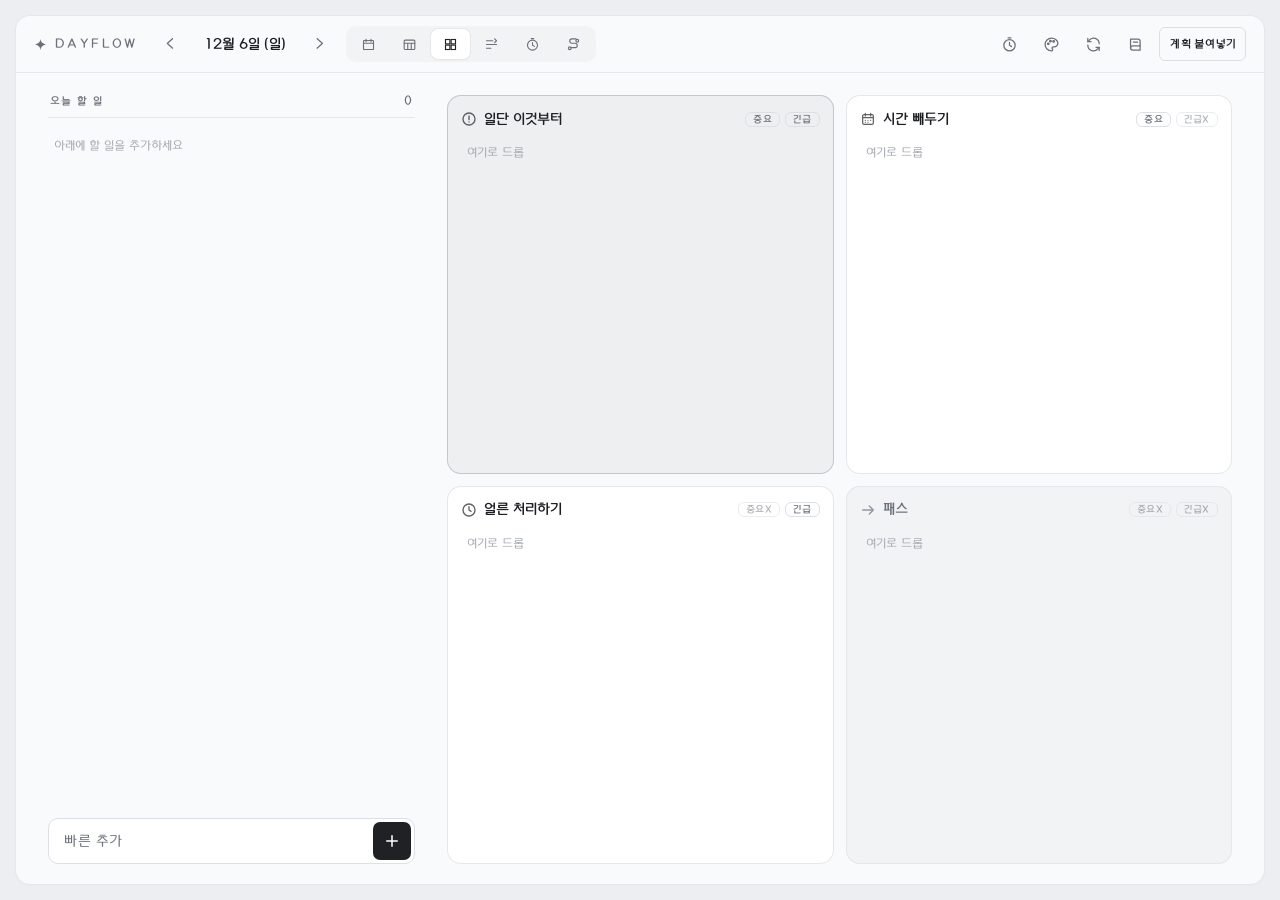
==== commit 08978ff3: "동선: 캘린더에서 접기/펼치기, 동선 전용 화면(ROUTE 탭) - 캘린더 할 일 창의 동선 칸을 제목 버튼으로 접고 펼치기 (기기마다 기억) - 위쪽 ROUTE 탭: 왼쪽 타임블" ====
--- a/index.html
+++ b/index.html
@@ -652,7 +652,37 @@
  .leaflet-pane, .leaflet-tile, .leaflet-marker-icon, .leaflet-marker-shadow, .leaflet-tile-container, .leaflet-pane > svg, .leaflet-pane > canvas, .leaflet-zoom-box, .leaflet-image-layer, .leaflet-layer { position: absolute; left: 0; top: 0; } .leaflet-container { overflow: hidden; } .leaflet-tile, .leaflet-marker-icon, .leaflet-marker-shadow { -webkit-user-select: none; -moz-user-select: none; user-select: none; -webkit-user-drag: none; } .leaflet-tile::selection { background: transparent; } .leaflet-safari .leaflet-tile { image-rendering: -webkit-optimize-contrast; } .leaflet-safari .leaflet-tile-container { width: 1600px; height: 1600px; -webkit-transform-origin: 0 0; } .leaflet-marker-icon, .leaflet-marker-shadow { display: block; } .leaflet-container .leaflet-overlay-pane svg { max-width: none !important; max-height: none !important; } .leaflet-container .leaflet-marker-pane img, .leaflet-container .leaflet-shadow-pane img, .leaflet-container .leaflet-tile-pane img, .leaflet-container img.leaflet-image-layer, .leaflet-container .leaflet-tile { max-width: none !important; max-height: none !important; width: auto; padding: 0; } .leaflet-container img.leaflet-tile { mix-blend-mode: plus-lighter; } .leaflet-container.leaflet-touch-zoom { -ms-touch-action: pan-x pan-y; touch-action: pan-x pan-y; } .leaflet-container.leaflet-touch-drag { -ms-touch-action: pinch-zoom; touch-action: none; touch-action: pinch-zoom; } .leaflet-container.leaflet-touch-drag.leaflet-touch-zoom { -ms-touch-action: none; touch-action: none; } .leaflet-container { -webkit-tap-highlight-color: transparent; } .leaflet-container a { -webkit-tap-highlight-color: rgba(51, 181, 229, 0.4); } .leaflet-tile { filter: inherit; visibility: hidden; } .leaflet-tile-loaded { visibility: inherit; } .leaflet-zoom-box { width: 0; height: 0; -moz-box-sizing: border-box; box-sizing: border-box; z-index: 800; } .leaflet-overlay-pane svg { -moz-user-select: none; } .leaflet-pane { z-index: 400; } .leaflet-tile-pane { z-index: 200; } .leaflet-overlay-pane { z-index: 400; } .leaflet-shadow-pane { z-index: 500; } .leaflet-marker-pane { z-index: 600; } .leaflet-tooltip-pane { z-index: 650; } .leaflet-popup-pane { z-index: 700; } .leaflet-map-pane canvas { z-index: 100; } .leaflet-map-pane svg { z-index: 200; } .leaflet-vml-shape { width: 1px; height: 1px; } .lvml { behavior: url(#default#VML); display: inline-block; position: absolute; } .leaflet-control { position: relative; z-index: 800; pointer-events: visiblePainted; pointer-events: auto; } .leaflet-top, .leaflet-bottom { position: absolute; z-index: 1000; pointer-events: none; } .leaflet-top { top: 0; } .leaflet-right { right: 0; } .leaflet-bottom { bottom: 0; } .leaflet-left { left: 0; } .leaflet-control { float: left; clear: both; } .leaflet-right .leaflet-control { float: right; } .leaflet-top .leaflet-control { margin-top: 10px; } .leaflet-bottom .leaflet-control { margin-bottom: 10px; } .leaflet-left .leaflet-control { margin-left: 10px; } .leaflet-right .leaflet-control { margin-right: 10px; } .leaflet-fade-anim .leaflet-popup { opacity: 0; -webkit-transition: opacity 0.2s linear; -moz-transition: opacity 0.2s linear; transition: opacity 0.2s linear; } .leaflet-fade-anim .leaflet-map-pane .leaflet-popup { opacity: 1; } .leaflet-zoom-animated { -webkit-transform-origin: 0 0; -ms-transform-origin: 0 0; transform-origin: 0 0; } svg.leaflet-zoom-animated { will-change: transform; } .leaflet-zoom-anim .leaflet-zoom-animated { -webkit-transition: -webkit-transform 0.25s cubic-bezier(0,0,0.25,1); -moz-transition: -moz-transform 0.25s cubic-bezier(0,0,0.25,1); transition: transform 0.25s cubic-bezier(0,0,0.25,1); } .leaflet-zoom-anim .leaflet-tile, .leaflet-pan-anim .leaflet-tile { -webkit-transition: none; -moz-transition: none; transition: none; } .leaflet-zoom-anim .leaflet-zoom-hide { visibility: hidden; } .leaflet-interactive { cursor: pointer; } .leaflet-grab { cursor: -webkit-grab; cursor: -moz-grab; cursor: grab; } .leaflet-crosshair, .leaflet-crosshair .leaflet-interactive { cursor: crosshair; } .leaflet-popup-pane, .leaflet-control { cursor: auto; } .leaflet-dragging .leaflet-grab, .leaflet-dragging .leaflet-grab .leaflet-interactive, .leaflet-dragging .leaflet-marker-draggable { cursor: move; cursor: -webkit-grabbing; cursor: -moz-grabbing; cursor: grabbing; } .leaflet-marker-icon, .leaflet-marker-shadow, .leaflet-image-layer, .leaflet-pane > svg path, .leaflet-tile-container { pointer-events: none; } .leaflet-marker-icon.leaflet-interactive, .leaflet-image-layer.leaflet-interactive, .leaflet-pane > svg path.leaflet-interactive, svg.leaflet-image-layer.leaflet-interactive path { pointer-events: visiblePainted; pointer-events: auto; } .leaflet-container { background: #ddd; outline-offset: 1px; } .leaflet-container a { color: #0078A8; } .leaflet-zoom-box { border: 2px dotted #38f; background: rgba(255,255,255,0.5); } .leaflet-container { font-family: "Helvetica Neue", Arial, Helvetica, sans-serif; font-size: 12px; font-size: 0.75rem; line-height: 1.5; } .leaflet-bar { box-shadow: 0 1px 5px rgba(0,0,0,0.65); border-radius: 4px; } .leaflet-bar a { background-color: #fff; border-bottom: 1px solid #ccc; width: 26px; height: 26px; line-height: 26px; display: block; text-align: center; text-decoration: none; color: black; } .leaflet-bar a, .leaflet-control-layers-toggle { background-position: 50% 50%; background-repeat: no-repeat; display: block; } .leaflet-bar a:hover, .leaflet-bar a:focus { background-color: #f4f4f4; } .leaflet-bar a:first-child { border-top-left-radius: 4px; border-top-right-radius: 4px; } .leaflet-bar a:last-child { border-bottom-left-radius: 4px; border-bottom-right-radius: 4px; border-bottom: none; } .leaflet-bar a.leaflet-disabled { cursor: default; background-color: #f4f4f4; color: #bbb; } .leaflet-touch .leaflet-bar a { width: 30px; height: 30px; line-height: 30px; } .leaflet-touch .leaflet-bar a:first-child { border-top-left-radius: 2px; border-top-right-radius: 2px; } .leaflet-touch .leaflet-bar a:last-child { border-bottom-left-radius: 2px; border-bottom-right-radius: 2px; } .leaflet-control-zoom-in, .leaflet-control-zoom-out { font: bold 18px 'Lucida Console', Monaco, monospace; text-indent: 1px; } .leaflet-touch .leaflet-control-zoom-in, .leaflet-touch .leaflet-control-zoom-out { font-size: 22px; } .leaflet-control-layers { box-shadow: 0 1px 5px rgba(0,0,0,0.4); background: #fff; border-radius: 5px; } .leaflet-control-layers-toggle { background-image: url(images/layers.png); width: 36px; height: 36px; } .leaflet-retina .leaflet-control-layers-toggle { background-image: url(images/layers-2x.png); background-size: 26px 26px; } .leaflet-touch .leaflet-control-layers-toggle { width: 44px; height: 44px; } .leaflet-control-layers .leaflet-control-layers-list, .leaflet-control-layers-expanded .leaflet-control-layers-toggle { display: none; } .leaflet-control-layers-expanded .leaflet-control-layers-list { display: block; position: relative; } .leaflet-control-layers-expanded { padding: 6px 10px 6px 6px; color: #333; background: #fff; } .leaflet-control-layers-scrollbar { overflow-y: scroll; overflow-x: hidden; padding-right: 5px; } .leaflet-control-layers-selector { margin-top: 2px; position: relative; top: 1px; } .leaflet-control-layers label { display: block; font-size: 13px; font-size: 1.08333em; } .leaflet-control-layers-separator { height: 0; border-top: 1px solid #ddd; margin: 5px -10px 5px -6px; } .leaflet-default-icon-path { background-image: url(images/marker-icon.png); } .leaflet-container .leaflet-control-attribution { background: #fff; background: rgba(255, 255, 255, 0.8); margin: 0; } .leaflet-control-attribution, .leaflet-control-scale-line { padding: 0 5px; color: #333; line-height: 1.4; } .leaflet-control-attribution a { text-decoration: none; } .leaflet-control-attribution a:hover, .leaflet-control-attribution a:focus { text-decoration: underline; } .leaflet-attribution-flag { display: inline !important; vertical-align: baseline !important; width: 1em; height: 0.6669em; } .leaflet-left .leaflet-control-scale { margin-left: 5px; } .leaflet-bottom .leaflet-control-scale { margin-bottom: 5px; } .leaflet-control-scale-line { border: 2px solid #777; border-top: none; line-height: 1.1; padding: 2px 5px 1px; white-space: nowrap; -moz-box-sizing: border-box; box-sizing: border-box; background: rgba(255, 255, 255, 0.8); text-shadow: 1px 1px #fff; } .leaflet-control-scale-line:not(:first-child) { border-top: 2px solid #777; border-bottom: none; margin-top: -2px; } .leaflet-control-scale-line:not(:first-child):not(:last-child) { border-bottom: 2px solid #777; } .leaflet-touch .leaflet-control-attribution, .leaflet-touch .leaflet-control-layers, .leaflet-touch .leaflet-bar { box-shadow: none; } .leaflet-touch .leaflet-control-layers, .leaflet-touch .leaflet-bar { border: 2px solid rgba(0,0,0,0.2); background-clip: padding-box; } .leaflet-popup { position: absolute; text-align: center; margin-bottom: 20px; } .leaflet-popup-content-wrapper { padding: 1px; text-align: left; border-radius: 12px; } .leaflet-popup-content { margin: 13px 24px 13px 20px; line-height: 1.3; font-size: 13px; font-size: 1.08333em; min-height: 1px; } .leaflet-popup-content p { margin: 17px 0; margin: 1.3em 0; } .leaflet-popup-tip-container { width: 40px; height: 20px; position: absolute; left: 50%; margin-top: -1px; margin-left: -20px; overflow: hidden; pointer-events: none; } .leaflet-popup-tip { width: 17px; height: 17px; padding: 1px; margin: -10px auto 0; pointer-events: auto; -webkit-transform: rotate(45deg); -moz-transform: rotate(45deg); -ms-transform: rotate(45deg); transform: rotate(45deg); } .leaflet-popup-content-wrapper, .leaflet-popup-tip { background: white; color: #333; box-shadow: 0 3px 14px rgba(0,0,0,0.4); } .leaflet-container a.leaflet-popup-close-button { position: absolute; top: 0; right: 0; border: none; text-align: center; width: 24px; height: 24px; font: 16px/24px Tahoma, Verdana, sans-serif; color: #757575; text-decoration: none; background: transparent; } .leaflet-container a.leaflet-popup-close-button:hover, .leaflet-container a.leaflet-popup-close-button:focus { color: #585858; } .leaflet-popup-scrolled { overflow: auto; } .leaflet-oldie .leaflet-popup-content-wrapper { -ms-zoom: 1; } .leaflet-oldie .leaflet-popup-tip { width: 24px; margin: 0 auto; -ms-filter: "progid:DXImageTransform.Microsoft.Matrix(M11=0.70710678, M12=0.70710678, M21=-0.70710678, M22=0.70710678)"; filter: progid:DXImageTransform.Microsoft.Matrix(M11=0.70710678, M12=0.70710678, M21=-0.70710678, M22=0.70710678); } .leaflet-oldie .leaflet-control-zoom, .leaflet-oldie .leaflet-control-layers, .leaflet-oldie .leaflet-popup-content-wrapper, .leaflet-oldie .leaflet-popup-tip { border: 1px solid #999; } .leaflet-div-icon { background: #fff; border: 1px solid #666; } .leaflet-tooltip { position: absolute; padding: 6px; background-color: #fff; border: 1px solid #fff; border-radius: 3px; color: #222; white-space: nowrap; -webkit-user-select: none; -moz-user-select: none; -ms-user-select: none; user-select: none; pointer-events: none; box-shadow: 0 1px 3px rgba(0,0,0,0.4); } .leaflet-tooltip.leaflet-interactive { cursor: pointer; pointer-events: auto; } .leaflet-tooltip-top:before, .leaflet-tooltip-bottom:before, .leaflet-tooltip-left:before, .leaflet-tooltip-right:before { position: absolute; pointer-events: none; border: 6px solid transparent; background: transparent; content: ""; } .leaflet-tooltip-bottom { margin-top: 6px; } .leaflet-tooltip-top { margin-top: -6px; } .leaflet-tooltip-bottom:before, .leaflet-tooltip-top:before { left: 50%; margin-left: -6px; } .leaflet-tooltip-top:before { bottom: 0; margin-bottom: -12px; border-top-color: #fff; } .leaflet-tooltip-bottom:before { top: 0; margin-top: -12px; margin-left: -6px; border-bottom-color: #fff; } .leaflet-tooltip-left { margin-left: -6px; } .leaflet-tooltip-right { margin-left: 6px; } .leaflet-tooltip-left:before, .leaflet-tooltip-right:before { top: 50%; margin-top: -6px; } .leaflet-tooltip-left:before { right: 0; margin-right: -12px; border-left-color: #fff; } .leaflet-tooltip-right:before { left: 0; margin-left: -12px; border-right-color: #fff; } @media print { .leaflet-control { -webkit-print-color-adjust: exact; print-color-adjust: exact; } } 
 /* 동선: 타임블럭 + 장소 → 지도 */
 .route{margin-top:18px;padding-top:14px;border-top:1px solid var(--border);display:flex;flex-direction:column;gap:8px}
-.rt-head{display:flex;align-items:baseline;gap:8px;flex-wrap:wrap}
+.rt-head{display:flex;align-items:center;gap:8px;flex-wrap:wrap}
+.rt-fold{display:inline-flex;align-items:center;gap:4px;border:0;background:none;padding:2px 4px 2px 0;cursor:pointer;color:var(--text)}
+.rt-fold svg{width:16px;height:16px;color:var(--muted);transition:transform .15s}
+.route.folded .rt-fold svg{transform:rotate(-90deg)}
+.route.folded > :not(.rt-head){display:none!important}
+.route.folded .rt-sub{display:none}
+.rt-big{margin-left:auto;border:1px solid var(--border);background:var(--card);color:var(--muted);border-radius:var(--radius-sm);font:inherit;font-size:calc(11px * var(--fs));font-weight:600;padding:3px 8px;cursor:pointer}
+.rt-big:hover{color:var(--text)}
+/* 동선 화면(ROUTE) */
+#view-route.on{display:block;overflow-y:auto}
+.rp-wrap{max-width:1200px;margin:0 auto;height:100%;display:flex;flex-direction:column}
+.rp-top{display:flex;align-items:center;gap:10px;margin-bottom:12px}
+.rp-top h2{margin:0;font-size:calc(20px * var(--fs));font-weight:700;letter-spacing:-.01em}
+.rp-top .pill-btn{margin-left:auto}
+#routeSlot{flex:1;min-height:0}
+.route.big{margin:0;padding:0;border:0;display:grid;grid-template-columns:minmax(280px,380px) minmax(0,1fr);grid-template-rows:auto auto auto auto 1fr;column-gap:18px;row-gap:8px;align-content:start}
+.route.big .rt-head{grid-column:1}
+.route.big .rt-list,.route.big .rt-add,.route.big .rt-tip,.route.big .rt-kakao{grid-column:1}
+.route.big .rt-list{padding-right:2px}
+.route.big .rt-map{grid-column:2;grid-row:1 / -1;align-self:start;position:sticky;top:0;height:calc(100vh - 190px);min-height:360px;display:block!important}
+.route.big .rt-map[hidden]{display:block!important}
+.route.big .rt-fold{pointer-events:none}
+.route.big .rt-fold svg,.route.big .rt-big{display:none}
+/* 탭이 6개라 아이패드 폭에서는 아이콘만 (위쪽 버튼이 잘리지 않게) */
+@media (min-width:901px) and (max-width:1320px){ .vseg .tab span{display:none} .vseg .tab{padding:0 12px} }
+@media (max-width:900px){
+  .route.big{display:flex;flex-direction:column;height:auto}
+  .route.big .rt-map{order:-1;height:52vh;min-height:280px;align-self:stretch;position:static;width:auto}
+  .route.big .rt-list{max-height:none}
+  #view-route.on{padding-bottom:24px}
+}
 .rt-head b{font-size:calc(14px * var(--fs));font-weight:700;color:var(--text)}
 .rt-sub{font-size:calc(11px * var(--fs));color:var(--faint)}
 .rt-list{list-style:none;margin:0;padding:0;display:flex;flex-direction:column;gap:6px}
@@ -1077,6 +1107,7 @@
       <button class="tab" data-view="matrix" role="tab" title="매트릭스"><svg viewBox="0 0 24 24" fill="none" stroke="currentColor" stroke-width="1.8"><rect x="4" y="4" width="7" height="7"/><rect x="13" y="4" width="7" height="7"/><rect x="4" y="13" width="7" height="7"/><rect x="13" y="13" width="7" height="7"/></svg><span>MATRIX</span></button>
       <button class="tab" data-view="flow" role="tab" title="플로우"><svg viewBox="0 0 24 24" fill="none" stroke="currentColor" stroke-width="1.8" stroke-linecap="round"><path d="M4 6h10M4 12h16M4 18h7"/><path d="M17 3l3 3-3 3" stroke-linejoin="round"/></svg><span>FLOW</span></button>
       <button class="tab" data-view="timer" role="tab" title="타이머"><svg viewBox="0 0 24 24" fill="none" stroke="currentColor" stroke-width="1.8" stroke-linecap="round"><circle cx="12" cy="13" r="8"/><path d="M12 13V9M12 13l3 2M10 2.5h4"/></svg><span>TIMER</span></button>
+      <button class="tab" data-view="route" role="tab" title="동선"><svg viewBox="0 0 24 24" fill="none" stroke="currentColor" stroke-width="1.8" stroke-linecap="round" stroke-linejoin="round"><circle cx="6" cy="18" r="2.2"/><circle cx="18" cy="6" r="2.2"/><path d="M8 17h6.5a3.5 3.5 0 000-7h-5a3.5 3.5 0 010-7H16"/></svg><span>ROUTE</span></button>
     </nav>
     <div class="grow"></div>
     <button class="pastebtn icbtn" id="moreBtn" aria-label="도구 더보기" aria-expanded="false" aria-controls="tools"><svg viewBox="0 0 24 24" fill="currentColor"><circle cx="5.5" cy="12" r="1.8"/><circle cx="12" cy="12" r="1.8"/><circle cx="18.5" cy="12" r="1.8"/></svg></button>
@@ -1114,14 +1145,14 @@
         <div class="drop-list" id="cdList"></div>
         <div class="cd-btns"><button class="pill-btn primary icon-only" id="cdAdd" aria-label="이 날에 추가" title="이 날에 추가"><svg viewBox="0 0 24 24" fill="none" stroke="currentColor" stroke-width="2" stroke-linecap="round" stroke-linejoin="round"><path d="M12 5v14M5 12h14"/></svg></button><button class="pill-btn icon-only" id="cdWipe" type="button" aria-label="이 날 지우기" title="이 날 지우기"><svg viewBox="0 0 24 24" fill="none" stroke="currentColor" stroke-width="1.8" stroke-linecap="round" stroke-linejoin="round"><path d="M4 7h16M10 11v6M14 11v6M6 7l1 12.5A1.5 1.5 0 008.5 21h7a1.5 1.5 0 001.5-1.5L18 7M9 7V4.5A1.5 1.5 0 0110.5 3h3A1.5 1.5 0 0115 4.5V7"/></svg></button></div>
         <section class="route" id="cdRoute" aria-label="동선">
-          <div class="rt-head"><b>동선</b><span class="rt-sub">시간 · 장소를 적으면 지도에 순서대로 이어져요</span></div>
+          <div class="rt-head"><button type="button" class="rt-fold" id="rtFold" aria-expanded="true" aria-controls="cdRoute" title="동선 접기 · 펼치기"><svg viewBox="0 0 24 24" fill="none" stroke="currentColor" stroke-width="2" stroke-linecap="round" stroke-linejoin="round"><path d="M6 9l6 6 6-6"/></svg><b>동선</b></button><span class="rt-sub">시간 · 장소를 적으면 지도에 순서대로 이어져요</span><button type="button" class="rt-big" id="rtBig" title="동선 화면에서 크게 보기">크게 보기</button></div>
           <ol class="rt-list" id="rtList"></ol>
           <button type="button" class="pill-btn rt-add" id="rtAdd">+ 타임블럭</button>
           <p class="rt-tip" id="rtTip" hidden></p>
           <div class="rt-map" id="rtMap" hidden></div>
           <details class="rt-kakao" id="rtKakao">
             <summary id="rtKakaoSum">지도: 카카오맵 연결하기</summary>
-            <p class="rt-tip">카카오 개발자 사이트에서 받은 <b>JavaScript 키</b>를 붙여넣으면 지도와 장소 검색이 카카오맵으로 바뀌어요. (한 번 넣으면 기기 연동으로 다른 기기에도 들어가요)</p>
+            <p class="rt-tip">dayflow 앱(seoa930309.github.io · 갤럭시 앱)에서는 카카오맵이 자동으로 켜져요. 다른 키를 쓰고 싶을 때만 <b>JavaScript 키</b>를 넣어 주세요.</p>
             <form class="rt-kform" id="rtKForm"><input id="rtKey" autocomplete="off" spellcheck="false" placeholder="JavaScript 키" aria-label="카카오 JavaScript 키"><button class="pill-btn primary" type="submit">저장</button><button class="pill-btn" type="button" id="rtKeyDel">지우기</button></form>
             <p class="rt-tip" id="rtKMsg" aria-live="polite"></p>
           </details>
@@ -1147,6 +1178,9 @@
     </section>
 
     <!-- TIMER -->
+    <!-- ROUTE: 동선만 크게 (캘린더의 동선 칸을 이리로 옮겨 와요) -->
+    <section class="view" id="view-route"><div class="rp-wrap"><div class="rp-top"><h2 id="rpTitle"></h2><button class="pill-btn" type="button" id="rpToday">오늘</button></div><div id="routeSlot"></div></div></section>
+
     <section class="view" id="view-timer">
       <button class="pill-btn solo-btn icon-only" id="soloOn" title="타이머만 보기" aria-label="타이머만 보기"><svg viewBox="0 0 24 24" fill="none" stroke="currentColor" stroke-width="2" stroke-linecap="round" stroke-linejoin="round"><path d="M4 9V4h5M20 9V4h-5M4 15v5h5M20 15v5h-5"/></svg></button>
       <div class="tnote" id="timerNote" hidden>타이머가 팝업으로 떠 있어요.<button class="pill-btn primary" id="twDockHere">여기로 가져오기</button></div>
@@ -2291,7 +2325,7 @@
 let state = load() || seed();
 state.date = todayStr();
 state.month = state.date.slice(0, 7);
-if (!['calendar', 'week', 'matrix', 'flow', 'timer'].includes(state.view)) state.view = 'matrix';
+if (!['calendar', 'week', 'matrix', 'flow', 'timer', 'route'].includes(state.view)) state.view = 'matrix';
 if (!['all', 'event', 'todo'].includes(state.calFilter)) state.calFilter = 'all';
 /* ---------- 기기 연동: 무엇이 언제 바뀌었는지 기록 ----------
    할 일·메모마다 마지막으로 바뀐 시각(u)을, 지운 것은 지운 시각(tomb)을 남겨요.
@@ -2479,7 +2513,9 @@
     const d = parse(state.date);
     $('#dateLabel').innerHTML = `<span class="lg">${d.getMonth() + 1}월 ${d.getDate()}일 (${DOW[d.getDay()]})</span><span class="sm">${d.getMonth() + 1}/${d.getDate()} ${DOW[d.getDay()]}</span>`;
     if (state.view === 'matrix') renderMatrix(); else if (state.view === 'flow') renderFlow();
-  }
+    else if (state.view === 'route') { $('#rpTitle').textContent = `${d.getMonth() + 1}월 ${d.getDate()}일 (${DOW[d.getDay()]}) 동선`; }
+  }
+  placeRoute();
   placeTimer();
 }
 
@@ -2796,9 +2832,32 @@
   const tip = $('#rtTip');
   tip.hidden = !(rtPinFor || (list.length && !n));
   tip.textContent = rtPinFor ? '지도에서 그 장소를 눌러 주세요. (다시 📍를 누르면 취소)' : '장소를 적으면 지도에 표시돼요.';
-  if ((state.kakaoKey || '').trim()) kakaoReady();
+  kakaoReady();
   drawRouteMap(list);
 }
+// 동선 칸: 캘린더 할 일 창 ↔ 동선 화면(ROUTE)으로 옮겨 다녀요
+function placeRoute() {
+  const sec = $('#cdRoute'), big = state.view === 'route';
+  const target = big ? $('#routeSlot') : $('#calDay');
+  if (sec.parentElement !== target) target.append(sec);
+  sec.classList.toggle('big', big);
+  if (big) renderRoute();
+}
+const RT_FOLD_KEY = 'dayflow-route-fold';
+function rtFolded() { try { return localStorage.getItem(RT_FOLD_KEY) === '1'; } catch (e) { return false; } }
+function rtApplyFold() {
+  const f = rtFolded(), sec = $('#cdRoute');
+  sec.classList.toggle('folded', f);
+  $('#rtFold').setAttribute('aria-expanded', String(!f));
+}
+$('#rtFold').onclick = () => {
+  if (state.view === 'route') return;
+  try { localStorage.setItem(RT_FOLD_KEY, rtFolded() ? '0' : '1'); } catch (e) {}
+  rtApplyFold();
+  if (!rtFolded()) renderRoute();
+};
+$('#rtBig').onclick = () => { state.view = 'route'; save(); render(); };
+$('#rpToday').onclick = () => { state.date = todayStr(); state.month = state.date.slice(0, 7); render(); };
 async function rtGeocode(s) {
   const q = (s.place || '').trim();
   if (!q) { s.lat = s.lng = null; rtGeo.delete(s.id); return; }
@@ -2867,8 +2926,11 @@
 }
 /* ---------- 카카오맵 (키가 있으면 지도 · 장소 검색을 카카오로) ---------- */
 let kakaoP = null, kakaoKeyLoaded = '', kmap = null, kObjs = [];
+// 기본 카카오 키 (seoa930309.github.io · 갤럭시 앱에 등록됨). 직접 넣은 키가 있으면 그걸 써요
+const KAKAO_KEY = '0977af9d96f7f9f39e8a714eb187ea7e';
+const kakaoKey = () => (state.kakaoKey || '').trim() || KAKAO_KEY;
 function kakaoReady() {
-  const key = (state.kakaoKey || '').trim();
+  const key = kakaoKey();
   if (!key) return Promise.resolve(false);
   if (kakaoP && kakaoKeyLoaded === key) return kakaoP;
   kakaoKeyLoaded = key;
@@ -2887,7 +2949,7 @@
 }
 function kakaoMsg(ok) {
   const has = !!(state.kakaoKey || '').trim();
-  $('#rtKakaoSum').textContent = !has ? '지도: 카카오맵 연결하기' : ok ? '지도: 카카오맵 사용 중' : '지도: 카카오맵을 열지 못했어요 (기본 지도 사용 중)';
+  $('#rtKakaoSum').textContent = ok ? '지도: 카카오맵 사용 중' : !has ? '지도: 카카오맵 연결하기' : '지도: 카카오맵을 열지 못했어요 (기본 지도 사용 중)';
   if (has && !ok) $('#rtKMsg').textContent = '키가 맞는지, 카카오 개발자 사이트에 이 앱 주소(' + location.origin + ')를 사이트 도메인으로 등록했는지, 카카오맵 사용 설정을 켰는지 확인해 주세요.';
   else $('#rtKMsg').textContent = has && ok ? '카카오맵으로 지도와 장소 검색을 하고 있어요.' : '';
 }
@@ -2951,7 +3013,7 @@
 function drawRouteMap(list) {
   const box = $('#rtMap'), pts = list.filter(s => s.lat != null && s.lng != null);
   box.classList.toggle('pinning', !!rtPinFor);
-  if (!pts.length && !rtPinFor) { box.hidden = true; return; }
+  if (!pts.length && !rtPinFor && state.view !== 'route') { box.hidden = true; return; }
   box.hidden = false;
   kakaoReady().then(useK => {
     if (useK) { drawKakao(box, pts); return; }
@@ -5200,7 +5262,7 @@
 render();
 renderDump();
 syncNow();
-widgetPush(true); widgetOpenView();
+widgetPush(true); widgetOpenView(); rtApplyFold();
 /* ---------- 갤럭시 홈 화면 위젯 ----------
    안드로이드 앱 안에서만: 할 일이 바뀌면 어제~7일 뒤 요약을 위젯으로 넘겨요.
    위젯을 누르면 앱이 그 위젯의 화면(캘린더 · 플로우 · 매트릭스)으로 열려요. */
@@ -5293,7 +5355,7 @@
 (() => {
   let v = null;
   try { v = new URLSearchParams(location.search).get('view'); } catch (e) {}
-  if (!['calendar', 'week', 'matrix', 'flow', 'timer'].includes(v)) return;
+  if (!['calendar', 'week', 'matrix', 'flow', 'timer', 'route'].includes(v)) return;
   state.view = v; state.date = todayStr();
   if (v === 'calendar') state.month = state.date.slice(0, 7);
   save(); render();
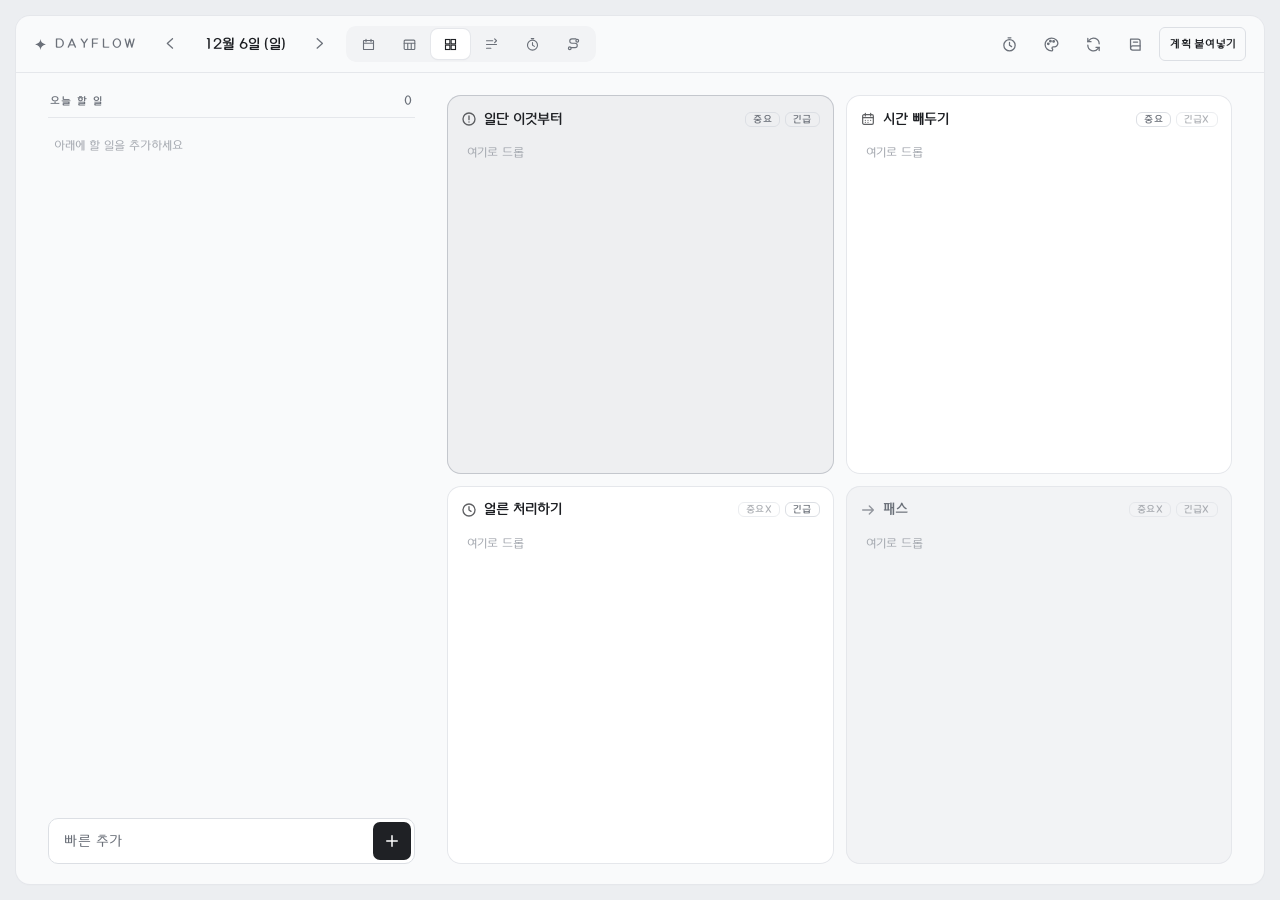
==== commit 5c51bde4: "동선 전용 앱: 홈 화면 웹앱(/route/)과 갤럭시 dayflow 동선 APK - ?app=route 또는 DAYFLOW_ROUTE_ONLY 로 동선 화면만 보이는 모드 (본 " ====
--- a/index.html
+++ b/index.html
@@ -4,6 +4,7 @@
 <meta charset="UTF-8">
 <meta name="viewport" content="width=device-width, initial-scale=1, viewport-fit=cover">
 <title>dayflow · 오늘의 흐름</title>
+<script>if (window.DAYFLOW_ROUTE_ONLY) document.title = 'dayflow 동선';</script>
 <link rel="manifest" href="manifest.webmanifest">
 <link rel="icon" type="image/png" sizes="32x32" href="icons/favicon-32.png">
 <link rel="apple-touch-icon" href="icons/apple-touch-icon.png">
@@ -13,6 +14,18 @@
 <meta name="mobile-web-app-capable" content="yes">
 <meta name="apple-mobile-web-app-title" content="dayflow">
 <meta name="apple-mobile-web-app-status-bar-style" content="default">
+<script>
+/* 동선 전용 앱: ?app=route 로 열거나(홈 화면 "dayflow 동선"), 갤럭시 동선 앱이 DAYFLOW_ROUTE_ONLY를 켜면 동선 화면만 보여요 */
+(function () {
+  if (!(window.DAYFLOW_ROUTE_ONLY || /[?&]app=route(&|$)/.test(location.search))) return;
+  window.DAYFLOW_ROUTE_ONLY = 1;
+  document.documentElement.classList.add('route-only');
+  var m = document.querySelector('link[rel=manifest]'); if (m) m.setAttribute('href', 'route.webmanifest');
+  var ic = document.querySelector('link[rel=apple-touch-icon]'); if (ic) ic.setAttribute('href', 'icons/route-apple-touch-icon.png');
+  var t = document.querySelector('meta[name=apple-mobile-web-app-title]'); if (t) t.setAttribute('content', 'dayflow 동선');
+  document.title = 'dayflow 동선';
+})();
+</script>
 <link rel="preconnect" href="https://fonts.googleapis.com">
 <link rel="preconnect" href="https://fonts.gstatic.com" crossorigin>
 <link rel="stylesheet" href="https://fonts.googleapis.com/css2?family=Manrope:wght@300;400;500;600&family=Outfit:wght@200;300;500&family=Noto+Sans+KR:wght@300;400;500;700;800&family=Share+Tech+Mono&display=swap">
@@ -660,6 +673,9 @@
 .route.folded .rt-sub{display:none}
 .rt-big{margin-left:auto;border:1px solid var(--border);background:var(--card);color:var(--muted);border-radius:var(--radius-sm);font:inherit;font-size:calc(11px * var(--fs));font-weight:600;padding:3px 8px;cursor:pointer}
 .rt-big:hover{color:var(--text)}
+/* 동선 전용 앱: 탭 · 계획 붙여넣기 · 타이머 팝업은 숨겨요 (기기 연동 · 글씨 설정은 그대로) */
+html.route-only .vseg,html.route-only #pasteOpen,html.route-only #timerOpen,html.route-only #dumpWin,html.route-only #timerWin{display:none!important}
+html.route-only .rt-big{display:none}
 /* 동선 화면(ROUTE) */
 #view-route.on{display:block;overflow-y:auto}
 .rp-wrap{max-width:1200px;margin:0 auto;height:100%;display:flex;flex-direction:column}
@@ -2303,7 +2319,7 @@
 function persist() {
   const changed = syncStamp();
   const { view, planner, plannerU, tasks, imported, calFilter, lastBatch, kindColors, quadColors, wq, stops, kakaoKey, subjects, timerWin, dump, dumpWin, fontScale, resetAsked, tomb, settingsU } = state;
-  const data = JSON.stringify({ view, planner, plannerU, tasks, imported, calFilter, lastBatch, kindColors, quadColors, wq, stops, kakaoKey, subjects, timerWin, dump, dumpWin, fontScale, resetAsked, tomb, settingsU });
+  const data = JSON.stringify({ view: ROUTE_ONLY ? SAVED_VIEW : view, planner, plannerU, tasks, imported, calFilter, lastBatch, kindColors, quadColors, wq, stops, kakaoKey, subjects, timerWin, dump, dumpWin, fontScale, resetAsked, tomb, settingsU });
   memCopy = JSON.parse(data);
   try { localStorage.setItem(KEY, data); } catch (e) {}
   if (changed) syncSchedule();
@@ -2323,9 +2339,12 @@
 }
 
 let state = load() || seed();
+const ROUTE_ONLY = !!window.DAYFLOW_ROUTE_ONLY;
+const SAVED_VIEW = state.view;   // 동선 전용 앱은 dayflow의 마지막 화면을 바꾸지 않아요
 state.date = todayStr();
 state.month = state.date.slice(0, 7);
 if (!['calendar', 'week', 'matrix', 'flow', 'timer', 'route'].includes(state.view)) state.view = 'matrix';
+if (ROUTE_ONLY) state.view = 'route';
 if (!['all', 'event', 'todo'].includes(state.calFilter)) state.calFilter = 'all';
 /* ---------- 기기 연동: 무엇이 언제 바뀌었는지 기록 ----------
    할 일·메모마다 마지막으로 바뀐 시각(u)을, 지운 것은 지운 시각(tomb)을 남겨요.
@@ -5188,7 +5207,7 @@
     const out = JSON.stringify(syncDoc());
     if (out !== text) await gh('PATCH', '/gists/' + syncCfg.gistId, { files: { [SYNC_FILE]: { content: out } } });
     const { view, planner, plannerU, tasks, imported, calFilter, lastBatch, kindColors, quadColors, wq, stops, kakaoKey, subjects, timerWin, dump, dumpWin, fontScale, resetAsked, tomb, settingsU } = state;
-    try { localStorage.setItem(KEY, JSON.stringify({ view, planner, plannerU, tasks, imported, calFilter, lastBatch, kindColors, quadColors, wq, stops, kakaoKey, subjects, timerWin, dump, dumpWin, fontScale, resetAsked, tomb, settingsU })); } catch (e) {}
+    try { localStorage.setItem(KEY, JSON.stringify({ view: ROUTE_ONLY ? SAVED_VIEW : view, planner, plannerU, tasks, imported, calFilter, lastBatch, kindColors, quadColors, wq, stops, kakaoKey, subjects, timerWin, dump, dumpWin, fontScale, resetAsked, tomb, settingsU })); } catch (e) {}
     if (JSON.stringify([state.tasks, state.dump, state.stops, settingsJSON()]) !== before) { render(); renderDump(); }
     if (JSON.stringify(state.planner || null) !== beforePl && planner) { planner.reload(); if (state.view === 'week') weekLabel(); }
     syncCfg.last = Date.now(); syncSaveCfg();
@@ -5312,7 +5331,7 @@
     if (changed) { save(); render(); }
   }, () => {}).then(() => call('takeView')).then(r => {
     const v = r && r.view;
-    if (!['calendar', 'flow', 'matrix'].includes(v)) return;
+    if (ROUTE_ONLY || !['calendar', 'flow', 'matrix'].includes(v)) return;
     state.view = v; state.date = todayStr();
     if (v === 'calendar') state.month = state.date.slice(0, 7);
     save(); render();
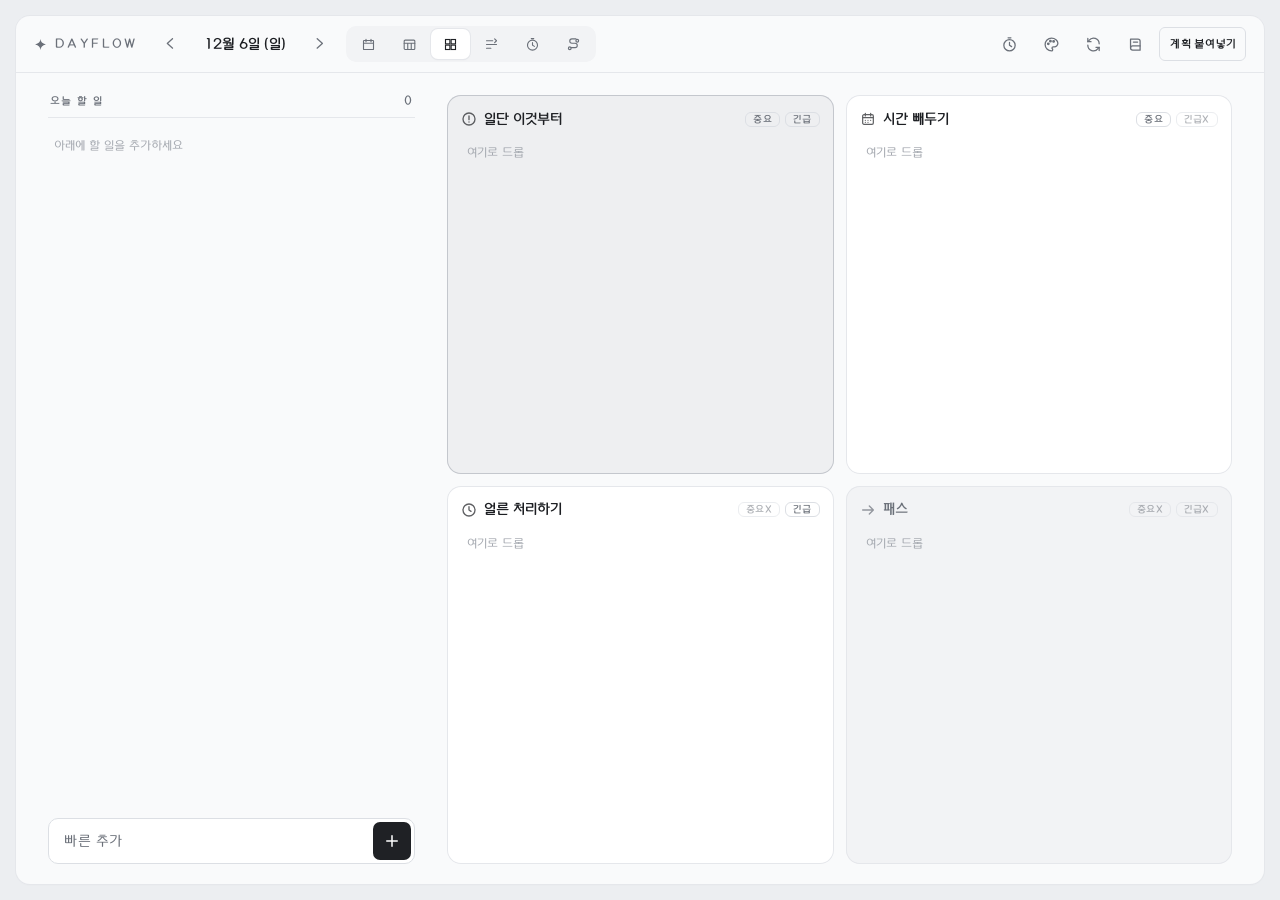
==== commit 12a6b8ff: "동선: 자주 가는 곳 (집 등 이름만 적으면 저장한 주소로) - 자주 가는 곳 목록(이름 + 주소)과 저장·고치기·지우기 - 장소 칸에 저장한 이름을 적으면 저장 위치를 바로 써요" ====
--- a/index.html
+++ b/index.html
@@ -683,9 +683,9 @@
 .rp-top h2{margin:0;font-size:calc(20px * var(--fs));font-weight:700;letter-spacing:-.01em}
 .rp-top .pill-btn{margin-left:auto}
 #routeSlot{flex:1;min-height:0}
-.route.big{margin:0;padding:0;border:0;display:grid;grid-template-columns:minmax(280px,380px) minmax(0,1fr);grid-template-rows:auto auto auto auto 1fr;column-gap:18px;row-gap:8px;align-content:start}
+.route.big{margin:0;padding:0;border:0;display:grid;grid-template-columns:minmax(280px,380px) minmax(0,1fr);grid-template-rows:repeat(6,auto) 1fr;column-gap:18px;row-gap:8px;align-content:start}
 .route.big .rt-head{grid-column:1}
-.route.big .rt-list,.route.big .rt-add,.route.big .rt-tip,.route.big .rt-kakao{grid-column:1}
+.route.big .rt-list,.route.big .rt-adds,.route.big .rt-tip,.route.big .rt-kakao{grid-column:1}
 .route.big .rt-list{padding-right:2px}
 .route.big .rt-map{grid-column:2;grid-row:1 / -1;align-self:start;position:sticky;top:0;height:calc(100vh - 190px);min-height:360px;display:block!important}
 .route.big .rt-map[hidden]{display:block!important}
@@ -718,7 +718,19 @@
 .rt-row button svg{width:16px;height:16px}
 .rt-row .rt-state{grid-area:st;font-size:calc(11px * var(--fs));color:var(--faint)}
 .rt-row .rt-state.warn{color:#c2410c}
-.rt-add{align-self:flex-start}
+.rt-add{align-self:flex-start;flex:none}
+.rt-adds{display:flex;flex-wrap:wrap;align-items:center;gap:6px}
+.rt-chips{display:contents}
+.rt-chip{height:30px;padding:0 10px;border:1px dashed var(--border);border-radius:999px;background:transparent;color:var(--muted);font:inherit;font-size:calc(12px * var(--fs));cursor:pointer}
+.rt-chip:hover{color:var(--text);border-color:var(--accent)}
+.rt-favs{list-style:none;margin:6px 0;padding:0;display:flex;flex-direction:column;gap:4px}
+.rt-favs li{display:grid;grid-template-columns:auto 1fr 28px 28px;align-items:center;gap:8px;padding:4px 4px 4px 10px;border:1px solid var(--border);border-radius:var(--radius-sm);background:var(--card);font-size:calc(12.5px * var(--fs))}
+.rt-favs li span{color:var(--muted);min-width:0;overflow:hidden;text-overflow:ellipsis;white-space:nowrap}
+.rt-favs li em{color:#c2410c;font-style:normal}
+.rt-favs button{width:28px;height:28px;border:0;border-radius:6px;background:transparent;color:var(--muted);display:grid;place-items:center;cursor:pointer;padding:0;font-size:14px}
+.rt-favs button:hover{background:var(--soft,rgba(0,0,0,.05));color:var(--text)}
+.rt-favs button svg{width:14px;height:14px}
+.rt-fform #rtFavName{flex:0 0 96px}
 .rt-tip{margin:0;font-size:calc(11.5px * var(--fs));color:var(--muted)}
 .rt-map{height:240px;border-radius:var(--radius-md,12px);overflow:hidden;border:1px solid var(--border);z-index:0}
 .rt-map.pinning{cursor:crosshair}
@@ -1163,9 +1175,17 @@
         <section class="route" id="cdRoute" aria-label="동선">
           <div class="rt-head"><button type="button" class="rt-fold" id="rtFold" aria-expanded="true" aria-controls="cdRoute" title="동선 접기 · 펼치기"><svg viewBox="0 0 24 24" fill="none" stroke="currentColor" stroke-width="2" stroke-linecap="round" stroke-linejoin="round"><path d="M6 9l6 6 6-6"/></svg><b>동선</b></button><span class="rt-sub">시간 · 장소를 적으면 지도에 순서대로 이어져요</span><button type="button" class="rt-big" id="rtBig" title="동선 화면에서 크게 보기">크게 보기</button></div>
           <ol class="rt-list" id="rtList"></ol>
-          <button type="button" class="pill-btn rt-add" id="rtAdd">+ 타임블럭</button>
+          <div class="rt-adds"><button type="button" class="pill-btn rt-add" id="rtAdd">+ 타임블럭</button><span class="rt-chips" id="rtChips"></span></div>
+          <datalist id="rtPlaceList"></datalist>
           <p class="rt-tip" id="rtTip" hidden></p>
           <div class="rt-map" id="rtMap" hidden></div>
+          <details class="rt-kakao rt-fav" id="rtFav">
+            <summary id="rtFavSum">자주 가는 곳</summary>
+            <p class="rt-tip">이름(예: 집)과 주소를 저장해 두면, 타임블럭 장소에 이름만 적어도 그 주소로 지도에 표시돼요.</p>
+            <ul class="rt-favs" id="rtFavs"></ul>
+            <form class="rt-kform rt-fform" id="rtFavForm"><input id="rtFavName" maxlength="20" autocomplete="off" placeholder="이름 (예: 집)" aria-label="이름"><input id="rtFavAddr" autocomplete="off" placeholder="주소 또는 장소" aria-label="주소"><button class="pill-btn primary" type="submit">저장</button></form>
+            <p class="rt-tip" id="rtFavMsg" aria-live="polite"></p>
+          </details>
           <details class="rt-kakao" id="rtKakao">
             <summary id="rtKakaoSum">지도: 카카오맵 연결하기</summary>
             <p class="rt-tip">dayflow 앱(seoa930309.github.io · 갤럭시 앱)에서는 카카오맵이 자동으로 켜져요. 다른 키를 쓰고 싶을 때만 <b>JavaScript 키</b>를 넣어 주세요.</p>
@@ -2318,8 +2338,8 @@
 let savedTimer;
 function persist() {
   const changed = syncStamp();
-  const { view, planner, plannerU, tasks, imported, calFilter, lastBatch, kindColors, quadColors, wq, stops, kakaoKey, subjects, timerWin, dump, dumpWin, fontScale, resetAsked, tomb, settingsU } = state;
-  const data = JSON.stringify({ view: ROUTE_ONLY ? SAVED_VIEW : view, planner, plannerU, tasks, imported, calFilter, lastBatch, kindColors, quadColors, wq, stops, kakaoKey, subjects, timerWin, dump, dumpWin, fontScale, resetAsked, tomb, settingsU });
+  const { view, planner, plannerU, tasks, imported, calFilter, lastBatch, kindColors, quadColors, wq, stops, places, kakaoKey, subjects, timerWin, dump, dumpWin, fontScale, resetAsked, tomb, settingsU } = state;
+  const data = JSON.stringify({ view: ROUTE_ONLY ? SAVED_VIEW : view, planner, plannerU, tasks, imported, calFilter, lastBatch, kindColors, quadColors, wq, stops, places, kakaoKey, subjects, timerWin, dump, dumpWin, fontScale, resetAsked, tomb, settingsU });
   memCopy = JSON.parse(data);
   try { localStorage.setItem(KEY, data); } catch (e) {}
   if (changed) syncSchedule();
@@ -2356,7 +2376,10 @@
 // 동선(타임블럭 · 장소)도 할 일처럼 항목마다 연동해요
 state.stops = Array.isArray(state.stops) ? state.stops : [];
 state.tomb.stops = state.tomb.stops || {};
-const SYNC_COLS = ['tasks', 'dump', 'stops'];
+// 자주 가는 곳 (집 · 회사 …): 이름만 적어도 저장한 주소로 찾아요
+state.places = Array.isArray(state.places) ? state.places : [];
+state.tomb.places = state.tomb.places || {};
+const SYNC_COLS = ['tasks', 'dump', 'stops', 'places'];
 const settingsJSON = () => JSON.stringify([state.kindColors || null, state.quadColors || null, state.subjects || null, state.wq || null, state.kakaoKey || null]);
 let syncSnap = null, syncTimer = null, syncBusy = false, syncAgain = false;
 function syncRebuildSnap() {
@@ -2835,13 +2858,14 @@
     const has = s.lat != null && s.lng != null, g = rtGeo.get(s.id);
     if (has) n++;
     const st = g === 'busy' ? '<small class="rt-state">위치 찾는 중…</small>'
+      : has && rtFav(s.place) ? `<small class="rt-state">📌 ${esc(rtFav(s.place).addr)}</small>`
       : !has && s.place ? `<small class="rt-state warn">${g === 'err' ? '인터넷 연결을 확인해 주세요. ' : '위치를 찾지 못했어요. '}📍를 누르고 지도에서 찍어 주세요</small>` : '';
     return `<li class="rt-row${rtPinFor === s.id ? ' pinning' : ''}" data-sid="${s.id}">
       <span class="rt-n${has ? '' : ' off'}">${has ? n : '·'}</span>
       <input class="rt-time" inputmode="numeric" maxlength="5" data-rf="start" value="${s.start || ''}" placeholder="시작" aria-label="시작 시간">
       <span class="rt-til">~</span>
       <input class="rt-time" inputmode="numeric" maxlength="5" data-rf="end" value="${s.end || ''}" placeholder="끝" aria-label="끝 시간">
-      <input class="rt-place" data-rf="place" value="${esc(s.place || '')}" placeholder="장소 (예: 강남역)" aria-label="장소">
+      <input class="rt-place" data-rf="place" list="rtPlaceList" value="${esc(s.place || '')}" placeholder="장소 (예: 강남역, 집)" aria-label="장소">
       <button type="button" data-ra="pin" title="지도에서 위치 찍기" aria-label="지도에서 위치 찍기">${RT_PIN}</button>
       <button type="button" data-ra="del" title="지우기" aria-label="이 타임블럭 지우기">${RT_X}</button>
       <input class="rt-memo" data-rf="memo" value="${esc(s.memo || '')}" placeholder="할 일 · 메모" aria-label="메모">
@@ -2851,9 +2875,50 @@
   const tip = $('#rtTip');
   tip.hidden = !(rtPinFor || (list.length && !n));
   tip.textContent = rtPinFor ? '지도에서 그 장소를 눌러 주세요. (다시 📍를 누르면 취소)' : '장소를 적으면 지도에 표시돼요.';
+  renderFavs();
   kakaoReady();
   drawRouteMap(list);
 }
+/* ---------- 자주 가는 곳 ---------- */
+const rtKey = v => (v || '').trim().replace(/\s+/g, '').toLowerCase();
+const rtFav = name => { const k = rtKey(name); return k ? state.places.find(p => rtKey(p.name) === k) : null; };
+function renderFavs() {
+  const ps = [...state.places].sort((a, b) => (a.order || 0) - (b.order || 0));
+  $('#rtFavSum').textContent = ps.length ? `자주 가는 곳 (${ps.length})` : '자주 가는 곳';
+  $('#rtFavs').innerHTML = ps.map(p => `<li data-pid="${p.id}"><b>${esc(p.name)}</b><span>${esc(p.addr)}${p.lat == null ? ' · <em>위치를 못 찾았어요</em>' : ''}</span><button type="button" data-fa="edit" title="고치기" aria-label="${esc(p.name)} 고치기">✎</button><button type="button" data-fa="del" title="지우기" aria-label="${esc(p.name)} 지우기">${RT_X}</button></li>`).join('');
+  $('#rtChips').innerHTML = ps.map(p => `<button type="button" class="rt-chip" data-chip="${p.id}" title="${esc(p.addr)}">+ ${esc(p.name)}</button>`).join('');
+  $('#rtPlaceList').innerHTML = ps.map(p => `<option value="${esc(p.name)}">${esc(p.addr)}</option>`).join('');
+}
+$('#rtFavForm').addEventListener('submit', async e => {
+  e.preventDefault();
+  const name = $('#rtFavName').value.trim(), addr = $('#rtFavAddr').value.trim(), msg = $('#rtFavMsg');
+  if (!name || !addr) { msg.textContent = '이름과 주소를 모두 적어 주세요.'; return; }
+  msg.textContent = '주소를 찾는 중…';
+  let hit = null, err = false;
+  try { hit = await rtFindLL(addr); } catch (x) { err = true; }
+  let p = rtFav(name);
+  if (!p) { p = { id: uid(), name, addr: '', lat: null, lng: null, order: Date.now() }; state.places.push(p); }
+  p.name = name; p.addr = addr; p.lat = hit ? hit.lat : null; p.lng = hit ? hit.lng : null;
+  // 이 이름을 쓰는 타임블럭도 새 주소로
+  if (hit) state.stops.forEach(s => { if (rtKey(s.place) === rtKey(name)) { s.lat = hit.lat; s.lng = hit.lng; rtGeo.delete(s.id); } });
+  save();
+  msg.textContent = hit ? `저장했어요. 장소에 "${name}"만 적으면 돼요.` : err ? '인터넷 연결을 확인해 주세요. (저장은 했어요)' : '주소를 찾지 못했어요. 도로명 주소로 다시 적어 주세요.';
+  if (hit) { $('#rtFavName').value = ''; $('#rtFavAddr').value = ''; }
+  renderRoute();
+});
+$('#rtFavs').addEventListener('click', e => {
+  const b = e.target.closest('[data-fa]'); if (!b) return;
+  const p = state.places.find(x => x.id === b.closest('[data-pid]').dataset.pid); if (!p) return;
+  if (b.dataset.fa === 'del') { state.places = state.places.filter(x => x !== p); save(); renderRoute(); }
+  else { $('#rtFavName').value = p.name; $('#rtFavAddr').value = p.addr; $('#rtFavAddr').focus(); }
+});
+$('#rtChips').addEventListener('click', e => {
+  const b = e.target.closest('[data-chip]'); if (!b) return;
+  const p = state.places.find(x => x.id === b.dataset.chip); if (!p) return;
+  const s = rtNewStop(); s.place = p.name;
+  state.stops.push(s); save();
+  if (p.lat != null) { s.lat = p.lat; s.lng = p.lng; save(); renderRoute(); } else rtGeocode(s);
+});
 // 동선 칸: 캘린더 할 일 창 ↔ 동선 화면(ROUTE)으로 옮겨 다녀요
 function placeRoute() {
   const sec = $('#cdRoute'), big = state.view === 'route';
@@ -2877,31 +2942,42 @@
 };
 $('#rtBig').onclick = () => { state.view = 'route'; save(); render(); };
 $('#rpToday').onclick = () => { state.date = todayStr(); state.month = state.date.slice(0, 7); render(); };
+// 장소 · 주소 → {lat, lng} (못 찾으면 null, 인터넷 오류면 throw)
+async function rtFindLL(q) {
+  let hit = null;
+  if (await kakaoReady()) hit = await kakaoFind(q);
+  else {
+    for (const cc of ['&countrycodes=kr', '']) {
+      const r = await fetch('https://nominatim.openstreetmap.org/search?format=jsonv2&limit=1&accept-language=ko' + cc + '&q=' + encodeURIComponent(q));
+      const j = await r.json();
+      if (j && j[0]) { hit = { lat: +j[0].lat, lng: +j[0].lon }; break; }
+    }
+  }
+  return hit ? { lat: +hit.lat.toFixed(6), lng: +hit.lng.toFixed(6) } : null;
+}
 async function rtGeocode(s) {
   const q = (s.place || '').trim();
   if (!q) { s.lat = s.lng = null; rtGeo.delete(s.id); return; }
+  // 자주 가는 곳 이름이면 저장한 위치를 바로 써요
+  const fav = rtFav(q);
+  if (fav && fav.lat != null) { s.lat = fav.lat; s.lng = fav.lng; rtGeo.delete(s.id); save(); renderRoute(); return; }
   rtGeo.set(s.id, 'busy'); renderRoute();
   try {
-    let hit = null;
-    if (await kakaoReady()) {
-      hit = await kakaoFind(q);
-      if (hit) { s.lat = +hit.lat.toFixed(6); s.lng = +hit.lng.toFixed(6); rtGeo.delete(s.id); save(); renderRoute(); return; }
-      s.lat = s.lng = null; rtGeo.set(s.id, 'miss'); save(); renderRoute(); return;
-    }
-    for (const cc of ['&countrycodes=kr', '']) {
-      const r = await fetch('https://nominatim.openstreetmap.org/search?format=jsonv2&limit=1&accept-language=ko' + cc + '&q=' + encodeURIComponent(q));
-      const j = await r.json();
-      if (j && j[0]) { hit = j[0]; break; }
-    }
-    if (hit) { s.lat = +(+hit.lat).toFixed(6); s.lng = +(+hit.lon).toFixed(6); rtGeo.delete(s.id); }
-    else { s.lat = s.lng = null; rtGeo.set(s.id, 'miss'); }
+    const hit = await rtFindLL(fav ? fav.addr : q);
+    if (hit) {
+      s.lat = hit.lat; s.lng = hit.lng; rtGeo.delete(s.id);
+      if (fav) { fav.lat = hit.lat; fav.lng = hit.lng; }
+    } else { s.lat = s.lng = null; rtGeo.set(s.id, 'miss'); }
   } catch (e) { rtGeo.set(s.id, 'err'); }
   save(); renderRoute();
 }
-$('#rtAdd').onclick = () => {
+function rtNewStop() {
   const list = stopsOn(state.date), last = list[list.length - 1];
   const plus1 = t => { const [h, m] = t.split(':').map(Number); return `${pad(Math.min(23, h + 1))}:${pad(m || 0)}`; };
-  const s = { id: uid(), date: state.date, start: last ? (last.end || (last.start ? plus1(last.start) : '09:00')) : '09:00', end: '', place: '', memo: '', lat: null, lng: null, order: Date.now() };
+  return { id: uid(), date: state.date, start: last ? (last.end || (last.start ? plus1(last.start) : '09:00')) : '09:00', end: '', place: '', memo: '', lat: null, lng: null, order: Date.now() };
+}
+$('#rtAdd').onclick = () => {
+  const s = rtNewStop();
   state.stops.push(s); save(); renderRoute();
   const inp = document.querySelector(`#rtList [data-sid="${s.id}"] .rt-place`); if (inp) inp.focus();
 };
@@ -5161,7 +5237,7 @@
   return res.status === 204 ? null : res.json();
 }
 function syncDoc() {
-  return { app: 'dayflow', v: 1, tasks: state.tasks, dump: state.dump, stops: state.stops, tomb: state.tomb, settingsU: state.settingsU || 0,
+  return { app: 'dayflow', v: 1, tasks: state.tasks, dump: state.dump, stops: state.stops, places: state.places, tomb: state.tomb, settingsU: state.settingsU || 0,
     settings: { kindColors: state.kindColors, quadColors: state.quadColors, subjects: state.subjects, wq: state.wq, kakaoKey: state.kakaoKey || '' },
     planner: state.planner || null, plannerU: state.plannerU || 0 };
 }
@@ -5206,8 +5282,8 @@
     syncRebuildSnap();
     const out = JSON.stringify(syncDoc());
     if (out !== text) await gh('PATCH', '/gists/' + syncCfg.gistId, { files: { [SYNC_FILE]: { content: out } } });
-    const { view, planner, plannerU, tasks, imported, calFilter, lastBatch, kindColors, quadColors, wq, stops, kakaoKey, subjects, timerWin, dump, dumpWin, fontScale, resetAsked, tomb, settingsU } = state;
-    try { localStorage.setItem(KEY, JSON.stringify({ view: ROUTE_ONLY ? SAVED_VIEW : view, planner, plannerU, tasks, imported, calFilter, lastBatch, kindColors, quadColors, wq, stops, kakaoKey, subjects, timerWin, dump, dumpWin, fontScale, resetAsked, tomb, settingsU })); } catch (e) {}
+    const { view, planner, plannerU, tasks, imported, calFilter, lastBatch, kindColors, quadColors, wq, stops, places, kakaoKey, subjects, timerWin, dump, dumpWin, fontScale, resetAsked, tomb, settingsU } = state;
+    try { localStorage.setItem(KEY, JSON.stringify({ view: ROUTE_ONLY ? SAVED_VIEW : view, planner, plannerU, tasks, imported, calFilter, lastBatch, kindColors, quadColors, wq, stops, places, kakaoKey, subjects, timerWin, dump, dumpWin, fontScale, resetAsked, tomb, settingsU })); } catch (e) {}
     if (JSON.stringify([state.tasks, state.dump, state.stops, settingsJSON()]) !== before) { render(); renderDump(); }
     if (JSON.stringify(state.planner || null) !== beforePl && planner) { planner.reload(); if (state.view === 'week') weekLabel(); }
     syncCfg.last = Date.now(); syncSaveCfg();
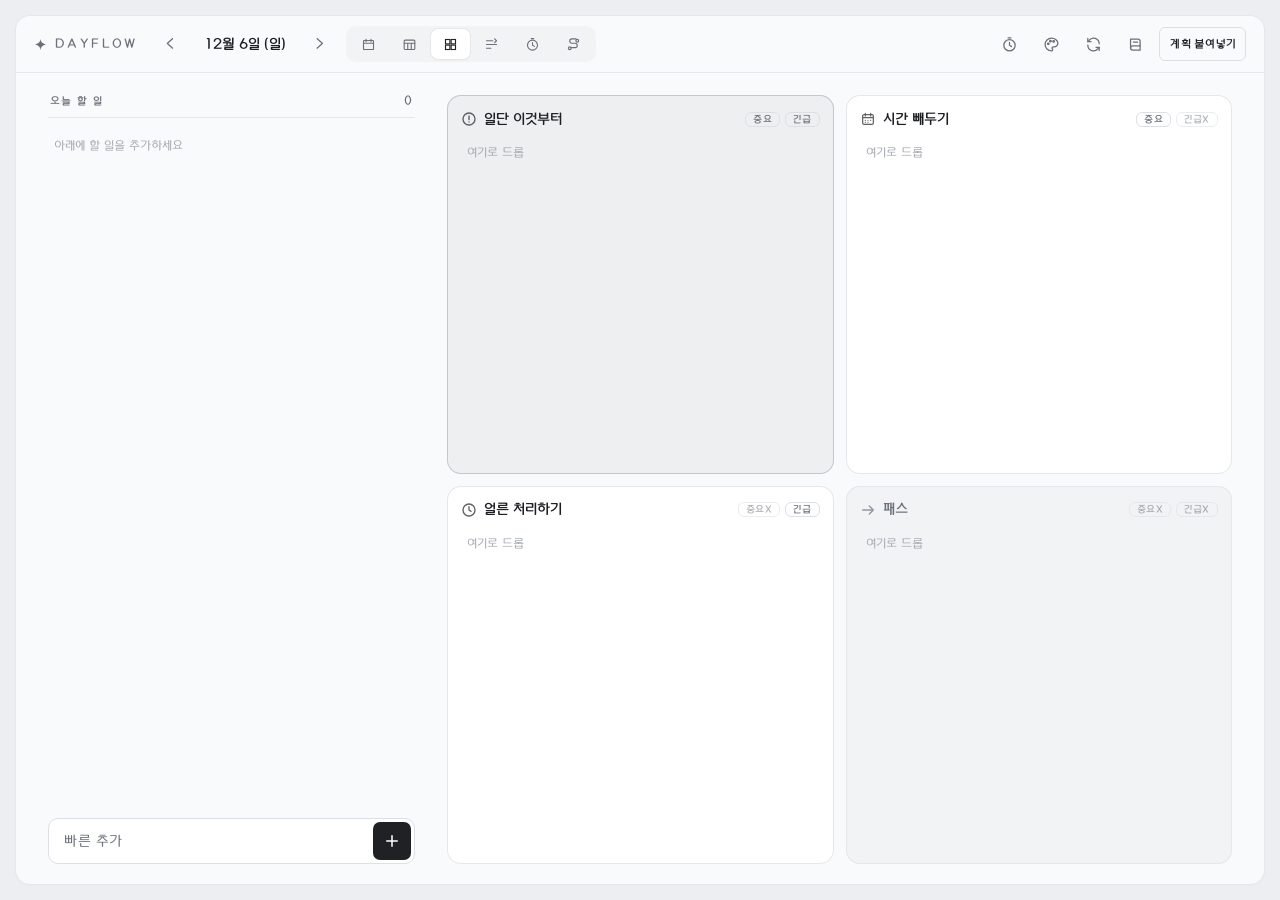
==== commit cd32ebcd: "동선 앱: 이동시간 · 출발 알림 · 동선 꼬임 · 길안내 · 이동 리포트, 중요 일정 색, 자주 가는 곳 키워드 - 일정 사이 이동 블록 (ODsay 대중교통 · 카카오모빌리티 " ====
--- a/index.html
+++ b/index.html
@@ -304,6 +304,17 @@
 .evchip .tm{flex:none;min-width:38px;font-size:calc(11px * var(--fs));font-weight:700;letter-spacing:.08em;color:#a9b6ff;font-variant-numeric:tabular-nums}
 .evchip .tt{flex:1;min-width:0;white-space:nowrap;overflow:hidden;text-overflow:ellipsis}
 .evchip:hover{filter:brightness(1.2)}
+.evchip.imp{background:var(--ic);border-left-color:var(--ic)}
+.evchip.imp .tm{color:inherit;opacity:.85}
+.ev.imp{font-weight:700}
+.card.imp{box-shadow:inset 3px 0 0 var(--impc,#e5484d)}
+.card.imp .tt::before{content:'★ ';color:var(--impc,#e5484d)}
+.fimp{display:flex!important;flex-direction:row!important;align-items:center;gap:8px;cursor:pointer}
+.fimp input{width:18px;height:18px;accent-color:var(--blue)}
+.fimp span{font-size:calc(12.5px * var(--fs));color:var(--muted);display:flex;align-items:center;gap:6px}
+.fimp b{color:var(--text)}
+.fimp i{width:14px;height:14px;border-radius:4px;display:inline-block}
+.mimp{width:16px;text-align:center;color:var(--impc,#e5484d)}
 .ev.event{font-weight:700;border-radius:999px}
 .ev.event.l{border-top-left-radius:0;border-bottom-left-radius:0}
 .ev.event.r{border-top-right-radius:0;border-bottom-right-radius:0}
@@ -683,9 +694,9 @@
 .rp-top h2{margin:0;font-size:calc(20px * var(--fs));font-weight:700;letter-spacing:-.01em}
 .rp-top .pill-btn{margin-left:auto}
 #routeSlot{flex:1;min-height:0}
-.route.big{margin:0;padding:0;border:0;display:grid;grid-template-columns:minmax(280px,380px) minmax(0,1fr);grid-template-rows:repeat(6,auto) 1fr;column-gap:18px;row-gap:8px;align-content:start}
+.route.big{margin:0;padding:0;border:0;display:grid;grid-template-columns:minmax(280px,380px) minmax(0,1fr);grid-template-rows:repeat(9,auto) 1fr;column-gap:18px;row-gap:8px;align-content:start}
 .route.big .rt-head{grid-column:1}
-.route.big .rt-list,.route.big .rt-adds,.route.big .rt-tip,.route.big .rt-kakao{grid-column:1}
+.route.big .rt-list,.route.big .rt-adds,.route.big .rt-tip,.route.big .rt-kakao,.route.big .rt-next,.route.big .rt-sug{grid-column:1}
 .route.big .rt-list{padding-right:2px}
 .route.big .rt-map{grid-column:2;grid-row:1 / -1;align-self:start;position:sticky;top:0;height:calc(100vh - 190px);min-height:360px;display:block!important}
 .route.big .rt-map[hidden]{display:block!important}
@@ -702,7 +713,7 @@
 .rt-head b{font-size:calc(14px * var(--fs));font-weight:700;color:var(--text)}
 .rt-sub{font-size:calc(11px * var(--fs));color:var(--faint)}
 .rt-list{list-style:none;margin:0;padding:0;display:flex;flex-direction:column;gap:6px}
-.rt-row{display:grid;grid-template-columns:22px auto auto auto 1fr 28px 28px;grid-template-areas:'n s t e . p x' '. pl pl pl pl pl pl' '. m m m m m m' '. st st st st st st';align-items:center;gap:2px 4px;padding:6px;border:1px solid var(--border);border-radius:var(--radius-sm);background:var(--card)}
+.rt-row{display:grid;grid-template-columns:22px auto auto auto 1fr 28px 28px 28px;grid-template-areas:'n s t e . i p x' '. pl pl pl pl pl pl pl' '. m m m m m m m' '. st st st st st st st' '. nv nv nv nv nv nv nv';align-items:center;gap:2px 4px;padding:6px;border:1px solid var(--border);border-radius:var(--radius-sm);background:var(--card)}
 .rt-row.pinning{border-color:var(--accent);box-shadow:0 0 0 2px var(--accent-soft)}
 .rt-n{width:20px;height:20px;border-radius:50%;display:grid;place-items:center;background:var(--accent);color:var(--on-accent,#fff);font-size:11px;font-weight:700}
 .rt-n.off{background:var(--border);color:var(--muted)}
@@ -710,6 +721,7 @@
 .rt-row input:focus{outline:none;border-color:var(--accent);background:var(--surface)}
 .rt-row .rt-time{width:52px;text-align:center;font-variant-numeric:tabular-nums}
 .rt-row .rt-til{color:var(--faint);font-size:12px}
+.rt-row [data-ra=imp]{grid-area:i}.rt-row .rt-rownav{grid-area:nv}
 .rt-n{grid-area:n}.rt-row [data-rf=start]{grid-area:s}.rt-row .rt-til{grid-area:t}.rt-row [data-rf=end]{grid-area:e}.rt-row [data-ra=pin]{grid-area:p}.rt-row [data-ra=del]{grid-area:x}
 .rt-row .rt-place{grid-area:pl;font-weight:600}
 .rt-row .rt-memo{grid-area:m;color:var(--muted)}
@@ -723,6 +735,89 @@
 .rt-chips{display:contents}
 .rt-chip{height:30px;padding:0 10px;border:1px dashed var(--border);border-radius:999px;background:transparent;color:var(--muted);font:inherit;font-size:calc(12px * var(--fs));cursor:pointer}
 .rt-chip:hover{color:var(--text);border-color:var(--accent)}
+html:not(.route-only) .ro-only{display:none!important}
+html.route-only .main-only{display:none!important}
+.rt-row.imp{border-color:var(--impc);box-shadow:inset 3px 0 0 var(--impc)}
+.rt-row.imp .rt-n{background:var(--impc)}
+.rt-row .rt-imp{font-size:15px;color:var(--faint)}
+.rt-row .rt-imp.on{color:var(--impc)}
+.rt-mk.imp{background:var(--impc)}
+.rt-mk{cursor:pointer}
+.rt-favbtn{height:30px;padding:0 10px;border:0;background:transparent;color:var(--muted);font:inherit;font-size:calc(12px * var(--fs));cursor:pointer;margin-left:auto;border-radius:999px}
+.rt-favbtn:hover{color:var(--text);background:var(--soft,rgba(0,0,0,.05))}
+.rt-leg{display:flex;flex-wrap:wrap;align-items:center;gap:4px 8px;margin:-2px 0 -2px 10px;padding:6px 8px 6px 14px;border-left:2px dashed var(--border);font-size:calc(12px * var(--fs));color:var(--muted)}
+.rt-leg.late{border-left-color:#c2410c}
+.lg-modes{display:inline-flex;gap:2px;background:var(--soft,rgba(0,0,0,.04));border-radius:8px;padding:2px}
+.lg-modes button{width:28px;height:24px;border:0;border-radius:6px;background:transparent;font-size:13px;cursor:pointer;opacity:.5;padding:0}
+.lg-modes button.on{background:var(--surface);opacity:1;box-shadow:0 0 0 1px var(--border)}
+.lg-main b{color:var(--text);font-size:calc(13px * var(--fs))}
+.lg-main small{color:var(--faint)}
+.lg-main em{display:block;font-style:normal;color:var(--muted);font-size:calc(11px * var(--fs))}
+.lg-go{margin-left:auto;height:26px;padding:0 10px;border:1px solid var(--border);border-radius:999px;background:var(--surface);color:var(--text);font:inherit;font-size:calc(11.5px * var(--fs));cursor:pointer}
+.lg-dep{flex-basis:100%;color:var(--muted)}
+.lg-dep b{color:var(--text)}
+.lg-dep.warn{color:#c2410c;font-weight:600}
+.lg-nav{flex-basis:100%;display:flex;flex-wrap:wrap;align-items:center;gap:6px}
+.lg-nav[hidden]{display:none}
+.lg-nav a{height:30px;font-size:calc(12px * var(--fs));text-decoration:none;display:inline-flex;align-items:center}
+.lg-nav small{color:var(--faint)}
+.lg-do{flex-basis:100%;display:flex;flex-wrap:wrap;align-items:center;gap:4px 6px}
+.lg-do > span{color:var(--faint)}
+.lg-do .rt-chip{height:26px;padding:0 8px}
+.lg-do input{flex:1;min-width:120px;height:28px;border:1px solid var(--border);border-radius:6px;background:var(--surface);color:var(--text);font:inherit;font-size:calc(12px * var(--fs));padding:0 8px}
+.rt-next{display:flex;flex-wrap:wrap;align-items:center;gap:4px 10px;padding:10px 12px;border-radius:var(--radius-sm);background:var(--card);border:1px solid var(--border);font-size:calc(12.5px * var(--fs))}
+.rt-next[hidden]{display:none}
+.rt-next > b{color:var(--text)}
+.rt-next span{color:var(--muted);flex:1;min-width:0}
+.rt-next span b{color:var(--text)}
+.rt-next.soon{border-color:var(--impc);box-shadow:inset 3px 0 0 var(--impc)}
+.rt-next.soon > b{color:var(--impc)}
+.rt-sug{display:flex;flex-wrap:wrap;align-items:center;gap:8px;padding:10px 12px;border-radius:var(--radius-sm);border:1px dashed var(--accent);font-size:calc(12.5px * var(--fs));color:var(--text)}
+.rt-sug[hidden]{display:none}
+.rt-sug > span:first-child{flex:1;min-width:200px}
+.sug-btns{display:flex;gap:6px}
+.rs-row{display:flex;flex-wrap:wrap;align-items:center;gap:6px 10px;margin:8px 0;font-size:calc(12.5px * var(--fs))}
+.rs-row > span{color:var(--muted);min-width:84px}
+.rs-chk{cursor:pointer}
+.rs-chk input{width:18px;height:18px;accent-color:var(--accent)}
+.rs-chk small{color:var(--faint)}
+.seg.sm{display:inline-flex}.seg.sm button{flex:none;height:28px;padding:0 10px;font-size:calc(12px * var(--fs));letter-spacing:0;font-weight:600}
+.rs-keys{flex-direction:column;align-items:stretch}
+.rs-keys label{display:flex;flex-direction:column;gap:4px;font-size:calc(11.5px * var(--fs));color:var(--muted)}
+.rs-keys input{height:34px}
+.rs-keys button{align-self:flex-start}
+.st-kpis{display:grid;grid-template-columns:repeat(3,minmax(0,1fr));gap:6px;margin:8px 0}
+.st-kpis div{display:flex;flex-direction:column;padding:8px 10px;border:1px solid var(--border);border-radius:var(--radius-sm);background:var(--card)}
+.st-kpis small{font-size:calc(10.5px * var(--fs));color:var(--faint)}
+.st-kpis b{font-size:calc(17px * var(--fs));color:var(--text);font-variant-numeric:tabular-nums}
+.st-kpis span{font-size:calc(10.5px * var(--fs));color:var(--muted)}
+.st-bar{display:flex;height:10px;border-radius:5px;overflow:hidden;gap:2px;margin-top:4px}
+.st-bar i,.st-leg i{background:var(--muted)}
+.st-bar .m-transit,.st-leg .m-transit{background:var(--accent)}
+.st-bar .m-walk,.st-leg .m-walk{background:#30a46c}
+.st-bar .m-car,.st-leg .m-car{background:#f5b400}
+.st-leg{display:flex;flex-wrap:wrap;gap:4px 12px;margin:6px 0;font-size:calc(11px * var(--fs));color:var(--muted)}
+.st-leg i{display:inline-block;width:8px;height:8px;border-radius:2px;margin-right:4px}
+.st-week small{font-size:calc(11px * var(--fs));color:var(--faint)}
+.st-week svg{width:100%;max-width:340px;height:auto;display:block;margin-top:4px}
+.st-week rect{fill:var(--border)}
+.st-week rect.on{fill:var(--accent)}
+.st-week text{font-size:10px;fill:var(--muted);font-family:inherit}
+.st-week text.v{font-size:9px;fill:var(--faint)}
+.fv-list{list-style:none;margin:8px 0;padding:0;display:flex;flex-direction:column;gap:6px}
+.fv-list li{display:flex;align-items:center;gap:8px;padding:8px 8px 8px 12px;border:1px solid var(--border);border-radius:var(--radius-sm);background:var(--card)}
+.fv-list li > div{flex:1;min-width:0;display:flex;flex-direction:column;gap:2px}
+.fv-list li b{font-size:calc(14px * var(--fs))}
+.fv-list li small{color:var(--muted);overflow:hidden;text-overflow:ellipsis;white-space:nowrap}
+.fv-list li em{color:#c2410c;font-style:normal}
+.fv-keys{display:flex;flex-wrap:wrap;gap:4px}
+.fv-keys i{font-style:normal;font-size:calc(11px * var(--fs));padding:1px 8px;border-radius:999px;background:var(--soft,rgba(0,0,0,.05));color:var(--muted)}
+.fv-list .fv-empty{color:var(--muted);font-size:calc(12.5px * var(--fs));display:block}
+.fv-form{display:flex;flex-direction:column;gap:10px;border-top:1px solid var(--border);padding-top:12px}
+.rt-toast{position:fixed;left:50%;bottom:24px;transform:translate(-50%,20px);opacity:0;pointer-events:none;z-index:2000;max-width:min(92vw,460px);padding:10px 16px;border-radius:12px;background:var(--ink,#111);color:#fff;font-size:13px;box-shadow:0 8px 24px rgba(0,0,0,.2);transition:.25s}
+.rt-toast.on{opacity:1;transform:translate(-50%,0)}
+@media (max-width:520px){.st-kpis{grid-template-columns:1fr 1fr}.st-kpis div:last-child{grid-column:1 / -1}}
+
 .rt-favs{list-style:none;margin:6px 0;padding:0;display:flex;flex-direction:column;gap:4px}
 .rt-favs li{display:grid;grid-template-columns:auto 1fr 28px 28px;align-items:center;gap:8px;padding:4px 4px 4px 10px;border:1px solid var(--border);border-radius:var(--radius-sm);background:var(--card);font-size:calc(12.5px * var(--fs))}
 .rt-favs li span{color:var(--muted);min-width:0;overflow:hidden;text-overflow:ellipsis;white-space:nowrap}
@@ -1143,7 +1238,8 @@
       <button class="pastebtn icbtn" id="timerOpen" aria-label="타이머 팝업" title="타이머 팝업" aria-pressed="false"><svg viewBox="0 0 24 24" fill="none" stroke="currentColor" stroke-width="1.8" stroke-linecap="round"><circle cx="12" cy="13" r="8"/><path d="M12 13V9M12 13l3 2M10 2.5h4"/></svg><span class="tl">타이머 팝업</span></button>
       <button class="pastebtn icbtn" id="colorOpen" aria-label="글씨 · 색상 설정" title="글씨 · 색상 설정"><svg viewBox="0 0 24 24" fill="none" stroke="currentColor" stroke-width="1.8" stroke-linecap="round" stroke-linejoin="round"><path d="M12 3a9 9 0 100 18c1.1 0 1.7-.8 1.7-1.7 0-.5-.2-.9-.5-1.2-.3-.3-.5-.7-.5-1.2 0-.9.8-1.7 1.7-1.7H16a5 5 0 005-5c0-3.9-4-7.2-9-7.2z"/><circle cx="7.5" cy="11" r="1.1" fill="currentColor"/><circle cx="10.5" cy="7.3" r="1.1" fill="currentColor"/><circle cx="15" cy="7.6" r="1.1" fill="currentColor"/></svg><span class="tl">글씨 · 색상 설정</span></button>
       <button class="pastebtn icbtn" id="syncOpen" aria-label="기기 연동" title="기기 연동"><svg viewBox="0 0 24 24" fill="none" stroke="currentColor" stroke-width="1.8" stroke-linecap="round" stroke-linejoin="round"><path d="M20 11a8 8 0 00-14.3-4.9L4 8"/><path d="M4 3.5V8h4.5"/><path d="M4 13a8 8 0 0014.3 4.9L20 16"/><path d="M20 20.5V16h-4.5"/></svg><span class="tl">기기 연동</span></button>
-      <button class="pastebtn icbtn" id="subjOpen" aria-label="과목 관리" title="과목 관리"><svg viewBox="0 0 24 24" fill="none" stroke="currentColor" stroke-width="1.8" stroke-linecap="round" stroke-linejoin="round"><path d="M5 4.5h10.5a3 3 0 013 3V20H8a3 3 0 01-3-3z"/><path d="M5 17a3 3 0 013-3h10.5"/><path d="M9 8.5h6"/></svg><span class="tl">과목 관리</span></button>
+      <button class="pastebtn icbtn ro-only" id="favOpen" aria-label="자주 가는 곳 관리" title="자주 가는 곳 관리"><svg viewBox="0 0 24 24" fill="none" stroke="currentColor" stroke-width="1.8" stroke-linecap="round" stroke-linejoin="round"><path d="M12 21s-6.5-5.6-6.5-11a6.5 6.5 0 0113 0c0 5.4-6.5 11-6.5 11z"/><path d="M12 7.2l.9 1.9 2 .3-1.5 1.4.4 2-1.8-1-1.8 1 .4-2-1.5-1.4 2-.3z" fill="currentColor" stroke="none"/></svg><span class="tl">자주 가는 곳</span></button>
+      <button class="pastebtn icbtn main-only" id="subjOpen" aria-label="과목 관리" title="과목 관리"><svg viewBox="0 0 24 24" fill="none" stroke="currentColor" stroke-width="1.8" stroke-linecap="round" stroke-linejoin="round"><path d="M5 4.5h10.5a3 3 0 013 3V20H8a3 3 0 01-3-3z"/><path d="M5 17a3 3 0 013-3h10.5"/><path d="M9 8.5h6"/></svg><span class="tl">과목 관리</span></button>
       <button class="pastebtn" id="installApp" hidden title="홈 화면·PC에 앱으로 설치">앱 설치</button>
       <button class="pastebtn" id="pasteOpen" title="ChatGPT 계획 붙여넣기">계획 붙여넣기</button>
     </div>
@@ -1174,17 +1270,29 @@
         <div class="cd-btns"><button class="pill-btn primary icon-only" id="cdAdd" aria-label="이 날에 추가" title="이 날에 추가"><svg viewBox="0 0 24 24" fill="none" stroke="currentColor" stroke-width="2" stroke-linecap="round" stroke-linejoin="round"><path d="M12 5v14M5 12h14"/></svg></button><button class="pill-btn icon-only" id="cdWipe" type="button" aria-label="이 날 지우기" title="이 날 지우기"><svg viewBox="0 0 24 24" fill="none" stroke="currentColor" stroke-width="1.8" stroke-linecap="round" stroke-linejoin="round"><path d="M4 7h16M10 11v6M14 11v6M6 7l1 12.5A1.5 1.5 0 008.5 21h7a1.5 1.5 0 001.5-1.5L18 7M9 7V4.5A1.5 1.5 0 0110.5 3h3A1.5 1.5 0 0115 4.5V7"/></svg></button></div>
         <section class="route" id="cdRoute" aria-label="동선">
           <div class="rt-head"><button type="button" class="rt-fold" id="rtFold" aria-expanded="true" aria-controls="cdRoute" title="동선 접기 · 펼치기"><svg viewBox="0 0 24 24" fill="none" stroke="currentColor" stroke-width="2" stroke-linecap="round" stroke-linejoin="round"><path d="M6 9l6 6 6-6"/></svg><b>동선</b></button><span class="rt-sub">시간 · 장소를 적으면 지도에 순서대로 이어져요</span><button type="button" class="rt-big" id="rtBig" title="동선 화면에서 크게 보기">크게 보기</button></div>
+          <div class="rt-next" id="rtNext" hidden aria-live="polite"></div>
+          <div class="rt-sug" id="rtSug" hidden></div>
           <ol class="rt-list" id="rtList"></ol>
-          <div class="rt-adds"><button type="button" class="pill-btn rt-add" id="rtAdd">+ 타임블럭</button><span class="rt-chips" id="rtChips"></span></div>
+          <div class="rt-adds"><button type="button" class="pill-btn rt-add" id="rtAdd">+ 타임블럭</button><span class="rt-chips" id="rtChips"></span><button type="button" class="rt-favbtn" id="rtFavBtn">★ 자주 가는 곳</button></div>
           <datalist id="rtPlaceList"></datalist>
           <p class="rt-tip" id="rtTip" hidden></p>
           <div class="rt-map" id="rtMap" hidden></div>
-          <details class="rt-kakao rt-fav" id="rtFav">
-            <summary id="rtFavSum">자주 가는 곳</summary>
-            <p class="rt-tip">이름(예: 집)과 주소를 저장해 두면, 타임블럭 장소에 이름만 적어도 그 주소로 지도에 표시돼요.</p>
-            <ul class="rt-favs" id="rtFavs"></ul>
-            <form class="rt-kform rt-fform" id="rtFavForm"><input id="rtFavName" maxlength="20" autocomplete="off" placeholder="이름 (예: 집)" aria-label="이름"><input id="rtFavAddr" autocomplete="off" placeholder="주소 또는 장소" aria-label="주소"><button class="pill-btn primary" type="submit">저장</button></form>
-            <p class="rt-tip" id="rtFavMsg" aria-live="polite"></p>
+          <details class="rt-kakao rt-stats" id="rtStats">
+            <summary id="rtStatSum">이동 리포트</summary>
+            <div id="rtStatBody"></div>
+          </details>
+          <details class="rt-kakao rt-set" id="rtSet">
+            <summary>이동 설정 · 출발 알림</summary>
+            <div class="rs-row"><span>기본 이동 수단</span><div class="seg sm" id="rsMode"><button type="button" data-v="transit">🚇 대중교통</button><button type="button" data-v="walk">🚶 도보</button><button type="button" data-v="car">🚗 자동차</button></div></div>
+            <div class="rs-row"><span>여유 시간</span><div class="seg sm" id="rsBuf"><button type="button" data-v="0">없음</button><button type="button" data-v="5">5분</button><button type="button" data-v="10">10분</button><button type="button" data-v="15">15분</button></div></div>
+            <p class="rt-tip">버스 기다리기 · 주차처럼 돌발 상황에 대비해 이동시간에 더해서 출발 시각을 계산해요.</p>
+            <label class="rs-row rs-chk"><input type="checkbox" id="rsAlert"><span>출발 10분 전에 알림 <small>(갤럭시 앱은 앱을 닫아도 울려요)</small></span></label>
+            <p class="rt-tip" id="rsApi"></p>
+            <form class="rt-kform rs-keys" id="rsKeys">
+              <label>ODsay 키 (대중교통)<input id="rsOdsay" autocomplete="off" spellcheck="false" placeholder="ODsay LAB API Key"></label>
+              <label>카카오모빌리티 REST 키 (자동차 · 실시간 교통)<input id="rsKmob" autocomplete="off" spellcheck="false" placeholder="REST API 키"></label>
+              <button class="pill-btn primary" type="submit">키 저장</button>
+            </form>
           </details>
           <details class="rt-kakao" id="rtKakao">
             <summary id="rtKakaoSum">지도: 카카오맵 연결하기</summary>
@@ -1309,6 +1417,7 @@
     </div>
     <label id="fTimeWrap">시간 (선택)<input type="time" id="fTime"></label>
     <label>메모 (완료 기준)<input id="fNote" autocomplete="off" enterkeyhint="done"></label>
+    <label class="fimp"><input type="checkbox" id="fImp"><span><b>★ 중요</b> 중요 색으로 눈에 띄게 표시 <i id="fImpSw"></i></span></label>
     <div class="flabel">색상 (A = 종류 기본색)<div class="swatches" id="fColors"></div></div>
     <div class="row" id="fTodoRow">
       <label>사분면
@@ -1338,6 +1447,23 @@
   </div>
 </div>
 
+<div class="modal" id="fvmodal" hidden>
+  <div class="sheet tall" role="dialog" aria-modal="true" aria-labelledby="fvTitle">
+    <h3 id="fvTitle">자주 가는 곳</h3>
+    <p class="psub">이름이나 키워드(예: 집 → 우리집, home)를 타임블럭 장소에 적으면 저장한 주소로 바로 지정돼요. + 버튼으로 검색 없이 한 번에 넣을 수도 있어요.</p>
+    <ul class="fv-list" id="fvList"></ul>
+    <form class="fv-form" id="fvForm">
+      <div class="row">
+        <label>이름<input id="fvName" maxlength="20" autocomplete="off" placeholder="예: 집"></label>
+        <label>키워드 (쉼표로 구분)<input id="fvKeys" autocomplete="off" placeholder="예: 우리집, home"></label>
+      </div>
+      <label>주소 또는 장소<input id="fvAddr" autocomplete="off" placeholder="예: 서울 용산구 한강대로 405"></label>
+      <p class="psub" id="fvMsg" aria-live="polite"></p>
+      <div class="btns"><div class="grow"></div><button class="pill-btn" type="button" id="fvDone">닫기</button><button class="pill-btn primary" type="submit" id="fvSave">등록</button></div>
+    </form>
+  </div>
+</div>
+
 <div class="modal" id="cmodal" hidden>
   <div class="sheet tall" role="dialog" aria-modal="true" aria-labelledby="cTitle">
     <h3 id="cTitle">글씨 · 색상 설정</h3>
@@ -1356,10 +1482,20 @@
       <div class="chead"><b>일정</b><span class="cprev event">14:00 순천향 외래</span></div>
       <div class="swatches"></div>
     </div>
+    <div class="crow" data-kind="imp">
+      <div class="chead"><b>★ 중요 일정</b><span class="cprev">★ 14:00 면접</span></div>
+      <div class="swatches"></div>
+    </div>
     <div class="crow" data-kind="todo">
       <div class="chead"><b>할 일</b><span class="cprev">☐ Cortex p.2–8 정리</span></div>
       <div class="swatches"></div>
     </div>
+    <div class="ro-only">
+      <div class="csec">자주 가는 곳</div>
+      <p class="psub">집 · 회사처럼 자주 가는 곳과 키워드를 저장해 두면, 키워드만 적어도 그 주소로 지정돼요.</p>
+      <button class="pill-btn" id="cFavOpen" type="button" style="align-self:flex-start">자주 가는 곳 관리</button>
+    </div>
+    <div class="main-only">
     <div class="csec">과목 색 · 줄임말</div>
     <p class="psub">과목 색과 줄임말, 과목 추가·이름 바꾸기·삭제는 과목 관리에서 할 수 있어요.</p>
     <button class="pill-btn" id="cSubjOpen" type="button" style="align-self:flex-start">과목 관리 열기</button>
@@ -1368,6 +1504,7 @@
     <div class="csec">위젯 사분면 (갤럭시 홈 화면)</div>
     <p class="psub">갤럭시 홈 화면의 매트릭스 위젯 칸 색이에요. 앱 매트릭스 색과 따로 정해요.</p>
     <div id="cWQuads"></div>
+    </div>
     <div class="btns">
       <button class="danger" id="cClear"></button>
       <button class="danger" id="wipeAll" type="button">모든 일정·할 일 지우기</button>
@@ -2338,8 +2475,8 @@
 let savedTimer;
 function persist() {
   const changed = syncStamp();
-  const { view, planner, plannerU, tasks, imported, calFilter, lastBatch, kindColors, quadColors, wq, stops, places, kakaoKey, subjects, timerWin, dump, dumpWin, fontScale, resetAsked, tomb, settingsU } = state;
-  const data = JSON.stringify({ view: ROUTE_ONLY ? SAVED_VIEW : view, planner, plannerU, tasks, imported, calFilter, lastBatch, kindColors, quadColors, wq, stops, places, kakaoKey, subjects, timerWin, dump, dumpWin, fontScale, resetAsked, tomb, settingsU });
+  const { view, planner, plannerU, tasks, imported, calFilter, lastBatch, kindColors, quadColors, wq, stops, places, rset, kakaoKey, subjects, timerWin, dump, dumpWin, fontScale, resetAsked, tomb, settingsU } = state;
+  const data = JSON.stringify({ view: ROUTE_ONLY ? SAVED_VIEW : view, planner, plannerU, tasks, imported, calFilter, lastBatch, kindColors, quadColors, wq, stops, places, rset, kakaoKey, subjects, timerWin, dump, dumpWin, fontScale, resetAsked, tomb, settingsU });
   memCopy = JSON.parse(data);
   try { localStorage.setItem(KEY, data); } catch (e) {}
   if (changed) syncSchedule();
@@ -2379,8 +2516,11 @@
 // 자주 가는 곳 (집 · 회사 …): 이름만 적어도 저장한 주소로 찾아요
 state.places = Array.isArray(state.places) ? state.places : [];
 state.tomb.places = state.tomb.places || {};
+state.places.forEach(p => { if (!Array.isArray(p.keys)) p.keys = []; });
+// 이동 설정: 기본 수단 · 여유 시간 · 출발 알림 · 경로 API 키
+state.rset = Object.assign({ mode: 'transit', buffer: 10, alert: true, odsay: '', kmob: '' }, state.rset || {});
 const SYNC_COLS = ['tasks', 'dump', 'stops', 'places'];
-const settingsJSON = () => JSON.stringify([state.kindColors || null, state.quadColors || null, state.subjects || null, state.wq || null, state.kakaoKey || null]);
+const settingsJSON = () => JSON.stringify([state.kindColors || null, state.quadColors || null, state.subjects || null, state.wq || null, state.kakaoKey || null, state.rset || null]);
 let syncSnap = null, syncTimer = null, syncBusy = false, syncAgain = false;
 function syncRebuildSnap() {
   syncSnap = { settings: settingsJSON(), planner: JSON.stringify(state.planner || null) };
@@ -2418,13 +2558,13 @@
 const EVENT_TITLES = new Set(['드림닥터 팝업', '순천향 외래', '봉화산 짐 옮기기']);
 state.tasks.forEach(t => { if (!t.kind) t.kind = EVENT_IDS.has(t.id) || EVENT_TITLES.has(t.title) ? 'event' : 'todo'; });
 // 종류별 기본색: 예전 기본값(회색 할 일, 파란 일정)으로 남아 있던 항목은 종류 색을 따라가게
-const DEFAULT_KC = { event: '#1b1b1f', todo: '#eceef1' };
+const DEFAULT_KC = { event: '#1b1b1f', todo: '#eceef1', imp: '#e5484d' };
 const isHex = c => /^#[0-9a-f]{6}$/i.test(c || '');
 if (!state.kindColors) {
   state.kindColors = { ...DEFAULT_KC };
   state.tasks.forEach(t => { if (!t.color || t.color === 'gray' || (t.kind === 'event' && t.color === 'pink')) t.color = 'auto'; });
 }
-['event', 'todo'].forEach(k => { if (!isHex(state.kindColors[k])) state.kindColors[k] = DEFAULT_KC[k]; });
+['event', 'todo', 'imp'].forEach(k => { if (!isHex(state.kindColors[k])) state.kindColors[k] = DEFAULT_KC[k]; });
 // 예전 파랑 기본색을 쓰던 사람은 새 흑백 기본색으로
 if (state.kindColors.event === '#3b57e0') state.kindColors.event = DEFAULT_KC.event;
 if (state.kindColors.todo === '#ececed') state.kindColors.todo = DEFAULT_KC.todo;
@@ -2488,13 +2628,16 @@
   });
   if (changed) persist();
 }
-const kindColor = k => state.kindColors[k === 'event' ? 'event' : 'todo'];
+const kindColor = k => state.kindColors[k === 'event' || k === 'imp' ? k : 'todo'];
+// ★ 중요 일정 색 (설정 → 글씨 · 색상)
+const impColor = () => state.kindColors.imp || DEFAULT_KC.imp;
 function textOn(hex) {
   if (!isHex(hex)) return hex === 'var(--td-bg)' ? '#1a1a1a' : '#ffffff';
   const n = parseInt(hex.slice(1), 16);
   return ((n >> 16) * 299 + (n >> 8 & 255) * 587 + (n & 255) * 114) / 1000 >= 150 ? '#1a1a1a' : '#ffffff';
 }
 function colorOf(t) {
+  if (t.imp) { const ic = impColor(); return [ic, textOn(ic)]; }
   const c = !t.color || t.color === 'auto' ? kindColor(t.kind) : t.color;
   // 기본 흑백 색은 라이트/다크 화면에 맞춰 뒤집혀요
   if (c === DEFAULT_KC.event) return ['var(--ev-bg)', 'var(--ev-fg)'];
@@ -2524,6 +2667,7 @@
   let h = '';
   if (o.num != null) h += `<span class="grip">${I.grip}</span><span class="num">${o.num}</span>`;
   h += `<button class="chk" data-act="done" aria-label="${t.done ? '완료 취소' : '완료'}">${I.check}</button><div class="tt">`;
+  if (t.imp) el.classList.add('imp');
   const favMark = t.fav && !sj;   // 과목이 있으면 즐겨찾기 별은 붙이지 않아요
   if (sj || favMark || qd) {
     h += '<span class="meta">';
@@ -2542,6 +2686,7 @@
 
 /* ---------- render ---------- */
 function render() {
+  document.documentElement.style.setProperty('--impc', impColor());
   document.querySelectorAll('.tab').forEach(b => b.classList.toggle('on', b.dataset.view === state.view));
   document.querySelectorAll('.view').forEach(v => v.classList.toggle('on', v.id === 'view-' + state.view));
   if (state.view === 'week') {
@@ -2563,7 +2708,7 @@
 
 function renderDayEvents(box) {
   box.innerHTML = eventsOn(state.date).map(t =>
-    `<button class="evchip" data-evedit="${t.id}" style="border-left-color:${colorOf(t)[0]}"><span class="tm">${t.time || (t.end ? '기간' : '일정')}</span><span class="tt">${esc(t.title)}</span></button>`).join('');
+    `<button class="evchip${t.imp ? ' imp' : ''}" data-evedit="${t.id}" style="border-left-color:${colorOf(t)[0]}${t.imp ? `;--ic:${impColor()};color:${colorOf(t)[1]}` : ''}"><span class="tm">${t.time || (t.end ? '기간' : '일정')}</span><span class="tt">${t.imp ? '★ ' : ''}${esc(t.title)}</span></button>`).join('');
 }
 
 function renderMatrix() {
@@ -2761,8 +2906,9 @@
     placed.filter(p => p.lane < show).forEach(p => {
       const ev = isEvent(p.t);
       const cls = ['ev']; if (p.l) cls.push('l'); if (p.r) cls.push('r'); if (ev) cls.push('event'); else if (p.t.done) cls.push('done');
-      const [bg, fg] = colorOf(p.t), sj = subjOf(p.t);
+      const [bg, fg] = colorOf(p.t), sj = p.t.imp ? null : subjOf(p.t);
       if (sj) cls.push('sub');
+      if (p.t.imp) cls.push('imp');
       const tip = [fullTitle(p.t), ev ? '일정' + (p.t.time ? ' ' + p.t.time : '') : '할 일', p.t.note, p.t.quad && QUADS.find(q => q.key === p.t.quad).title, p.t.slot && SLOTS.find(x => x.key === p.t.slot).title].filter(Boolean).join(' / ');
       h += `<div class="${cls.join(' ')}" data-ev="${p.t.id}" title="${esc(tip)}" style="grid-row:${p.lane + 2};grid-column:${p.cs + 1}/${p.ce + 2};background:${bg};color:${fg}${sj ? `;--sc:${sj.color}` : ''}">`
         + (p.l ? '' : ev ? (p.t.time ? `<span class="evtm">${p.t.time}</span>` : '<i class="evdot"></i>')
@@ -2796,7 +2942,7 @@
   dayPop.innerHTML = `<header><span>${d.getMonth() + 1}월 ${d.getDate()}일 (${DOW[d.getDay()]}) · ${items.length}개</span><button data-dpclose aria-label="닫기">${I.x}</button></header>`
     + '<div class="dp-list">' + items.map(t => {
       const ev = isEvent(t), sj = subjOf(t);
-      return `<button class="dp-row${!ev && t.done ? ' done' : ''}" data-dpedit="${t.id}"><i class="${ev ? 'ev' : ''}" style="background:${sj ? sj.color : colorOf(t)[0]}"></i>`
+      return `<button class="dp-row${!ev && t.done ? ' done' : ''}" data-dpedit="${t.id}"><i class="${ev ? 'ev' : ''}" style="background:${sj && !t.imp ? sj.color : colorOf(t)[0]}"></i>`
         + (ev && t.time ? `<span class="dp-tm">${t.time}</span>` : '') + `<span class="dp-t">${esc(fullTitle(t))}</span></button>`;
     }).join('') + `</div><div class="dp-foot"><button class="pill-btn primary icon-only" data-dpadd="${date}" aria-label="이 날에 추가" title="이 날에 추가"><svg viewBox="0 0 24 24" fill="none" stroke="currentColor" stroke-width="2" stroke-linecap="round" stroke-linejoin="round"><path d="M12 5v14M5 12h14"/></svg></button><button class="pill-btn dp-wipe icon-only" data-dpwipe="${date}" aria-label="이 날 지우기" title="이 날 지우기"><svg viewBox="0 0 24 24" fill="none" stroke="currentColor" stroke-width="1.8" stroke-linecap="round" stroke-linejoin="round"><path d="M4 7h16M10 11v6M14 11v6M6 7l1 12.5A1.5 1.5 0 008.5 21h7a1.5 1.5 0 001.5-1.5L18 7M9 7V4.5A1.5 1.5 0 0110.5 3h3A1.5 1.5 0 0115 4.5V7"/></svg></button></div>`;
   document.body.append(dayPop);
@@ -2853,21 +2999,26 @@
 let rtPinFor = null;              // 지도에서 위치를 찍을 타임블럭
 function renderRoute() {
   const list = stopsOn(state.date);
-  let n = 0;
+  let n = 0, prev = null;
+  const legs = [];
   $('#rtList').innerHTML = list.map(s => {
     const has = s.lat != null && s.lng != null, g = rtGeo.get(s.id);
-    if (has) n++;
+    let leg = '';
+    if (has && prev) { const L = legOf(prev, s); legs.push(L); leg = legHTML(L); }
+    if (has) { n++; prev = s; }
+    const fav = has && rtFav(s.place);
     const st = g === 'busy' ? '<small class="rt-state">위치 찾는 중…</small>'
-      : has && rtFav(s.place) ? `<small class="rt-state">📌 ${esc(rtFav(s.place).addr)}</small>`
+      : fav ? `<small class="rt-state">📌 ${esc(fav.name)} · ${esc(fav.addr)}</small>`
       : !has && s.place ? `<small class="rt-state warn">${g === 'err' ? '인터넷 연결을 확인해 주세요. ' : '위치를 찾지 못했어요. '}📍를 누르고 지도에서 찍어 주세요</small>` : '';
-    return `<li class="rt-row${rtPinFor === s.id ? ' pinning' : ''}" data-sid="${s.id}">
+    return leg + `<li class="rt-row${rtPinFor === s.id ? ' pinning' : ''}${s.imp ? ' imp' : ''}" data-sid="${s.id}">
       <span class="rt-n${has ? '' : ' off'}">${has ? n : '·'}</span>
       <input class="rt-time" inputmode="numeric" maxlength="5" data-rf="start" value="${s.start || ''}" placeholder="시작" aria-label="시작 시간">
       <span class="rt-til">~</span>
       <input class="rt-time" inputmode="numeric" maxlength="5" data-rf="end" value="${s.end || ''}" placeholder="끝" aria-label="끝 시간">
-      <input class="rt-place" data-rf="place" list="rtPlaceList" value="${esc(s.place || '')}" placeholder="장소 (예: 강남역, 집)" aria-label="장소">
+      <button type="button" data-ra="imp" class="rt-imp${s.imp ? ' on' : ''}" title="${s.imp ? '중요 해제' : '중요 일정으로 표시'}" aria-label="중요 일정" aria-pressed="${!!s.imp}">★</button>
       <button type="button" data-ra="pin" title="지도에서 위치 찍기" aria-label="지도에서 위치 찍기">${RT_PIN}</button>
       <button type="button" data-ra="del" title="지우기" aria-label="이 타임블럭 지우기">${RT_X}</button>
+      <input class="rt-place" data-rf="place" list="rtPlaceList" value="${esc(s.place || '')}" placeholder="장소 또는 키워드 (예: 강남역, 집)" aria-label="장소">
       <input class="rt-memo" data-rf="memo" value="${esc(s.memo || '')}" placeholder="할 일 · 메모" aria-label="메모">
       ${st}
     </li>`;
@@ -2875,42 +3026,73 @@
   const tip = $('#rtTip');
   tip.hidden = !(rtPinFor || (list.length && !n));
   tip.textContent = rtPinFor ? '지도에서 그 장소를 눌러 주세요. (다시 📍를 누르면 취소)' : '장소를 적으면 지도에 표시돼요.';
+  rtLegs = legs;
+  legs.forEach(L => { if (L.need) legFetch(L); });
   renderFavs();
+  renderNext();
+  renderSuggest(list);
+  renderStats(legs);
+  rtScheduleAlerts();
   kakaoReady();
   drawRouteMap(list);
 }
-/* ---------- 자주 가는 곳 ---------- */
+
+/* ---------- 자주 가는 곳 (이름 + 키워드 → 주소) ---------- */
 const rtKey = v => (v || '').trim().replace(/\s+/g, '').toLowerCase();
-const rtFav = name => { const k = rtKey(name); return k ? state.places.find(p => rtKey(p.name) === k) : null; };
+const favKeys = p => [p.name, ...(p.keys || [])].map(rtKey).filter(Boolean);
+const rtFav = name => { const k = rtKey(name); return k ? state.places.find(p => favKeys(p).includes(k)) || null : null; };
+const favList = () => [...state.places].sort((a, b) => (a.order || 0) - (b.order || 0));
 function renderFavs() {
-  const ps = [...state.places].sort((a, b) => (a.order || 0) - (b.order || 0));
-  $('#rtFavSum').textContent = ps.length ? `자주 가는 곳 (${ps.length})` : '자주 가는 곳';
-  $('#rtFavs').innerHTML = ps.map(p => `<li data-pid="${p.id}"><b>${esc(p.name)}</b><span>${esc(p.addr)}${p.lat == null ? ' · <em>위치를 못 찾았어요</em>' : ''}</span><button type="button" data-fa="edit" title="고치기" aria-label="${esc(p.name)} 고치기">✎</button><button type="button" data-fa="del" title="지우기" aria-label="${esc(p.name)} 지우기">${RT_X}</button></li>`).join('');
+  const ps = favList();
+  $('#rtFavBtn').textContent = ps.length ? `★ 자주 가는 곳 (${ps.length})` : '★ 자주 가는 곳 등록';
   $('#rtChips').innerHTML = ps.map(p => `<button type="button" class="rt-chip" data-chip="${p.id}" title="${esc(p.addr)}">+ ${esc(p.name)}</button>`).join('');
-  $('#rtPlaceList').innerHTML = ps.map(p => `<option value="${esc(p.name)}">${esc(p.addr)}</option>`).join('');
-}
-$('#rtFavForm').addEventListener('submit', async e => {
+  $('#rtPlaceList').innerHTML = ps.flatMap(p => [p.name, ...(p.keys || [])].map(k => `<option value="${esc(k)}">${esc(p.name === k ? p.addr : p.name + ' · ' + p.addr)}</option>`)).join('');
+  if (!$('#fvmodal').hidden) renderFavModal();
+}
+function renderFavModal() {
+  const ps = favList();
+  $('#fvList').innerHTML = ps.length ? ps.map(p => `<li data-pid="${p.id}"><div><b>${esc(p.name)}</b>${(p.keys || []).length ? `<span class="fv-keys">${p.keys.map(k => `<i>${esc(k)}</i>`).join('')}</span>` : ''}<small>${esc(p.addr)}${p.lat == null ? ' · <em>위치를 못 찾았어요</em>' : ''}</small></div><button type="button" class="pill-btn" data-fa="edit">고치기</button><button type="button" class="pill-btn icon-only" data-fa="del" aria-label="${esc(p.name)} 지우기" title="지우기">${RT_X}</button></li>`).join('')
+    : '<li class="fv-empty">아직 없어요. 아래에서 집 · 회사 · 학교 · 운동 센터처럼 자주 가는 곳을 등록해 보세요.</li>';
+}
+let favEditing = null;
+function openFavs(prefill) {
+  favEditing = null; $('#fvSave').textContent = '등록';
+  $('#fvName').value = prefill || ''; $('#fvKeys').value = ''; $('#fvAddr').value = ''; $('#fvMsg').textContent = '';
+  renderFavModal(); $('#fvmodal').hidden = false;
+  setTimeout(() => $(prefill ? '#fvAddr' : '#fvName').focus(), 30);
+}
+function closeFavs() { $('#fvmodal').hidden = true; favEditing = null; }
+$('#rtFavBtn').onclick = () => openFavs();
+$('#favOpen').onclick = () => { setTools(false); openFavs(); };
+$('#cFavOpen').onclick = () => { closeColors(); openFavs(); };
+$('#fvDone').onclick = closeFavs;
+$('#fvmodal').addEventListener('click', e => { if (e.target.id === 'fvmodal') closeFavs(); });
+$('#fvForm').addEventListener('submit', async e => {
   e.preventDefault();
-  const name = $('#rtFavName').value.trim(), addr = $('#rtFavAddr').value.trim(), msg = $('#rtFavMsg');
+  const name = $('#fvName').value.trim(), addr = $('#fvAddr').value.trim(), msg = $('#fvMsg');
+  const keys = [...new Set($('#fvKeys').value.split(/[,，、\n]/).map(x => x.trim()).filter(x => x && rtKey(x) !== rtKey(name)))];
   if (!name || !addr) { msg.textContent = '이름과 주소를 모두 적어 주세요.'; return; }
+  const clash = state.places.find(p => p !== favEditing && [name, ...keys].some(k => favKeys(p).includes(rtKey(k))));
+  if (clash) { msg.textContent = `"${clash.name}"에서 이미 쓰는 이름 · 키워드가 있어요.`; return; }
   msg.textContent = '주소를 찾는 중…';
   let hit = null, err = false;
   try { hit = await rtFindLL(addr); } catch (x) { err = true; }
-  let p = rtFav(name);
-  if (!p) { p = { id: uid(), name, addr: '', lat: null, lng: null, order: Date.now() }; state.places.push(p); }
-  p.name = name; p.addr = addr; p.lat = hit ? hit.lat : null; p.lng = hit ? hit.lng : null;
-  // 이 이름을 쓰는 타임블럭도 새 주소로
-  if (hit) state.stops.forEach(s => { if (rtKey(s.place) === rtKey(name)) { s.lat = hit.lat; s.lng = hit.lng; rtGeo.delete(s.id); } });
+  let p = favEditing;
+  if (!p) { p = { id: uid(), name, keys: [], addr: '', lat: null, lng: null, order: Date.now() }; state.places.push(p); }
+  const oldKeys = favKeys(p);
+  Object.assign(p, { name, keys, addr, lat: hit ? hit.lat : null, lng: hit ? hit.lng : null });
+  // 이 이름 · 키워드를 쓰는 타임블럭도 새 주소로
+  if (hit) state.stops.forEach(s => { const k = rtKey(s.place); if (k && (oldKeys.includes(k) || favKeys(p).includes(k))) { s.lat = hit.lat; s.lng = hit.lng; rtGeo.delete(s.id); } });
   save();
-  msg.textContent = hit ? `저장했어요. 장소에 "${name}"만 적으면 돼요.` : err ? '인터넷 연결을 확인해 주세요. (저장은 했어요)' : '주소를 찾지 못했어요. 도로명 주소로 다시 적어 주세요.';
-  if (hit) { $('#rtFavName').value = ''; $('#rtFavAddr').value = ''; }
-  renderRoute();
+  msg.textContent = hit ? `저장했어요. 장소에 "${[name, ...keys].join('", "')}" 중 하나만 적으면 돼요.` : err ? '인터넷 연결을 확인해 주세요. (저장은 했어요)' : '주소를 찾지 못했어요. 도로명 주소로 다시 적어 주세요. (저장은 했어요)';
+  if (hit) { favEditing = null; $('#fvSave').textContent = '등록'; $('#fvName').value = ''; $('#fvKeys').value = ''; $('#fvAddr').value = ''; }
+  renderFavModal(); renderRoute();
 });
-$('#rtFavs').addEventListener('click', e => {
+$('#fvList').addEventListener('click', e => {
   const b = e.target.closest('[data-fa]'); if (!b) return;
   const p = state.places.find(x => x.id === b.closest('[data-pid]').dataset.pid); if (!p) return;
-  if (b.dataset.fa === 'del') { state.places = state.places.filter(x => x !== p); save(); renderRoute(); }
-  else { $('#rtFavName').value = p.name; $('#rtFavAddr').value = p.addr; $('#rtFavAddr').focus(); }
+  if (b.dataset.fa === 'del') { state.places = state.places.filter(x => x !== p); if (favEditing === p) favEditing = null; save(); renderRoute(); renderFavModal(); }
+  else { favEditing = p; $('#fvName').value = p.name; $('#fvKeys').value = (p.keys || []).join(', '); $('#fvAddr').value = p.addr; $('#fvSave').textContent = '고치기 저장'; $('#fvMsg').textContent = `"${p.name}" 고치는 중`; $('#fvAddr').focus(); }
 });
 $('#rtChips').addEventListener('click', e => {
   const b = e.target.closest('[data-chip]'); if (!b) return;
@@ -2919,6 +3101,323 @@
   state.stops.push(s); save();
   if (p.lat != null) { s.lat = p.lat; s.lng = p.lng; save(); renderRoute(); } else rtGeocode(s);
 });
+
+/* ---------- 이동시간: 일정 사이 이동 블록 ---------- */
+const RT_MODES = { transit: ['🚇', '대중교통'], walk: ['🚶', '도보'], car: ['🚗', '자동차'] };
+const rset = () => state.rset;
+const toMin = t => { if (!t) return null; const [h, m] = t.split(':').map(Number); return isNaN(h) ? null : h * 60 + (m || 0); };
+const toHM = m => { m = ((Math.round(m) % 1440) + 1440) % 1440; return `${pad(Math.floor(m / 60))}:${pad(m % 60)}`; };
+const durTxt = m => { m = Math.round(m); return m >= 60 ? `${Math.floor(m / 60)}시간${m % 60 ? ' ' + (m % 60) + '분' : ''}` : `${m}분`; };
+function rtKm(a, b) {
+  const R = 6371, r = x => x * Math.PI / 180;
+  const dLa = r(b.lat - a.lat), dLo = r(b.lng - a.lng);
+  const h = Math.sin(dLa / 2) ** 2 + Math.cos(r(a.lat)) * Math.cos(r(b.lat)) * Math.sin(dLo / 2) ** 2;
+  return 2 * R * Math.asin(Math.sqrt(h));
+}
+const TRAVEL_KEY = 'dayflow-travel';
+let travelCache = {};
+try { travelCache = JSON.parse(localStorage.getItem(TRAVEL_KEY) || '{}') || {}; } catch (e) {}
+function saveTravel() {
+  const ks = Object.keys(travelCache);
+  if (ks.length > 600) ks.sort((a, b) => travelCache[a].t - travelCache[b].t).slice(0, ks.length - 500).forEach(k => delete travelCache[k]);
+  try { localStorage.setItem(TRAVEL_KEY, JSON.stringify(travelCache)); } catch (e) {}
+}
+const legKey = (a, b, m) => `${m}|${(+a.lat).toFixed(4)},${(+a.lng).toFixed(4)}|${(+b.lat).toFixed(4)},${(+b.lng).toFixed(4)}`;
+// API가 없거나 실패하면 거리로 어림해요
+function travelEstimate(a, b, m) {
+  const d = rtKm(a, b) * 1.3;
+  const walk = d / 4.5 * 60;
+  const min = m === 'walk' || d < 0.8 ? walk : m === 'car' ? 4 + d / 28 * 60 : 8 + d / 20 * 60;
+  return { min: Math.max(1, Math.round(min)), km: +d.toFixed(1), src: 'est' };
+}
+const legMode = s => s.mode || rset().mode;
+let rtLegs = [];
+const legErr = new Map(), legBusy = new Set();
+function legOf(a, b) {
+  const m = legMode(b), k = legKey(a, b, m), c = travelCache[k];
+  const today = b.date === todayStr();
+  const fresh = c && (m !== 'car' || !today || Date.now() - c.t < 10 * 60e3);   // 자동차는 오늘이면 10분마다 실시간 다시
+  const api = (m === 'transit' && rset().odsay) || (m === 'car' && rset().kmob);
+  const info = c || travelEstimate(a, b, m);
+  return { a, b, m, k, info, need: api && !fresh && !legErr.has(k) };
+}
+async function legFetch(L) {
+  if (legBusy.has(L.k)) return;
+  legBusy.add(L.k);
+  try {
+    const r = L.m === 'transit' ? await odsayTime(L.a, L.b) : await kmobTime(L.a, L.b);
+    if (r) { travelCache[L.k] = { ...r, t: Date.now() }; saveTravel(); }
+    else legErr.set(L.k, '경로를 찾지 못했어요');
+  } catch (e) { legErr.set(L.k, e.message || '연결 오류'); }
+  legBusy.delete(L.k);
+  rtRerender();
+}
+let rtRT = null;
+function rtRerender() { clearTimeout(rtRT); rtRT = setTimeout(() => { if (document.getElementById('rtList')) renderRoute(); }, 60); }
+// 대중교통: ODsay
+async function odsayTime(a, b) {
+  const u = `https://api.odsay.com/v1/api/searchPubTransPathT?lang=0&SX=${a.lng}&SY=${a.lat}&EX=${b.lng}&EY=${b.lat}&apiKey=${encodeURIComponent(rset().odsay)}`;
+  const j = await (await fetch(u)).json();
+  if (j.error) {
+    const er = Array.isArray(j.error) ? j.error[0] : j.error;
+    if (String(er.code) === '-98') { const w = travelEstimate(a, b, 'walk'); return { ...w, src: 'odsay', via: '가까워서 걸어가요' }; }   // 700m 이내
+    throw new Error('ODsay: ' + (er.msg || er.message || er.code));
+  }
+  const ps = j.result && j.result.path;
+  if (!ps || !ps.length) return null;
+  const best = ps.reduce((x, y) => y.info.totalTime < x.info.totalTime ? y : x);
+  const via = (best.subPath || []).filter(p => p.trafficType !== 3).map(p => {
+    const ln = p.lane && p.lane[0] || {};
+    return p.trafficType === 1 ? (ln.name || '지하철').replace(/^수도권\s*/, '') : (ln.busNo ? ln.busNo + '번' : '버스');
+  }).join(' → ');
+  return { min: best.info.totalTime, km: +((best.info.totalDistance || 0) / 1000).toFixed(1), src: 'odsay', via, fare: best.info.payment || 0 };
+}
+// 자동차: 카카오모빌리티 (실시간 교통 반영)
+async function kmobTime(a, b) {
+  const r = await fetch(`https://apis-navi.kakaomobility.com/v1/directions?origin=${a.lng},${a.lat}&destination=${b.lng},${b.lat}&priority=RECOMMEND&summary=true`, { headers: { Authorization: 'KakaoAK ' + rset().kmob } });
+  if (r.status === 401 || r.status === 403) throw new Error('카카오모빌리티 키를 확인해 주세요');
+  const j = await r.json(), rt = j.routes && j.routes[0];
+  if (!rt || rt.result_code !== 0) return null;
+  return { min: Math.max(1, Math.round(rt.summary.duration / 60)), km: +(rt.summary.distance / 1000).toFixed(1), src: 'kakao', toll: rt.summary.fare && rt.summary.fare.toll || 0 };
+}
+// 출발 시각 = 다음 일정 시작 − 이동시간 − 여유시간
+function legPlan(L) {
+  const arrive = toMin(L.b.start), buf = +rset().buffer || 0;
+  if (arrive == null) return null;
+  const dep = arrive - L.info.min - buf, free = toMin(L.a.end) ?? toMin(L.a.start);
+  return { dep, buf, late: free != null && dep < free ? free - dep : 0, free };
+}
+const TRAVEL_IDEAS = { transit: ['🎧 팟캐스트 듣기', '📰 뉴스 읽기', '📖 단어 외우기', '✉️ 메시지 답장'], walk: ['🎧 팟캐스트 듣기', '📞 전화하기'], car: ['🎧 오디오북 듣기', '📞 핸즈프리 통화'] };
+function legHTML(L) {
+  const p = legPlan(L), i = L.info, err = legErr.get(L.k);
+  const src = L.need ? '계산 중…' : i.src === 'est' ? (err ? `예상 · ${err}` : '예상') : i.src === 'kakao' ? '실시간 교통' : '대중교통 경로';
+  const modes = Object.entries(RT_MODES).map(([k, [ic, nm]]) => `<button type="button" data-lm="${k}" class="${L.m === k ? 'on' : ''}" title="${nm}" aria-label="${nm}" aria-pressed="${L.m === k}">${ic}</button>`).join('');
+  const dep = !p ? '<span class="lg-dep">다음 타임블럭 시작 시간을 적으면 출발 시각을 알려 드려요</span>'
+    : p.late ? `<span class="lg-dep warn">⚠ ${durTxt(p.late)} 부족해요 · ${toHM(p.dep)}에 출발해야 하는데 앞 일정이 ${toHM(p.free)}에 끝나요</span>`
+    : `<span class="lg-dep">늦지 않으려면 <b>${toHM(p.dep)}</b>에 출발${p.buf ? ` <small>(여유 ${p.buf}분 포함)</small>` : ''}</span>`;
+  const ideas = i.min >= 15 ? `<div class="lg-do"><span>이동 중에</span>${(L.b.tmemo ? [] : TRAVEL_IDEAS[L.m]).map(t => `<button type="button" class="rt-chip" data-idea="${esc(t)}">${esc(t)}</button>`).join('')}<input data-tm value="${esc(L.b.tmemo || '')}" placeholder="이동 중 할 일" aria-label="이동 중 할 일"></div>` : '';
+  return `<li class="rt-leg${p && p.late ? ' late' : ''}" data-leg="${L.b.id}">
+    <span class="lg-modes">${modes}</span>
+    <span class="lg-main"><b>${durTxt(i.min)}</b> <small>${i.km}km · ${src}</small>${i.via ? `<em>${esc(i.via)}</em>` : ''}</span>
+    <button type="button" class="lg-go" data-nav="${L.b.id}" title="길안내 앱 열기">길안내</button>
+    ${dep}
+    <span class="lg-nav" hidden></span>
+    ${ideas}
+  </li>`;
+}
+
+/* ---------- 원클릭 길안내 (카카오맵 · 네이버지도 · 티맵) ---------- */
+const isMobileUA = () => /Android|iPhone|iPad|iPod/i.test(navigator.userAgent) || (navigator.maxTouchPoints > 1 && /Mac/.test(navigator.platform));
+function navLinks(a, b, m) {
+  const nm = encodeURIComponent(b.place || '목적지'), an = encodeURIComponent(a ? a.place || '출발' : '');
+  if (!isMobileUA()) return [['카카오맵', `https://map.kakao.com/link/to/${nm},${b.lat},${b.lng}`], ['네이버지도', `https://map.naver.com/p/search/${nm}`]];
+  const by = { transit: 'PUBLICTRANSIT', walk: 'FOOT', car: 'CAR' }[m], nv = { transit: 'public', walk: 'walk', car: 'car' }[m];
+  return [
+    ['카카오맵', `kakaomap://route?${a ? `sp=${a.lat},${a.lng}&` : ''}ep=${b.lat},${b.lng}&by=${by}`],
+    ['네이버지도', `nmap://route/${nv}?${a ? `slat=${a.lat}&slng=${a.lng}&sname=${an}&` : ''}dlat=${b.lat}&dlng=${b.lng}&dname=${nm}&appname=io.github.seoa930309.dayflow`],
+    ['티맵', `tmap://route?${a ? `startx=${a.lng}&starty=${a.lat}&startname=${an}&` : ''}goalx=${b.lng}&goaly=${b.lat}&goalname=${nm}`]
+  ];
+}
+function toggleNav(sid) {
+  const leg = document.querySelector(`#rtList [data-leg="${sid}"]`);
+  const L = rtLegs.find(x => x.b.id === sid);
+  if (leg && L) {
+    const box = leg.querySelector('.lg-nav');
+    box.innerHTML = navLinks(L.a, L.b, L.m).map(([n, u]) => `<a class="pill-btn" href="${u}" target="_blank" rel="noopener">${n}</a>`).join('');
+    box.hidden = !box.hidden;
+    if (!box.hidden) leg.scrollIntoView({ block: 'nearest', behavior: 'smooth' });
+    return;
+  }
+  // 첫 장소: 지금 위치에서 출발
+  const s = state.stops.find(x => x.id === sid); if (!s || s.lat == null) return;
+  const row = document.querySelector(`#rtList [data-sid="${sid}"]`); if (!row) return;
+  let box = row.querySelector('.lg-nav');
+  if (!box) { box = document.createElement('span'); box.className = 'lg-nav rt-rownav'; row.append(box); box.hidden = true; }
+  box.innerHTML = '<small>지금 위치에서</small>' + navLinks(null, s, legMode(s)).map(([n, u]) => `<a class="pill-btn" href="${u}" target="_blank" rel="noopener">${n}</a>`).join('');
+  box.hidden = !box.hidden;
+  if (!box.hidden) row.scrollIntoView({ block: 'nearest', behavior: 'smooth' });
+}
+
+/* ---------- 다음 출발 · 출발 알림 ---------- */
+function upcomingDeps() {
+  const now = new Date(), nm = now.getHours() * 60 + now.getMinutes(), out = [];
+  if (state.date !== todayStr()) {
+    // 오늘 동선은 화면 날짜와 상관없이 계산
+    let prev = null;
+    stopsOn(todayStr()).forEach(s => { if (s.lat == null) return; if (prev) { const L = legOf(prev, s), p = legPlan(L); if (p) out.push({ L, p }); } prev = s; });
+  } else rtLegs.forEach(L => { const p = legPlan(L); if (p) out.push({ L, p }); });
+  return out.filter(x => x.p.dep >= nm - 5).sort((x, y) => x.p.dep - y.p.dep);
+}
+function renderNext() {
+  const box = $('#rtNext'), d = upcomingDeps()[0];
+  if (!d) { box.hidden = true; return; }
+  const now = new Date(), left = d.p.dep - (now.getHours() * 60 + now.getMinutes());
+  box.hidden = false;
+  box.classList.toggle('soon', left <= 15);
+  box.innerHTML = `<b>${left <= 0 ? '지금 출발하세요' : left < 60 ? `${left}분 뒤 출발` : '다음 출발'}</b> <span><b>${toHM(d.p.dep)}</b> 출발 → ${esc(d.L.b.place || '')} ${d.L.b.start} 도착 · ${RT_MODES[d.L.m][0]} ${durTxt(d.L.info.min)}</span>`
+    + `<button type="button" class="pill-btn" data-nav="${d.L.b.id}">길안내</button>`;
+}
+const ALERT_LEAD = 10;   // 출발 10분 전에 알려요
+const notified = new Set();
+let alertT = null;
+function depMsg(L, p) { return { title: `${toHM(p.dep)}에 출발하세요`, body: `${L.b.place || '다음 장소'}에 ${L.b.start}까지 가려면 ${toHM(p.dep)}에 출발해야 해요 (${RT_MODES[L.m][1]} ${durTxt(L.info.min)}${p.buf ? ` + 여유 ${p.buf}분` : ''})` }; }
+const capLN = () => window.Capacitor && Capacitor.Plugins && Capacitor.Plugins.LocalNotifications;
+function rtScheduleAlerts() {
+  clearTimeout(alertT);
+  alertT = setTimeout(async () => {
+    if (!rset().alert) { const ln = capLN(); if (ln) try { const p = await ln.getPending(); if (p.notifications.length) await ln.cancel({ notifications: p.notifications.map(x => ({ id: x.id })) }); } catch (e) {} return; }
+    const ln = capLN();
+    if (!ln) return;
+    // 갤럭시 앱: 앱을 닫아도 울리도록 오늘 · 내일 출발 알림을 예약해요
+    try {
+      const p = await ln.getPending();
+      if (p.notifications.length) await ln.cancel({ notifications: p.notifications.map(x => ({ id: x.id })) });
+      const list = [], now = Date.now();
+      [todayStr(), addDays(todayStr(), 1)].forEach(day => {
+        let prev = null;
+        stopsOn(day).forEach(s => {
+          if (s.lat == null) return;
+          if (prev) {
+            const L = legOf(prev, s), pl = legPlan(L);
+            if (pl) {
+              const at = new Date(day + 'T00:00:00'); at.setMinutes(pl.dep - ALERT_LEAD);
+              if (at.getTime() > now) list.push({ id: (Math.abs([...s.id].reduce((h, c) => h * 31 + c.charCodeAt(0) | 0, 7)) % 2e9) || 1, schedule: { at, allowWhileIdle: true }, ...depMsg(L, pl) });
+            }
+          }
+          prev = s;
+        });
+      });
+      if (list.length) await ln.schedule({ notifications: list });
+    } catch (e) {}
+  }, 800);
+}
+async function rtAlertPerm() {
+  const ln = capLN();
+  try {
+    if (ln) { const r = await ln.requestPermissions(); return r.display === 'granted'; }
+    if (!('Notification' in window)) return false;
+    if (Notification.permission === 'granted') return true;
+    return (await Notification.requestPermission()) === 'granted';
+  } catch (e) { return false; }
+}
+// 앱이 열려 있을 때: 1분마다 다음 출발을 확인하고 알려요
+setInterval(() => {
+  if (!$('#rtNext')) return;
+  renderNext();
+  if (!rset().alert || capLN()) return;
+  const now = new Date(), nm = now.getHours() * 60 + now.getMinutes();
+  upcomingDeps().forEach(({ L, p }) => {
+    const key = L.b.id + '@' + p.dep;
+    if (notified.has(key) || p.dep - nm > ALERT_LEAD || p.dep - nm < -2) return;
+    notified.add(key);
+    const m = depMsg(L, p);
+    try {
+      if ('Notification' in window && Notification.permission === 'granted') {
+        if (navigator.serviceWorker && navigator.serviceWorker.controller) navigator.serviceWorker.ready.then(r => r.showNotification(m.title, { body: m.body, icon: 'icons/route-192.png', tag: key }));
+        else new Notification(m.title, { body: m.body, icon: 'icons/route-192.png', tag: key });
+      }
+    } catch (e) {}
+    toast(m.title + ' · ' + (L.b.place || ''));
+  });
+  // 자동차 경로는 실시간 교통을 다시 받아요
+  if (rtLegs.some(L => L.m === 'car' && legOf(L.a, L.b).need)) rtRerender();
+}, 60e3);
+function toast(t) {
+  let el = document.getElementById('rtToast');
+  if (!el) { el = document.createElement('div'); el.id = 'rtToast'; el.className = 'rt-toast'; el.setAttribute('role', 'status'); document.body.append(el); }
+  el.textContent = t; el.classList.add('on');
+  clearTimeout(el._t); el._t = setTimeout(() => el.classList.remove('on'), 6000);
+}
+
+/* ---------- 동선 꼬임 찾기: 순서를 바꾸면 덜 돌아가는지 ---------- */
+const sugSkip = new Set();
+function pathKm(arr) { let d = 0; for (let i = 1; i < arr.length; i++) d += rtKm(arr[i - 1], arr[i]); return d; }
+function bestOrder(pts) {
+  // 첫 장소와 ★중요 일정은 그 시간에 그대로 두고, 나머지 장소만 바꿔 봐요
+  const free = pts.map((s, i) => i).filter(i => i > 0 && !pts[i].imp);
+  if (free.length < 2 || free.length > 7) return null;
+  let best = null, bestD = pathKm(pts);
+  const cur = free.slice();
+  const perm = (k) => {
+    if (k === cur.length) {
+      const arr = pts.slice(); free.forEach((slot, j) => { arr[slot] = pts[cur[j]]; });
+      const d = pathKm(arr); if (d < bestD - 1e-9) { bestD = d; best = arr; }
+      return;
+    }
+    for (let i = k; i < cur.length; i++) { [cur[k], cur[i]] = [cur[i], cur[k]]; perm(k + 1); [cur[k], cur[i]] = [cur[i], cur[k]]; }
+  };
+  perm(0);
+  return best ? { arr: best, d: bestD } : null;
+}
+let rtSug = null;
+function renderSuggest(list) {
+  const box = $('#rtSug'), pts = list.filter(s => s.lat != null);
+  rtSug = null; box.hidden = true;
+  if (pts.length < 3) return;
+  const sig = pts.map(s => s.id + s.lat + s.lng).join('|');
+  if (sugSkip.has(sig)) return;
+  const now = pathKm(pts), b = bestOrder(pts);
+  if (!b || now - b.d < 1.5 || b.d > now * 0.8) return;
+  // 처음으로 달라지는 자리: 그 자리에 올 장소가 지금 몇 번인지
+  const i = b.arr.findIndex((s, k) => s !== pts[k]), j = pts.indexOf(b.arr[i]);
+  rtSug = { pts, arr: b.arr, sig };
+  box.hidden = false;
+  box.innerHTML = `<span>🔀 <b>${j + 1}번(${esc(pts[j].place)})</b>이 ${i}번(${esc(pts[i - 1].place)})과 가까워요. 순서를 바꾸면 이동 거리가 <b>${(now - b.d).toFixed(1)}km</b> 줄어요.</span>`
+    + `<span class="sug-btns"><button type="button" class="pill-btn primary" id="sugYes">순서 바꾸기</button><button type="button" class="pill-btn" id="sugNo">괜찮아요</button></span>`;
+}
+$('#rtSug').addEventListener('click', e => {
+  if (!rtSug) return;
+  if (e.target.id === 'sugNo') { sugSkip.add(rtSug.sig); renderRoute(); return; }
+  if (e.target.id !== 'sugYes') return;
+  // 시간 칸은 그대로 두고 장소(와 메모)만 새 순서로 옮겨요
+  const F = ['place', 'memo', 'lat', 'lng', 'imp', 'mode', 'tmemo'];
+  const vals = rtSug.arr.map(s => Object.fromEntries(F.map(f => [f, s[f]])));
+  rtSug.pts.forEach((s, k) => Object.assign(s, vals[k]));
+  save(); renderRoute(); toast('순서를 바꿨어요. 시간은 그대로예요.');
+});
+
+/* ---------- 이동 리포트 ---------- */
+const COMMUTE_WORDS = ['집', '회사', '직장', '학교', '사무실', '병원'];
+function isCommute(L) {
+  const fa = rtFav(L.a.place), fb = rtFav(L.b.place);
+  const home = f => f && favKeys(f).some(k => k === '집' || k === 'home' || k === '우리집');
+  return !!(fa && fb && (home(fa) || home(fb)));
+}
+function dayLegs(d) {
+  const out = []; let prev = null;
+  stopsOn(d).forEach(s => { if (s.lat == null) return; if (prev) out.push(legOf(prev, s)); prev = s; });
+  return out;
+}
+function renderStats(legs) {
+  const box = $('#rtStatBody'); if (!box) return;
+  const tot = legs.reduce((a, L) => a + L.info.min, 0);
+  const list = stopsOn(state.date).filter(s => s.start);
+  const st = list.length ? Math.min(...list.map(s => toMin(s.start))) : null;
+  const en = list.length ? Math.max(...list.map(s => toMin(s.end) ?? toMin(s.start))) : null;
+  const span = st != null && en > st ? en - st : 0;
+  const by = {}; legs.forEach(L => { by[L.m] = (by[L.m] || 0) + L.info.min; });
+  const com = legs.filter(isCommute).reduce((a, L) => a + L.info.min, 0);
+  $('#rtStatSum').textContent = tot ? `이동 리포트 · 오늘 ${durTxt(tot)}` : '이동 리포트';
+  const days = [...Array(7)].map((_, k) => addDays(state.date, k - 6));
+  const vals = days.map(d => dayLegs(d).reduce((a, L) => a + L.info.min, 0));
+  const mx = Math.max(30, ...vals), W = 7 * 34;
+  const bars = days.map((d, k) => {
+    const h = Math.round(vals[k] / mx * 70), x = k * 34 + 6, on = d === state.date;
+    return `<rect x="${x}" y="${82 - h}" width="22" height="${Math.max(h, 1)}" rx="4" class="${on ? 'on' : ''}"><title>${d.slice(5).replace('-', '/')} ${durTxt(vals[k])}</title></rect>`
+      + `<text x="${x + 11}" y="96" text-anchor="middle">${'일월화수목금토'[new Date(d + 'T00:00:00').getDay()]}</text>`
+      + (vals[k] ? `<text x="${x + 11}" y="${78 - h}" text-anchor="middle" class="v">${vals[k] >= 60 ? (vals[k] / 60).toFixed(1) + 'h' : vals[k]}</text>` : '');
+  }).join('');
+  const week = vals.reduce((a, b) => a + b, 0);
+  box.innerHTML = !legs.length && !week ? '<p class="rt-tip">장소가 두 곳 이상 있으면 이동 시간을 모아서 보여 드려요.</p>' : `
+    <div class="st-kpis">
+      <div><small>오늘 이동</small><b>${durTxt(tot)}</b><span>${legs.length}번 이동</span></div>
+      <div><small>일정 중 이동 비중</small><b>${span ? Math.round(tot / span * 100) : 0}%</b><span>${span ? `${toHM(st)}–${toHM(en)} 중` : '시간을 적으면 계산돼요'}</span></div>
+      <div><small>출퇴근 · 집 오가기</small><b>${durTxt(com)}</b><span>자주 가는 곳 ↔ 집</span></div>
+    </div>
+    ${tot ? `<div class="st-bar" role="img" aria-label="수단별 이동 시간">${Object.entries(by).map(([m, v]) => `<i class="m-${m}" style="flex:${v}" title="${RT_MODES[m][1]} ${durTxt(v)}"></i>`).join('')}</div>
+    <div class="st-leg">${Object.entries(by).map(([m, v]) => `<span><i class="m-${m}"></i>${RT_MODES[m][0]} ${RT_MODES[m][1]} ${durTxt(v)}</span>`).join('')}</div>` : ''}
+    <div class="st-week"><small>최근 7일 · 합계 ${durTxt(week)}</small><svg viewBox="0 0 ${W} 100" role="img" aria-label="최근 7일 이동 시간">${bars}</svg></div>`;
+}
 // 동선 칸: 캘린더 할 일 창 ↔ 동선 화면(ROUTE)으로 옮겨 다녀요
 function placeRoute() {
   const sec = $('#cdRoute'), big = state.view === 'route';
@@ -2982,6 +3481,10 @@
   const inp = document.querySelector(`#rtList [data-sid="${s.id}"] .rt-place`); if (inp) inp.focus();
 };
 $('#rtList').addEventListener('change', e => {
+  if (e.target.dataset.tm != null) {
+    const s = state.stops.find(x => x.id === e.target.closest('[data-leg]').dataset.leg); if (!s) return;
+    s.tmemo = e.target.value.trim(); save(); renderRoute(); return;
+  }
   const f = e.target.dataset.rf; if (!f) return;
   const s = state.stops.find(x => x.id === e.target.closest('[data-sid]').dataset.sid); if (!s) return;
   let v = e.target.value.trim();
@@ -2990,19 +3493,48 @@
   s[f] = v;
   if (f === 'place') { s.lat = s.lng = null; save(); rtGeocode(s); } else { save(); renderRoute(); }
 });
-$('#rtList').addEventListener('keydown', e => { if (e.key === 'Enter' && e.target.dataset.rf) e.target.blur(); });
+$('#rtList').addEventListener('keydown', e => { if (e.key === 'Enter' && (e.target.dataset.rf || e.target.dataset.tm != null)) e.target.blur(); });
 $('#rtList').addEventListener('click', e => {
+  const lm = e.target.closest('[data-lm]'), idea = e.target.closest('[data-idea]'), nav = e.target.closest('[data-nav]');
+  if (lm || idea) {
+    const s = state.stops.find(x => x.id === e.target.closest('[data-leg]').dataset.leg); if (!s) return;
+    if (lm) s.mode = lm.dataset.lm === rset().mode ? null : lm.dataset.lm;
+    else s.tmemo = idea.dataset.idea;
+    save(); renderRoute(); return;
+  }
+  if (nav) { toggleNav(nav.dataset.nav); return; }
   const b = e.target.closest('[data-ra]'); if (!b) return;
   const id = b.closest('[data-sid]').dataset.sid;
   if (b.dataset.ra === 'del') {
     state.stops = state.stops.filter(x => x.id !== id); rtGeo.delete(id);
     if (rtPinFor === id) rtPinFor = null;
     save(); renderRoute();
+  } else if (b.dataset.ra === 'imp') {
+    const s = state.stops.find(x => x.id === id); if (s) { s.imp = !s.imp; save(); renderRoute(); }
   } else {
     rtPinFor = rtPinFor === id ? null : id;
     $('#rtMap').hidden = false; renderRoute();
   }
 });
+$('#rtNext').addEventListener('click', e => { const b = e.target.closest('[data-nav]'); if (b) toggleNav(b.dataset.nav); });
+/* 이동 설정 */
+function renderRSet() {
+  const r = rset();
+  document.querySelectorAll('#rsMode [data-v]').forEach(b => b.classList.toggle('on', b.dataset.v === r.mode));
+  document.querySelectorAll('#rsBuf [data-v]').forEach(b => b.classList.toggle('on', +b.dataset.v === +r.buffer));
+  $('#rsAlert').checked = !!r.alert;
+  $('#rsOdsay').value = r.odsay || ''; $('#rsKmob').value = r.kmob || '';
+  $('#rsApi').textContent = `대중교통: ${r.odsay ? 'ODsay 경로' : '거리로 예상'} · 자동차: ${r.kmob ? '카카오모빌리티 실시간' : '거리로 예상'} · 도보: 거리로 계산`;
+}
+function setRSet(patch) { Object.assign(state.rset, patch); state.settingsU = Date.now(); legErr.clear(); save(); renderRSet(); renderRoute(); }
+$('#rsMode').addEventListener('click', e => { const b = e.target.closest('[data-v]'); if (b) setRSet({ mode: b.dataset.v }); });
+$('#rsBuf').addEventListener('click', e => { const b = e.target.closest('[data-v]'); if (b) setRSet({ buffer: +b.dataset.v }); });
+$('#rsAlert').addEventListener('change', async e => {
+  if (e.target.checked && !(await rtAlertPerm())) toast('알림이 꺼져 있어요. 휴대폰 설정에서 알림을 허용하면 출발 시각에 알려 드려요. (앱 안에서는 계속 보여요)');
+  setRSet({ alert: e.target.checked });
+});
+$('#rsKeys').addEventListener('submit', e => { e.preventDefault(); setRSet({ odsay: $('#rsOdsay').value.trim(), kmob: $('#rsKmob').value.trim() }); toast('저장했어요. 이동 시간을 다시 계산할게요.'); });
+$('#rtSet').addEventListener('toggle', () => { if ($('#rtSet').open) renderRSet(); });
 // 지도 (Leaflet, 필요할 때만 불러와요)
 let rtMap = null, rtLayer = null, leafletP = null;
 function loadLeaflet() {
@@ -3087,7 +3619,8 @@
   if (path.length > 1) kObjs.push(new kakao.maps.Polyline({ map: kmap, path, strokeWeight: 3, strokeColor: accent, strokeOpacity: .85, strokeStyle: 'shortdash' }));
   pts.forEach((s, i) => {
     const el = document.createElement('div');
-    el.className = 'rt-mk'; el.textContent = i + 1; el.title = rtLabel(s, i);
+    el.className = 'rt-mk' + (s.imp ? ' imp' : ''); el.textContent = i + 1; el.title = rtLabel(s, i) + ' · 눌러서 길안내';
+    el.addEventListener('click', ev => { ev.stopPropagation(); toggleNav(s.id); });
     kObjs.push(new kakao.maps.CustomOverlay({ map: kmap, position: path[i], content: el, yAnchor: .5, xAnchor: .5 }));
   });
   setTimeout(() => {
@@ -3131,7 +3664,8 @@
     const ll = pts.map(s => [s.lat, s.lng]);
     if (ll.length > 1) L.polyline(ll, { color: getComputedStyle(document.documentElement).getPropertyValue('--accent').trim() || '#1f2125', weight: 3, opacity: .85, dashArray: '6 6' }).addTo(rtLayer);
     pts.forEach((s, i) => {
-      L.marker([s.lat, s.lng], { icon: L.divIcon({ className: '', html: `<div class="rt-mk">${i + 1}</div>`, iconSize: [24, 24], iconAnchor: [12, 12] }) })
+      L.marker([s.lat, s.lng], { icon: L.divIcon({ className: '', html: `<div class="rt-mk${s.imp ? ' imp' : ''}">${i + 1}</div>`, iconSize: [24, 24], iconAnchor: [12, 12] }) })
+        .on('click', () => toggleNav(s.id))
         .bindTooltip(`${i + 1}. ${esc([s.start && s.start + (s.end ? '~' + s.end : ''), s.place].filter(Boolean).join(' '))}${s.memo ? '<br>' + esc(s.memo) : ''}`, { direction: 'top', offset: [0, -10] })
         .addTo(rtLayer);
     });
@@ -3973,7 +4507,7 @@
   closeMenu();
   const field = btn.dataset.field;
   const items = [['edit', I.cal, '편집'], field ? ['unassign', I.back, '목록으로 되돌리기'] : ['up', I.up, '위로 올리기'],
-    ['fav', I.heart, t.fav ? '즐겨찾기 해제' : '즐겨찾기'], ['del', I.x, '삭제']];
+    ['fav', I.heart, t.fav ? '즐겨찾기 해제' : '즐겨찾기'], ['imp', '<b class="mimp">★</b>', t.imp ? '중요 해제' : '중요로 표시'], ['del', I.x, '삭제']];
   menuEl = document.createElement('div');
   menuEl.className = 'cmenu';
   menuEl.setAttribute('role', 'menu');
@@ -3991,6 +4525,7 @@
 function cardAct(a, t, cardEl, field) {
   switch (a) {
     case 'fav': t.fav = !t.fav; commit(); break;
+    case 'imp': t.imp = !t.imp; commit(); break;
     case 'done': t.done = !t.done; commit(); break;
     case 'edit': openModal({ task: t }); break;
     case 'unassign': t[field] = null; commit(); break;
@@ -4151,6 +4686,7 @@
   $('#fTime').value = task?.time || '';
   setKind(task ? (task.kind || 'todo') : (kind || 'todo'));
   selColor = task ? task.color || 'auto' : 'auto';
+  $('#fImp').checked = !!task?.imp; $('#fImpSw').style.background = impColor();
   $('#fDel').hidden = !task;
   renderSwatches();
   $('#modal').hidden = false;
@@ -4168,7 +4704,7 @@
   if (end < start) end = start;
   const ev = selKind === 'event';
   const data = { kind: selKind, subject, note: $('#fNote').value.trim(), title, date: start, end: end === start ? null : end, color: selColor,
-    time: ev ? $('#fTime').value || null : null, quad: ev ? null : $('#fQuad').value || null, slot: ev ? null : $('#fSlot').value || null };
+    imp: $('#fImp').checked, time: ev ? $('#fTime').value || null : null, quad: ev ? null : $('#fQuad').value || null, slot: ev ? null : $('#fSlot').value || null };
   if (editing) Object.assign(editing, data);
   else state.tasks.push(makeTask(title, start, { ...data, order: maxOrder() + 1 }));
   closeModal(); commit();
@@ -4180,7 +4716,7 @@
 $('#modal').addEventListener('click', e => { if (e.target.id === 'modal') closeModal(); });
 document.addEventListener('keydown', e => {
   if (e.key !== 'Escape') return;
-  if (!$('#qmodal').hidden) $('#qNo').click(); else if (!$('#wmodal').hidden) closeWipe(); else if (dumpOpen() && $('#dumpWin').contains(document.activeElement)) setDump(false); else if (menuEl) closeMenu(); else if (dayPop) closeDayPop(); else if ($('#tools').classList.contains('open')) setTools(false); else if (!$('#ymodal').hidden) closeSync(); else if (!$('#smodal').hidden) closeSubjects(); else if (!$('#cmodal').hidden) closeColors(); else if (!$('#pmodal').hidden) closePaste(); else if (!$('#modal').hidden) closeModal(); else if (document.body.classList.contains('solo')) exitSolo();
+  if (!$('#qmodal').hidden) $('#qNo').click(); else if (!$('#wmodal').hidden) closeWipe(); else if (dumpOpen() && $('#dumpWin').contains(document.activeElement)) setDump(false); else if (menuEl) closeMenu(); else if (dayPop) closeDayPop(); else if ($('#tools').classList.contains('open')) setTools(false); else if (!$('#fvmodal').hidden) closeFavs(); else if (!$('#ymodal').hidden) closeSync(); else if (!$('#smodal').hidden) closeSubjects(); else if (!$('#cmodal').hidden) closeColors(); else if (!$('#pmodal').hidden) closePaste(); else if (!$('#modal').hidden) closeModal(); else if (document.body.classList.contains('solo')) exitSolo();
 });
 
 
@@ -4633,7 +5169,7 @@
 /* ---------- 색상 설정 (일정 / 할 일 기본색) ---------- */
 const PALETTE = ['#111113', '#3a3b40', '#6b6d74', '#a3a5ac', '#d6d8de', '#eceef1', '#3b57e0', '#0090ff', '#12a594', '#30a46c', '#f5b400', '#f76b15', '#e5484d', '#d6409f', '#8e4ec6', '#ffe0e0'];
 function buildColorRows() {
-  ['event', 'todo'].forEach(k => {
+  ['event', 'todo', 'imp'].forEach(k => {
     const c = kindColor(k);
     $(`#cmodal [data-kind="${k}"] .swatches`).innerHTML =
       PALETTE.map(p => `<button type="button" class="sw" data-hex="${p}" style="background:${p}" aria-label="${p}"></button>`).join('')
@@ -5238,7 +5774,7 @@
 }
 function syncDoc() {
   return { app: 'dayflow', v: 1, tasks: state.tasks, dump: state.dump, stops: state.stops, places: state.places, tomb: state.tomb, settingsU: state.settingsU || 0,
-    settings: { kindColors: state.kindColors, quadColors: state.quadColors, subjects: state.subjects, wq: state.wq, kakaoKey: state.kakaoKey || '' },
+    settings: { kindColors: state.kindColors, quadColors: state.quadColors, subjects: state.subjects, wq: state.wq, kakaoKey: state.kakaoKey || '', rset: state.rset },
     planner: state.planner || null, plannerU: state.plannerU || 0 };
 }
 // 다른 기기에서 받은 내용과 합치기: 항목마다 더 나중에 바뀐 쪽, 지운 기록이 더 나중이면 지움
@@ -5255,7 +5791,7 @@
     state.tomb[k] = tomb;
   });
   if ((remote.settingsU || 0) > (state.settingsU || 0) && remote.settings) {
-    ['kindColors', 'quadColors', 'subjects', 'wq'].forEach(key => { if (remote.settings[key]) state[key] = remote.settings[key]; });
+    ['kindColors', 'quadColors', 'subjects', 'wq', 'rset'].forEach(key => { if (remote.settings[key]) state[key] = remote.settings[key]; });
     if ('kakaoKey' in remote.settings && (remote.settings.kakaoKey || '') !== (state.kakaoKey || '')) { state.kakaoKey = remote.settings.kakaoKey || ''; rtReset(); }
     state.settingsU = remote.settingsU;
   }
@@ -5282,8 +5818,8 @@
     syncRebuildSnap();
     const out = JSON.stringify(syncDoc());
     if (out !== text) await gh('PATCH', '/gists/' + syncCfg.gistId, { files: { [SYNC_FILE]: { content: out } } });
-    const { view, planner, plannerU, tasks, imported, calFilter, lastBatch, kindColors, quadColors, wq, stops, places, kakaoKey, subjects, timerWin, dump, dumpWin, fontScale, resetAsked, tomb, settingsU } = state;
-    try { localStorage.setItem(KEY, JSON.stringify({ view: ROUTE_ONLY ? SAVED_VIEW : view, planner, plannerU, tasks, imported, calFilter, lastBatch, kindColors, quadColors, wq, stops, places, kakaoKey, subjects, timerWin, dump, dumpWin, fontScale, resetAsked, tomb, settingsU })); } catch (e) {}
+    const { view, planner, plannerU, tasks, imported, calFilter, lastBatch, kindColors, quadColors, wq, stops, places, rset, kakaoKey, subjects, timerWin, dump, dumpWin, fontScale, resetAsked, tomb, settingsU } = state;
+    try { localStorage.setItem(KEY, JSON.stringify({ view: ROUTE_ONLY ? SAVED_VIEW : view, planner, plannerU, tasks, imported, calFilter, lastBatch, kindColors, quadColors, wq, stops, places, rset, kakaoKey, subjects, timerWin, dump, dumpWin, fontScale, resetAsked, tomb, settingsU })); } catch (e) {}
     if (JSON.stringify([state.tasks, state.dump, state.stops, settingsJSON()]) !== before) { render(); renderDump(); }
     if (JSON.stringify(state.planner || null) !== beforePl && planner) { planner.reload(); if (state.view === 'week') weekLabel(); }
     syncCfg.last = Date.now(); syncSaveCfg();
